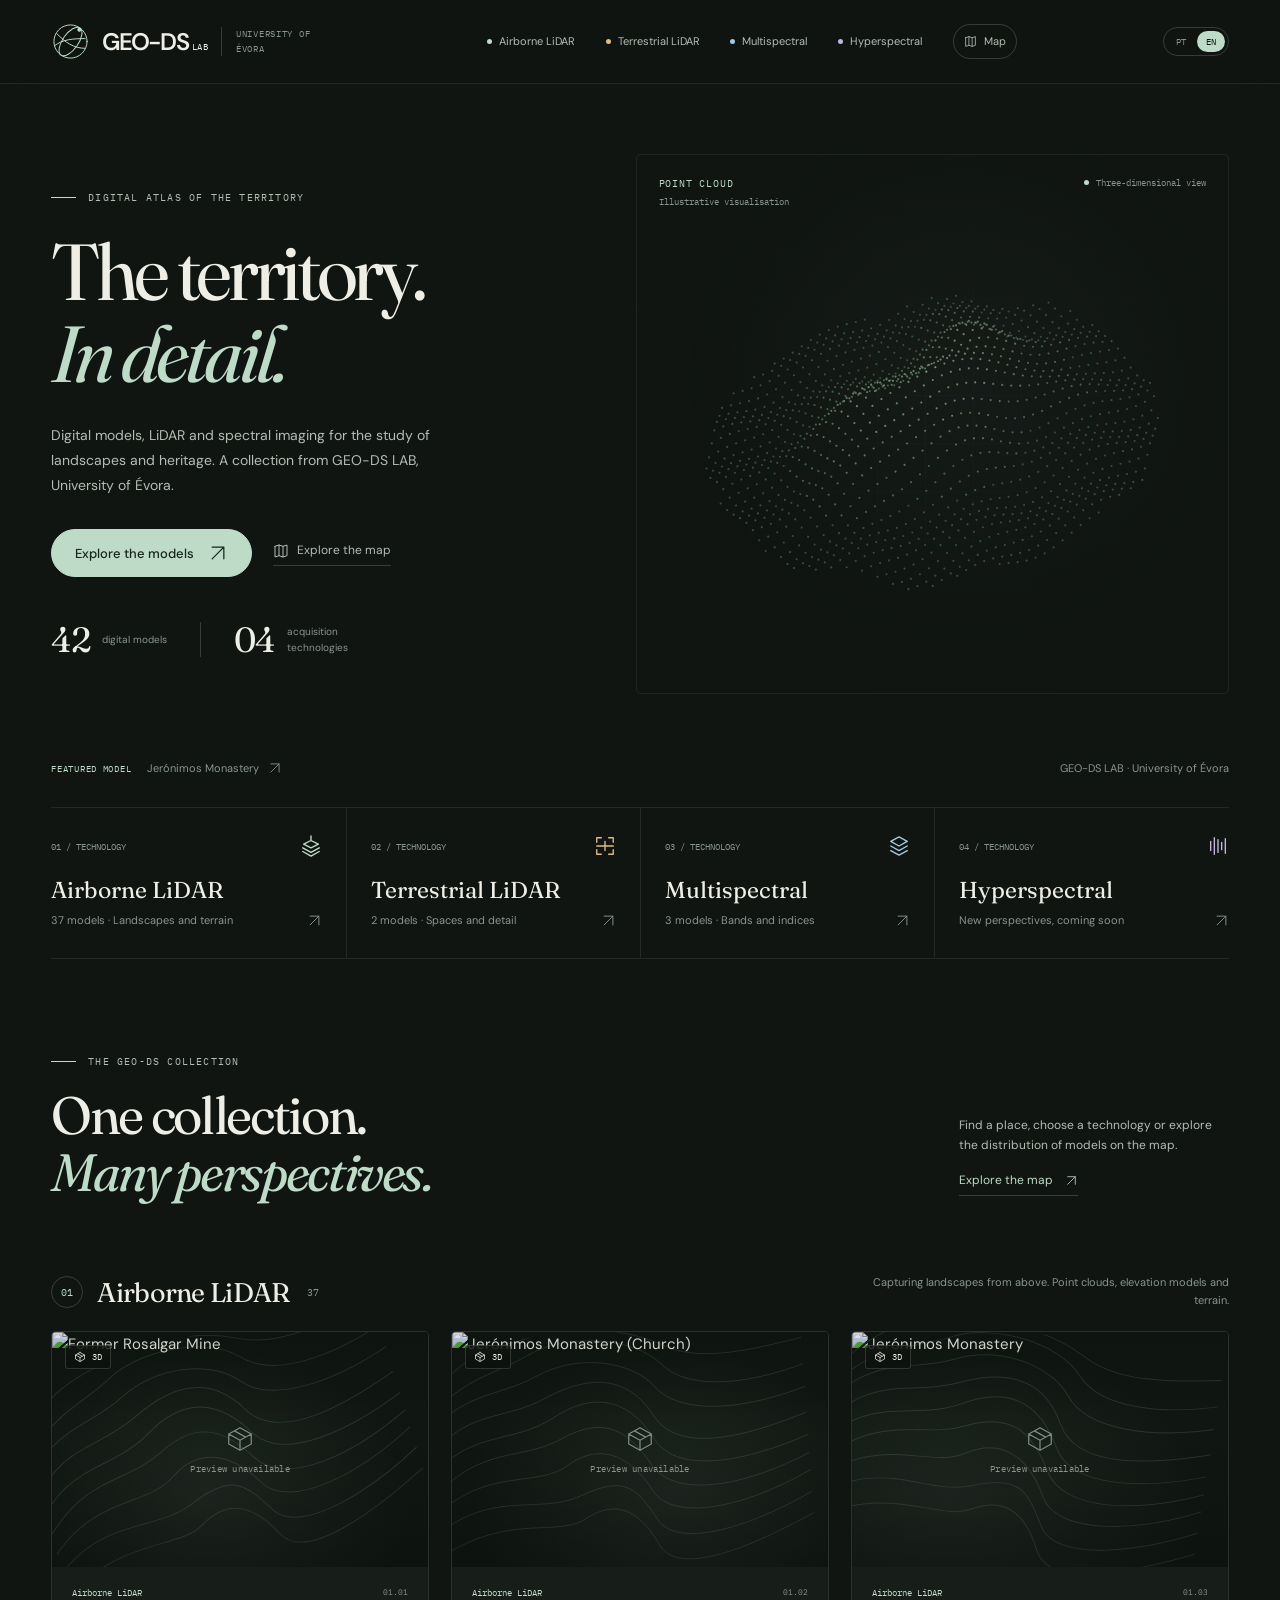
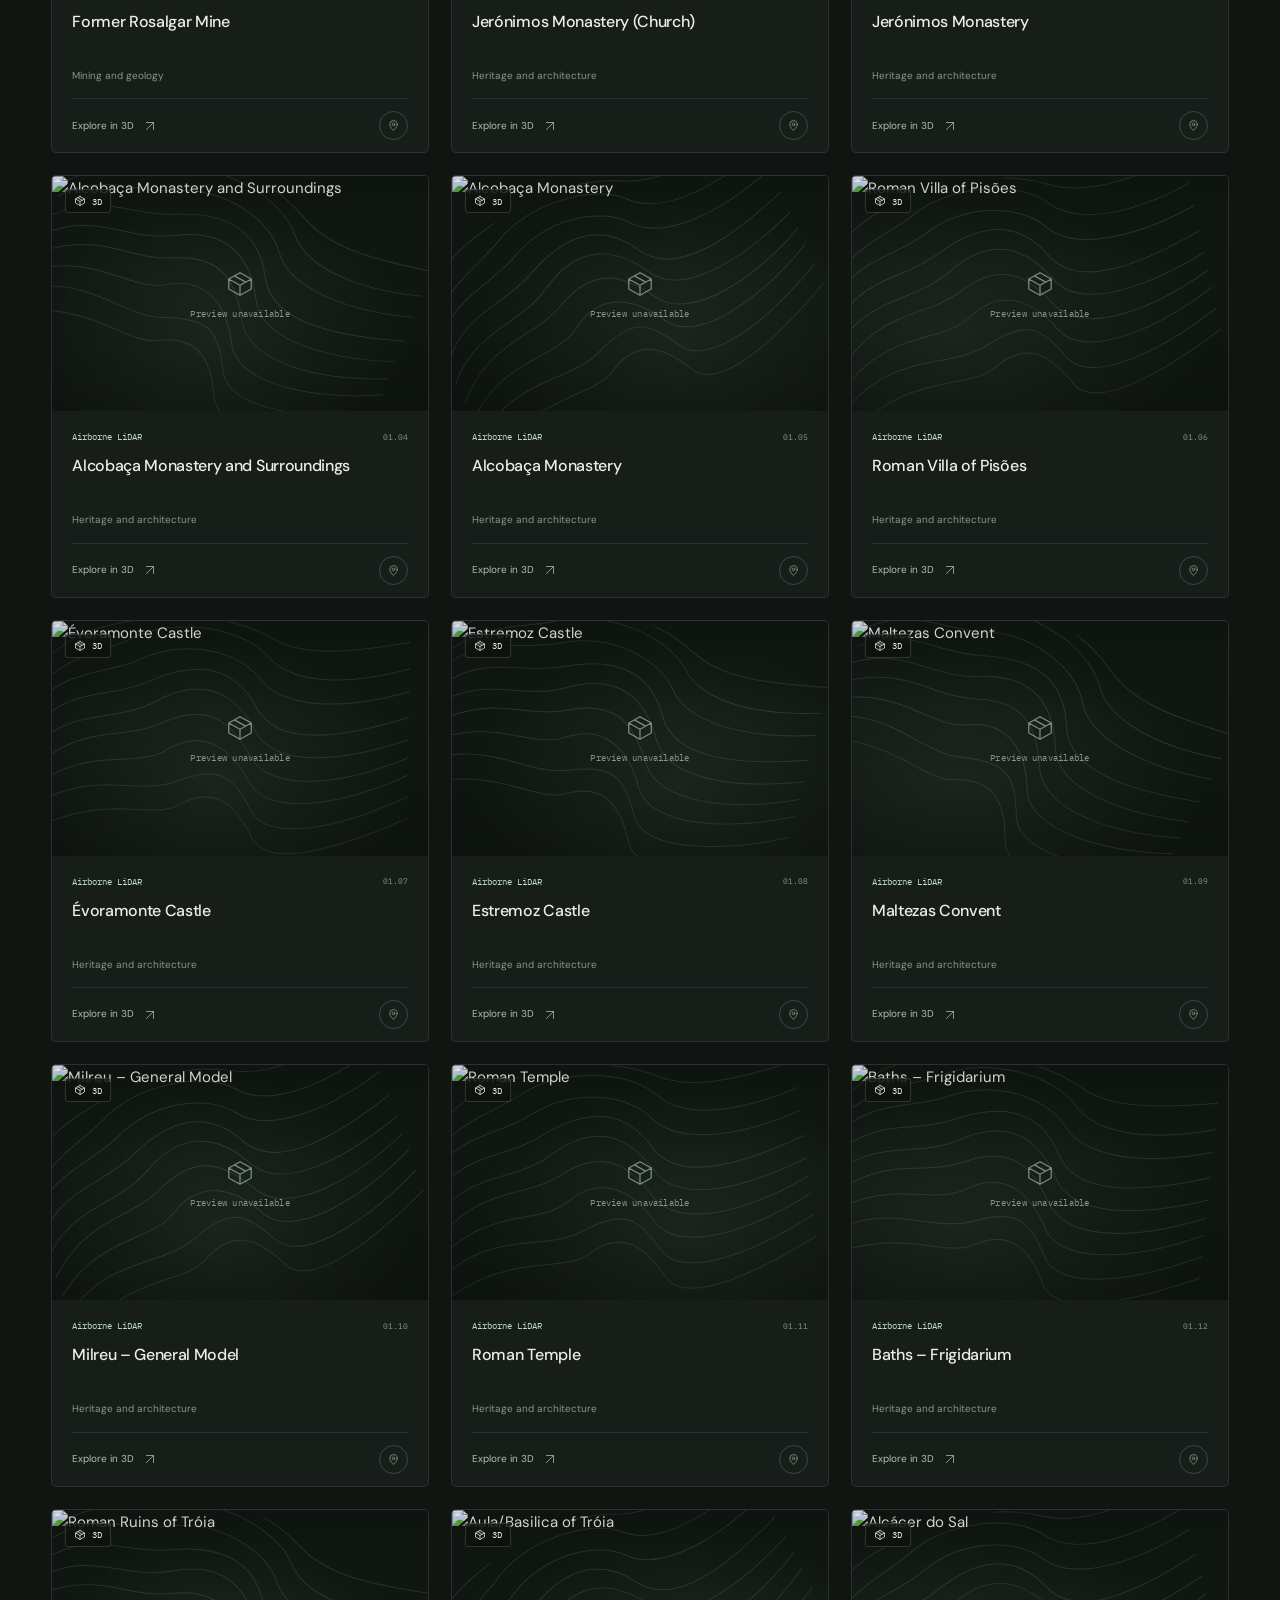
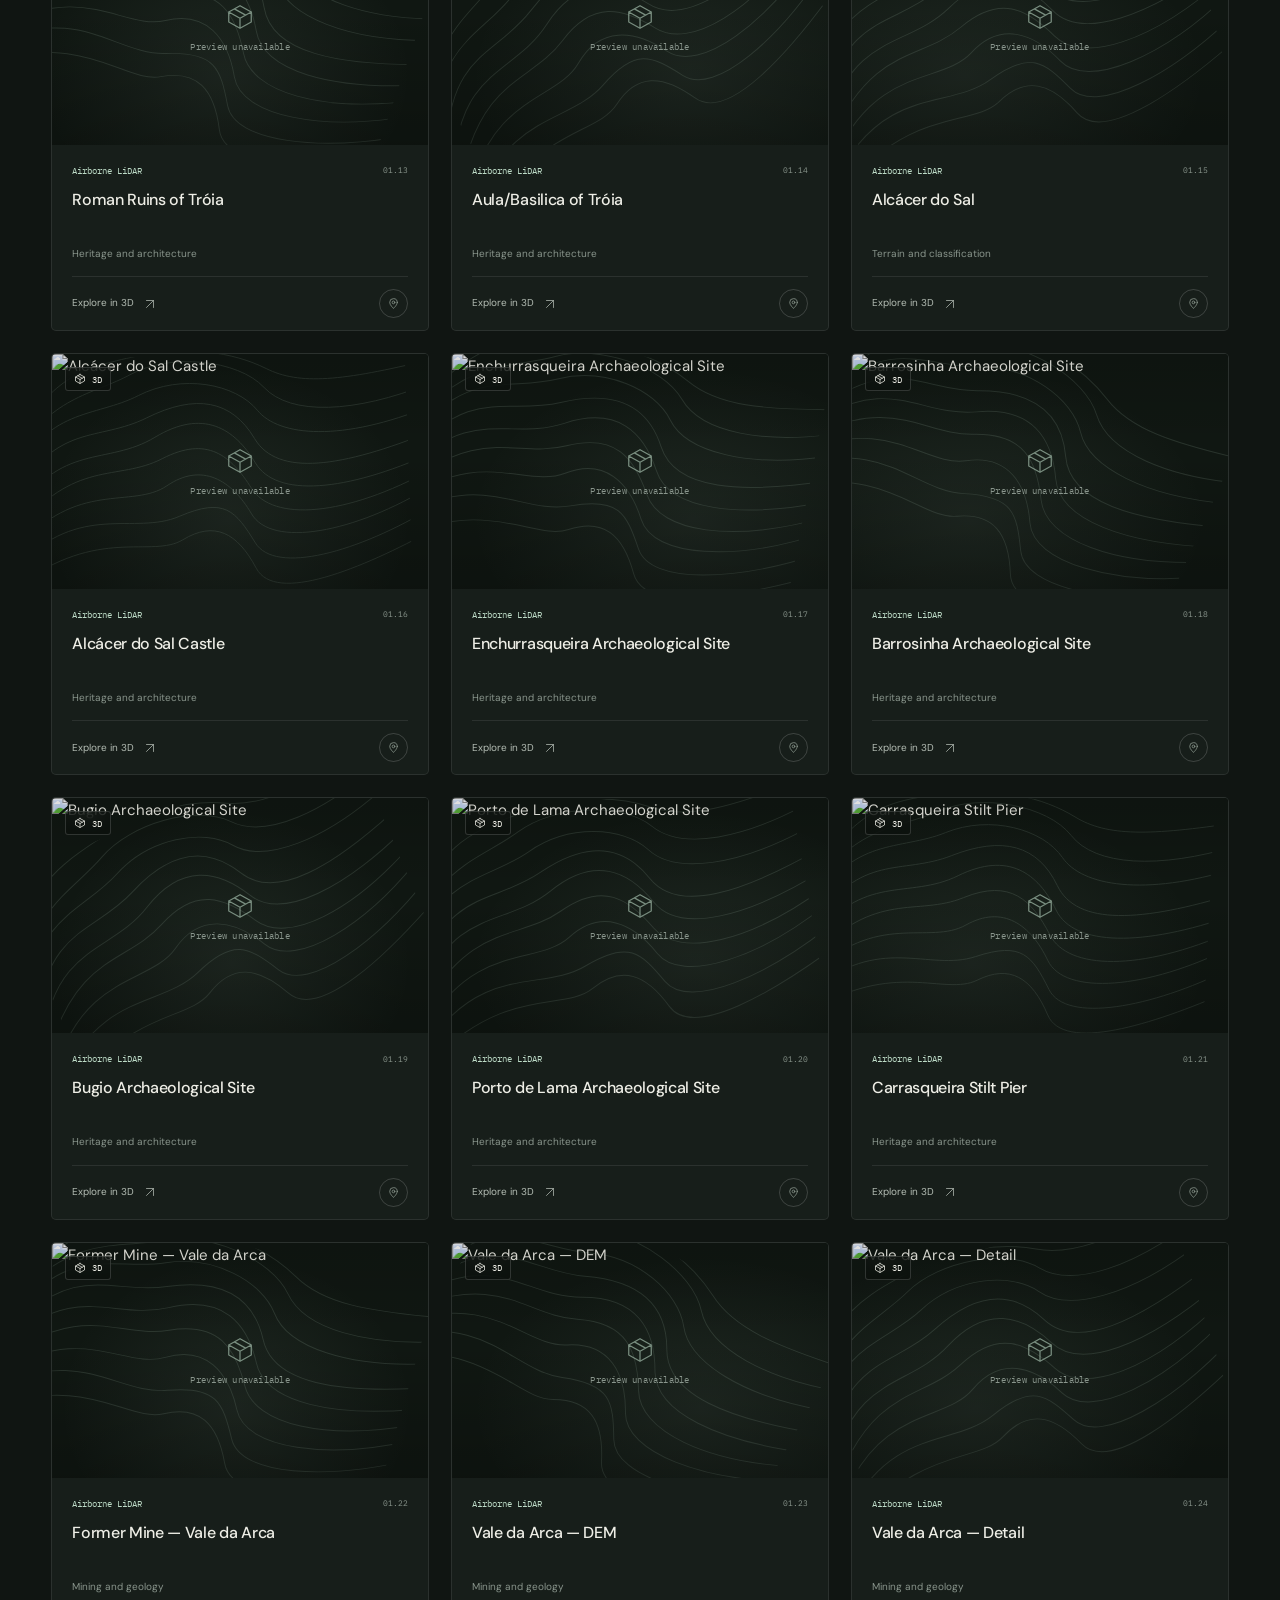
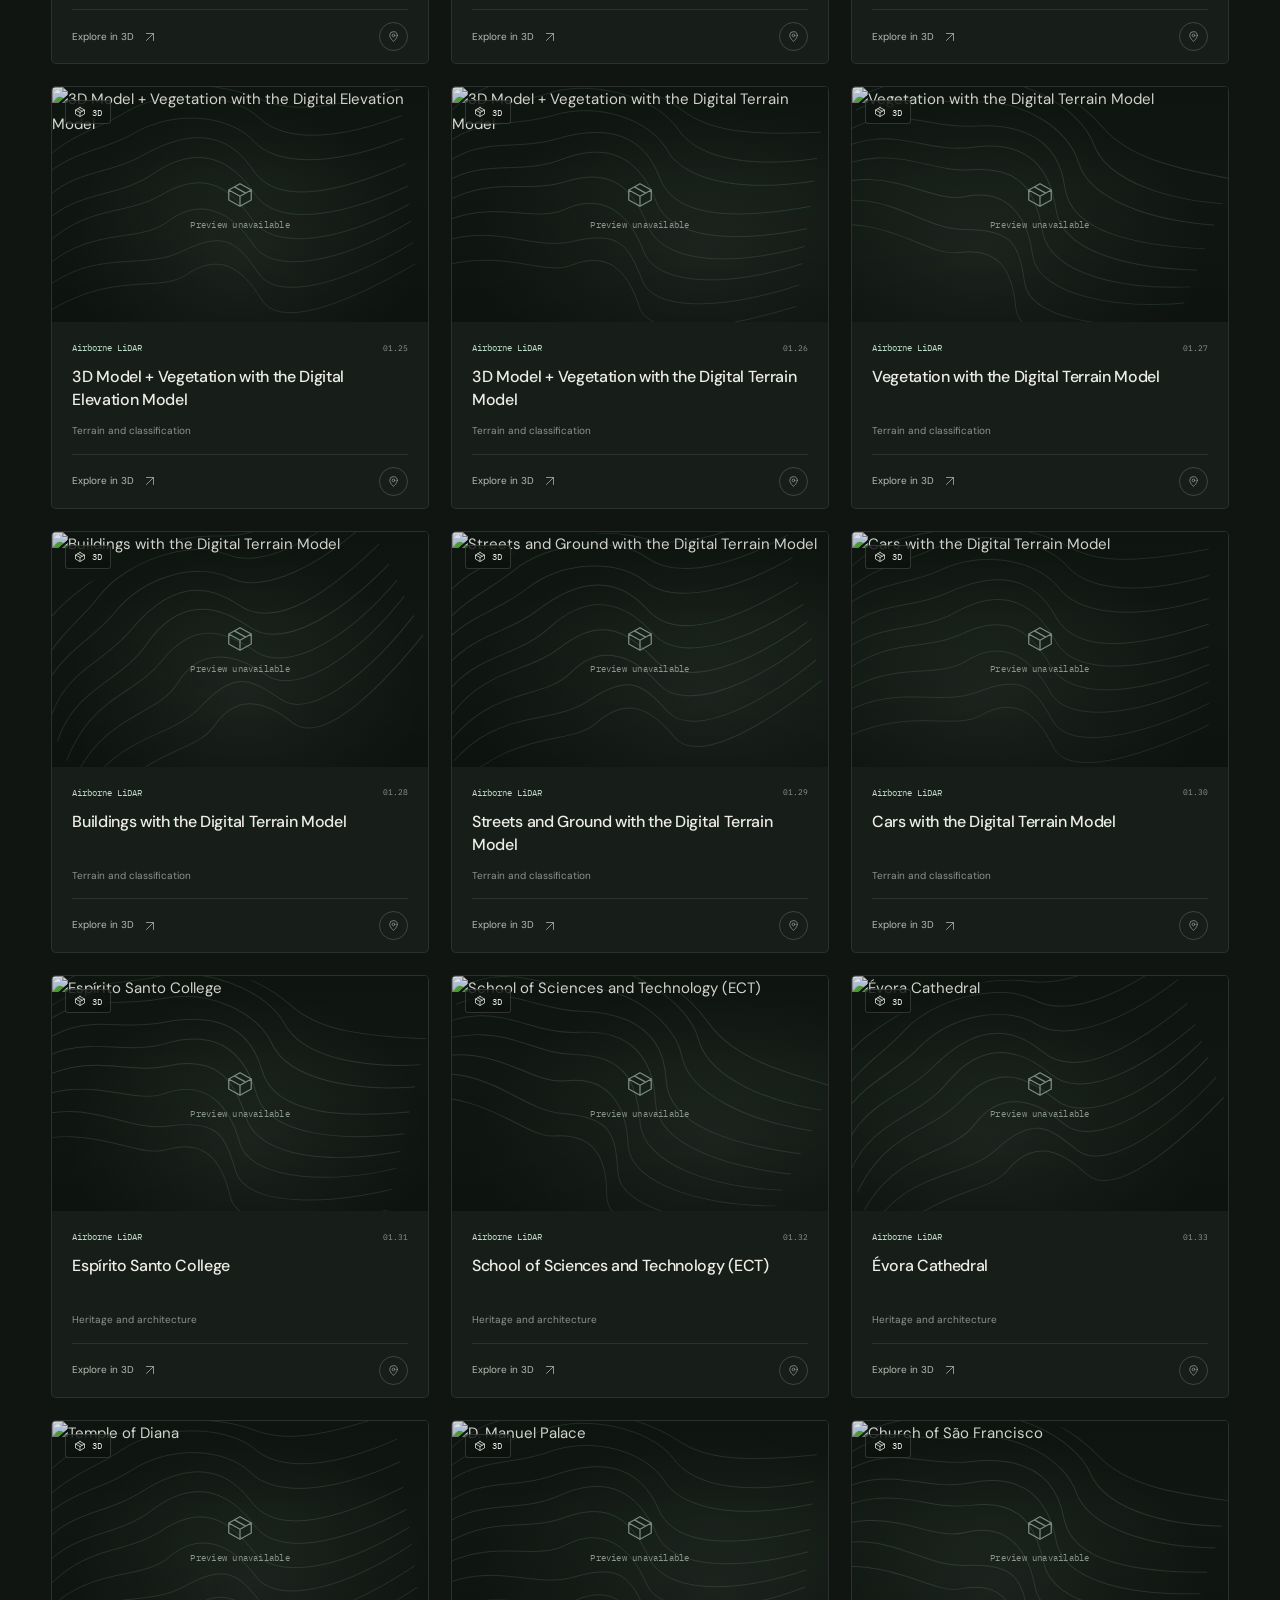
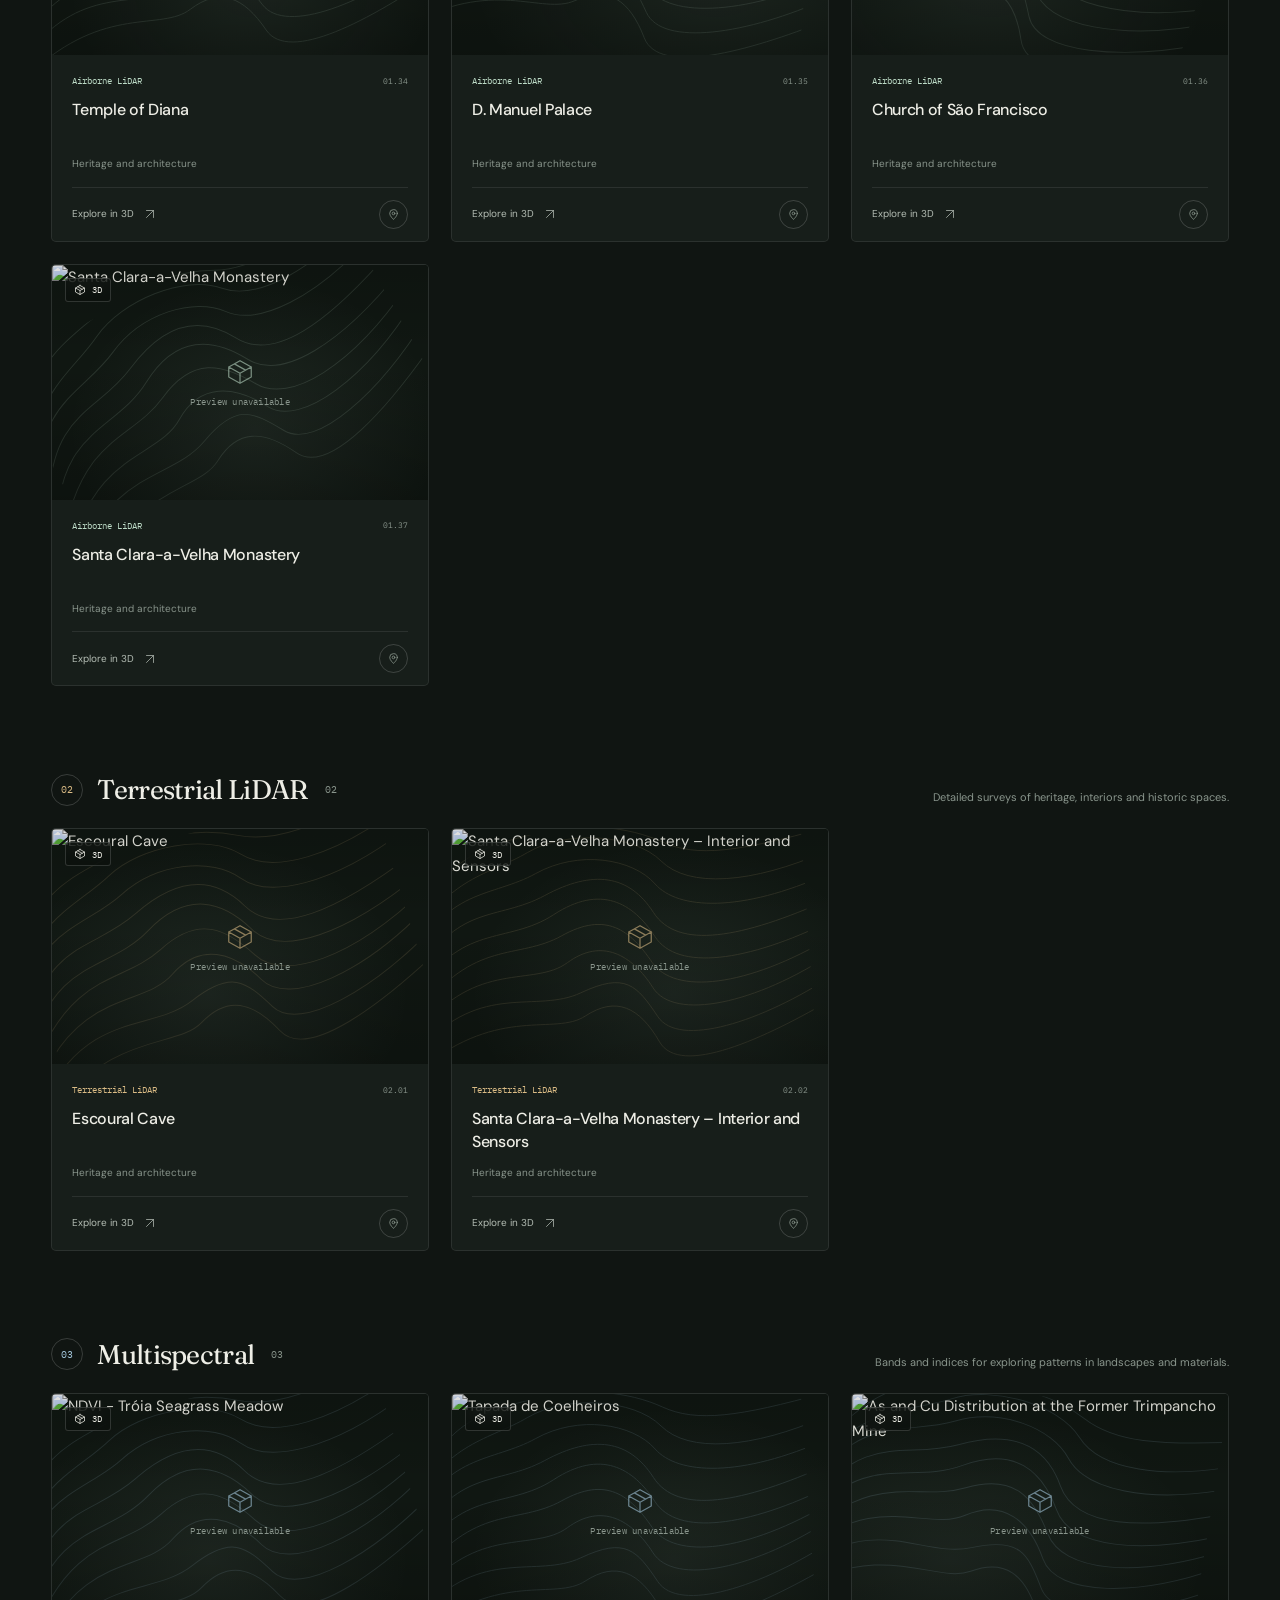
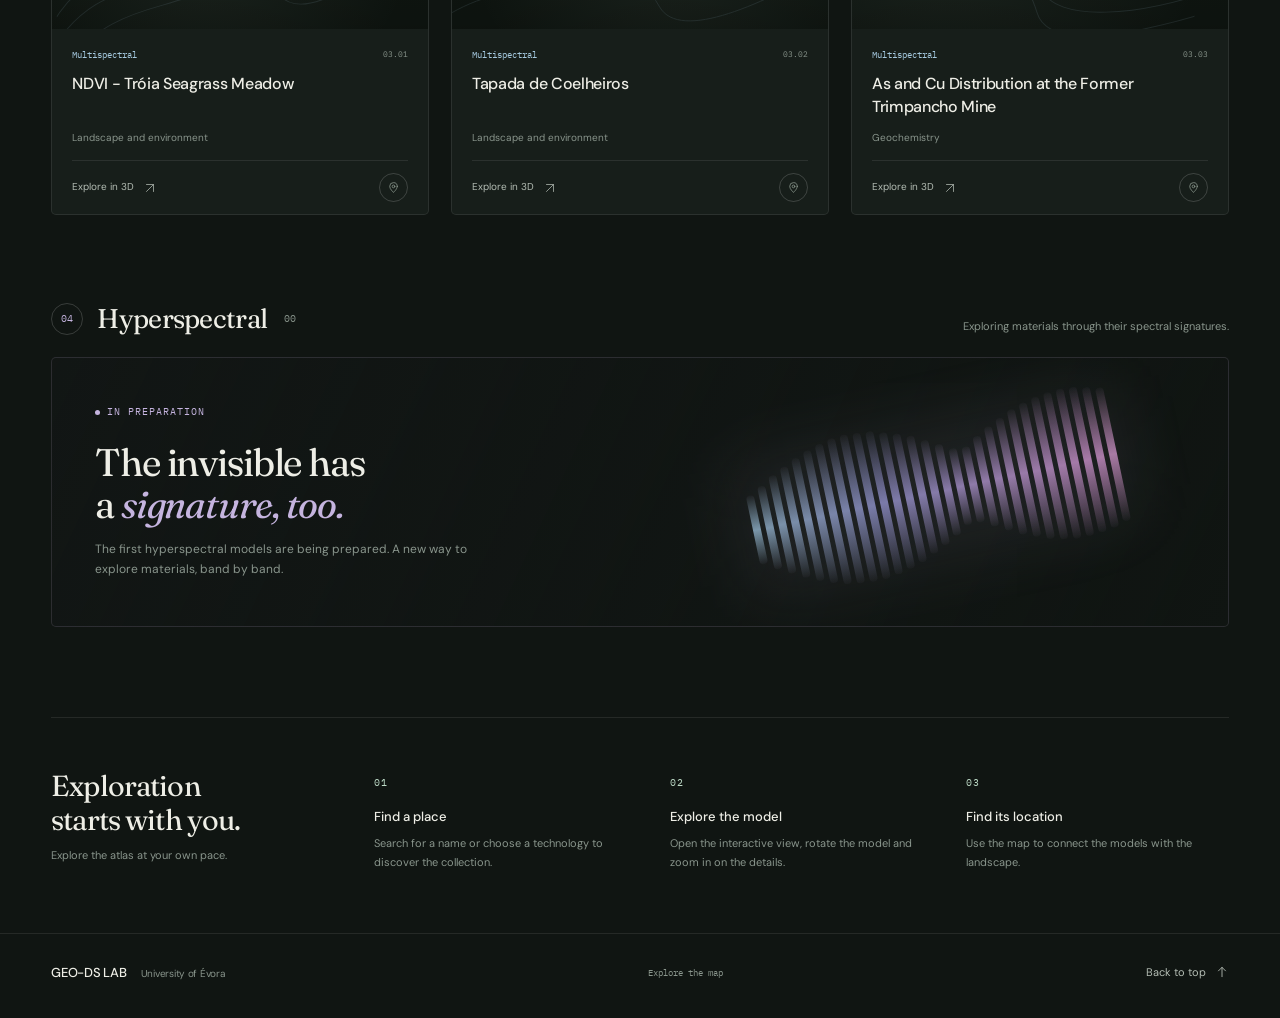
==== en/index.html @ 0f06bdcc "Add files via upload" ====
<!DOCTYPE html><html lang="en"><head><meta charset="utf-8"><meta name="viewport" content="width=device-width, initial-scale=1"><meta name="theme-color" content="#101512"><title>GEO-DS — Digital Atlas of the Territory</title><meta name="description" content="Digital atlas from GEO-DS LAB, University of Évora. Explore LiDAR and spectral models of landscapes and heritage through the catalogue or the map."><link rel="preconnect" href="https://fonts.googleapis.com"><link rel="preconnect" href="https://fonts.gstatic.com" crossorigin><link href="https://fonts.googleapis.com/css2?family=DM+Sans:wght@400;500;600;700&family=Fraunces:ital,wght@0,400;0,500;0,600;1,400&family=IBM+Plex+Mono:wght@400;500&display=swap" rel="stylesheet"><link rel="stylesheet" href="../css/atlas.css"></head><body id="top" data-page="catalog"><a class="skip-link" href="#atlas">Skip to content</a><svg class="svg-defs" xmlns="http://www.w3.org/2000/svg" aria-hidden="true">
    <defs>
      <symbol id="i-arrow" viewBox="0 0 24 24"><path d="M5 19 19 5M5 5h14v14"/></symbol>
      <symbol id="i-right" viewBox="0 0 24 24"><path d="M4 12h16m-6-6 6 6-6 6"/></symbol>
      <symbol id="i-left" viewBox="0 0 24 24"><path d="M20 12H4m6-6-6 6 6 6"/></symbol>
      <symbol id="i-up" viewBox="0 0 24 24"><path d="M12 20V4m-6 6 6-6 6 6"/></symbol>
      <symbol id="i-close" viewBox="0 0 24 24"><path d="m6 6 12 12M18 6 6 18"/></symbol>
      <symbol id="i-search" viewBox="0 0 24 24"><circle cx="10.5" cy="10.5" r="6.5"/><path d="m16 16 5 5"/></symbol>
      <symbol id="i-grid" viewBox="0 0 24 24"><rect x="4" y="4" width="6" height="6" rx="1"/><rect x="14" y="4" width="6" height="6" rx="1"/><rect x="4" y="14" width="6" height="6" rx="1"/><rect x="14" y="14" width="6" height="6" rx="1"/></symbol>
      <symbol id="i-list" viewBox="0 0 24 24"><path d="M9 5h11M9 12h11M9 19h11M4 5h1M4 12h1M4 19h1"/></symbol>
      <symbol id="i-sort" viewBox="0 0 24 24"><path d="M8 4v16m-4-4 4 4 4-4M14 5h6m-6 6h4m-4 6h2"/></symbol>
      <symbol id="i-cube" viewBox="0 0 24 24"><path d="m12 3 9 5v8l-9 5-9-5V8l9-5Zm0 10v8M3 8l9 5 9-5M7.5 5.5l9 5"/></symbol>
      <symbol id="i-aerial" viewBox="0 0 24 24"><path d="m3 14 9 5 9-5M3 18l9 5 9-5M4 10l8-4 8 4-8 4-8-4ZM12 1v5"/></symbol>
      <symbol id="i-scan" viewBox="0 0 24 24"><path d="M8 3H3v5m13-5h5v5M3 16v5h5m8 0h5v-5M3 12h18M12 7v10"/></symbol>
      <symbol id="i-spectrum" viewBox="0 0 24 24"><path d="M4 17V7m4 14V3m4 16V5m4 11V8m4 12V4"/></symbol>
      <symbol id="i-layers" viewBox="0 0 24 24"><path d="m3 7 9-5 9 5-9 5-9-5Zm0 5 9 5 9-5M3 17l9 5 9-5"/></symbol>
      <symbol id="i-expand" viewBox="0 0 24 24"><path d="M8 3H3v5m13-5h5v5M3 16v5h5m8 0h5v-5"/></symbol>
      <symbol id="i-pause" viewBox="0 0 24 24"><path d="M8 5v14M16 5v14"/></symbol>
      <symbol id="i-play" viewBox="0 0 24 24"><path d="m8 4 12 8-12 8V4Z"/></symbol>
      <symbol id="i-menu" viewBox="0 0 24 24"><path d="M4 8h16M4 16h16"/></symbol>
      <symbol id="i-orbit" viewBox="0 0 24 24"><ellipse cx="12" cy="12" rx="10" ry="4" transform="rotate(-30 12 12)"/><circle cx="12" cy="12" r="3"/></symbol>
      <symbol id="i-brand" viewBox="0 0 40 40"><circle cx="20" cy="20" r="17"/><ellipse cx="20" cy="20" rx="8" ry="17" transform="rotate(35 20 20)"/><path d="M4 24c8-6 18-7 31-7M6 12c9 9 17 15 29 15"/><circle cx="29" cy="8" r="2" fill="currentColor" stroke="none"/></symbol>
      <symbol id="contours" viewBox="0 0 400 250"><path d="M-20 145c47-79 90-56 143-80s91-16 114 26 92 34 188-1M-20 163c50-76 99-48 151-77s85-7 106 31 95 34 188-4M-20 181c65-76 109-49 158-72s73-1 94 35 98 34 193-14M-20 200c66-73 124-38 162-62s69-4 89 33 108 25 194-24M-20 218c70-67 125-28 174-47s60-4 80 31 109 14 191-32M-20 127c35-77 88-64 135-86s104-9 126 20 89 37 184 2M-20 106c40-68 86-67 128-88s114-12 141 19 95 31 176 2M-20 239c88-61 143-24 177-43s58-6 77 33 111 5 191-35M-20 87c45-67 70-76 129-87s108-2 143 17 80 16 173-3"/></symbol>
    <symbol id="i-map" viewBox="0 0 24 24"><path d="m3 5 6-2 6 2 6-2v16l-6 2-6-2-6 2V5Zm6-2v16M15 5v16"/></symbol>
<symbol id="i-pin" viewBox="0 0 24 24"><path d="M19 10c0 5-7 11-7 11S5 15 5 10a7 7 0 1 1 14 0Z"/><circle cx="12" cy="10" r="2.5"/></symbol>
<symbol id="i-download" viewBox="0 0 24 24"><path d="M12 3v12m-5-5 5 5 5-5M4 16v5h16v-5"/></symbol>
<symbol id="i-link" viewBox="0 0 24 24"><path d="m9 15 6-6M8 17l-2 2a4 4 0 0 1-6-6l5-5a4 4 0 0 1 6 0m2-1 2-2a4 4 0 0 1 6 6l-5 5a4 4 0 0 1-6 0"/></symbol>
<symbol id="i-fit" viewBox="0 0 24 24"><path d="M8 3H3v5m13-5h5v5M3 16v5h5m8 0h5v-5"/><circle cx="12" cy="12" r="3"/></symbol></defs>
  </svg>
 <header class="site-header"><div class="nav-inner wrap">
 <a class="brand" href="#top" aria-label="GEO-DS LAB — University of Évora"><img class="brand-image" src="../images/GEODS.png" alt="" width="116" height="42"><span class="brand-fallback" aria-hidden="true"><span class="brand-mark"><svg class="icon" aria-hidden="true"><use href="#i-brand"/></svg></span><span class="brand-name">GEO-DS<small>LAB</small></span></span><span class="brand-sub" aria-hidden="true">University of Évora</span></a>
 <nav class="nav-links" id="main-nav" aria-label="Atlas technologies and navigation"><a href="#01" data-tech="01" data-tech-nav><span class="dot"></span>Airborne LiDAR</a><a href="#02" data-tech="02" data-tech-nav><span class="dot"></span>Terrestrial LiDAR</a><a href="#03" data-tech="03" data-tech-nav><span class="dot"></span>Multispectral</a><a href="#04" data-tech="04" data-tech-nav><span class="dot"></span>Hyperspectral</a><a href="map.html" class="nav-map" ><svg class="icon" aria-hidden="true"><use href="#i-map"/></svg>Map</a></nav>
 <div class="nav-end"><div class="lang-switch" role="group" aria-label="Language"><a href="../pt/index.html" hreflang="pt-PT" lang="pt-PT" data-language="pt" >PT</a><a href="../en/index.html" hreflang="en" lang="en" data-language="en" aria-current="page">EN</a></div><button class="menu-toggle icon-button" type="button" aria-label="Open menu" aria-controls="main-nav" aria-expanded="false" hidden><svg class="icon" aria-hidden="true"><use href="#i-menu"/></svg></button></div>
 </div><div class="reading-progress" aria-hidden="true"></div></header><main><section class="hero wrap" aria-labelledby="hero-title"><div class="hero-copy"><p class="eyebrow">Digital Atlas of the Territory</p><h1 id="hero-title">The territory.<br><em>In detail.</em></h1><p class="hero-description">Digital models, LiDAR and spectral imaging for the study of landscapes and heritage. A collection from GEO-DS LAB, University of Évora.</p><div class="hero-actions"><a class="button button-primary" href="#atlas">Explore the models<svg class="icon" aria-hidden="true"><use href="#i-arrow"/></svg></a><a class="text-link" href="map.html" data-route-map><svg class="icon" aria-hidden="true"><use href="#i-map"/></svg>Explore the map</a></div><div class="hero-stats"><div class="hero-stat"><b data-total-models>42</b><span>digital models</span></div><div class="hero-stat"><b>04</b><span>acquisition technologies</span></div></div></div><div class="hero-scene"><svg class="scene-fallback" viewBox="0 0 650 520" aria-hidden="true"><g fill="#405a48"><circle cx="151.4" cy="193.7" r="1.2"/><circle cx="161.3" cy="188.1" r="1.2"/><circle cx="171.2" cy="181.6" r="1.2"/><circle cx="181.1" cy="174.5" r="1.2"/><circle cx="191.0" cy="167.7" r="1.2"/><circle cx="200.9" cy="161.7" r="1.2"/><circle cx="210.8" cy="156.8" r="1.2"/><circle cx="220.7" cy="153.1" r="1.2"/><circle cx="230.6" cy="150.3" r="1.2"/><circle cx="240.5" cy="147.9" r="1.2"/><circle cx="250.4" cy="145.2" r="1.2"/><circle cx="128.8" cy="208.5" r="1.2"/><circle cx="138.7" cy="205.6" r="1.2"/><circle cx="148.6" cy="201.5" r="1.2"/><circle cx="158.5" cy="196.1" r="1.2"/><circle cx="168.4" cy="189.8" r="1.2"/><circle cx="178.3" cy="183.0" r="1.2"/><circle cx="188.2" cy="176.4" r="1.2"/><circle cx="198.1" cy="170.5" r="1.2"/><circle cx="208.0" cy="165.9" r="1.2"/><circle cx="217.9" cy="162.6" r="1.2"/><circle cx="227.8" cy="160.4" r="1.2"/><circle cx="237.6" cy="158.8" r="1.2"/><circle cx="247.5" cy="157.2" r="1.2"/><circle cx="257.4" cy="154.8" r="1.2"/><circle cx="267.3" cy="151.0" r="1.2"/><circle cx="277.2" cy="145.7" r="1.2"/><circle cx="287.1" cy="138.8" r="1.2"/><circle cx="297.0" cy="130.8" r="1.2"/><circle cx="106.2" cy="226.2" r="1.2"/><circle cx="116.1" cy="223.6" r="1.2"/><circle cx="126.0" cy="220.8" r="1.2"/><circle cx="135.9" cy="217.4" r="1.2"/><circle cx="145.8" cy="212.8" r="1.2"/><circle cx="155.7" cy="207.0" r="1.2"/><circle cx="165.6" cy="200.1" r="1.2"/><circle cx="175.5" cy="192.5" r="1.2"/><circle cx="185.4" cy="185.1" r="1.2"/><circle cx="195.2" cy="178.4" r="1.2"/><circle cx="205.1" cy="173.0" r="1.2"/><circle cx="215.0" cy="169.1" r="1.2"/><circle cx="224.9" cy="166.8" r="1.2"/><circle cx="234.8" cy="165.4" r="1.2"/><circle cx="244.7" cy="164.5" r="1.2"/><circle cx="254.6" cy="163.2" r="1.2"/><circle cx="264.5" cy="160.9" r="1.2"/><circle cx="274.4" cy="157.1" r="1.2"/><circle cx="284.3" cy="151.6" r="1.2"/><circle cx="294.2" cy="144.7" r="1.2"/><circle cx="304.1" cy="136.9" r="1.2"/><circle cx="314.0" cy="128.9" r="1.2"/><circle cx="323.9" cy="121.4" r="1.2"/><circle cx="93.5" cy="242.3" r="1.2"/><circle cx="103.4" cy="239.5" r="1.2"/><circle cx="113.3" cy="237.2" r="1.2"/><circle cx="123.2" cy="234.9" r="1.2"/><circle cx="133.1" cy="231.9" r="1.2"/><circle cx="143.0" cy="227.6" r="1.2"/><circle cx="152.8" cy="221.8" r="1.2"/><circle cx="162.7" cy="214.6" r="1.2"/><circle cx="172.6" cy="206.4" r="1.2"/><circle cx="182.5" cy="197.9" r="1.2"/><circle cx="192.4" cy="189.9" r="1.2"/><circle cx="202.3" cy="182.9" r="1.2"/><circle cx="212.2" cy="177.5" r="1.2"/><circle cx="222.1" cy="173.8" r="1.2"/><circle cx="232.0" cy="171.5" r="1.2"/><circle cx="241.9" cy="170.1" r="1.2"/><circle cx="251.8" cy="168.8" r="1.2"/><circle cx="261.7" cy="166.9" r="1.2"/><circle cx="271.6" cy="164.0" r="1.2"/><circle cx="281.5" cy="159.5" r="1.2"/><circle cx="291.3" cy="153.8" r="1.2"/><circle cx="301.2" cy="147.0" r="1.2"/><circle cx="311.1" cy="139.9" r="1.2"/><circle cx="321.0" cy="133.1" r="1.2"/><circle cx="330.9" cy="127.2" r="1.2"/><circle cx="340.8" cy="122.5" r="1.2"/><circle cx="350.7" cy="119.1" r="1.2"/><circle cx="90.7" cy="251.0" r="1.2"/><circle cx="100.6" cy="248.7" r="1.2"/><circle cx="110.4" cy="247.2" r="1.2"/><circle cx="120.3" cy="245.9" r="1.2"/><circle cx="130.2" cy="244.1" r="1.2"/><circle cx="140.1" cy="241.2" r="1.2"/><circle cx="150.0" cy="236.6" r="1.2"/><circle cx="159.9" cy="230.3" r="1.2"/><circle cx="169.8" cy="222.6" r="1.2"/><circle cx="179.7" cy="214.0" r="1.2"/><circle cx="189.6" cy="205.4" r="1.2"/><circle cx="199.5" cy="197.3" r="1.2"/><circle cx="209.4" cy="190.5" r="1.2"/><circle cx="219.3" cy="185.2" r="1.2"/><circle cx="229.2" cy="181.3" r="1.2"/><circle cx="239.1" cy="178.6" r="1.2"/><circle cx="248.9" cy="176.3" r="1.2"/><circle cx="258.8" cy="173.8" r="1.2"/><circle cx="268.7" cy="170.5" r="1.2"/><circle cx="278.6" cy="165.9" r="1.2"/><circle cx="288.5" cy="160.1" r="1.2"/><circle cx="298.4" cy="153.5" r="1.2"/><circle cx="308.3" cy="146.5" r="1.2"/><circle cx="318.2" cy="140.0" r="1.2"/><circle cx="328.1" cy="134.4" r="1.2"/><circle cx="338.0" cy="130.2" r="1.2"/><circle cx="347.9" cy="127.5" r="1.2"/><circle cx="357.8" cy="126.0" r="1.2"/><circle cx="367.7" cy="125.1" r="1.2"/><circle cx="87.8" cy="257.7" r="1.2"/><circle cx="97.7" cy="254.8" r="1.2"/><circle cx="107.6" cy="253.3" r="1.2"/><circle cx="117.5" cy="252.5" r="1.2"/><circle cx="127.4" cy="251.7" r="1.2"/><circle cx="137.3" cy="250.0" r="1.2"/><circle cx="147.2" cy="247.0" r="1.2"/><circle cx="157.1" cy="242.4" r="1.2"/><circle cx="167.0" cy="236.1" r="1.2"/><circle cx="176.9" cy="228.6" r="1.2"/><circle cx="186.8" cy="220.5" r="1.2"/><circle cx="196.6" cy="212.6" r="1.2"/><circle cx="206.5" cy="205.5" r="1.2"/><circle cx="216.4" cy="199.5" r="1.2"/><circle cx="226.3" cy="194.9" r="1.2"/><circle cx="236.2" cy="191.3" r="1.2"/><circle cx="246.1" cy="188.1" r="1.2"/><circle cx="256.0" cy="184.9" r="1.2"/><circle cx="265.9" cy="180.8" r="1.2"/><circle cx="275.8" cy="175.4" r="1.2"/><circle cx="285.7" cy="168.8" r="1.2"/><circle cx="295.6" cy="161.2" r="1.2"/><circle cx="305.5" cy="153.1" r="1.2"/><circle cx="315.4" cy="145.5" r="1.2"/><circle cx="345.0" cy="131.2" r="1.2"/><circle cx="354.9" cy="130.1" r="1.2"/><circle cx="364.8" cy="130.1" r="1.2"/><circle cx="374.7" cy="130.6" r="1.2"/><circle cx="384.6" cy="130.7" r="1.2"/><circle cx="85.0" cy="267.1" r="1.2"/><circle cx="94.9" cy="262.7" r="1.2"/><circle cx="104.8" cy="259.9" r="1.2"/><circle cx="114.7" cy="258.3" r="1.2"/><circle cx="124.6" cy="257.2" r="1.2"/><circle cx="134.5" cy="255.8" r="1.2"/><circle cx="144.4" cy="253.4" r="1.2"/><circle cx="154.2" cy="249.8" r="1.2"/><circle cx="164.1" cy="244.7" r="1.2"/><circle cx="174.0" cy="238.3" r="1.2"/><circle cx="183.9" cy="231.2" r="1.2"/><circle cx="193.8" cy="224.1" r="1.2"/><circle cx="203.7" cy="217.5" r="1.2"/><circle cx="213.6" cy="211.9" r="1.2"/><circle cx="223.5" cy="207.5" r="1.2"/><circle cx="233.4" cy="204.1" r="1.2"/><circle cx="243.3" cy="201.2" r="1.2"/><circle cx="253.2" cy="198.1" r="1.2"/><circle cx="263.1" cy="194.2" r="1.2"/><circle cx="273.0" cy="188.8" r="1.2"/><circle cx="282.9" cy="181.8" r="1.2"/><circle cx="292.7" cy="173.2" r="1.2"/><circle cx="302.6" cy="163.8" r="1.2"/><circle cx="362.0" cy="132.3" r="1.2"/><circle cx="371.9" cy="133.2" r="1.2"/><circle cx="381.8" cy="134.2" r="1.2"/><circle cx="391.7" cy="134.6" r="1.2"/><circle cx="401.6" cy="133.5" r="1.2"/><circle cx="82.2" cy="281.3" r="1.2"/><circle cx="92.1" cy="275.3" r="1.2"/><circle cx="102.0" cy="270.9" r="1.2"/><circle cx="111.8" cy="267.8" r="1.2"/><circle cx="121.7" cy="265.5" r="1.2"/><circle cx="131.6" cy="263.2" r="1.2"/><circle cx="141.5" cy="260.4" r="1.2"/><circle cx="151.4" cy="256.5" r="1.2"/><circle cx="161.3" cy="251.4" r="1.2"/><circle cx="171.2" cy="245.1" r="1.2"/><circle cx="181.1" cy="238.2" r="1.2"/><circle cx="191.0" cy="231.1" r="1.2"/><circle cx="200.9" cy="224.7" r="1.2"/><circle cx="210.8" cy="219.3" r="1.2"/><circle cx="220.7" cy="215.3" r="1.2"/><circle cx="230.6" cy="212.5" r="1.2"/><circle cx="240.5" cy="210.4" r="1.2"/><circle cx="250.3" cy="208.5" r="1.2"/><circle cx="260.2" cy="205.8" r="1.2"/><circle cx="270.1" cy="201.7" r="1.2"/><circle cx="280.0" cy="195.5" r="1.2"/><circle cx="289.9" cy="187.4" r="1.2"/><circle cx="299.8" cy="177.7" r="1.2"/><circle cx="309.7" cy="167.3" r="1.2"/><circle cx="378.9" cy="137.4" r="1.2"/><circle cx="388.8" cy="138.2" r="1.2"/><circle cx="398.7" cy="138.0" r="1.2"/><circle cx="408.6" cy="136.3" r="1.2"/><circle cx="418.5" cy="132.7" r="1.2"/><circle cx="79.3" cy="296.7" r="1.2"/><circle cx="89.2" cy="290.3" r="1.2"/><circle cx="99.1" cy="285.2" r="1.2"/><circle cx="109.0" cy="281.2" r="1.2"/><circle cx="118.9" cy="278.0" r="1.2"/><circle cx="128.8" cy="274.9" r="1.2"/><circle cx="138.7" cy="271.3" r="1.2"/><circle cx="148.6" cy="266.7" r="1.2"/><circle cx="158.5" cy="260.9" r="1.2"/><circle cx="168.4" cy="253.8" r="1.2"/><circle cx="178.3" cy="246.0" r="1.2"/><circle cx="188.2" cy="237.9" r="1.2"/><circle cx="198.1" cy="230.4" r="1.2"/><circle cx="227.7" cy="216.3" r="1.2"/><circle cx="237.6" cy="214.5" r="1.2"/><circle cx="247.5" cy="213.3" r="1.2"/><circle cx="257.4" cy="212.0" r="1.2"/><circle cx="267.3" cy="209.5" r="1.2"/><circle cx="277.2" cy="205.1" r="1.2"/><circle cx="287.1" cy="198.6" r="1.2"/><circle cx="297.0" cy="190.0" r="1.2"/><circle cx="306.9" cy="179.9" r="1.2"/><circle cx="386.0" cy="143.8" r="1.2"/><circle cx="395.9" cy="144.2" r="1.2"/><circle cx="405.8" cy="143.1" r="1.2"/><circle cx="415.7" cy="140.1" r="1.2"/><circle cx="425.6" cy="135.4" r="1.2"/><circle cx="435.5" cy="129.5" r="1.2"/><circle cx="76.5" cy="308.9" r="1.2"/><circle cx="86.4" cy="302.9" r="1.2"/><circle cx="96.3" cy="298.0" r="1.2"/><circle cx="106.2" cy="294.2" r="1.2"/><circle cx="116.1" cy="291.1" r="1.2"/><circle cx="126.0" cy="288.1" r="1.2"/><circle cx="135.9" cy="284.6" r="1.2"/><circle cx="145.8" cy="280.1" r="1.2"/><circle cx="155.7" cy="274.0" r="1.2"/><circle cx="165.5" cy="266.5" r="1.2"/><circle cx="175.4" cy="257.7" r="1.2"/><circle cx="185.3" cy="248.4" r="1.2"/><circle cx="254.6" cy="214.0" r="1.2"/><circle cx="264.5" cy="212.4" r="1.2"/><circle cx="274.4" cy="209.4" r="1.2"/><circle cx="284.3" cy="204.5" r="1.2"/><circle cx="294.1" cy="197.4" r="1.2"/><circle cx="393.1" cy="151.8" r="1.2"/><circle cx="403.0" cy="152.0" r="1.2"/><circle cx="412.9" cy="150.2" r="1.2"/><circle cx="422.8" cy="146.2" r="1.2"/><circle cx="432.6" cy="140.5" r="1.2"/><circle cx="442.5" cy="133.6" r="1.2"/><circle cx="452.4" cy="126.5" r="1.2"/><circle cx="83.6" cy="311.4" r="1.2"/><circle cx="93.5" cy="306.7" r="1.2"/><circle cx="103.4" cy="303.1" r="1.2"/><circle cx="113.2" cy="300.5" r="1.2"/><circle cx="123.1" cy="298.3" r="1.2"/><circle cx="133.0" cy="295.7" r="1.2"/><circle cx="142.9" cy="292.1" r="1.2"/><circle cx="152.8" cy="286.9" r="1.2"/><circle cx="162.7" cy="279.9" r="1.2"/><circle cx="172.6" cy="271.3" r="1.2"/><circle cx="182.5" cy="261.6" r="1.2"/><circle cx="192.4" cy="251.4" r="1.2"/><circle cx="400.1" cy="159.1" r="1.2"/><circle cx="410.0" cy="159.7" r="1.2"/><circle cx="419.9" cy="157.8" r="1.2"/><circle cx="429.8" cy="153.6" r="1.2"/><circle cx="439.7" cy="147.5" r="1.2"/><circle cx="449.6" cy="140.3" r="1.2"/><circle cx="459.5" cy="133.1" r="1.2"/><circle cx="80.7" cy="319.3" r="1.2"/><circle cx="90.6" cy="313.7" r="1.2"/><circle cx="100.5" cy="309.5" r="1.2"/><circle cx="110.4" cy="306.6" r="1.2"/><circle cx="120.3" cy="304.5" r="1.2"/><circle cx="130.2" cy="302.5" r="1.2"/><circle cx="140.1" cy="299.8" r="1.2"/><circle cx="150.0" cy="295.7" r="1.2"/><circle cx="159.9" cy="289.9" r="1.2"/><circle cx="169.8" cy="282.2" r="1.2"/><circle cx="179.7" cy="273.1" r="1.2"/><circle cx="189.6" cy="263.0" r="1.2"/><circle cx="407.2" cy="163.7" r="1.2"/><circle cx="417.1" cy="165.1" r="1.2"/><circle cx="427.0" cy="163.9" r="1.2"/><circle cx="436.9" cy="160.2" r="1.2"/><circle cx="446.8" cy="154.6" r="1.2"/><circle cx="456.7" cy="148.1" r="1.2"/><circle cx="466.6" cy="141.6" r="1.2"/><circle cx="476.4" cy="135.9" r="1.2"/><circle cx="87.8" cy="323.9" r="1.2"/><circle cx="97.7" cy="318.1" r="1.2"/><circle cx="107.6" cy="313.7" r="1.2"/><circle cx="117.5" cy="310.6" r="1.2"/><circle cx="127.4" cy="308.0" r="1.2"/><circle cx="137.3" cy="305.1" r="1.2"/><circle cx="147.2" cy="301.3" r="1.2"/><circle cx="157.1" cy="296.0" r="1.2"/><circle cx="166.9" cy="289.0" r="1.2"/><circle cx="176.8" cy="280.4" r="1.2"/><circle cx="424.2" cy="167.5" r="1.2"/><circle cx="434.0" cy="167.0" r="1.2"/><circle cx="443.9" cy="164.2" r="1.2"/><circle cx="453.8" cy="159.8" r="1.2"/><circle cx="463.7" cy="154.7" r="1.2"/><circle cx="473.6" cy="149.7" r="1.2"/><circle cx="483.5" cy="145.4" r="1.2"/><circle cx="94.9" cy="331.6" r="1.2"/><circle cx="104.8" cy="325.7" r="1.2"/><circle cx="114.7" cy="321.0" r="1.2"/><circle cx="124.5" cy="317.1" r="1.2"/><circle cx="134.4" cy="313.2" r="1.2"/><circle cx="144.3" cy="308.6" r="1.2"/><circle cx="154.2" cy="302.8" r="1.2"/><circle cx="164.1" cy="295.4" r="1.2"/><circle cx="441.1" cy="167.9" r="1.2"/><circle cx="451.0" cy="165.7" r="1.2"/><circle cx="460.9" cy="162.5" r="1.2"/><circle cx="470.8" cy="158.9" r="1.2"/><circle cx="480.7" cy="155.7" r="1.2"/><circle cx="490.6" cy="153.2" r="1.2"/><circle cx="500.5" cy="151.3" r="1.2"/><circle cx="92.0" cy="347.4" r="1.2"/><circle cx="101.9" cy="341.0" r="1.2"/><circle cx="111.8" cy="335.6" r="1.2"/><circle cx="121.7" cy="330.8" r="1.2"/><circle cx="131.6" cy="326.2" r="1.2"/><circle cx="141.5" cy="320.9" r="1.2"/><circle cx="151.4" cy="314.4" r="1.2"/><circle cx="161.3" cy="306.2" r="1.2"/><circle cx="458.1" cy="166.9" r="1.2"/><circle cx="468.0" cy="164.2" r="1.2"/><circle cx="477.9" cy="161.7" r="1.2"/><circle cx="487.7" cy="159.8" r="1.2"/><circle cx="497.6" cy="158.7" r="1.2"/><circle cx="507.5" cy="158.1" r="1.2"/><circle cx="99.1" cy="354.6" r="1.2"/><circle cx="109.0" cy="349.6" r="1.2"/><circle cx="118.9" cy="345.3" r="1.2"/><circle cx="128.8" cy="341.0" r="1.2"/><circle cx="138.7" cy="336.2" r="1.2"/><circle cx="148.6" cy="330.0" r="1.2"/><circle cx="158.5" cy="321.9" r="1.2"/><circle cx="484.9" cy="165.4" r="1.2"/><circle cx="494.8" cy="164.0" r="1.2"/><circle cx="504.7" cy="163.4" r="1.2"/><circle cx="514.6" cy="163.2" r="1.2"/><circle cx="106.2" cy="359.7" r="1.2"/><circle cx="116.1" cy="356.1" r="1.2"/><circle cx="125.9" cy="352.9" r="1.2"/><circle cx="135.8" cy="349.4" r="1.2"/><circle cx="145.7" cy="344.7" r="1.2"/><circle cx="155.6" cy="338.0" r="1.2"/><circle cx="165.5" cy="329.1" r="1.2"/><circle cx="482.1" cy="174.3" r="1.2"/><circle cx="492.0" cy="172.1" r="1.2"/><circle cx="501.9" cy="170.6" r="1.2"/><circle cx="511.8" cy="169.7" r="1.2"/><circle cx="521.7" cy="168.9" r="1.2"/><circle cx="113.2" cy="363.5" r="1.2"/><circle cx="123.1" cy="360.8" r="1.2"/><circle cx="133.0" cy="358.3" r="1.2"/><circle cx="142.9" cy="355.1" r="1.2"/><circle cx="152.8" cy="350.4" r="1.2"/><circle cx="162.7" cy="343.5" r="1.2"/><circle cx="172.6" cy="334.2" r="1.2"/><circle cx="479.3" cy="186.7" r="1.2"/><circle cx="489.1" cy="184.2" r="1.2"/><circle cx="499.0" cy="182.1" r="1.2"/><circle cx="508.9" cy="180.4" r="1.2"/><circle cx="518.8" cy="178.8" r="1.2"/><circle cx="528.7" cy="177.0" r="1.2"/><circle cx="120.3" cy="368.6" r="1.2"/><circle cx="130.2" cy="365.9" r="1.2"/><circle cx="140.1" cy="363.1" r="1.2"/><circle cx="150.0" cy="359.5" r="1.2"/><circle cx="159.9" cy="354.2" r="1.2"/><circle cx="169.7" cy="346.7" r="1.2"/><circle cx="179.6" cy="337.0" r="1.2"/><circle cx="476.4" cy="198.4" r="1.2"/><circle cx="486.3" cy="196.6" r="1.2"/><circle cx="496.2" cy="195.0" r="1.2"/><circle cx="506.1" cy="193.5" r="1.2"/><circle cx="516.0" cy="192.1" r="1.2"/><circle cx="525.9" cy="190.1" r="1.2"/><circle cx="535.8" cy="187.3" r="1.2"/><circle cx="127.3" cy="376.7" r="1.2"/><circle cx="137.2" cy="373.4" r="1.2"/><circle cx="147.1" cy="369.7" r="1.2"/><circle cx="157.0" cy="364.9" r="1.2"/><circle cx="166.9" cy="358.3" r="1.2"/><circle cx="176.8" cy="349.7" r="1.2"/><circle cx="483.5" cy="205.4" r="1.2"/><circle cx="493.4" cy="204.8" r="1.2"/><circle cx="503.3" cy="204.4" r="1.2"/><circle cx="513.2" cy="204.0" r="1.2"/><circle cx="523.1" cy="203.1" r="1.2"/><circle cx="532.9" cy="201.3" r="1.2"/><circle cx="542.8" cy="198.0" r="1.2"/><circle cx="134.4" cy="387.8" r="1.2"/><circle cx="144.3" cy="383.9" r="1.2"/><circle cx="154.2" cy="379.1" r="1.2"/><circle cx="164.1" cy="372.9" r="1.2"/><circle cx="174.0" cy="364.8" r="1.2"/><circle cx="183.9" cy="354.8" r="1.2"/><circle cx="490.5" cy="210.7" r="1.2"/><circle cx="500.4" cy="210.9" r="1.2"/><circle cx="510.3" cy="211.5" r="1.2"/><circle cx="520.2" cy="211.9" r="1.2"/><circle cx="530.1" cy="211.5" r="1.2"/><circle cx="540.0" cy="209.9" r="1.2"/><circle cx="549.9" cy="206.6" r="1.2"/><circle cx="141.5" cy="399.6" r="1.2"/><circle cx="151.4" cy="395.7" r="1.2"/><circle cx="161.3" cy="390.4" r="1.2"/><circle cx="171.2" cy="383.1" r="1.2"/><circle cx="181.0" cy="373.9" r="1.2"/><circle cx="190.9" cy="362.9" r="1.2"/><circle cx="497.6" cy="216.2" r="1.2"/><circle cx="507.5" cy="216.5" r="1.2"/><circle cx="517.4" cy="217.1" r="1.2"/><circle cx="527.3" cy="217.5" r="1.2"/><circle cx="537.2" cy="217.2" r="1.2"/><circle cx="547.1" cy="215.4" r="1.2"/><circle cx="557.0" cy="211.9" r="1.2"/><circle cx="158.4" cy="406.3" r="1.2"/><circle cx="168.3" cy="400.9" r="1.2"/><circle cx="178.2" cy="393.5" r="1.2"/><circle cx="188.1" cy="384.0" r="1.2"/><circle cx="198.0" cy="372.8" r="1.2"/><circle cx="504.7" cy="224.1" r="1.2"/><circle cx="514.6" cy="223.7" r="1.2"/><circle cx="524.5" cy="223.6" r="1.2"/><circle cx="534.4" cy="223.1" r="1.2"/><circle cx="544.2" cy="221.7" r="1.2"/><circle cx="554.1" cy="219.0" r="1.2"/><circle cx="564.0" cy="214.8" r="1.2"/><circle cx="165.5" cy="413.8" r="1.2"/><circle cx="175.4" cy="408.7" r="1.2"/><circle cx="185.3" cy="401.5" r="1.2"/><circle cx="195.2" cy="392.5" r="1.2"/><circle cx="205.1" cy="382.2" r="1.2"/><circle cx="215.0" cy="371.3" r="1.2"/><circle cx="432.6" cy="267.4" r="1.2"/><circle cx="442.5" cy="263.9" r="1.2"/><circle cx="452.4" cy="259.1" r="1.2"/><circle cx="462.3" cy="253.7" r="1.2"/><circle cx="472.2" cy="248.2" r="1.2"/><circle cx="482.1" cy="243.3" r="1.2"/><circle cx="491.9" cy="239.5" r="1.2"/><circle cx="501.8" cy="236.7" r="1.2"/><circle cx="511.7" cy="235.0" r="1.2"/><circle cx="521.6" cy="233.8" r="1.2"/><circle cx="531.5" cy="232.5" r="1.2"/><circle cx="541.4" cy="230.6" r="1.2"/><circle cx="551.3" cy="227.6" r="1.2"/><circle cx="561.2" cy="223.2" r="1.2"/><circle cx="172.6" cy="418.4" r="1.2"/><circle cx="182.4" cy="413.2" r="1.2"/><circle cx="192.3" cy="406.3" r="1.2"/><circle cx="202.2" cy="398.1" r="1.2"/><circle cx="212.1" cy="389.1" r="1.2"/><circle cx="222.0" cy="380.0" r="1.2"/><circle cx="231.9" cy="371.4" r="1.2"/><circle cx="429.8" cy="280.7" r="1.2"/><circle cx="439.7" cy="278.3" r="1.2"/><circle cx="449.5" cy="274.3" r="1.2"/><circle cx="459.4" cy="269.4" r="1.2"/><circle cx="469.3" cy="264.0" r="1.2"/><circle cx="479.2" cy="259.0" r="1.2"/><circle cx="489.1" cy="254.7" r="1.2"/><circle cx="499.0" cy="251.5" r="1.2"/><circle cx="508.9" cy="249.2" r="1.2"/><circle cx="518.8" cy="247.5" r="1.2"/><circle cx="528.7" cy="245.8" r="1.2"/><circle cx="538.6" cy="243.6" r="1.2"/><circle cx="548.5" cy="240.3" r="1.2"/><circle cx="558.4" cy="235.6" r="1.2"/><circle cx="568.3" cy="229.5" r="1.2"/><circle cx="189.5" cy="416.2" r="1.2"/><circle cx="199.4" cy="409.1" r="1.2"/><circle cx="209.3" cy="401.2" r="1.2"/><circle cx="219.2" cy="393.4" r="1.2"/><circle cx="229.1" cy="386.0" r="1.2"/><circle cx="239.0" cy="379.6" r="1.2"/><circle cx="248.9" cy="374.2" r="1.2"/><circle cx="258.8" cy="369.7" r="1.2"/><circle cx="268.7" cy="365.6" r="1.2"/><circle cx="278.5" cy="361.3" r="1.2"/><circle cx="288.4" cy="356.2" r="1.2"/><circle cx="298.3" cy="349.9" r="1.2"/><circle cx="426.9" cy="291.5" r="1.2"/><circle cx="436.8" cy="289.3" r="1.2"/><circle cx="446.7" cy="285.7" r="1.2"/><circle cx="456.6" cy="281.0" r="1.2"/><circle cx="466.5" cy="275.9" r="1.2"/><circle cx="476.4" cy="270.9" r="1.2"/><circle cx="486.3" cy="266.7" r="1.2"/><circle cx="496.2" cy="263.5" r="1.2"/><circle cx="506.1" cy="261.4" r="1.2"/><circle cx="516.0" cy="260.1" r="1.2"/><circle cx="525.9" cy="259.0" r="1.2"/><circle cx="535.8" cy="257.5" r="1.2"/><circle cx="545.6" cy="254.9" r="1.2"/><circle cx="555.5" cy="250.8" r="1.2"/><circle cx="565.4" cy="245.0" r="1.2"/><circle cx="196.6" cy="420.1" r="1.2"/><circle cx="206.5" cy="412.2" r="1.2"/><circle cx="216.4" cy="404.3" r="1.2"/><circle cx="226.2" cy="396.9" r="1.2"/><circle cx="236.1" cy="390.8" r="1.2"/><circle cx="246.0" cy="385.9" r="1.2"/><circle cx="255.9" cy="382.4" r="1.2"/><circle cx="265.8" cy="379.6" r="1.2"/><circle cx="275.7" cy="377.1" r="1.2"/><circle cx="285.6" cy="374.1" r="1.2"/><circle cx="295.5" cy="370.0" r="1.2"/><circle cx="305.4" cy="364.3" r="1.2"/><circle cx="315.3" cy="357.2" r="1.2"/><circle cx="325.2" cy="348.8" r="1.2"/><circle cx="414.2" cy="306.2" r="1.2"/><circle cx="424.1" cy="304.4" r="1.2"/><circle cx="434.0" cy="301.5" r="1.2"/><circle cx="443.9" cy="297.2" r="1.2"/><circle cx="453.8" cy="292.0" r="1.2"/><circle cx="463.7" cy="286.2" r="1.2"/><circle cx="473.6" cy="280.5" r="1.2"/><circle cx="483.5" cy="275.6" r="1.2"/><circle cx="493.4" cy="272.0" r="1.2"/><circle cx="503.2" cy="269.7" r="1.2"/><circle cx="513.1" cy="268.6" r="1.2"/><circle cx="523.0" cy="268.2" r="1.2"/><circle cx="532.9" cy="267.7" r="1.2"/><circle cx="542.8" cy="266.5" r="1.2"/><circle cx="552.7" cy="263.9" r="1.2"/><circle cx="562.6" cy="259.6" r="1.2"/><circle cx="572.5" cy="253.5" r="1.2"/><circle cx="213.5" cy="417.7" r="1.2"/><circle cx="223.4" cy="409.5" r="1.2"/><circle cx="233.3" cy="402.3" r="1.2"/><circle cx="243.2" cy="396.6" r="1.2"/><circle cx="253.1" cy="392.6" r="1.2"/><circle cx="263.0" cy="389.8" r="1.2"/><circle cx="272.9" cy="387.8" r="1.2"/><circle cx="282.8" cy="385.8" r="1.2"/><circle cx="292.7" cy="383.2" r="1.2"/><circle cx="302.6" cy="379.3" r="1.2"/><circle cx="312.5" cy="374.0" r="1.2"/><circle cx="322.3" cy="367.3" r="1.2"/><circle cx="332.2" cy="359.7" r="1.2"/><circle cx="342.1" cy="351.7" r="1.2"/><circle cx="352.0" cy="344.2" r="1.2"/><circle cx="391.6" cy="326.8" r="1.2"/><circle cx="401.5" cy="325.2" r="1.2"/><circle cx="411.4" cy="323.5" r="1.2"/><circle cx="421.3" cy="321.2" r="1.2"/><circle cx="431.2" cy="317.6" r="1.2"/><circle cx="441.1" cy="312.6" r="1.2"/><circle cx="451.0" cy="306.4" r="1.2"/><circle cx="460.8" cy="299.4" r="1.2"/><circle cx="470.7" cy="292.3" r="1.2"/><circle cx="480.6" cy="285.9" r="1.2"/><circle cx="490.5" cy="280.7" r="1.2"/><circle cx="500.4" cy="277.1" r="1.2"/><circle cx="510.3" cy="275.1" r="1.2"/><circle cx="520.2" cy="274.3" r="1.2"/><circle cx="530.1" cy="274.1" r="1.2"/><circle cx="540.0" cy="273.7" r="1.2"/><circle cx="549.9" cy="272.3" r="1.2"/><circle cx="559.8" cy="269.6" r="1.2"/><circle cx="569.7" cy="265.1" r="1.2"/><circle cx="230.5" cy="417.5" r="1.2"/><circle cx="240.4" cy="410.6" r="1.2"/><circle cx="250.3" cy="405.3" r="1.2"/><circle cx="260.2" cy="401.5" r="1.2"/><circle cx="270.1" cy="398.7" r="1.2"/><circle cx="279.9" cy="396.5" r="1.2"/><circle cx="289.8" cy="394.0" r="1.2"/><circle cx="299.7" cy="390.7" r="1.2"/><circle cx="309.6" cy="386.2" r="1.2"/><circle cx="319.5" cy="380.4" r="1.2"/><circle cx="329.4" cy="373.6" r="1.2"/><circle cx="339.3" cy="366.4" r="1.2"/><circle cx="349.2" cy="359.3" r="1.2"/><circle cx="359.1" cy="353.2" r="1.2"/><circle cx="369.0" cy="348.3" r="1.2"/><circle cx="378.9" cy="344.9" r="1.2"/><circle cx="388.8" cy="342.7" r="1.2"/><circle cx="398.7" cy="341.4" r="1.2"/><circle cx="408.5" cy="340.1" r="1.2"/><circle cx="418.4" cy="338.2" r="1.2"/><circle cx="428.3" cy="335.1" r="1.2"/><circle cx="438.2" cy="330.4" r="1.2"/><circle cx="448.1" cy="324.1" r="1.2"/><circle cx="458.0" cy="316.6" r="1.2"/><circle cx="467.9" cy="308.5" r="1.2"/><circle cx="477.8" cy="300.6" r="1.2"/><circle cx="487.7" cy="293.7" r="1.2"/><circle cx="497.6" cy="288.2" r="1.2"/><circle cx="507.5" cy="284.4" r="1.2"/><circle cx="517.4" cy="282.1" r="1.2"/><circle cx="527.3" cy="280.8" r="1.2"/><circle cx="537.2" cy="280.0" r="1.2"/><circle cx="547.0" cy="278.7" r="1.2"/><circle cx="556.9" cy="276.4" r="1.2"/><circle cx="566.8" cy="272.8" r="1.2"/><circle cx="247.4" cy="421.1" r="1.2"/><circle cx="257.3" cy="416.4" r="1.2"/><circle cx="267.2" cy="412.9" r="1.2"/><circle cx="277.1" cy="410.0" r="1.2"/><circle cx="287.0" cy="407.1" r="1.2"/><circle cx="296.9" cy="403.5" r="1.2"/><circle cx="306.8" cy="398.9" r="1.2"/><circle cx="316.7" cy="393.0" r="1.2"/><circle cx="326.6" cy="386.1" r="1.2"/><circle cx="336.5" cy="378.6" r="1.2"/><circle cx="346.4" cy="371.2" r="1.2"/><circle cx="356.3" cy="364.6" r="1.2"/><circle cx="366.1" cy="359.3" r="1.2"/><circle cx="376.0" cy="355.6" r="1.2"/><circle cx="385.9" cy="353.4" r="1.2"/><circle cx="395.8" cy="352.4" r="1.2"/><circle cx="405.7" cy="351.9" r="1.2"/><circle cx="415.6" cy="351.0" r="1.2"/><circle cx="425.5" cy="349.1" r="1.2"/><circle cx="435.4" cy="345.7" r="1.2"/><circle cx="445.3" cy="340.6" r="1.2"/><circle cx="455.2" cy="333.9" r="1.2"/><circle cx="465.1" cy="326.1" r="1.2"/><circle cx="475.0" cy="318.0" r="1.2"/><circle cx="484.9" cy="310.3" r="1.2"/><circle cx="494.8" cy="303.6" r="1.2"/><circle cx="504.6" cy="298.3" r="1.2"/><circle cx="514.5" cy="294.6" r="1.2"/><circle cx="524.4" cy="291.9" r="1.2"/><circle cx="534.3" cy="289.9" r="1.2"/><circle cx="544.2" cy="287.9" r="1.2"/><circle cx="554.1" cy="285.1" r="1.2"/><circle cx="564.0" cy="281.2" r="1.2"/><circle cx="264.4" cy="427.9" r="1.2"/><circle cx="274.3" cy="425.2" r="1.2"/><circle cx="284.2" cy="422.4" r="1.2"/><circle cx="294.1" cy="419.0" r="1.2"/><circle cx="304.0" cy="414.5" r="1.2"/><circle cx="313.9" cy="408.6" r="1.2"/><circle cx="323.7" cy="401.4" r="1.2"/><circle cx="333.6" cy="393.2" r="1.2"/><circle cx="343.5" cy="384.9" r="1.2"/><circle cx="353.4" cy="377.0" r="1.2"/><circle cx="363.3" cy="370.3" r="1.2"/><circle cx="373.2" cy="365.3" r="1.2"/><circle cx="383.1" cy="362.1" r="1.2"/><circle cx="393.0" cy="360.3" r="1.2"/><circle cx="402.9" cy="359.6" r="1.2"/><circle cx="412.8" cy="359.1" r="1.2"/><circle cx="422.7" cy="358.1" r="1.2"/><circle cx="432.6" cy="355.9" r="1.2"/><circle cx="442.5" cy="352.2" r="1.2"/><circle cx="452.4" cy="346.9" r="1.2"/><circle cx="462.2" cy="340.3" r="1.2"/><circle cx="472.1" cy="333.0" r="1.2"/><circle cx="482.0" cy="325.7" r="1.2"/><circle cx="491.9" cy="319.1" r="1.2"/><circle cx="501.8" cy="313.6" r="1.2"/><circle cx="511.7" cy="309.4" r="1.2"/><circle cx="521.6" cy="306.2" r="1.2"/><circle cx="531.5" cy="303.7" r="1.2"/><circle cx="541.4" cy="301.2" r="1.2"/><circle cx="551.3" cy="298.0" r="1.2"/><circle cx="561.2" cy="293.8" r="1.2"/><circle cx="281.3" cy="435.8" r="1.2"/><circle cx="291.2" cy="433.6" r="1.2"/><circle cx="301.1" cy="430.2" r="1.2"/><circle cx="311.0" cy="425.2" r="1.2"/><circle cx="320.9" cy="418.6" r="1.2"/><circle cx="330.8" cy="410.6" r="1.2"/><circle cx="340.7" cy="401.9" r="1.2"/><circle cx="350.6" cy="393.1" r="1.2"/><circle cx="360.5" cy="385.1" r="1.2"/><circle cx="370.4" cy="378.5" r="1.2"/><circle cx="380.3" cy="373.5" r="1.2"/><circle cx="390.2" cy="370.2" r="1.2"/><circle cx="400.1" cy="368.3" r="1.2"/><circle cx="410.0" cy="367.0" r="1.2"/><circle cx="419.8" cy="365.6" r="1.2"/><circle cx="429.7" cy="363.6" r="1.2"/><circle cx="439.6" cy="360.3" r="1.2"/><circle cx="449.5" cy="355.7" r="1.2"/><circle cx="459.4" cy="349.9" r="1.2"/><circle cx="469.3" cy="343.4" r="1.2"/><circle cx="479.2" cy="336.8" r="1.2"/><circle cx="489.1" cy="330.7" r="1.2"/><circle cx="499.0" cy="325.6" r="1.2"/><circle cx="508.9" cy="321.7" r="1.2"/><circle cx="518.8" cy="319.0" r="1.2"/><circle cx="528.7" cy="316.9" r="1.2"/><circle cx="538.6" cy="315.0" r="1.2"/><circle cx="548.4" cy="312.5" r="1.2"/><circle cx="558.3" cy="308.8" r="1.2"/><circle cx="298.3" cy="441.6" r="1.2"/><circle cx="308.2" cy="438.3" r="1.2"/><circle cx="318.1" cy="433.4" r="1.2"/><circle cx="328.0" cy="426.7" r="1.2"/><circle cx="337.9" cy="418.9" r="1.2"/><circle cx="347.8" cy="410.4" r="1.2"/><circle cx="357.7" cy="402.2" r="1.2"/><circle cx="367.6" cy="394.8" r="1.2"/><circle cx="377.4" cy="388.8" r="1.2"/><circle cx="387.3" cy="384.2" r="1.2"/><circle cx="397.2" cy="380.9" r="1.2"/><circle cx="407.1" cy="378.5" r="1.2"/><circle cx="417.0" cy="376.3" r="1.2"/><circle cx="426.9" cy="373.6" r="1.2"/><circle cx="436.8" cy="369.9" r="1.2"/><circle cx="446.7" cy="365.0" r="1.2"/><circle cx="456.6" cy="359.0" r="1.2"/><circle cx="466.5" cy="352.2" r="1.2"/><circle cx="476.4" cy="345.3" r="1.2"/><circle cx="486.3" cy="339.0" r="1.2"/><circle cx="496.2" cy="333.7" r="1.2"/><circle cx="506.0" cy="329.8" r="1.2"/><circle cx="515.9" cy="327.3" r="1.2"/><circle cx="525.8" cy="325.9" r="1.2"/><circle cx="535.7" cy="325.0" r="1.2"/><circle cx="545.6" cy="323.7" r="1.2"/><circle cx="555.5" cy="321.5" r="1.2"/><circle cx="325.1" cy="438.0" r="1.2"/><circle cx="335.0" cy="431.6" r="1.2"/><circle cx="344.9" cy="424.3" r="1.2"/><circle cx="354.8" cy="416.9" r="1.2"/><circle cx="364.7" cy="409.9" r="1.2"/><circle cx="374.6" cy="403.9" r="1.2"/><circle cx="384.5" cy="399.2" r="1.2"/><circle cx="394.4" cy="395.7" r="1.2"/><circle cx="404.3" cy="393.0" r="1.2"/><circle cx="414.2" cy="390.4" r="1.2"/><circle cx="424.1" cy="387.4" r="1.2"/><circle cx="434.0" cy="383.5" r="1.2"/><circle cx="443.9" cy="378.2" r="1.2"/><circle cx="453.8" cy="371.6" r="1.2"/><circle cx="463.6" cy="364.1" r="1.2"/><circle cx="473.5" cy="356.2" r="1.2"/><circle cx="483.4" cy="348.6" r="1.2"/><circle cx="493.3" cy="342.1" r="1.2"/><circle cx="503.2" cy="337.1" r="1.2"/><circle cx="513.1" cy="333.8" r="1.2"/><circle cx="523.0" cy="332.0" r="1.2"/><circle cx="532.9" cy="331.1" r="1.2"/><circle cx="542.8" cy="330.6" r="1.2"/><circle cx="352.0" cy="426.9" r="1.2"/><circle cx="361.9" cy="420.5" r="1.2"/><circle cx="371.8" cy="415.0" r="1.2"/><circle cx="381.7" cy="410.8" r="1.2"/><circle cx="391.6" cy="407.8" r="1.2"/><circle cx="401.5" cy="405.7" r="1.2"/><circle cx="411.4" cy="403.9" r="1.2"/><circle cx="421.2" cy="401.7" r="1.2"/><circle cx="431.1" cy="398.5" r="1.2"/><circle cx="441.0" cy="393.8" r="1.2"/><circle cx="450.9" cy="387.5" r="1.2"/><circle cx="460.8" cy="379.9" r="1.2"/><circle cx="470.7" cy="371.4" r="1.2"/><circle cx="480.6" cy="362.8" r="1.2"/><circle cx="490.5" cy="354.9" r="1.2"/><circle cx="500.4" cy="348.3" r="1.2"/><circle cx="510.3" cy="343.3" r="1.2"/><circle cx="520.2" cy="340.0" r="1.2"/><circle cx="530.1" cy="338.0" r="1.2"/><circle cx="398.6" cy="413.9" r="1.2"/><circle cx="408.5" cy="412.9" r="1.2"/><circle cx="418.4" cy="411.9" r="1.2"/><circle cx="428.3" cy="410.1" r="1.2"/><circle cx="438.2" cy="407.0" r="1.2"/><circle cx="448.1" cy="402.2" r="1.2"/><circle cx="458.0" cy="395.7" r="1.2"/><circle cx="467.9" cy="387.9" r="1.2"/><circle cx="477.8" cy="379.5" r="1.2"/><circle cx="487.7" cy="371.1" r="1.2"/><circle cx="497.6" cy="363.6" r="1.2"/><circle cx="507.5" cy="357.3" r="1.2"/></g><g fill="#53715a"><circle cx="325.3" cy="139.0" r="1.2"/><circle cx="335.1" cy="134.1" r="1.2"/><circle cx="312.5" cy="154.4" r="1.2"/><circle cx="322.4" cy="146.0" r="1.2"/><circle cx="332.3" cy="139.3" r="1.2"/><circle cx="342.2" cy="134.8" r="1.2"/><circle cx="352.1" cy="132.6" r="1.2"/><circle cx="319.6" cy="157.2" r="1.2"/><circle cx="329.5" cy="148.4" r="1.2"/><circle cx="339.4" cy="141.9" r="1.2"/><circle cx="349.3" cy="137.9" r="1.2"/><circle cx="359.2" cy="136.2" r="1.2"/><circle cx="369.1" cy="136.4" r="1.2"/><circle cx="207.9" cy="224.1" r="1.2"/><circle cx="217.8" cy="219.4" r="1.2"/><circle cx="316.8" cy="169.4" r="1.2"/><circle cx="326.7" cy="159.5" r="1.2"/><circle cx="336.5" cy="151.5" r="1.2"/><circle cx="346.4" cy="145.9" r="1.2"/><circle cx="356.3" cy="142.9" r="1.2"/><circle cx="366.2" cy="142.2" r="1.2"/><circle cx="376.1" cy="142.8" r="1.2"/><circle cx="195.2" cy="239.2" r="1.2"/><circle cx="205.1" cy="231.1" r="1.2"/><circle cx="215.0" cy="224.5" r="1.2"/><circle cx="224.9" cy="219.8" r="1.2"/><circle cx="234.8" cy="216.9" r="1.2"/><circle cx="244.7" cy="215.2" r="1.2"/><circle cx="304.0" cy="188.4" r="1.2"/><circle cx="313.9" cy="178.3" r="1.2"/><circle cx="323.8" cy="168.3" r="1.2"/><circle cx="333.7" cy="159.5" r="1.2"/><circle cx="343.6" cy="152.9" r="1.2"/><circle cx="353.5" cy="149.0" r="1.2"/><circle cx="363.4" cy="147.8" r="1.2"/><circle cx="373.3" cy="148.6" r="1.2"/><circle cx="383.2" cy="150.4" r="1.2"/><circle cx="202.3" cy="241.8" r="1.2"/><circle cx="212.2" cy="233.3" r="1.2"/><circle cx="222.1" cy="226.6" r="1.2"/><circle cx="232.0" cy="221.8" r="1.2"/><circle cx="241.9" cy="218.7" r="1.2"/><circle cx="251.7" cy="216.5" r="1.2"/><circle cx="261.6" cy="214.6" r="1.2"/><circle cx="271.5" cy="211.9" r="1.2"/><circle cx="281.4" cy="207.7" r="1.2"/><circle cx="291.3" cy="201.5" r="1.2"/><circle cx="301.2" cy="193.4" r="1.2"/><circle cx="311.1" cy="183.7" r="1.2"/><circle cx="321.0" cy="173.6" r="1.2"/><circle cx="330.9" cy="164.1" r="1.2"/><circle cx="360.6" cy="149.8" r="1.2"/><circle cx="370.5" cy="150.7" r="1.2"/><circle cx="380.4" cy="153.4" r="1.2"/><circle cx="390.2" cy="156.6" r="1.2"/><circle cx="199.5" cy="252.9" r="1.2"/><circle cx="209.3" cy="243.5" r="1.2"/><circle cx="219.2" cy="235.5" r="1.2"/><circle cx="229.1" cy="229.3" r="1.2"/><circle cx="239.0" cy="224.8" r="1.2"/><circle cx="248.9" cy="221.6" r="1.2"/><circle cx="258.8" cy="218.9" r="1.2"/><circle cx="268.7" cy="216.0" r="1.2"/><circle cx="278.6" cy="212.0" r="1.2"/><circle cx="288.5" cy="206.3" r="1.2"/><circle cx="298.4" cy="198.6" r="1.2"/><circle cx="308.3" cy="189.2" r="1.2"/><circle cx="387.4" cy="155.5" r="1.2"/><circle cx="397.3" cy="160.2" r="1.2"/><circle cx="186.7" cy="270.7" r="1.2"/><circle cx="196.6" cy="260.6" r="1.2"/><circle cx="206.5" cy="250.9" r="1.2"/><circle cx="216.4" cy="242.3" r="1.2"/><circle cx="226.3" cy="235.4" r="1.2"/><circle cx="236.2" cy="230.2" r="1.2"/><circle cx="246.1" cy="226.5" r="1.2"/><circle cx="256.0" cy="223.7" r="1.2"/><circle cx="265.9" cy="221.1" r="1.2"/><circle cx="275.8" cy="217.7" r="1.2"/><circle cx="285.7" cy="212.8" r="1.2"/><circle cx="295.6" cy="206.0" r="1.2"/><circle cx="305.4" cy="197.2" r="1.2"/><circle cx="394.5" cy="156.1" r="1.2"/><circle cx="404.4" cy="161.4" r="1.2"/><circle cx="414.3" cy="165.5" r="1.2"/><circle cx="174.0" cy="286.4" r="1.2"/><circle cx="183.9" cy="276.2" r="1.2"/><circle cx="193.8" cy="265.4" r="1.2"/><circle cx="203.7" cy="254.9" r="1.2"/><circle cx="272.9" cy="220.7" r="1.2"/><circle cx="282.8" cy="217.5" r="1.2"/><circle cx="292.7" cy="212.5" r="1.2"/><circle cx="411.4" cy="162.7" r="1.2"/><circle cx="421.3" cy="166.5" r="1.2"/><circle cx="431.2" cy="168.2" r="1.2"/><circle cx="171.2" cy="296.3" r="1.2"/><circle cx="181.1" cy="284.8" r="1.2"/><circle cx="191.0" cy="272.6" r="1.2"/><circle cx="418.5" cy="166.6" r="1.2"/><circle cx="428.4" cy="169.1" r="1.2"/><circle cx="438.3" cy="169.9" r="1.2"/><circle cx="448.2" cy="169.0" r="1.2"/><circle cx="168.3" cy="311.7" r="1.2"/><circle cx="178.2" cy="299.6" r="1.2"/><circle cx="188.1" cy="286.0" r="1.2"/><circle cx="425.6" cy="174.0" r="1.2"/><circle cx="435.4" cy="175.1" r="1.2"/><circle cx="445.3" cy="174.6" r="1.2"/><circle cx="455.2" cy="172.9" r="1.2"/><circle cx="465.1" cy="170.3" r="1.2"/><circle cx="475.0" cy="167.6" r="1.2"/><circle cx="175.4" cy="317.8" r="1.2"/><circle cx="185.3" cy="304.4" r="1.2"/><circle cx="195.2" cy="289.6" r="1.2"/><circle cx="422.7" cy="182.5" r="1.2"/><circle cx="432.6" cy="183.9" r="1.2"/><circle cx="442.5" cy="183.9" r="1.2"/><circle cx="452.4" cy="182.5" r="1.2"/><circle cx="462.3" cy="180.1" r="1.2"/><circle cx="472.2" cy="177.1" r="1.2"/><circle cx="182.5" cy="322.5" r="1.2"/><circle cx="192.4" cy="308.8" r="1.2"/><circle cx="202.3" cy="294.0" r="1.2"/><circle cx="419.9" cy="190.9" r="1.2"/><circle cx="429.8" cy="192.9" r="1.2"/><circle cx="439.7" cy="193.8" r="1.2"/><circle cx="449.6" cy="193.4" r="1.2"/><circle cx="459.5" cy="191.8" r="1.2"/><circle cx="469.4" cy="189.4" r="1.2"/><circle cx="189.5" cy="325.2" r="1.2"/><circle cx="199.4" cy="311.8" r="1.2"/><circle cx="427.0" cy="199.8" r="1.2"/><circle cx="436.9" cy="201.3" r="1.2"/><circle cx="446.7" cy="201.8" r="1.2"/><circle cx="456.6" cy="201.4" r="1.2"/><circle cx="466.5" cy="200.1" r="1.2"/><circle cx="186.7" cy="339.1" r="1.2"/><circle cx="196.6" cy="327.1" r="1.2"/><circle cx="206.5" cy="314.1" r="1.2"/><circle cx="434.0" cy="207.6" r="1.2"/><circle cx="443.9" cy="208.0" r="1.2"/><circle cx="453.8" cy="207.8" r="1.2"/><circle cx="463.7" cy="207.1" r="1.2"/><circle cx="473.6" cy="206.3" r="1.2"/><circle cx="193.8" cy="343.2" r="1.2"/><circle cx="203.7" cy="330.7" r="1.2"/><circle cx="213.6" cy="317.9" r="1.2"/><circle cx="431.2" cy="217.5" r="1.2"/><circle cx="441.1" cy="216.5" r="1.2"/><circle cx="451.0" cy="215.0" r="1.2"/><circle cx="460.9" cy="213.4" r="1.2"/><circle cx="470.8" cy="212.0" r="1.2"/><circle cx="480.7" cy="211.1" r="1.2"/><circle cx="200.8" cy="350.6" r="1.2"/><circle cx="210.7" cy="337.8" r="1.2"/><circle cx="220.6" cy="325.3" r="1.2"/><circle cx="408.6" cy="235.4" r="1.2"/><circle cx="418.5" cy="234.9" r="1.2"/><circle cx="428.4" cy="233.4" r="1.2"/><circle cx="438.3" cy="230.9" r="1.2"/><circle cx="448.1" cy="227.6" r="1.2"/><circle cx="458.0" cy="224.2" r="1.2"/><circle cx="467.9" cy="221.0" r="1.2"/><circle cx="477.8" cy="218.4" r="1.2"/><circle cx="487.7" cy="216.8" r="1.2"/><circle cx="207.9" cy="360.7" r="1.2"/><circle cx="217.8" cy="348.4" r="1.2"/><circle cx="227.7" cy="336.7" r="1.2"/><circle cx="237.6" cy="325.9" r="1.2"/><circle cx="395.9" cy="252.1" r="1.2"/><circle cx="405.7" cy="253.5" r="1.2"/><circle cx="415.6" cy="253.8" r="1.2"/><circle cx="425.5" cy="252.5" r="1.2"/><circle cx="435.4" cy="249.6" r="1.2"/><circle cx="445.3" cy="245.6" r="1.2"/><circle cx="455.2" cy="240.7" r="1.2"/><circle cx="465.1" cy="235.8" r="1.2"/><circle cx="475.0" cy="231.3" r="1.2"/><circle cx="484.9" cy="227.7" r="1.2"/><circle cx="494.8" cy="225.3" r="1.2"/><circle cx="224.8" cy="360.5" r="1.2"/><circle cx="234.7" cy="350.4" r="1.2"/><circle cx="244.6" cy="341.2" r="1.2"/><circle cx="254.5" cy="333.2" r="1.2"/><circle cx="264.4" cy="325.9" r="1.2"/><circle cx="274.3" cy="319.1" r="1.2"/><circle cx="393.0" cy="265.6" r="1.2"/><circle cx="402.9" cy="267.9" r="1.2"/><circle cx="412.8" cy="269.3" r="1.2"/><circle cx="422.7" cy="269.3" r="1.2"/><circle cx="241.8" cy="363.6" r="1.2"/><circle cx="251.7" cy="356.7" r="1.2"/><circle cx="261.6" cy="350.5" r="1.2"/><circle cx="271.5" cy="344.6" r="1.2"/><circle cx="281.4" cy="338.5" r="1.2"/><circle cx="291.3" cy="331.7" r="1.2"/><circle cx="301.2" cy="323.9" r="1.2"/><circle cx="311.1" cy="315.3" r="1.2"/><circle cx="320.9" cy="306.2" r="1.2"/><circle cx="390.2" cy="277.0" r="1.2"/><circle cx="400.1" cy="279.0" r="1.2"/><circle cx="410.0" cy="280.7" r="1.2"/><circle cx="419.9" cy="281.5" r="1.2"/><circle cx="308.2" cy="342.3" r="1.2"/><circle cx="318.1" cy="333.4" r="1.2"/><circle cx="328.0" cy="324.0" r="1.2"/><circle cx="337.9" cy="314.6" r="1.2"/><circle cx="347.8" cy="306.2" r="1.2"/><circle cx="357.7" cy="299.3" r="1.2"/><circle cx="367.6" cy="294.5" r="1.2"/><circle cx="377.5" cy="291.8" r="1.2"/><circle cx="387.4" cy="291.0" r="1.2"/><circle cx="397.3" cy="291.3" r="1.2"/><circle cx="407.1" cy="292.0" r="1.2"/><circle cx="417.0" cy="292.3" r="1.2"/><circle cx="335.1" cy="339.9" r="1.2"/><circle cx="345.0" cy="331.1" r="1.2"/><circle cx="354.9" cy="323.2" r="1.2"/><circle cx="364.7" cy="316.9" r="1.2"/><circle cx="374.6" cy="312.3" r="1.2"/><circle cx="384.5" cy="309.5" r="1.2"/><circle cx="394.4" cy="308.0" r="1.2"/><circle cx="404.3" cy="307.1" r="1.2"/><circle cx="361.9" cy="337.7" r="1.2"/><circle cx="371.8" cy="332.7" r="1.2"/><circle cx="381.7" cy="329.2" r="1.2"/></g><g fill="#6a896b"><circle cx="340.8" cy="156.4" r="1.2"/><circle cx="350.7" cy="151.6" r="1.2"/><circle cx="318.2" cy="178.6" r="1.2"/><circle cx="328.1" cy="168.1" r="1.2"/><circle cx="338.0" cy="158.9" r="1.2"/><circle cx="347.8" cy="152.2" r="1.2"/><circle cx="357.7" cy="148.6" r="1.2"/><circle cx="367.6" cy="148.5" r="1.2"/><circle cx="377.5" cy="151.1" r="1.2"/><circle cx="315.3" cy="186.8" r="1.2"/><circle cx="325.2" cy="175.6" r="1.2"/><circle cx="335.1" cy="164.9" r="1.2"/><circle cx="345.0" cy="155.8" r="1.2"/><circle cx="354.9" cy="149.5" r="1.2"/><circle cx="364.8" cy="146.7" r="1.2"/><circle cx="374.7" cy="147.4" r="1.2"/><circle cx="384.6" cy="151.0" r="1.2"/><circle cx="213.6" cy="245.5" r="1.2"/><circle cx="223.5" cy="237.7" r="1.2"/><circle cx="233.4" cy="231.8" r="1.2"/><circle cx="243.3" cy="227.7" r="1.2"/><circle cx="253.1" cy="225.0" r="1.2"/><circle cx="263.0" cy="223.0" r="1.2"/><circle cx="302.6" cy="205.6" r="1.2"/><circle cx="312.5" cy="196.7" r="1.2"/><circle cx="322.4" cy="186.4" r="1.2"/><circle cx="332.3" cy="175.5" r="1.2"/><circle cx="342.2" cy="165.2" r="1.2"/><circle cx="381.8" cy="149.4" r="1.2"/><circle cx="391.6" cy="152.9" r="1.2"/><circle cx="401.5" cy="157.8" r="1.2"/><circle cx="200.9" cy="260.3" r="1.2"/><circle cx="210.7" cy="248.8" r="1.2"/><circle cx="220.6" cy="239.0" r="1.2"/><circle cx="230.5" cy="231.3" r="1.2"/><circle cx="240.4" cy="225.8" r="1.2"/><circle cx="250.3" cy="222.3" r="1.2"/><circle cx="260.2" cy="220.2" r="1.2"/><circle cx="270.1" cy="218.7" r="1.2"/><circle cx="280.0" cy="216.9" r="1.2"/><circle cx="289.9" cy="214.0" r="1.2"/><circle cx="299.8" cy="209.7" r="1.2"/><circle cx="309.7" cy="203.5" r="1.2"/><circle cx="319.6" cy="195.6" r="1.2"/><circle cx="329.5" cy="186.6" r="1.2"/><circle cx="339.4" cy="177.2" r="1.2"/><circle cx="388.8" cy="155.9" r="1.2"/><circle cx="398.7" cy="158.9" r="1.2"/><circle cx="408.6" cy="162.9" r="1.2"/><circle cx="198.0" cy="271.8" r="1.2"/><circle cx="207.9" cy="258.0" r="1.2"/><circle cx="217.8" cy="245.4" r="1.2"/><circle cx="287.1" cy="210.6" r="1.2"/><circle cx="297.0" cy="207.9" r="1.2"/><circle cx="306.8" cy="204.1" r="1.2"/><circle cx="316.7" cy="199.0" r="1.2"/><circle cx="326.6" cy="192.8" r="1.2"/><circle cx="386.0" cy="164.7" r="1.2"/><circle cx="395.9" cy="166.1" r="1.2"/><circle cx="405.8" cy="168.7" r="1.2"/><circle cx="415.7" cy="171.7" r="1.2"/><circle cx="205.1" cy="274.4" r="1.2"/><circle cx="215.0" cy="259.7" r="1.2"/><circle cx="393.0" cy="175.5" r="1.2"/><circle cx="402.9" cy="177.6" r="1.2"/><circle cx="412.8" cy="180.2" r="1.2"/><circle cx="212.2" cy="279.0" r="1.2"/><circle cx="222.0" cy="264.6" r="1.2"/><circle cx="390.2" cy="183.4" r="1.2"/><circle cx="400.1" cy="185.6" r="1.2"/><circle cx="410.0" cy="188.3" r="1.2"/><circle cx="209.3" cy="297.8" r="1.2"/><circle cx="219.2" cy="283.9" r="1.2"/><circle cx="229.1" cy="270.8" r="1.2"/><circle cx="397.3" cy="192.3" r="1.2"/><circle cx="407.2" cy="194.9" r="1.2"/><circle cx="417.1" cy="197.6" r="1.2"/><circle cx="216.4" cy="301.1" r="1.2"/><circle cx="226.3" cy="288.6" r="1.2"/><circle cx="236.2" cy="277.2" r="1.2"/><circle cx="394.5" cy="201.5" r="1.2"/><circle cx="404.3" cy="203.4" r="1.2"/><circle cx="414.2" cy="205.2" r="1.2"/><circle cx="424.1" cy="206.7" r="1.2"/><circle cx="223.4" cy="305.6" r="1.2"/><circle cx="233.3" cy="294.4" r="1.2"/><circle cx="243.2" cy="284.5" r="1.2"/><circle cx="253.1" cy="276.1" r="1.2"/><circle cx="391.6" cy="215.9" r="1.2"/><circle cx="401.5" cy="217.0" r="1.2"/><circle cx="411.4" cy="217.8" r="1.2"/><circle cx="421.3" cy="217.9" r="1.2"/><circle cx="230.5" cy="313.6" r="1.2"/><circle cx="240.4" cy="303.3" r="1.2"/><circle cx="250.3" cy="294.5" r="1.2"/><circle cx="260.2" cy="286.9" r="1.2"/><circle cx="270.1" cy="280.3" r="1.2"/><circle cx="280.0" cy="274.1" r="1.2"/><circle cx="369.0" cy="231.8" r="1.2"/><circle cx="378.9" cy="232.5" r="1.2"/><circle cx="388.8" cy="233.7" r="1.2"/><circle cx="398.7" cy="234.8" r="1.2"/><circle cx="247.5" cy="316.5" r="1.2"/><circle cx="257.4" cy="308.4" r="1.2"/><circle cx="267.2" cy="301.3" r="1.2"/><circle cx="277.1" cy="294.7" r="1.2"/><circle cx="287.0" cy="288.1" r="1.2"/><circle cx="296.9" cy="281.4" r="1.2"/><circle cx="306.8" cy="274.5" r="1.2"/><circle cx="316.7" cy="267.5" r="1.2"/><circle cx="326.6" cy="260.9" r="1.2"/><circle cx="356.3" cy="248.3" r="1.2"/><circle cx="366.2" cy="247.6" r="1.2"/><circle cx="376.1" cy="248.4" r="1.2"/><circle cx="386.0" cy="250.2" r="1.2"/><circle cx="284.2" cy="312.3" r="1.2"/><circle cx="294.1" cy="305.0" r="1.2"/><circle cx="304.0" cy="297.3" r="1.2"/><circle cx="313.9" cy="289.2" r="1.2"/><circle cx="323.8" cy="281.2" r="1.2"/><circle cx="333.7" cy="273.9" r="1.2"/><circle cx="343.6" cy="267.9" r="1.2"/><circle cx="353.5" cy="263.8" r="1.2"/><circle cx="363.3" cy="261.7" r="1.2"/><circle cx="373.2" cy="261.7" r="1.2"/><circle cx="383.1" cy="263.2" r="1.2"/><circle cx="330.8" cy="297.2" r="1.2"/><circle cx="340.7" cy="289.1" r="1.2"/><circle cx="350.6" cy="282.5" r="1.2"/><circle cx="360.5" cy="278.0" r="1.2"/><circle cx="370.4" cy="275.8" r="1.2"/><circle cx="380.3" cy="275.6" r="1.2"/></g><g fill="#809e7d"><circle cx="352.1" cy="156.6" r="1.2"/><circle cx="362.0" cy="150.9" r="1.2"/><circle cx="371.9" cy="148.5" r="1.2"/><circle cx="349.2" cy="168.4" r="1.2"/><circle cx="359.1" cy="161.3" r="1.2"/><circle cx="369.0" cy="156.7" r="1.2"/><circle cx="378.9" cy="154.9" r="1.2"/><circle cx="227.7" cy="234.8" r="1.2"/><circle cx="237.6" cy="226.6" r="1.2"/><circle cx="247.5" cy="220.7" r="1.2"/><circle cx="257.4" cy="216.8" r="1.2"/><circle cx="267.3" cy="214.4" r="1.2"/><circle cx="277.2" cy="212.5" r="1.2"/><circle cx="336.5" cy="186.0" r="1.2"/><circle cx="346.4" cy="179.1" r="1.2"/><circle cx="356.3" cy="172.9" r="1.2"/><circle cx="366.2" cy="168.1" r="1.2"/><circle cx="376.1" cy="165.3" r="1.2"/><circle cx="224.9" cy="246.4" r="1.2"/><circle cx="234.8" cy="235.2" r="1.2"/><circle cx="244.7" cy="226.2" r="1.2"/><circle cx="254.6" cy="219.5" r="1.2"/><circle cx="264.4" cy="214.5" r="1.2"/><circle cx="274.3" cy="210.9" r="1.2"/><circle cx="284.2" cy="207.9" r="1.2"/><circle cx="294.1" cy="205.0" r="1.2"/><circle cx="304.0" cy="201.8" r="1.2"/><circle cx="313.9" cy="198.1" r="1.2"/><circle cx="323.8" cy="193.8" r="1.2"/><circle cx="333.7" cy="189.2" r="1.2"/><circle cx="343.6" cy="184.7" r="1.2"/><circle cx="353.5" cy="180.5" r="1.2"/><circle cx="363.4" cy="177.2" r="1.2"/><circle cx="373.3" cy="175.1" r="1.2"/><circle cx="383.2" cy="174.6" r="1.2"/><circle cx="231.9" cy="251.5" r="1.2"/><circle cx="241.8" cy="240.4" r="1.2"/><circle cx="251.7" cy="231.1" r="1.2"/><circle cx="261.6" cy="223.7" r="1.2"/><circle cx="271.5" cy="217.6" r="1.2"/><circle cx="281.4" cy="212.5" r="1.2"/><circle cx="291.3" cy="207.9" r="1.2"/><circle cx="301.2" cy="203.5" r="1.2"/><circle cx="311.1" cy="199.2" r="1.2"/><circle cx="321.0" cy="195.0" r="1.2"/><circle cx="330.9" cy="191.0" r="1.2"/><circle cx="340.8" cy="187.5" r="1.2"/><circle cx="350.6" cy="184.7" r="1.2"/><circle cx="360.5" cy="182.7" r="1.2"/><circle cx="370.4" cy="181.8" r="1.2"/><circle cx="380.3" cy="182.0" r="1.2"/><circle cx="239.0" cy="259.0" r="1.2"/><circle cx="248.9" cy="248.8" r="1.2"/><circle cx="258.8" cy="240.1" r="1.2"/><circle cx="268.7" cy="232.6" r="1.2"/><circle cx="278.6" cy="225.9" r="1.2"/><circle cx="288.5" cy="219.7" r="1.2"/><circle cx="298.4" cy="213.7" r="1.2"/><circle cx="308.2" cy="208.0" r="1.2"/><circle cx="337.9" cy="193.6" r="1.2"/><circle cx="347.8" cy="190.6" r="1.2"/><circle cx="357.7" cy="188.8" r="1.2"/><circle cx="367.6" cy="188.2" r="1.2"/><circle cx="377.5" cy="188.7" r="1.2"/><circle cx="387.4" cy="190.2" r="1.2"/><circle cx="246.1" cy="267.2" r="1.2"/><circle cx="256.0" cy="258.5" r="1.2"/><circle cx="265.8" cy="250.9" r="1.2"/><circle cx="275.7" cy="243.9" r="1.2"/><circle cx="285.6" cy="237.3" r="1.2"/><circle cx="295.5" cy="230.7" r="1.2"/><circle cx="305.4" cy="224.0" r="1.2"/><circle cx="315.3" cy="217.6" r="1.2"/><circle cx="325.2" cy="211.6" r="1.2"/><circle cx="335.1" cy="206.5" r="1.2"/><circle cx="345.0" cy="202.6" r="1.2"/><circle cx="354.9" cy="200.0" r="1.2"/><circle cx="364.8" cy="198.8" r="1.2"/><circle cx="374.7" cy="198.9" r="1.2"/><circle cx="384.6" cy="199.9" r="1.2"/><circle cx="263.0" cy="268.7" r="1.2"/><circle cx="272.9" cy="262.1" r="1.2"/><circle cx="282.8" cy="255.8" r="1.2"/><circle cx="292.7" cy="249.5" r="1.2"/><circle cx="302.6" cy="243.0" r="1.2"/><circle cx="312.5" cy="236.4" r="1.2"/><circle cx="322.4" cy="230.0" r="1.2"/><circle cx="332.3" cy="224.3" r="1.2"/><circle cx="342.2" cy="219.7" r="1.2"/><circle cx="352.0" cy="216.5" r="1.2"/><circle cx="361.9" cy="214.7" r="1.2"/><circle cx="371.8" cy="214.3" r="1.2"/><circle cx="381.7" cy="214.8" r="1.2"/><circle cx="289.9" cy="268.0" r="1.2"/><circle cx="299.8" cy="261.7" r="1.2"/><circle cx="309.6" cy="255.2" r="1.2"/><circle cx="319.5" cy="248.7" r="1.2"/><circle cx="329.4" cy="242.8" r="1.2"/><circle cx="339.3" cy="237.8" r="1.2"/><circle cx="349.2" cy="234.3" r="1.2"/><circle cx="359.1" cy="232.3" r="1.2"/><circle cx="336.5" cy="255.1" r="1.2"/><circle cx="346.4" cy="250.9" r="1.2"/></g><g fill="#9db894"><circle cx="318.1" cy="202.5" r="1.2"/><circle cx="328.0" cy="197.6" r="1.2"/></g><g fill="#d6dcc0"></g></svg><canvas id="terrain" tabindex="0" aria-label="Illustrative point cloud terrain. Use the left and right arrow keys to rotate the view." hidden></canvas><div class="scene-top"><div class="scene-label">Point cloud<small>Illustrative visualisation</small></div><span class="scene-chip"><span class="dot"></span>Three-dimensional view</span></div><div class="scene-bottom"><span class="scene-hint" hidden><svg class="icon" aria-hidden="true"><use href="#i-orbit"/></svg>Drag to rotate</span><div class="scene-controls" hidden><div class="scene-mode" role="group" aria-label="Point cloud colours"><button type="button" data-scene-mode="shape" aria-pressed="true">Shape</button><button type="button" data-scene-mode="height" aria-pressed="false">Elevation</button></div><button class="icon-button" id="pause-scene" type="button" aria-label="Pause animation" aria-pressed="false"><svg class="icon" aria-hidden="true"><use href="#i-pause"/></svg></button></div></div><span class="scene-corner tl"></span><span class="scene-corner tr"></span><span class="scene-corner bl"></span><span class="scene-corner br"></span></div></section><div class="hero-footnote wrap"><a href="https://realitymax.co/embed/XYc2l8" target="_blank" rel="noopener noreferrer" data-open="XYc2l8"><span class="featured-label">Featured model</span>Jerónimos Monastery<svg class="icon" aria-hidden="true"><use href="#i-arrow"/></svg></a><span>GEO-DS LAB · University of Évora</span></div><div class="tech-index wrap" aria-label="Atlas index"><a class="tech-tile" href="#01" data-tech="01" data-tech-nav><div class="tile-top"><span>01 / TECHNOLOGY</span><svg class="icon" aria-hidden="true"><use href="#i-aerial"/></svg></div><h2>Airborne LiDAR</h2><div class="tile-bottom"><span>37 models · Landscapes and terrain</span><svg class="icon" aria-hidden="true"><use href="#i-arrow"/></svg></div></a><a class="tech-tile" href="#02" data-tech="02" data-tech-nav><div class="tile-top"><span>02 / TECHNOLOGY</span><svg class="icon" aria-hidden="true"><use href="#i-scan"/></svg></div><h2>Terrestrial LiDAR</h2><div class="tile-bottom"><span>2 models · Spaces and detail</span><svg class="icon" aria-hidden="true"><use href="#i-arrow"/></svg></div></a><a class="tech-tile" href="#03" data-tech="03" data-tech-nav><div class="tile-top"><span>03 / TECHNOLOGY</span><svg class="icon" aria-hidden="true"><use href="#i-layers"/></svg></div><h2>Multispectral</h2><div class="tile-bottom"><span>3 models · Bands and indices</span><svg class="icon" aria-hidden="true"><use href="#i-arrow"/></svg></div></a><a class="tech-tile" href="#04" data-tech="04" data-tech-nav><div class="tile-top"><span>04 / TECHNOLOGY</span><svg class="icon" aria-hidden="true"><use href="#i-spectrum"/></svg></div><h2>Hyperspectral</h2><div class="tile-bottom"><span>New perspectives, coming soon</span><svg class="icon" aria-hidden="true"><use href="#i-arrow"/></svg></div></a></div><section class="catalog wrap" id="atlas" data-view="grid" aria-labelledby="atlas-title"><div class="catalog-head"><div><p class="eyebrow">The GEO-DS collection</p><h2 id="atlas-title">One collection.<br><em>Many perspectives.</em></h2></div><div class="catalog-summary"><p>Find a place, choose a technology or explore the distribution of models on the map.</p><a class="text-link" href="map.html" data-route-map>Explore the map <svg class="icon" aria-hidden="true"><use href="#i-arrow"/></svg></a></div></div><noscript><p class="noscript-notice">The models remain available through the links below. Enable JavaScript to use search, filters and the embedded viewer.</p></noscript><div class="catalog-toolbar" hidden><div class="toolbar-top"><div class="search-box"><svg class="icon" aria-hidden="true"><use href="#i-search"/></svg><label class="sr-only" for="model-search">Search by name, technology or theme</label><input id="model-search" type="search" placeholder="Search for a place or model…" autocomplete="off" maxlength="180" aria-controls="model-sections"><button class="search-clear" type="button" aria-label="Clear search" hidden><svg class="icon" aria-hidden="true"><use href="#i-close"/></svg></button><kbd aria-hidden="true">/</kbd></div><label class="sort-control"><svg class="icon" aria-hidden="true"><use href="#i-sort"/></svg><span class="sr-only">Sort models within each technology</span><select id="model-sort"><option value="original">Collection order</option><option value="asc">Name: A → Z</option><option value="desc">Name: Z → A</option></select></label><div class="view-control" role="group" aria-label="Model layout"><button type="button" data-view="grid" aria-label="Grid view" aria-pressed="true"><svg class="icon" aria-hidden="true"><use href="#i-grid"/></svg></button><button type="button" data-view="list" aria-label="List view" aria-pressed="false"><svg class="icon" aria-hidden="true"><use href="#i-list"/></svg></button></div></div><div class="toolbar-bottom"><div class="filters" role="group" aria-label="Filter by technology"><button class="filter" type="button" data-filter="all" aria-pressed="true">All models<small data-total-models>42</small></button><button class="filter" type="button" data-filter="01" data-tech="01" aria-pressed="false" ><span class="dot"></span>Airborne LiDAR<small data-tech-total="01">37</small></button><button class="filter" type="button" data-filter="02" data-tech="02" aria-pressed="false" ><span class="dot"></span>Terrestrial LiDAR<small data-tech-total="02">2</small></button><button class="filter" type="button" data-filter="03" data-tech="03" aria-pressed="false" ><span class="dot"></span>Multispectral<small data-tech-total="03">3</small></button><button class="filter" type="button" data-filter="04" data-tech="04" aria-pressed="false" ><span class="dot"></span>Hyperspectral<small data-tech-total="04">Coming soon</small></button></div><span class="results-count" id="results-count" role="status" aria-live="polite" aria-atomic="true">42 digital models</span></div></div><div id="model-sections"><section class="technology" id="01" data-section="01" aria-labelledby="heading-01"><div class="section-head"><div class="section-heading"><span class="section-number">01</span><h3 id="heading-01">Airborne LiDAR</h3><span class="section-count">37</span></div><p class="section-description">Capturing landscapes from above. Point clouds, elevation models and terrain.</p></div><div class="models-grid"><article class="model-card reveal" data-model="R0zTic" data-tech="01" style="--fallback-angle:-17deg;--fallback-x:42%"><a class="card-link" href="https://realitymax.co/embed/R0zTic" target="_blank" rel="noopener noreferrer" data-open="R0zTic" aria-label="Explore in 3D — Former Rosalgar Mine"><div class="card-media"><div class="thumb-fallback" aria-hidden="true"><svg viewBox="0 0 400 250"><use href="#contours"/></svg><svg class="icon" aria-hidden="true"><use href="#i-cube"/></svg><span>Preview unavailable</span></div><img src="../images/rosalgar.png" alt="Former Rosalgar Mine" loading="lazy" decoding="async" width="960" height="600"><span class="media-badge" aria-hidden="true"><svg class="icon" aria-hidden="true"><use href="#i-cube"/></svg>3D</span><span class="card-hover" aria-hidden="true"><span>Explore in 3D</span><svg class="icon" aria-hidden="true"><use href="#i-arrow"/></svg></span></div><div class="card-info"><div class="card-meta"><span class="card-tech">Airborne LiDAR</span><span class="card-number">01.01</span></div><h4>Former Rosalgar Mine</h4><p class="card-theme">Mining and geology</p></div></a><div class="card-actions"><a class="card-explore" href="https://realitymax.co/embed/R0zTic" target="_blank" rel="noopener noreferrer" data-open="R0zTic">Explore in 3D<svg class="icon" aria-hidden="true"><use href="#i-arrow"/></svg></a><a class="card-map" href="map.html?model=R0zTic" aria-label="Show on map — Former Rosalgar Mine" title="Show on map"><svg class="icon" aria-hidden="true"><use href="#i-pin"/></svg></a></div></article><article class="model-card reveal" data-model="jLCHmm" data-tech="01" style="--fallback-angle:-4deg;--fallback-x:59%"><a class="card-link" href="https://realitymax.co/embed/jLCHmm" target="_blank" rel="noopener noreferrer" data-open="jLCHmm" aria-label="Explore in 3D — Jerónimos Monastery (Church)"><div class="card-media"><div class="thumb-fallback" aria-hidden="true"><svg viewBox="0 0 400 250"><use href="#contours"/></svg><svg class="icon" aria-hidden="true"><use href="#i-cube"/></svg><span>Preview unavailable</span></div><img src="../images/jeronimos_igreja.png" alt="Jerónimos Monastery (Church)" loading="lazy" decoding="async" width="960" height="600"><span class="media-badge" aria-hidden="true"><svg class="icon" aria-hidden="true"><use href="#i-cube"/></svg>3D</span><span class="card-hover" aria-hidden="true"><span>Explore in 3D</span><svg class="icon" aria-hidden="true"><use href="#i-arrow"/></svg></span></div><div class="card-info"><div class="card-meta"><span class="card-tech">Airborne LiDAR</span><span class="card-number">01.02</span></div><h4>Jerónimos Monastery (Church)</h4><p class="card-theme">Heritage and architecture</p></div></a><div class="card-actions"><a class="card-explore" href="https://realitymax.co/embed/jLCHmm" target="_blank" rel="noopener noreferrer" data-open="jLCHmm">Explore in 3D<svg class="icon" aria-hidden="true"><use href="#i-arrow"/></svg></a><a class="card-map" href="map.html?model=jLCHmm" aria-label="Show on map — Jerónimos Monastery (Church)" title="Show on map"><svg class="icon" aria-hidden="true"><use href="#i-pin"/></svg></a></div></article><article class="model-card reveal" data-model="XYc2l8" data-tech="01" style="--fallback-angle:9deg;--fallback-x:26%"><a class="card-link" href="https://realitymax.co/embed/XYc2l8" target="_blank" rel="noopener noreferrer" data-open="XYc2l8" aria-label="Explore in 3D — Jerónimos Monastery"><div class="card-media"><div class="thumb-fallback" aria-hidden="true"><svg viewBox="0 0 400 250"><use href="#contours"/></svg><svg class="icon" aria-hidden="true"><use href="#i-cube"/></svg><span>Preview unavailable</span></div><img src="../images/jeronimos.png" alt="Jerónimos Monastery" loading="lazy" decoding="async" width="960" height="600"><span class="media-badge" aria-hidden="true"><svg class="icon" aria-hidden="true"><use href="#i-cube"/></svg>3D</span><span class="card-hover" aria-hidden="true"><span>Explore in 3D</span><svg class="icon" aria-hidden="true"><use href="#i-arrow"/></svg></span></div><div class="card-info"><div class="card-meta"><span class="card-tech">Airborne LiDAR</span><span class="card-number">01.03</span></div><h4>Jerónimos Monastery</h4><p class="card-theme">Heritage and architecture</p></div></a><div class="card-actions"><a class="card-explore" href="https://realitymax.co/embed/XYc2l8" target="_blank" rel="noopener noreferrer" data-open="XYc2l8">Explore in 3D<svg class="icon" aria-hidden="true"><use href="#i-arrow"/></svg></a><a class="card-map" href="map.html?model=XYc2l8" aria-label="Show on map — Jerónimos Monastery" title="Show on map"><svg class="icon" aria-hidden="true"><use href="#i-pin"/></svg></a></div></article><article class="model-card reveal" data-model="vamtzR" data-tech="01" style="--fallback-angle:22deg;--fallback-x:43%"><a class="card-link" href="https://realitymax.co/embed/vamtzR" target="_blank" rel="noopener noreferrer" data-open="vamtzR" aria-label="Explore in 3D — Alcobaça Monastery and Surroundings"><div class="card-media"><div class="thumb-fallback" aria-hidden="true"><svg viewBox="0 0 400 250"><use href="#contours"/></svg><svg class="icon" aria-hidden="true"><use href="#i-cube"/></svg><span>Preview unavailable</span></div><img src="../images/alcobaca_envolvente.png" alt="Alcobaça Monastery and Surroundings" loading="lazy" decoding="async" width="960" height="600"><span class="media-badge" aria-hidden="true"><svg class="icon" aria-hidden="true"><use href="#i-cube"/></svg>3D</span><span class="card-hover" aria-hidden="true"><span>Explore in 3D</span><svg class="icon" aria-hidden="true"><use href="#i-arrow"/></svg></span></div><div class="card-info"><div class="card-meta"><span class="card-tech">Airborne LiDAR</span><span class="card-number">01.04</span></div><h4>Alcobaça Monastery and Surroundings</h4><p class="card-theme">Heritage and architecture</p></div></a><div class="card-actions"><a class="card-explore" href="https://realitymax.co/embed/vamtzR" target="_blank" rel="noopener noreferrer" data-open="vamtzR">Explore in 3D<svg class="icon" aria-hidden="true"><use href="#i-arrow"/></svg></a><a class="card-map" href="map.html?model=vamtzR" aria-label="Show on map — Alcobaça Monastery and Surroundings" title="Show on map"><svg class="icon" aria-hidden="true"><use href="#i-pin"/></svg></a></div></article><article class="model-card reveal" data-model="D1xVtm" data-tech="01" style="--fallback-angle:-25deg;--fallback-x:60%"><a class="card-link" href="https://realitymax.co/embed/D1xVtm" target="_blank" rel="noopener noreferrer" data-open="D1xVtm" aria-label="Explore in 3D — Alcobaça Monastery"><div class="card-media"><div class="thumb-fallback" aria-hidden="true"><svg viewBox="0 0 400 250"><use href="#contours"/></svg><svg class="icon" aria-hidden="true"><use href="#i-cube"/></svg><span>Preview unavailable</span></div><img src="../images/alcobaca.png" alt="Alcobaça Monastery" loading="lazy" decoding="async" width="960" height="600"><span class="media-badge" aria-hidden="true"><svg class="icon" aria-hidden="true"><use href="#i-cube"/></svg>3D</span><span class="card-hover" aria-hidden="true"><span>Explore in 3D</span><svg class="icon" aria-hidden="true"><use href="#i-arrow"/></svg></span></div><div class="card-info"><div class="card-meta"><span class="card-tech">Airborne LiDAR</span><span class="card-number">01.05</span></div><h4>Alcobaça Monastery</h4><p class="card-theme">Heritage and architecture</p></div></a><div class="card-actions"><a class="card-explore" href="https://realitymax.co/embed/D1xVtm" target="_blank" rel="noopener noreferrer" data-open="D1xVtm">Explore in 3D<svg class="icon" aria-hidden="true"><use href="#i-arrow"/></svg></a><a class="card-map" href="map.html?model=D1xVtm" aria-label="Show on map — Alcobaça Monastery" title="Show on map"><svg class="icon" aria-hidden="true"><use href="#i-pin"/></svg></a></div></article><article class="model-card reveal" data-model="V6DR7P" data-tech="01" style="--fallback-angle:-12deg;--fallback-x:27%"><a class="card-link" href="https://realitymax.co/embed/V6DR7P" target="_blank" rel="noopener noreferrer" data-open="V6DR7P" aria-label="Explore in 3D — Roman Villa of Pisões"><div class="card-media"><div class="thumb-fallback" aria-hidden="true"><svg viewBox="0 0 400 250"><use href="#contours"/></svg><svg class="icon" aria-hidden="true"><use href="#i-cube"/></svg><span>Preview unavailable</span></div><img src="../images/pisoes.png" alt="Roman Villa of Pisões" loading="lazy" decoding="async" width="960" height="600"><span class="media-badge" aria-hidden="true"><svg class="icon" aria-hidden="true"><use href="#i-cube"/></svg>3D</span><span class="card-hover" aria-hidden="true"><span>Explore in 3D</span><svg class="icon" aria-hidden="true"><use href="#i-arrow"/></svg></span></div><div class="card-info"><div class="card-meta"><span class="card-tech">Airborne LiDAR</span><span class="card-number">01.06</span></div><h4>Roman Villa of Pisões</h4><p class="card-theme">Heritage and architecture</p></div></a><div class="card-actions"><a class="card-explore" href="https://realitymax.co/embed/V6DR7P" target="_blank" rel="noopener noreferrer" data-open="V6DR7P">Explore in 3D<svg class="icon" aria-hidden="true"><use href="#i-arrow"/></svg></a><a class="card-map" href="map.html?model=V6DR7P" aria-label="Show on map — Roman Villa of Pisões" title="Show on map"><svg class="icon" aria-hidden="true"><use href="#i-pin"/></svg></a></div></article><article class="model-card reveal" data-model="1_KJJO" data-tech="01" style="--fallback-angle:1deg;--fallback-x:44%"><a class="card-link" href="https://realitymax.co/embed/1_KJJO" target="_blank" rel="noopener noreferrer" data-open="1_KJJO" aria-label="Explore in 3D — Évoramonte Castle"><div class="card-media"><div class="thumb-fallback" aria-hidden="true"><svg viewBox="0 0 400 250"><use href="#contours"/></svg><svg class="icon" aria-hidden="true"><use href="#i-cube"/></svg><span>Preview unavailable</span></div><img src="../images/castelo_evoramonte.png" alt="Évoramonte Castle" loading="lazy" decoding="async" width="960" height="600"><span class="media-badge" aria-hidden="true"><svg class="icon" aria-hidden="true"><use href="#i-cube"/></svg>3D</span><span class="card-hover" aria-hidden="true"><span>Explore in 3D</span><svg class="icon" aria-hidden="true"><use href="#i-arrow"/></svg></span></div><div class="card-info"><div class="card-meta"><span class="card-tech">Airborne LiDAR</span><span class="card-number">01.07</span></div><h4>Évoramonte Castle</h4><p class="card-theme">Heritage and architecture</p></div></a><div class="card-actions"><a class="card-explore" href="https://realitymax.co/embed/1_KJJO" target="_blank" rel="noopener noreferrer" data-open="1_KJJO">Explore in 3D<svg class="icon" aria-hidden="true"><use href="#i-arrow"/></svg></a><a class="card-map" href="map.html?model=1_KJJO" aria-label="Show on map — Évoramonte Castle" title="Show on map"><svg class="icon" aria-hidden="true"><use href="#i-pin"/></svg></a></div></article><article class="model-card reveal" data-model="CT3Q_L" data-tech="01" style="--fallback-angle:14deg;--fallback-x:61%"><a class="card-link" href="https://realitymax.co/embed/CT3Q_L" target="_blank" rel="noopener noreferrer" data-open="CT3Q_L" aria-label="Explore in 3D — Estremoz Castle"><div class="card-media"><div class="thumb-fallback" aria-hidden="true"><svg viewBox="0 0 400 250"><use href="#contours"/></svg><svg class="icon" aria-hidden="true"><use href="#i-cube"/></svg><span>Preview unavailable</span></div><img src="../images/castelo_estremoz.png" alt="Estremoz Castle" loading="lazy" decoding="async" width="960" height="600"><span class="media-badge" aria-hidden="true"><svg class="icon" aria-hidden="true"><use href="#i-cube"/></svg>3D</span><span class="card-hover" aria-hidden="true"><span>Explore in 3D</span><svg class="icon" aria-hidden="true"><use href="#i-arrow"/></svg></span></div><div class="card-info"><div class="card-meta"><span class="card-tech">Airborne LiDAR</span><span class="card-number">01.08</span></div><h4>Estremoz Castle</h4><p class="card-theme">Heritage and architecture</p></div></a><div class="card-actions"><a class="card-explore" href="https://realitymax.co/embed/CT3Q_L" target="_blank" rel="noopener noreferrer" data-open="CT3Q_L">Explore in 3D<svg class="icon" aria-hidden="true"><use href="#i-arrow"/></svg></a><a class="card-map" href="map.html?model=CT3Q_L" aria-label="Show on map — Estremoz Castle" title="Show on map"><svg class="icon" aria-hidden="true"><use href="#i-pin"/></svg></a></div></article><article class="model-card reveal" data-model="Mq47SP" data-tech="01" style="--fallback-angle:27deg;--fallback-x:28%"><a class="card-link" href="https://realitymax.co/embed/Mq47SP" target="_blank" rel="noopener noreferrer" data-open="Mq47SP" aria-label="Explore in 3D — Maltezas Convent"><div class="card-media"><div class="thumb-fallback" aria-hidden="true"><svg viewBox="0 0 400 250"><use href="#contours"/></svg><svg class="icon" aria-hidden="true"><use href="#i-cube"/></svg><span>Preview unavailable</span></div><img src="../images/maltezas_estremoz.png" alt="Maltezas Convent" loading="lazy" decoding="async" width="960" height="600"><span class="media-badge" aria-hidden="true"><svg class="icon" aria-hidden="true"><use href="#i-cube"/></svg>3D</span><span class="card-hover" aria-hidden="true"><span>Explore in 3D</span><svg class="icon" aria-hidden="true"><use href="#i-arrow"/></svg></span></div><div class="card-info"><div class="card-meta"><span class="card-tech">Airborne LiDAR</span><span class="card-number">01.09</span></div><h4>Maltezas Convent</h4><p class="card-theme">Heritage and architecture</p></div></a><div class="card-actions"><a class="card-explore" href="https://realitymax.co/embed/Mq47SP" target="_blank" rel="noopener noreferrer" data-open="Mq47SP">Explore in 3D<svg class="icon" aria-hidden="true"><use href="#i-arrow"/></svg></a><a class="card-map" href="map.html?model=Mq47SP" aria-label="Show on map — Maltezas Convent" title="Show on map"><svg class="icon" aria-hidden="true"><use href="#i-pin"/></svg></a></div></article><article class="model-card reveal" data-model="bq4S3c" data-tech="01" style="--fallback-angle:-20deg;--fallback-x:45%"><a class="card-link" href="https://realitymax.co/embed/bq4S3c" target="_blank" rel="noopener noreferrer" data-open="bq4S3c" aria-label="Explore in 3D — Milreu – General Model"><div class="card-media"><div class="thumb-fallback" aria-hidden="true"><svg viewBox="0 0 400 250"><use href="#contours"/></svg><svg class="icon" aria-hidden="true"><use href="#i-cube"/></svg><span>Preview unavailable</span></div><img src="../images/milreu.png" alt="Milreu – General Model" loading="lazy" decoding="async" width="960" height="600"><span class="media-badge" aria-hidden="true"><svg class="icon" aria-hidden="true"><use href="#i-cube"/></svg>3D</span><span class="card-hover" aria-hidden="true"><span>Explore in 3D</span><svg class="icon" aria-hidden="true"><use href="#i-arrow"/></svg></span></div><div class="card-info"><div class="card-meta"><span class="card-tech">Airborne LiDAR</span><span class="card-number">01.10</span></div><h4>Milreu – General Model</h4><p class="card-theme">Heritage and architecture</p></div></a><div class="card-actions"><a class="card-explore" href="https://realitymax.co/embed/bq4S3c" target="_blank" rel="noopener noreferrer" data-open="bq4S3c">Explore in 3D<svg class="icon" aria-hidden="true"><use href="#i-arrow"/></svg></a><a class="card-map" href="map.html?model=bq4S3c" aria-label="Show on map — Milreu – General Model" title="Show on map"><svg class="icon" aria-hidden="true"><use href="#i-pin"/></svg></a></div></article><article class="model-card reveal" data-model="rR0l2K" data-tech="01" style="--fallback-angle:-7deg;--fallback-x:62%"><a class="card-link" href="https://realitymax.co/embed/rR0l2K" target="_blank" rel="noopener noreferrer" data-open="rR0l2K" aria-label="Explore in 3D — Roman Temple"><div class="card-media"><div class="thumb-fallback" aria-hidden="true"><svg viewBox="0 0 400 250"><use href="#contours"/></svg><svg class="icon" aria-hidden="true"><use href="#i-cube"/></svg><span>Preview unavailable</span></div><img src="../images/templo_milreu.png" alt="Roman Temple" loading="lazy" decoding="async" width="960" height="600"><span class="media-badge" aria-hidden="true"><svg class="icon" aria-hidden="true"><use href="#i-cube"/></svg>3D</span><span class="card-hover" aria-hidden="true"><span>Explore in 3D</span><svg class="icon" aria-hidden="true"><use href="#i-arrow"/></svg></span></div><div class="card-info"><div class="card-meta"><span class="card-tech">Airborne LiDAR</span><span class="card-number">01.11</span></div><h4>Roman Temple</h4><p class="card-theme">Heritage and architecture</p></div></a><div class="card-actions"><a class="card-explore" href="https://realitymax.co/embed/rR0l2K" target="_blank" rel="noopener noreferrer" data-open="rR0l2K">Explore in 3D<svg class="icon" aria-hidden="true"><use href="#i-arrow"/></svg></a><a class="card-map" href="map.html?model=rR0l2K" aria-label="Show on map — Roman Temple" title="Show on map"><svg class="icon" aria-hidden="true"><use href="#i-pin"/></svg></a></div></article><article class="model-card reveal" data-model="VnCqEI" data-tech="01" style="--fallback-angle:6deg;--fallback-x:29%"><a class="card-link" href="https://realitymax.co/embed/VnCqEI" target="_blank" rel="noopener noreferrer" data-open="VnCqEI" aria-label="Explore in 3D — Baths – Frigidarium"><div class="card-media"><div class="thumb-fallback" aria-hidden="true"><svg viewBox="0 0 400 250"><use href="#contours"/></svg><svg class="icon" aria-hidden="true"><use href="#i-cube"/></svg><span>Preview unavailable</span></div><img src="../images/termas_milreu.png" alt="Baths – Frigidarium" loading="lazy" decoding="async" width="960" height="600"><span class="media-badge" aria-hidden="true"><svg class="icon" aria-hidden="true"><use href="#i-cube"/></svg>3D</span><span class="card-hover" aria-hidden="true"><span>Explore in 3D</span><svg class="icon" aria-hidden="true"><use href="#i-arrow"/></svg></span></div><div class="card-info"><div class="card-meta"><span class="card-tech">Airborne LiDAR</span><span class="card-number">01.12</span></div><h4>Baths – Frigidarium</h4><p class="card-theme">Heritage and architecture</p></div></a><div class="card-actions"><a class="card-explore" href="https://realitymax.co/embed/VnCqEI" target="_blank" rel="noopener noreferrer" data-open="VnCqEI">Explore in 3D<svg class="icon" aria-hidden="true"><use href="#i-arrow"/></svg></a><a class="card-map" href="map.html?model=VnCqEI" aria-label="Show on map — Baths – Frigidarium" title="Show on map"><svg class="icon" aria-hidden="true"><use href="#i-pin"/></svg></a></div></article><article class="model-card reveal" data-model="Hyw4nY" data-tech="01" style="--fallback-angle:19deg;--fallback-x:46%"><a class="card-link" href="https://realitymax.co/embed/Hyw4nY" target="_blank" rel="noopener noreferrer" data-open="Hyw4nY" aria-label="Explore in 3D — Roman Ruins of Tróia"><div class="card-media"><div class="thumb-fallback" aria-hidden="true"><svg viewBox="0 0 400 250"><use href="#contours"/></svg><svg class="icon" aria-hidden="true"><use href="#i-cube"/></svg><span>Preview unavailable</span></div><img src="../images/ruinas_troia.png" alt="Roman Ruins of Tróia" loading="lazy" decoding="async" width="960" height="600"><span class="media-badge" aria-hidden="true"><svg class="icon" aria-hidden="true"><use href="#i-cube"/></svg>3D</span><span class="card-hover" aria-hidden="true"><span>Explore in 3D</span><svg class="icon" aria-hidden="true"><use href="#i-arrow"/></svg></span></div><div class="card-info"><div class="card-meta"><span class="card-tech">Airborne LiDAR</span><span class="card-number">01.13</span></div><h4>Roman Ruins of Tróia</h4><p class="card-theme">Heritage and architecture</p></div></a><div class="card-actions"><a class="card-explore" href="https://realitymax.co/embed/Hyw4nY" target="_blank" rel="noopener noreferrer" data-open="Hyw4nY">Explore in 3D<svg class="icon" aria-hidden="true"><use href="#i-arrow"/></svg></a><a class="card-map" href="map.html?model=Hyw4nY" aria-label="Show on map — Roman Ruins of Tróia" title="Show on map"><svg class="icon" aria-hidden="true"><use href="#i-pin"/></svg></a></div></article><article class="model-card reveal" data-model="6GhAOs" data-tech="01" style="--fallback-angle:-28deg;--fallback-x:63%"><a class="card-link" href="https://realitymax.co/embed/6GhAOs" target="_blank" rel="noopener noreferrer" data-open="6GhAOs" aria-label="Explore in 3D — Aula/Basilica of Tróia"><div class="card-media"><div class="thumb-fallback" aria-hidden="true"><svg viewBox="0 0 400 250"><use href="#contours"/></svg><svg class="icon" aria-hidden="true"><use href="#i-cube"/></svg><span>Preview unavailable</span></div><img src="../images/aula_troia.png" alt="Aula/Basilica of Tróia" loading="lazy" decoding="async" width="960" height="600"><span class="media-badge" aria-hidden="true"><svg class="icon" aria-hidden="true"><use href="#i-cube"/></svg>3D</span><span class="card-hover" aria-hidden="true"><span>Explore in 3D</span><svg class="icon" aria-hidden="true"><use href="#i-arrow"/></svg></span></div><div class="card-info"><div class="card-meta"><span class="card-tech">Airborne LiDAR</span><span class="card-number">01.14</span></div><h4>Aula/Basilica of Tróia</h4><p class="card-theme">Heritage and architecture</p></div></a><div class="card-actions"><a class="card-explore" href="https://realitymax.co/embed/6GhAOs" target="_blank" rel="noopener noreferrer" data-open="6GhAOs">Explore in 3D<svg class="icon" aria-hidden="true"><use href="#i-arrow"/></svg></a><a class="card-map" href="map.html?model=6GhAOs" aria-label="Show on map — Aula/Basilica of Tróia" title="Show on map"><svg class="icon" aria-hidden="true"><use href="#i-pin"/></svg></a></div></article><article class="model-card reveal" data-model="t2RBAM" data-tech="01" style="--fallback-angle:-15deg;--fallback-x:30%"><a class="card-link" href="https://realitymax.co/embed/t2RBAM" target="_blank" rel="noopener noreferrer" data-open="t2RBAM" aria-label="Explore in 3D — Alcácer do Sal"><div class="card-media"><div class="thumb-fallback" aria-hidden="true"><svg viewBox="0 0 400 250"><use href="#contours"/></svg><svg class="icon" aria-hidden="true"><use href="#i-cube"/></svg><span>Preview unavailable</span></div><img src="../images/alcacer.png" alt="Alcácer do Sal" loading="lazy" decoding="async" width="960" height="600"><span class="media-badge" aria-hidden="true"><svg class="icon" aria-hidden="true"><use href="#i-cube"/></svg>3D</span><span class="card-hover" aria-hidden="true"><span>Explore in 3D</span><svg class="icon" aria-hidden="true"><use href="#i-arrow"/></svg></span></div><div class="card-info"><div class="card-meta"><span class="card-tech">Airborne LiDAR</span><span class="card-number">01.15</span></div><h4>Alcácer do Sal</h4><p class="card-theme">Terrain and classification</p></div></a><div class="card-actions"><a class="card-explore" href="https://realitymax.co/embed/t2RBAM" target="_blank" rel="noopener noreferrer" data-open="t2RBAM">Explore in 3D<svg class="icon" aria-hidden="true"><use href="#i-arrow"/></svg></a><a class="card-map" href="map.html?model=t2RBAM" aria-label="Show on map — Alcácer do Sal" title="Show on map"><svg class="icon" aria-hidden="true"><use href="#i-pin"/></svg></a></div></article><article class="model-card reveal" data-model="pniwbO" data-tech="01" style="--fallback-angle:-2deg;--fallback-x:47%"><a class="card-link" href="https://realitymax.co/embed/pniwbO" target="_blank" rel="noopener noreferrer" data-open="pniwbO" aria-label="Explore in 3D — Alcácer do Sal Castle"><div class="card-media"><div class="thumb-fallback" aria-hidden="true"><svg viewBox="0 0 400 250"><use href="#contours"/></svg><svg class="icon" aria-hidden="true"><use href="#i-cube"/></svg><span>Preview unavailable</span></div><img src="../images/alcacer_castelo.png" alt="Alcácer do Sal Castle" loading="lazy" decoding="async" width="960" height="600"><span class="media-badge" aria-hidden="true"><svg class="icon" aria-hidden="true"><use href="#i-cube"/></svg>3D</span><span class="card-hover" aria-hidden="true"><span>Explore in 3D</span><svg class="icon" aria-hidden="true"><use href="#i-arrow"/></svg></span></div><div class="card-info"><div class="card-meta"><span class="card-tech">Airborne LiDAR</span><span class="card-number">01.16</span></div><h4>Alcácer do Sal Castle</h4><p class="card-theme">Heritage and architecture</p></div></a><div class="card-actions"><a class="card-explore" href="https://realitymax.co/embed/pniwbO" target="_blank" rel="noopener noreferrer" data-open="pniwbO">Explore in 3D<svg class="icon" aria-hidden="true"><use href="#i-arrow"/></svg></a><a class="card-map" href="map.html?model=pniwbO" aria-label="Show on map — Alcácer do Sal Castle" title="Show on map"><svg class="icon" aria-hidden="true"><use href="#i-pin"/></svg></a></div></article><article class="model-card reveal" data-model="AIvKQT" data-tech="01" style="--fallback-angle:11deg;--fallback-x:64%"><a class="card-link" href="https://realitymax.co/embed/AIvKQT" target="_blank" rel="noopener noreferrer" data-open="AIvKQT" aria-label="Explore in 3D — Enchurrasqueira Archaeological Site"><div class="card-media"><div class="thumb-fallback" aria-hidden="true"><svg viewBox="0 0 400 250"><use href="#contours"/></svg><svg class="icon" aria-hidden="true"><use href="#i-cube"/></svg><span>Preview unavailable</span></div><img src="../images/enchurrasqueira.png" alt="Enchurrasqueira Archaeological Site" loading="lazy" decoding="async" width="960" height="600"><span class="media-badge" aria-hidden="true"><svg class="icon" aria-hidden="true"><use href="#i-cube"/></svg>3D</span><span class="card-hover" aria-hidden="true"><span>Explore in 3D</span><svg class="icon" aria-hidden="true"><use href="#i-arrow"/></svg></span></div><div class="card-info"><div class="card-meta"><span class="card-tech">Airborne LiDAR</span><span class="card-number">01.17</span></div><h4>Enchurrasqueira Archaeological Site</h4><p class="card-theme">Heritage and architecture</p></div></a><div class="card-actions"><a class="card-explore" href="https://realitymax.co/embed/AIvKQT" target="_blank" rel="noopener noreferrer" data-open="AIvKQT">Explore in 3D<svg class="icon" aria-hidden="true"><use href="#i-arrow"/></svg></a><a class="card-map" href="map.html?model=AIvKQT" aria-label="Show on map — Enchurrasqueira Archaeological Site" title="Show on map"><svg class="icon" aria-hidden="true"><use href="#i-pin"/></svg></a></div></article><article class="model-card reveal" data-model="yL4nus" data-tech="01" style="--fallback-angle:24deg;--fallback-x:31%"><a class="card-link" href="https://realitymax.co/embed/yL4nus" target="_blank" rel="noopener noreferrer" data-open="yL4nus" aria-label="Explore in 3D — Barrosinha Archaeological Site"><div class="card-media"><div class="thumb-fallback" aria-hidden="true"><svg viewBox="0 0 400 250"><use href="#contours"/></svg><svg class="icon" aria-hidden="true"><use href="#i-cube"/></svg><span>Preview unavailable</span></div><img src="../images/barrosinha.png" alt="Barrosinha Archaeological Site" loading="lazy" decoding="async" width="960" height="600"><span class="media-badge" aria-hidden="true"><svg class="icon" aria-hidden="true"><use href="#i-cube"/></svg>3D</span><span class="card-hover" aria-hidden="true"><span>Explore in 3D</span><svg class="icon" aria-hidden="true"><use href="#i-arrow"/></svg></span></div><div class="card-info"><div class="card-meta"><span class="card-tech">Airborne LiDAR</span><span class="card-number">01.18</span></div><h4>Barrosinha Archaeological Site</h4><p class="card-theme">Heritage and architecture</p></div></a><div class="card-actions"><a class="card-explore" href="https://realitymax.co/embed/yL4nus" target="_blank" rel="noopener noreferrer" data-open="yL4nus">Explore in 3D<svg class="icon" aria-hidden="true"><use href="#i-arrow"/></svg></a><a class="card-map" href="map.html?model=yL4nus" aria-label="Show on map — Barrosinha Archaeological Site" title="Show on map"><svg class="icon" aria-hidden="true"><use href="#i-pin"/></svg></a></div></article><article class="model-card reveal" data-model="6T0uEk" data-tech="01" style="--fallback-angle:-23deg;--fallback-x:48%"><a class="card-link" href="https://realitymax.co/embed/6T0uEk" target="_blank" rel="noopener noreferrer" data-open="6T0uEk" aria-label="Explore in 3D — Bugio Archaeological Site"><div class="card-media"><div class="thumb-fallback" aria-hidden="true"><svg viewBox="0 0 400 250"><use href="#contours"/></svg><svg class="icon" aria-hidden="true"><use href="#i-cube"/></svg><span>Preview unavailable</span></div><img src="../images/bugio.png" alt="Bugio Archaeological Site" loading="lazy" decoding="async" width="960" height="600"><span class="media-badge" aria-hidden="true"><svg class="icon" aria-hidden="true"><use href="#i-cube"/></svg>3D</span><span class="card-hover" aria-hidden="true"><span>Explore in 3D</span><svg class="icon" aria-hidden="true"><use href="#i-arrow"/></svg></span></div><div class="card-info"><div class="card-meta"><span class="card-tech">Airborne LiDAR</span><span class="card-number">01.19</span></div><h4>Bugio Archaeological Site</h4><p class="card-theme">Heritage and architecture</p></div></a><div class="card-actions"><a class="card-explore" href="https://realitymax.co/embed/6T0uEk" target="_blank" rel="noopener noreferrer" data-open="6T0uEk">Explore in 3D<svg class="icon" aria-hidden="true"><use href="#i-arrow"/></svg></a><a class="card-map" href="map.html?model=6T0uEk" aria-label="Show on map — Bugio Archaeological Site" title="Show on map"><svg class="icon" aria-hidden="true"><use href="#i-pin"/></svg></a></div></article><article class="model-card reveal" data-model="LuIPE3" data-tech="01" style="--fallback-angle:-10deg;--fallback-x:65%"><a class="card-link" href="https://realitymax.co/embed/LuIPE3" target="_blank" rel="noopener noreferrer" data-open="LuIPE3" aria-label="Explore in 3D — Porto de Lama Archaeological Site"><div class="card-media"><div class="thumb-fallback" aria-hidden="true"><svg viewBox="0 0 400 250"><use href="#contours"/></svg><svg class="icon" aria-hidden="true"><use href="#i-cube"/></svg><span>Preview unavailable</span></div><img src="../images/porto_de_lama.png" alt="Porto de Lama Archaeological Site" loading="lazy" decoding="async" width="960" height="600"><span class="media-badge" aria-hidden="true"><svg class="icon" aria-hidden="true"><use href="#i-cube"/></svg>3D</span><span class="card-hover" aria-hidden="true"><span>Explore in 3D</span><svg class="icon" aria-hidden="true"><use href="#i-arrow"/></svg></span></div><div class="card-info"><div class="card-meta"><span class="card-tech">Airborne LiDAR</span><span class="card-number">01.20</span></div><h4>Porto de Lama Archaeological Site</h4><p class="card-theme">Heritage and architecture</p></div></a><div class="card-actions"><a class="card-explore" href="https://realitymax.co/embed/LuIPE3" target="_blank" rel="noopener noreferrer" data-open="LuIPE3">Explore in 3D<svg class="icon" aria-hidden="true"><use href="#i-arrow"/></svg></a><a class="card-map" href="map.html?model=LuIPE3" aria-label="Show on map — Porto de Lama Archaeological Site" title="Show on map"><svg class="icon" aria-hidden="true"><use href="#i-pin"/></svg></a></div></article><article class="model-card reveal" data-model="aczrAu" data-tech="01" style="--fallback-angle:3deg;--fallback-x:32%"><a class="card-link" href="https://realitymax.co/embed/aczrAu" target="_blank" rel="noopener noreferrer" data-open="aczrAu" aria-label="Explore in 3D — Carrasqueira Stilt Pier"><div class="card-media"><div class="thumb-fallback" aria-hidden="true"><svg viewBox="0 0 400 250"><use href="#contours"/></svg><svg class="icon" aria-hidden="true"><use href="#i-cube"/></svg><span>Preview unavailable</span></div><img src="../images/cais_palafitico_carrasqueira.png" alt="Carrasqueira Stilt Pier" loading="lazy" decoding="async" width="960" height="600"><span class="media-badge" aria-hidden="true"><svg class="icon" aria-hidden="true"><use href="#i-cube"/></svg>3D</span><span class="card-hover" aria-hidden="true"><span>Explore in 3D</span><svg class="icon" aria-hidden="true"><use href="#i-arrow"/></svg></span></div><div class="card-info"><div class="card-meta"><span class="card-tech">Airborne LiDAR</span><span class="card-number">01.21</span></div><h4>Carrasqueira Stilt Pier</h4><p class="card-theme">Heritage and architecture</p></div></a><div class="card-actions"><a class="card-explore" href="https://realitymax.co/embed/aczrAu" target="_blank" rel="noopener noreferrer" data-open="aczrAu">Explore in 3D<svg class="icon" aria-hidden="true"><use href="#i-arrow"/></svg></a><a class="card-map" href="map.html?model=aczrAu" aria-label="Show on map — Carrasqueira Stilt Pier" title="Show on map"><svg class="icon" aria-hidden="true"><use href="#i-pin"/></svg></a></div></article><article class="model-card reveal" data-model="j_tSQC" data-tech="01" style="--fallback-angle:16deg;--fallback-x:49%"><a class="card-link" href="https://realitymax.co/embed/j_tSQC" target="_blank" rel="noopener noreferrer" data-open="j_tSQC" aria-label="Explore in 3D — Former Mine — Vale da Arca"><div class="card-media"><div class="thumb-fallback" aria-hidden="true"><svg viewBox="0 0 400 250"><use href="#contours"/></svg><svg class="icon" aria-hidden="true"><use href="#i-cube"/></svg><span>Preview unavailable</span></div><img src="../images/vale_arca.png" alt="Former Mine — Vale da Arca" loading="lazy" decoding="async" width="960" height="600"><span class="media-badge" aria-hidden="true"><svg class="icon" aria-hidden="true"><use href="#i-cube"/></svg>3D</span><span class="card-hover" aria-hidden="true"><span>Explore in 3D</span><svg class="icon" aria-hidden="true"><use href="#i-arrow"/></svg></span></div><div class="card-info"><div class="card-meta"><span class="card-tech">Airborne LiDAR</span><span class="card-number">01.22</span></div><h4>Former Mine — Vale da Arca</h4><p class="card-theme">Mining and geology</p></div></a><div class="card-actions"><a class="card-explore" href="https://realitymax.co/embed/j_tSQC" target="_blank" rel="noopener noreferrer" data-open="j_tSQC">Explore in 3D<svg class="icon" aria-hidden="true"><use href="#i-arrow"/></svg></a><a class="card-map" href="map.html?model=j_tSQC" aria-label="Show on map — Former Mine — Vale da Arca" title="Show on map"><svg class="icon" aria-hidden="true"><use href="#i-pin"/></svg></a></div></article><article class="model-card reveal" data-model="0sJMNt" data-tech="01" style="--fallback-angle:29deg;--fallback-x:66%"><a class="card-link" href="https://realitymax.co/embed/0sJMNt" target="_blank" rel="noopener noreferrer" data-open="0sJMNt" aria-label="Explore in 3D — Vale da Arca — DEM"><div class="card-media"><div class="thumb-fallback" aria-hidden="true"><svg viewBox="0 0 400 250"><use href="#contours"/></svg><svg class="icon" aria-hidden="true"><use href="#i-cube"/></svg><span>Preview unavailable</span></div><img src="../images/vale_arca_dem.png" alt="Vale da Arca — DEM" loading="lazy" decoding="async" width="960" height="600"><span class="media-badge" aria-hidden="true"><svg class="icon" aria-hidden="true"><use href="#i-cube"/></svg>3D</span><span class="card-hover" aria-hidden="true"><span>Explore in 3D</span><svg class="icon" aria-hidden="true"><use href="#i-arrow"/></svg></span></div><div class="card-info"><div class="card-meta"><span class="card-tech">Airborne LiDAR</span><span class="card-number">01.23</span></div><h4>Vale da Arca — DEM</h4><p class="card-theme">Mining and geology</p></div></a><div class="card-actions"><a class="card-explore" href="https://realitymax.co/embed/0sJMNt" target="_blank" rel="noopener noreferrer" data-open="0sJMNt">Explore in 3D<svg class="icon" aria-hidden="true"><use href="#i-arrow"/></svg></a><a class="card-map" href="map.html?model=0sJMNt" aria-label="Show on map — Vale da Arca — DEM" title="Show on map"><svg class="icon" aria-hidden="true"><use href="#i-pin"/></svg></a></div></article><article class="model-card reveal" data-model="famzUR" data-tech="01" style="--fallback-angle:-18deg;--fallback-x:33%"><a class="card-link" href="https://realitymax.co/embed/famzUR" target="_blank" rel="noopener noreferrer" data-open="famzUR" aria-label="Explore in 3D — Vale da Arca — Detail"><div class="card-media"><div class="thumb-fallback" aria-hidden="true"><svg viewBox="0 0 400 250"><use href="#contours"/></svg><svg class="icon" aria-hidden="true"><use href="#i-cube"/></svg><span>Preview unavailable</span></div><img src="../images/vale_arca_dem_detalhe.png" alt="Vale da Arca — Detail" loading="lazy" decoding="async" width="960" height="600"><span class="media-badge" aria-hidden="true"><svg class="icon" aria-hidden="true"><use href="#i-cube"/></svg>3D</span><span class="card-hover" aria-hidden="true"><span>Explore in 3D</span><svg class="icon" aria-hidden="true"><use href="#i-arrow"/></svg></span></div><div class="card-info"><div class="card-meta"><span class="card-tech">Airborne LiDAR</span><span class="card-number">01.24</span></div><h4>Vale da Arca — Detail</h4><p class="card-theme">Mining and geology</p></div></a><div class="card-actions"><a class="card-explore" href="https://realitymax.co/embed/famzUR" target="_blank" rel="noopener noreferrer" data-open="famzUR">Explore in 3D<svg class="icon" aria-hidden="true"><use href="#i-arrow"/></svg></a><a class="card-map" href="map.html?model=famzUR" aria-label="Show on map — Vale da Arca — Detail" title="Show on map"><svg class="icon" aria-hidden="true"><use href="#i-pin"/></svg></a></div></article><article class="model-card reveal" data-model="rs8NJd" data-tech="01" style="--fallback-angle:-5deg;--fallback-x:50%"><a class="card-link" href="https://realitymax.co/embed/rs8NJd" target="_blank" rel="noopener noreferrer" data-open="rs8NJd" aria-label="Explore in 3D — 3D Model + Vegetation with the Digital Elevation Model"><div class="card-media"><div class="thumb-fallback" aria-hidden="true"><svg viewBox="0 0 400 250"><use href="#contours"/></svg><svg class="icon" aria-hidden="true"><use href="#i-cube"/></svg><span>Preview unavailable</span></div><img src="../images/modelo3d_modelo_elevação.png" alt="3D Model + Vegetation with the Digital Elevation Model" loading="lazy" decoding="async" width="960" height="600"><span class="media-badge" aria-hidden="true"><svg class="icon" aria-hidden="true"><use href="#i-cube"/></svg>3D</span><span class="card-hover" aria-hidden="true"><span>Explore in 3D</span><svg class="icon" aria-hidden="true"><use href="#i-arrow"/></svg></span></div><div class="card-info"><div class="card-meta"><span class="card-tech">Airborne LiDAR</span><span class="card-number">01.25</span></div><h4>3D Model + Vegetation with the Digital Elevation Model</h4><p class="card-theme">Terrain and classification</p></div></a><div class="card-actions"><a class="card-explore" href="https://realitymax.co/embed/rs8NJd" target="_blank" rel="noopener noreferrer" data-open="rs8NJd">Explore in 3D<svg class="icon" aria-hidden="true"><use href="#i-arrow"/></svg></a><a class="card-map" href="map.html?model=rs8NJd" aria-label="Show on map — 3D Model + Vegetation with the Digital Elevation Model" title="Show on map"><svg class="icon" aria-hidden="true"><use href="#i-pin"/></svg></a></div></article><article class="model-card reveal" data-model="IrYTBe" data-tech="01" style="--fallback-angle:8deg;--fallback-x:67%"><a class="card-link" href="https://realitymax.co/embed/IrYTBe" target="_blank" rel="noopener noreferrer" data-open="IrYTBe" aria-label="Explore in 3D — 3D Model + Vegetation with the Digital Terrain Model"><div class="card-media"><div class="thumb-fallback" aria-hidden="true"><svg viewBox="0 0 400 250"><use href="#contours"/></svg><svg class="icon" aria-hidden="true"><use href="#i-cube"/></svg><span>Preview unavailable</span></div><img src="../images/modelo3d_modelo_terreno.png" alt="3D Model + Vegetation with the Digital Terrain Model" loading="lazy" decoding="async" width="960" height="600"><span class="media-badge" aria-hidden="true"><svg class="icon" aria-hidden="true"><use href="#i-cube"/></svg>3D</span><span class="card-hover" aria-hidden="true"><span>Explore in 3D</span><svg class="icon" aria-hidden="true"><use href="#i-arrow"/></svg></span></div><div class="card-info"><div class="card-meta"><span class="card-tech">Airborne LiDAR</span><span class="card-number">01.26</span></div><h4>3D Model + Vegetation with the Digital Terrain Model</h4><p class="card-theme">Terrain and classification</p></div></a><div class="card-actions"><a class="card-explore" href="https://realitymax.co/embed/IrYTBe" target="_blank" rel="noopener noreferrer" data-open="IrYTBe">Explore in 3D<svg class="icon" aria-hidden="true"><use href="#i-arrow"/></svg></a><a class="card-map" href="map.html?model=IrYTBe" aria-label="Show on map — 3D Model + Vegetation with the Digital Terrain Model" title="Show on map"><svg class="icon" aria-hidden="true"><use href="#i-pin"/></svg></a></div></article><article class="model-card reveal" data-model="_Siw8t" data-tech="01" style="--fallback-angle:21deg;--fallback-x:34%"><a class="card-link" href="https://realitymax.co/embed/_Siw8t" target="_blank" rel="noopener noreferrer" data-open="_Siw8t" aria-label="Explore in 3D — Vegetation with the Digital Terrain Model"><div class="card-media"><div class="thumb-fallback" aria-hidden="true"><svg viewBox="0 0 400 250"><use href="#contours"/></svg><svg class="icon" aria-hidden="true"><use href="#i-cube"/></svg><span>Preview unavailable</span></div><img src="../images/vegetação_modelo_terreno.png" alt="Vegetation with the Digital Terrain Model" loading="lazy" decoding="async" width="960" height="600"><span class="media-badge" aria-hidden="true"><svg class="icon" aria-hidden="true"><use href="#i-cube"/></svg>3D</span><span class="card-hover" aria-hidden="true"><span>Explore in 3D</span><svg class="icon" aria-hidden="true"><use href="#i-arrow"/></svg></span></div><div class="card-info"><div class="card-meta"><span class="card-tech">Airborne LiDAR</span><span class="card-number">01.27</span></div><h4>Vegetation with the Digital Terrain Model</h4><p class="card-theme">Terrain and classification</p></div></a><div class="card-actions"><a class="card-explore" href="https://realitymax.co/embed/_Siw8t" target="_blank" rel="noopener noreferrer" data-open="_Siw8t">Explore in 3D<svg class="icon" aria-hidden="true"><use href="#i-arrow"/></svg></a><a class="card-map" href="map.html?model=_Siw8t" aria-label="Show on map — Vegetation with the Digital Terrain Model" title="Show on map"><svg class="icon" aria-hidden="true"><use href="#i-pin"/></svg></a></div></article><article class="model-card reveal" data-model="H81lCA" data-tech="01" style="--fallback-angle:-26deg;--fallback-x:51%"><a class="card-link" href="https://realitymax.co/embed/H81lCA" target="_blank" rel="noopener noreferrer" data-open="H81lCA" aria-label="Explore in 3D — Buildings with the Digital Terrain Model"><div class="card-media"><div class="thumb-fallback" aria-hidden="true"><svg viewBox="0 0 400 250"><use href="#contours"/></svg><svg class="icon" aria-hidden="true"><use href="#i-cube"/></svg><span>Preview unavailable</span></div><img src="../images/edificios_modelo_terreno.png" alt="Buildings with the Digital Terrain Model" loading="lazy" decoding="async" width="960" height="600"><span class="media-badge" aria-hidden="true"><svg class="icon" aria-hidden="true"><use href="#i-cube"/></svg>3D</span><span class="card-hover" aria-hidden="true"><span>Explore in 3D</span><svg class="icon" aria-hidden="true"><use href="#i-arrow"/></svg></span></div><div class="card-info"><div class="card-meta"><span class="card-tech">Airborne LiDAR</span><span class="card-number">01.28</span></div><h4>Buildings with the Digital Terrain Model</h4><p class="card-theme">Terrain and classification</p></div></a><div class="card-actions"><a class="card-explore" href="https://realitymax.co/embed/H81lCA" target="_blank" rel="noopener noreferrer" data-open="H81lCA">Explore in 3D<svg class="icon" aria-hidden="true"><use href="#i-arrow"/></svg></a><a class="card-map" href="map.html?model=H81lCA" aria-label="Show on map — Buildings with the Digital Terrain Model" title="Show on map"><svg class="icon" aria-hidden="true"><use href="#i-pin"/></svg></a></div></article><article class="model-card reveal" data-model="Bv3H1v" data-tech="01" style="--fallback-angle:-13deg;--fallback-x:68%"><a class="card-link" href="https://realitymax.co/embed/Bv3H1v" target="_blank" rel="noopener noreferrer" data-open="Bv3H1v" aria-label="Explore in 3D — Streets and Ground with the Digital Terrain Model"><div class="card-media"><div class="thumb-fallback" aria-hidden="true"><svg viewBox="0 0 400 250"><use href="#contours"/></svg><svg class="icon" aria-hidden="true"><use href="#i-cube"/></svg><span>Preview unavailable</span></div><img src="../images/evora_ruas_chao_terreno.png" alt="Streets and Ground with the Digital Terrain Model" loading="lazy" decoding="async" width="960" height="600"><span class="media-badge" aria-hidden="true"><svg class="icon" aria-hidden="true"><use href="#i-cube"/></svg>3D</span><span class="card-hover" aria-hidden="true"><span>Explore in 3D</span><svg class="icon" aria-hidden="true"><use href="#i-arrow"/></svg></span></div><div class="card-info"><div class="card-meta"><span class="card-tech">Airborne LiDAR</span><span class="card-number">01.29</span></div><h4>Streets and Ground with the Digital Terrain Model</h4><p class="card-theme">Terrain and classification</p></div></a><div class="card-actions"><a class="card-explore" href="https://realitymax.co/embed/Bv3H1v" target="_blank" rel="noopener noreferrer" data-open="Bv3H1v">Explore in 3D<svg class="icon" aria-hidden="true"><use href="#i-arrow"/></svg></a><a class="card-map" href="map.html?model=Bv3H1v" aria-label="Show on map — Streets and Ground with the Digital Terrain Model" title="Show on map"><svg class="icon" aria-hidden="true"><use href="#i-pin"/></svg></a></div></article><article class="model-card reveal" data-model="SuBdRO" data-tech="01" style="--fallback-angle:0deg;--fallback-x:35%"><a class="card-link" href="https://realitymax.co/embed/SuBdRO" target="_blank" rel="noopener noreferrer" data-open="SuBdRO" aria-label="Explore in 3D — Cars with the Digital Terrain Model"><div class="card-media"><div class="thumb-fallback" aria-hidden="true"><svg viewBox="0 0 400 250"><use href="#contours"/></svg><svg class="icon" aria-hidden="true"><use href="#i-cube"/></svg><span>Preview unavailable</span></div><img src="../images/carros_modelo_terreno.png" alt="Cars with the Digital Terrain Model" loading="lazy" decoding="async" width="960" height="600"><span class="media-badge" aria-hidden="true"><svg class="icon" aria-hidden="true"><use href="#i-cube"/></svg>3D</span><span class="card-hover" aria-hidden="true"><span>Explore in 3D</span><svg class="icon" aria-hidden="true"><use href="#i-arrow"/></svg></span></div><div class="card-info"><div class="card-meta"><span class="card-tech">Airborne LiDAR</span><span class="card-number">01.30</span></div><h4>Cars with the Digital Terrain Model</h4><p class="card-theme">Terrain and classification</p></div></a><div class="card-actions"><a class="card-explore" href="https://realitymax.co/embed/SuBdRO" target="_blank" rel="noopener noreferrer" data-open="SuBdRO">Explore in 3D<svg class="icon" aria-hidden="true"><use href="#i-arrow"/></svg></a><a class="card-map" href="map.html?model=SuBdRO" aria-label="Show on map — Cars with the Digital Terrain Model" title="Show on map"><svg class="icon" aria-hidden="true"><use href="#i-pin"/></svg></a></div></article><article class="model-card reveal" data-model="fPPJ3_" data-tech="01" style="--fallback-angle:13deg;--fallback-x:52%"><a class="card-link" href="https://realitymax.co/embed/fPPJ3_" target="_blank" rel="noopener noreferrer" data-open="fPPJ3_" aria-label="Explore in 3D — Espírito Santo College"><div class="card-media"><div class="thumb-fallback" aria-hidden="true"><svg viewBox="0 0 400 250"><use href="#contours"/></svg><svg class="icon" aria-hidden="true"><use href="#i-cube"/></svg><span>Preview unavailable</span></div><img src="../images/colegio_espirito_santo.png" alt="Espírito Santo College" loading="lazy" decoding="async" width="960" height="600"><span class="media-badge" aria-hidden="true"><svg class="icon" aria-hidden="true"><use href="#i-cube"/></svg>3D</span><span class="card-hover" aria-hidden="true"><span>Explore in 3D</span><svg class="icon" aria-hidden="true"><use href="#i-arrow"/></svg></span></div><div class="card-info"><div class="card-meta"><span class="card-tech">Airborne LiDAR</span><span class="card-number">01.31</span></div><h4>Espírito Santo College</h4><p class="card-theme">Heritage and architecture</p></div></a><div class="card-actions"><a class="card-explore" href="https://realitymax.co/embed/fPPJ3_" target="_blank" rel="noopener noreferrer" data-open="fPPJ3_">Explore in 3D<svg class="icon" aria-hidden="true"><use href="#i-arrow"/></svg></a><a class="card-map" href="map.html?model=fPPJ3_" aria-label="Show on map — Espírito Santo College" title="Show on map"><svg class="icon" aria-hidden="true"><use href="#i-pin"/></svg></a></div></article><article class="model-card reveal" data-model="34U2Ot" data-tech="01" style="--fallback-angle:26deg;--fallback-x:69%"><a class="card-link" href="https://realitymax.co/embed/34U2Ot" target="_blank" rel="noopener noreferrer" data-open="34U2Ot" aria-label="Explore in 3D — School of Sciences and Technology (ECT)"><div class="card-media"><div class="thumb-fallback" aria-hidden="true"><svg viewBox="0 0 400 250"><use href="#contours"/></svg><svg class="icon" aria-hidden="true"><use href="#i-cube"/></svg><span>Preview unavailable</span></div><img src="../images/ECT.png" alt="School of Sciences and Technology (ECT)" loading="lazy" decoding="async" width="960" height="600"><span class="media-badge" aria-hidden="true"><svg class="icon" aria-hidden="true"><use href="#i-cube"/></svg>3D</span><span class="card-hover" aria-hidden="true"><span>Explore in 3D</span><svg class="icon" aria-hidden="true"><use href="#i-arrow"/></svg></span></div><div class="card-info"><div class="card-meta"><span class="card-tech">Airborne LiDAR</span><span class="card-number">01.32</span></div><h4>School of Sciences and Technology (ECT)</h4><p class="card-theme">Heritage and architecture</p></div></a><div class="card-actions"><a class="card-explore" href="https://realitymax.co/embed/34U2Ot" target="_blank" rel="noopener noreferrer" data-open="34U2Ot">Explore in 3D<svg class="icon" aria-hidden="true"><use href="#i-arrow"/></svg></a><a class="card-map" href="map.html?model=34U2Ot" aria-label="Show on map — School of Sciences and Technology (ECT)" title="Show on map"><svg class="icon" aria-hidden="true"><use href="#i-pin"/></svg></a></div></article><article class="model-card reveal" data-model="uGUIqd" data-tech="01" style="--fallback-angle:-21deg;--fallback-x:36%"><a class="card-link" href="https://realitymax.co/embed/uGUIqd" target="_blank" rel="noopener noreferrer" data-open="uGUIqd" aria-label="Explore in 3D — Évora Cathedral"><div class="card-media"><div class="thumb-fallback" aria-hidden="true"><svg viewBox="0 0 400 250"><use href="#contours"/></svg><svg class="icon" aria-hidden="true"><use href="#i-cube"/></svg><span>Preview unavailable</span></div><img src="../images/se_museu.png" alt="Évora Cathedral" loading="lazy" decoding="async" width="960" height="600"><span class="media-badge" aria-hidden="true"><svg class="icon" aria-hidden="true"><use href="#i-cube"/></svg>3D</span><span class="card-hover" aria-hidden="true"><span>Explore in 3D</span><svg class="icon" aria-hidden="true"><use href="#i-arrow"/></svg></span></div><div class="card-info"><div class="card-meta"><span class="card-tech">Airborne LiDAR</span><span class="card-number">01.33</span></div><h4>Évora Cathedral</h4><p class="card-theme">Heritage and architecture</p></div></a><div class="card-actions"><a class="card-explore" href="https://realitymax.co/embed/uGUIqd" target="_blank" rel="noopener noreferrer" data-open="uGUIqd">Explore in 3D<svg class="icon" aria-hidden="true"><use href="#i-arrow"/></svg></a><a class="card-map" href="map.html?model=uGUIqd" aria-label="Show on map — Évora Cathedral" title="Show on map"><svg class="icon" aria-hidden="true"><use href="#i-pin"/></svg></a></div></article><article class="model-card reveal" data-model="2Trmyl" data-tech="01" style="--fallback-angle:-8deg;--fallback-x:53%"><a class="card-link" href="https://realitymax.co/embed/2Trmyl" target="_blank" rel="noopener noreferrer" data-open="2Trmyl" aria-label="Explore in 3D — Temple of Diana"><div class="card-media"><div class="thumb-fallback" aria-hidden="true"><svg viewBox="0 0 400 250"><use href="#contours"/></svg><svg class="icon" aria-hidden="true"><use href="#i-cube"/></svg><span>Preview unavailable</span></div><img src="../images/templos_diana.png" alt="Temple of Diana" loading="lazy" decoding="async" width="960" height="600"><span class="media-badge" aria-hidden="true"><svg class="icon" aria-hidden="true"><use href="#i-cube"/></svg>3D</span><span class="card-hover" aria-hidden="true"><span>Explore in 3D</span><svg class="icon" aria-hidden="true"><use href="#i-arrow"/></svg></span></div><div class="card-info"><div class="card-meta"><span class="card-tech">Airborne LiDAR</span><span class="card-number">01.34</span></div><h4>Temple of Diana</h4><p class="card-theme">Heritage and architecture</p></div></a><div class="card-actions"><a class="card-explore" href="https://realitymax.co/embed/2Trmyl" target="_blank" rel="noopener noreferrer" data-open="2Trmyl">Explore in 3D<svg class="icon" aria-hidden="true"><use href="#i-arrow"/></svg></a><a class="card-map" href="map.html?model=2Trmyl" aria-label="Show on map — Temple of Diana" title="Show on map"><svg class="icon" aria-hidden="true"><use href="#i-pin"/></svg></a></div></article><article class="model-card reveal" data-model="fxdIzp" data-tech="01" style="--fallback-angle:5deg;--fallback-x:70%"><a class="card-link" href="https://realitymax.co/embed/fxdIzp" target="_blank" rel="noopener noreferrer" data-open="fxdIzp" aria-label="Explore in 3D — D. Manuel Palace"><div class="card-media"><div class="thumb-fallback" aria-hidden="true"><svg viewBox="0 0 400 250"><use href="#contours"/></svg><svg class="icon" aria-hidden="true"><use href="#i-cube"/></svg><span>Preview unavailable</span></div><img src="../images/palacio_manuel.png" alt="D. Manuel Palace" loading="lazy" decoding="async" width="960" height="600"><span class="media-badge" aria-hidden="true"><svg class="icon" aria-hidden="true"><use href="#i-cube"/></svg>3D</span><span class="card-hover" aria-hidden="true"><span>Explore in 3D</span><svg class="icon" aria-hidden="true"><use href="#i-arrow"/></svg></span></div><div class="card-info"><div class="card-meta"><span class="card-tech">Airborne LiDAR</span><span class="card-number">01.35</span></div><h4>D. Manuel Palace</h4><p class="card-theme">Heritage and architecture</p></div></a><div class="card-actions"><a class="card-explore" href="https://realitymax.co/embed/fxdIzp" target="_blank" rel="noopener noreferrer" data-open="fxdIzp">Explore in 3D<svg class="icon" aria-hidden="true"><use href="#i-arrow"/></svg></a><a class="card-map" href="map.html?model=fxdIzp" aria-label="Show on map — D. Manuel Palace" title="Show on map"><svg class="icon" aria-hidden="true"><use href="#i-pin"/></svg></a></div></article><article class="model-card reveal" data-model="c3YK0Z" data-tech="01" style="--fallback-angle:18deg;--fallback-x:37%"><a class="card-link" href="https://realitymax.co/embed/c3YK0Z" target="_blank" rel="noopener noreferrer" data-open="c3YK0Z" aria-label="Explore in 3D — Church of São Francisco"><div class="card-media"><div class="thumb-fallback" aria-hidden="true"><svg viewBox="0 0 400 250"><use href="#contours"/></svg><svg class="icon" aria-hidden="true"><use href="#i-cube"/></svg><span>Preview unavailable</span></div><img src="../images/igreja_sao_francisco.png" alt="Church of São Francisco" loading="lazy" decoding="async" width="960" height="600"><span class="media-badge" aria-hidden="true"><svg class="icon" aria-hidden="true"><use href="#i-cube"/></svg>3D</span><span class="card-hover" aria-hidden="true"><span>Explore in 3D</span><svg class="icon" aria-hidden="true"><use href="#i-arrow"/></svg></span></div><div class="card-info"><div class="card-meta"><span class="card-tech">Airborne LiDAR</span><span class="card-number">01.36</span></div><h4>Church of São Francisco</h4><p class="card-theme">Heritage and architecture</p></div></a><div class="card-actions"><a class="card-explore" href="https://realitymax.co/embed/c3YK0Z" target="_blank" rel="noopener noreferrer" data-open="c3YK0Z">Explore in 3D<svg class="icon" aria-hidden="true"><use href="#i-arrow"/></svg></a><a class="card-map" href="map.html?model=c3YK0Z" aria-label="Show on map — Church of São Francisco" title="Show on map"><svg class="icon" aria-hidden="true"><use href="#i-pin"/></svg></a></div></article><article class="model-card reveal" data-model="b_0FSX" data-tech="01" style="--fallback-angle:-29deg;--fallback-x:54%"><a class="card-link" href="https://realitymax.co/embed/b_0FSX" target="_blank" rel="noopener noreferrer" data-open="b_0FSX" aria-label="Explore in 3D — Santa Clara-a-Velha Monastery"><div class="card-media"><div class="thumb-fallback" aria-hidden="true"><svg viewBox="0 0 400 250"><use href="#contours"/></svg><svg class="icon" aria-hidden="true"><use href="#i-cube"/></svg><span>Preview unavailable</span></div><img src="../images/mosteiro_santa_clara.png" alt="Santa Clara-a-Velha Monastery" loading="lazy" decoding="async" width="960" height="600"><span class="media-badge" aria-hidden="true"><svg class="icon" aria-hidden="true"><use href="#i-cube"/></svg>3D</span><span class="card-hover" aria-hidden="true"><span>Explore in 3D</span><svg class="icon" aria-hidden="true"><use href="#i-arrow"/></svg></span></div><div class="card-info"><div class="card-meta"><span class="card-tech">Airborne LiDAR</span><span class="card-number">01.37</span></div><h4>Santa Clara-a-Velha Monastery</h4><p class="card-theme">Heritage and architecture</p></div></a><div class="card-actions"><a class="card-explore" href="https://realitymax.co/embed/b_0FSX" target="_blank" rel="noopener noreferrer" data-open="b_0FSX">Explore in 3D<svg class="icon" aria-hidden="true"><use href="#i-arrow"/></svg></a><a class="card-map" href="map.html?model=b_0FSX" aria-label="Show on map — Santa Clara-a-Velha Monastery" title="Show on map"><svg class="icon" aria-hidden="true"><use href="#i-pin"/></svg></a></div></article></div></section><section class="technology" id="02" data-section="02" aria-labelledby="heading-02"><div class="section-head"><div class="section-heading"><span class="section-number">02</span><h3 id="heading-02">Terrestrial LiDAR</h3><span class="section-count">02</span></div><p class="section-description">Detailed surveys of heritage, interiors and historic spaces.</p></div><div class="models-grid"><article class="model-card reveal" data-model="A_VnFv" data-tech="02" style="--fallback-angle:-17deg;--fallback-x:42%"><a class="card-link" href="https://realitymax.co/embed/A_VnFv" target="_blank" rel="noopener noreferrer" data-open="A_VnFv" aria-label="Explore in 3D — Escoural Cave"><div class="card-media"><div class="thumb-fallback" aria-hidden="true"><svg viewBox="0 0 400 250"><use href="#contours"/></svg><svg class="icon" aria-hidden="true"><use href="#i-cube"/></svg><span>Preview unavailable</span></div><img src="../images/gruta_escoural.png" alt="Escoural Cave" loading="lazy" decoding="async" width="960" height="600"><span class="media-badge" aria-hidden="true"><svg class="icon" aria-hidden="true"><use href="#i-cube"/></svg>3D</span><span class="card-hover" aria-hidden="true"><span>Explore in 3D</span><svg class="icon" aria-hidden="true"><use href="#i-arrow"/></svg></span></div><div class="card-info"><div class="card-meta"><span class="card-tech">Terrestrial LiDAR</span><span class="card-number">02.01</span></div><h4>Escoural Cave</h4><p class="card-theme">Heritage and architecture</p></div></a><div class="card-actions"><a class="card-explore" href="https://realitymax.co/embed/A_VnFv" target="_blank" rel="noopener noreferrer" data-open="A_VnFv">Explore in 3D<svg class="icon" aria-hidden="true"><use href="#i-arrow"/></svg></a><a class="card-map" href="map.html?model=A_VnFv" aria-label="Show on map — Escoural Cave" title="Show on map"><svg class="icon" aria-hidden="true"><use href="#i-pin"/></svg></a></div></article><article class="model-card reveal" data-model="aeKMDu" data-tech="02" style="--fallback-angle:-4deg;--fallback-x:59%"><a class="card-link" href="https://realitymax.co/embed/aeKMDu" target="_blank" rel="noopener noreferrer" data-open="aeKMDu" aria-label="Explore in 3D — Santa Clara-a-Velha Monastery – Interior and Sensors"><div class="card-media"><div class="thumb-fallback" aria-hidden="true"><svg viewBox="0 0 400 250"><use href="#contours"/></svg><svg class="icon" aria-hidden="true"><use href="#i-cube"/></svg><span>Preview unavailable</span></div><img src="../images/mosteiro_santa_clara_interiores_sensores.png" alt="Santa Clara-a-Velha Monastery – Interior and Sensors" loading="lazy" decoding="async" width="960" height="600"><span class="media-badge" aria-hidden="true"><svg class="icon" aria-hidden="true"><use href="#i-cube"/></svg>3D</span><span class="card-hover" aria-hidden="true"><span>Explore in 3D</span><svg class="icon" aria-hidden="true"><use href="#i-arrow"/></svg></span></div><div class="card-info"><div class="card-meta"><span class="card-tech">Terrestrial LiDAR</span><span class="card-number">02.02</span></div><h4>Santa Clara-a-Velha Monastery – Interior and Sensors</h4><p class="card-theme">Heritage and architecture</p></div></a><div class="card-actions"><a class="card-explore" href="https://realitymax.co/embed/aeKMDu" target="_blank" rel="noopener noreferrer" data-open="aeKMDu">Explore in 3D<svg class="icon" aria-hidden="true"><use href="#i-arrow"/></svg></a><a class="card-map" href="map.html?model=aeKMDu" aria-label="Show on map — Santa Clara-a-Velha Monastery – Interior and Sensors" title="Show on map"><svg class="icon" aria-hidden="true"><use href="#i-pin"/></svg></a></div></article></div></section><section class="technology" id="03" data-section="03" aria-labelledby="heading-03"><div class="section-head"><div class="section-heading"><span class="section-number">03</span><h3 id="heading-03">Multispectral</h3><span class="section-count">03</span></div><p class="section-description">Bands and indices for exploring patterns in landscapes and materials.</p></div><div class="models-grid"><article class="model-card reveal" data-model="qQopkC" data-tech="03" style="--fallback-angle:-17deg;--fallback-x:42%"><a class="card-link" href="https://realitymax.co/embed/qQopkC" target="_blank" rel="noopener noreferrer" data-open="qQopkC" aria-label="Explore in 3D — NDVI - Tróia Seagrass Meadow"><div class="card-media"><div class="thumb-fallback" aria-hidden="true"><svg viewBox="0 0 400 250"><use href="#contours"/></svg><svg class="icon" aria-hidden="true"><use href="#i-cube"/></svg><span>Preview unavailable</span></div><img src="../images/ndvi_pradaria_troia.png" alt="NDVI - Tróia Seagrass Meadow" loading="lazy" decoding="async" width="960" height="600"><span class="media-badge" aria-hidden="true"><svg class="icon" aria-hidden="true"><use href="#i-cube"/></svg>3D</span><span class="card-hover" aria-hidden="true"><span>Explore in 3D</span><svg class="icon" aria-hidden="true"><use href="#i-arrow"/></svg></span></div><div class="card-info"><div class="card-meta"><span class="card-tech">Multispectral</span><span class="card-number">03.01</span></div><h4>NDVI - Tróia Seagrass Meadow</h4><p class="card-theme">Landscape and environment</p></div></a><div class="card-actions"><a class="card-explore" href="https://realitymax.co/embed/qQopkC" target="_blank" rel="noopener noreferrer" data-open="qQopkC">Explore in 3D<svg class="icon" aria-hidden="true"><use href="#i-arrow"/></svg></a><a class="card-map" href="map.html?model=qQopkC" aria-label="Show on map — NDVI - Tróia Seagrass Meadow" title="Show on map"><svg class="icon" aria-hidden="true"><use href="#i-pin"/></svg></a></div></article><article class="model-card reveal" data-model="Vlm_yE" data-tech="03" style="--fallback-angle:-4deg;--fallback-x:59%"><a class="card-link" href="https://realitymax.co/embed/Vlm_yE" target="_blank" rel="noopener noreferrer" data-open="Vlm_yE" aria-label="Explore in 3D — Tapada de Coelheiros"><div class="card-media"><div class="thumb-fallback" aria-hidden="true"><svg viewBox="0 0 400 250"><use href="#contours"/></svg><svg class="icon" aria-hidden="true"><use href="#i-cube"/></svg><span>Preview unavailable</span></div><img src="../images/tapada_coelheiros.png" alt="Tapada de Coelheiros" loading="lazy" decoding="async" width="960" height="600"><span class="media-badge" aria-hidden="true"><svg class="icon" aria-hidden="true"><use href="#i-cube"/></svg>3D</span><span class="card-hover" aria-hidden="true"><span>Explore in 3D</span><svg class="icon" aria-hidden="true"><use href="#i-arrow"/></svg></span></div><div class="card-info"><div class="card-meta"><span class="card-tech">Multispectral</span><span class="card-number">03.02</span></div><h4>Tapada de Coelheiros</h4><p class="card-theme">Landscape and environment</p></div></a><div class="card-actions"><a class="card-explore" href="https://realitymax.co/embed/Vlm_yE" target="_blank" rel="noopener noreferrer" data-open="Vlm_yE">Explore in 3D<svg class="icon" aria-hidden="true"><use href="#i-arrow"/></svg></a><a class="card-map" href="map.html?model=Vlm_yE" aria-label="Show on map — Tapada de Coelheiros" title="Show on map"><svg class="icon" aria-hidden="true"><use href="#i-pin"/></svg></a></div></article><article class="model-card reveal" data-model="h_YxUz" data-tech="03" style="--fallback-angle:9deg;--fallback-x:26%"><a class="card-link" href="https://realitymax.co/embed/h_YxUz" target="_blank" rel="noopener noreferrer" data-open="h_YxUz" aria-label="Explore in 3D — As and Cu Distribution at the Former Trimpancho Mine"><div class="card-media"><div class="thumb-fallback" aria-hidden="true"><svg viewBox="0 0 400 250"><use href="#contours"/></svg><svg class="icon" aria-hidden="true"><use href="#i-cube"/></svg><span>Preview unavailable</span></div><img src="../images/au_cu_trimapancho.png" alt="As and Cu Distribution at the Former Trimpancho Mine" loading="lazy" decoding="async" width="960" height="600"><span class="media-badge" aria-hidden="true"><svg class="icon" aria-hidden="true"><use href="#i-cube"/></svg>3D</span><span class="card-hover" aria-hidden="true"><span>Explore in 3D</span><svg class="icon" aria-hidden="true"><use href="#i-arrow"/></svg></span></div><div class="card-info"><div class="card-meta"><span class="card-tech">Multispectral</span><span class="card-number">03.03</span></div><h4>As and Cu Distribution at the Former Trimpancho Mine</h4><p class="card-theme">Geochemistry</p></div></a><div class="card-actions"><a class="card-explore" href="https://realitymax.co/embed/h_YxUz" target="_blank" rel="noopener noreferrer" data-open="h_YxUz">Explore in 3D<svg class="icon" aria-hidden="true"><use href="#i-arrow"/></svg></a><a class="card-map" href="map.html?model=h_YxUz" aria-label="Show on map — As and Cu Distribution at the Former Trimpancho Mine" title="Show on map"><svg class="icon" aria-hidden="true"><use href="#i-pin"/></svg></a></div></article></div></section><section class="technology" id="04" data-section="04" aria-labelledby="heading-04"><div class="section-head"><div class="section-heading"><span class="section-number">04</span><h3 id="heading-04">Hyperspectral</h3><span class="section-count">00</span></div><p class="section-description">Exploring materials through their spectral signatures.</p></div><div class="models-grid"></div><div class="coming-soon reveal"><div><span class="mono"><span class="dot" style="--accent:var(--purple)"></span>In preparation</span><h4>The invisible has<br>a <em>signature, too.</em></h4><p>The first hyperspectral models are being prepared. A new way to explore materials, band by band.</p></div><div class="spectral-art" aria-hidden="true"><i style="--h:70px;--band:hsl(205 32% 66%)"></i><i style="--h:85px;--band:hsl(209 32% 66%)"></i><i style="--h:100px;--band:hsl(212 32% 66%)"></i><i style="--h:113px;--band:hsl(216 32% 66%)"></i><i style="--h:125px;--band:hsl(219 32% 66%)"></i><i style="--h:135px;--band:hsl(223 32% 66%)"></i><i style="--h:143px;--band:hsl(227 32% 66%)"></i><i style="--h:148px;--band:hsl(230 32% 66%)"></i><i style="--h:150px;--band:hsl(234 32% 66%)"></i><i style="--h:149px;--band:hsl(237 32% 66%)"></i><i style="--h:146px;--band:hsl(241 32% 66%)"></i><i style="--h:139px;--band:hsl(245 32% 66%)"></i><i style="--h:131px;--band:hsl(248 32% 66%)"></i><i style="--h:120px;--band:hsl(252 32% 66%)"></i><i style="--h:107px;--band:hsl(255 32% 66%)"></i><i style="--h:93px;--band:hsl(259 32% 66%)"></i><i style="--h:78px;--band:hsl(263 32% 66%)"></i><i style="--h:77px;--band:hsl(266 32% 66%)"></i><i style="--h:92px;--band:hsl(270 32% 66%)"></i><i style="--h:106px;--band:hsl(273 32% 66%)"></i><i style="--h:119px;--band:hsl(277 32% 66%)"></i><i style="--h:130px;--band:hsl(281 32% 66%)"></i><i style="--h:139px;--band:hsl(284 32% 66%)"></i><i style="--h:145px;--band:hsl(288 32% 66%)"></i><i style="--h:149px;--band:hsl(291 32% 66%)"></i><i style="--h:150px;--band:hsl(295 32% 66%)"></i><i style="--h:148px;--band:hsl(299 32% 66%)"></i><i style="--h:143px;--band:hsl(302 32% 66%)"></i><i style="--h:136px;--band:hsl(306 32% 66%)"></i></div></div></section></div><div class="empty-state" hidden><svg class="icon" aria-hidden="true"><use href="#i-search"/></svg><h3>We could not find that model.</h3><p>Try another name or explore all technologies.</p><button class="button" type="button" id="reset-filters">Show all models<svg class="icon" aria-hidden="true"><use href="#i-right"/></svg></button></div></section><section class="guide wrap" aria-labelledby="guide-title"><div class="guide-intro"><h2 id="guide-title">Exploration<br>starts with you.</h2><p>Explore the atlas at your own pace.</p></div><div class="guide-step"><span class="mono">01</span><h3>Find a place</h3><p>Search for a name or choose a technology to discover the collection.</p></div><div class="guide-step"><span class="mono">02</span><h3>Explore the model</h3><p>Open the interactive view, rotate the model and zoom in on the details.</p></div><div class="guide-step"><span class="mono">03</span><h3>Find its location</h3><p>Use the map to connect the models with the landscape.</p></div></section></main><footer class="site-footer"><div class="footer-inner wrap"><div class="footer-name">GEO-DS LAB<span>University of Évora</span></div><a class="footer-note" href="map.html" data-route-map>Explore the map</a><a class="back-top" href="#top">Back to top<svg class="icon" aria-hidden="true"><use href="#i-up"/></svg></a></div></footer><dialog class="viewer-dialog" id="model-dialog" aria-labelledby="viewer-title"><div class="viewer-head"><div><span class="mono" id="viewer-technology"></span><h2 id="viewer-title">Explore in 3D</h2></div><div class="viewer-actions"><button class="icon-button" id="viewer-copy" type="button" aria-label="Copy link to this model"><svg class="icon" aria-hidden="true"><use href="#i-link"/></svg></button><button class="icon-button" id="viewer-fullscreen" type="button" aria-label="Open viewer in fullscreen"><svg class="icon" aria-hidden="true"><use href="#i-expand"/></svg></button><button class="icon-button" id="viewer-close" type="button" aria-label="Close viewer"><svg class="icon" aria-hidden="true"><use href="#i-close"/></svg></button></div></div><div class="viewer-stage"><div id="iframe-mount" style="height:100%"></div><div class="viewer-loading" role="status"><div class="spinner" aria-hidden="true"></div><p>Opening the viewer…</p><div class="viewer-slow" hidden>The model is taking a while to respond.<br><a id="viewer-slow-link" href="https://realitymax.co" target="_blank" rel="noopener noreferrer">Open in a new window ↗</a></div></div></div><div class="viewer-foot"><div class="viewer-pager"><button class="icon-button" id="viewer-prev" type="button" aria-label="Previous model"><svg class="icon" aria-hidden="true"><use href="#i-left"/></svg></button><span class="viewer-position" id="viewer-position"></span><button class="icon-button" id="viewer-next" type="button" aria-label="Next model"><svg class="icon" aria-hidden="true"><use href="#i-right"/></svg></button></div><a class="viewer-map-link" id="viewer-map" href="map.html"><svg class="icon" aria-hidden="true"><use href="#i-pin"/></svg>Show on map</a><a class="viewer-external" id="viewer-external" href="https://realitymax.co" target="_blank" rel="noopener noreferrer">Open in a new window<svg class="icon" aria-hidden="true"><use href="#i-arrow"/></svg></a></div></dialog><div id="toast" class="toast" role="status" aria-live="polite" hidden></div><script defer src="../data/modelos.js"></script><script defer src="../js/atlas.js"></script></body></html>
---- css/atlas.css ----
/* Sistema visual completo para catálogo e mapa, em PT e EN. */
    :root {
      color-scheme: dark;
      --bg: #101512; --panel: #171e1a; --panel-hover: #1c2520;
      --text: #eeeee6; --soft: #b4bdb4; --muted: #89958c;
      --line: #ffffff16; --line-strong: #ffffff2b;
      --mint: #bddbc7; --gold: #dbbc86; --blue: #a5c9df; --purple: #c5b4df;
      --sans: 'DM Sans', system-ui, sans-serif;
      --serif: 'Fraunces', Georgia, serif;
      --mono: 'IBM Plex Mono', ui-monospace, monospace;
      --page-width: 1360px; --gutter: clamp(20px, 4vw, 64px);
      --nav-height: 84px;
    }
    *, *::before, *::after { box-sizing: border-box; }
    html { scroll-behavior: smooth; scroll-padding-top: 110px; }
    body { margin: 0; background: var(--bg); color: var(--text); font: 400 15px/1.65 var(--sans); }
    body.viewer-open { overflow: hidden; }
    a { color: inherit; text-decoration: none; }
    button, input, select { font: inherit; }
    button, select { cursor: pointer; }
    button { color: inherit; }
    button:disabled { cursor: default; opacity: .35; }
    button, input, select { -webkit-tap-highlight-color: transparent; }
    img, svg, canvas { max-width: 100%; }
    img { display: block; }
    button, a, input, select, canvas { outline-offset: 5px; }
    :focus-visible { outline: 2px solid var(--mint); }
    ::selection { background: var(--mint); color: var(--bg); }
    [hidden] { display: none !important; }
    .wrap { width: min(var(--page-width), calc(100% - var(--gutter) * 2)); margin-inline: auto; }
    .sr-only { position: absolute; width: 1px; height: 1px; padding: 0; margin: -1px; overflow: hidden; clip: rect(0,0,0,0); white-space: nowrap; border: 0; }
    .icon { display: inline-block; width: 20px; height: 20px; fill: none; stroke: currentColor; stroke-width: 1.5; stroke-linecap: round; stroke-linejoin: round; flex: 0 0 auto; vertical-align: middle; }
    .svg-defs { position: absolute; width: 0; height: 0; overflow: hidden; }
    .mono { font-family: var(--mono); font-size: 10px; font-weight: 400; letter-spacing: .1em; text-transform: uppercase; }
    .skip-link { position: fixed; top: 10px; left: 10px; z-index: 100; padding: 12px 20px; background: var(--mint); color: var(--bg); transform: translateY(-160%); }
    .skip-link:focus { transform: translateY(0); }
    .button { display: inline-flex; align-items: center; justify-content: center; gap: 14px; min-height: 48px; padding: 12px 23px; border: 1px solid var(--line-strong); border-radius: 100px; background: transparent; font-size: 13px; font-weight: 500; transition: background .2s, color .2s, transform .2s; }
    .button:hover { background: #ffffff08; transform: translateY(-2px); }
    .button-primary { background: var(--mint); color: #17251c; border-color: var(--mint); }
    .button-primary:hover { background: #d0ebd7; }
    .icon-button { display: inline-grid; place-items: center; width: 42px; height: 42px; border: 1px solid var(--line-strong); border-radius: 50%; background: transparent; transition: background .2s; }
    .icon-button:hover { background: #ffffff0e; }

    /* Navegação */
    .site-header { position: sticky; top: 0; z-index: 30; height: var(--nav-height); background: #101512ee; border-bottom: 1px solid var(--line); -webkit-backdrop-filter: blur(18px); backdrop-filter: blur(18px); }
    .nav-inner { display: flex; align-items: center; justify-content: space-between; gap: 24px; height: 100%; }
    .brand { display: flex; align-items: center; gap: 13px; flex-shrink: 0; }
    .brand-mark { position: relative; width: 39px; height: 39px; color: var(--mint); }
    .brand-mark .icon { width: 39px; height: 39px; stroke-width: 1; }
    .brand-image { display: none; width: 116px; max-height: 42px; object-fit: contain; }
    .brand[data-logo="loaded"] .brand-fallback { display: none; }
    .brand[data-logo="loaded"] .brand-image { display: block; }
    .brand-fallback { display: flex; align-items: center; gap: 12px; }
    .brand-name { font-size: 24px; letter-spacing: -.07em; font-weight: 600; line-height: 1; }
    .brand-name small { font: 400 9px var(--mono); letter-spacing: .03em; margin-left: 4px; }
    .brand-sub { font: 400 9px var(--mono); letter-spacing: .08em; color: var(--muted); text-transform: uppercase; border-left: 1px solid var(--line-strong); padding-left: 14px; max-width: 120px; line-height: 1.6; }
    .nav-links { display: flex; align-items: center; gap: clamp(16px, 2.4vw, 33px); }
    .nav-links a { display: inline-flex; align-items: center; gap: 7px; padding: 12px 0; color: var(--soft); font-size: 11px; white-space: nowrap; transition: color .2s; }
    .nav-links a:hover, .nav-links a[aria-current] { color: var(--text); }
    .dot { width: 5px; height: 5px; background: var(--accent, var(--mint)); border-radius: 50%; flex-shrink: 0; }
    [data-tech="01"], #\30 1 { --accent: var(--mint); }
    [data-tech="02"], #\30 2 { --accent: var(--gold); }
    [data-tech="03"], #\30 3 { --accent: var(--blue); }
    [data-tech="04"], #\30 4 { --accent: var(--purple); }
    .nav-cta { border: 0; border-bottom: 1px solid var(--line-strong); padding: 8px 0; font-size: 12px; white-space: nowrap; display: inline-flex; align-items: center; gap: 12px; }
    .nav-cta .icon { width: 16px; height: 16px; }
    .menu-toggle { display: none; }
    .reading-progress { position: absolute; left: 0; bottom: -1px; height: 1px; width: 100%; background: var(--mint); transform: scaleX(0); transform-origin: left; opacity: .65; }

    /* Entrada: composição editorial e terreno construído com pontos. */
    .hero { position: relative; display: grid; grid-template-columns: 1fr 1.08fr; align-items: center; gap: 35px; min-height: 660px; padding-block: 70px 50px; }
    .hero-copy { position: relative; z-index: 2; }
    .eyebrow { display: flex; align-items: center; gap: 12px; margin: 0 0 26px; color: var(--soft); font: 400 10px var(--mono); letter-spacing: .12em; text-transform: uppercase; }
    .eyebrow::before { content: ''; width: 25px; height: 1px; background: var(--mint); }
    .hero h1 { font: 400 clamp(62px, 6.7vw, 98px)/1.04 var(--serif); letter-spacing: -.055em; margin: 0 0 28px; }
    .hero h1 em { color: var(--mint); font-weight: 400; letter-spacing: -.05em; }
    .hero-description { max-width: 380px; color: var(--soft); font-size: 14px; line-height: 1.8; margin: 0 0 31px; }
    .hero-actions { display: flex; align-items: center; gap: 21px; flex-wrap: wrap; }
    .text-link { font-size: 12px; color: var(--soft); border-bottom: 1px solid var(--line-strong); padding-bottom: 4px; }
    .text-link:hover { color: var(--text); }
    .hero-stats { display: flex; gap: 33px; margin-top: 45px; }
    .hero-stat { display: flex; align-items: center; gap: 12px; }
    .hero-stat + .hero-stat { border-left: 1px solid var(--line-strong); padding-left: 33px; }
    .hero-stat b { font: 400 35px/1 var(--serif); letter-spacing: -.04em; }
    .hero-stat span { font-size: 10px; color: var(--muted); line-height: 1.55; max-width: 90px; }
    .hero-scene { position: relative; align-self: stretch; min-height: 500px; border: 1px solid #d0e7d614; border-radius: 5px; overflow: hidden; background: radial-gradient(ellipse at 55% 42%, #bddbc708, transparent 63%); }
    .hero-scene::before { content: ''; position: absolute; inset: 0; pointer-events: none; background-image: linear-gradient(#bedac906 1px, transparent 1px), linear-gradient(90deg, #bedac906 1px, transparent 1px); background-size: 48px 48px; mask-image: radial-gradient(ellipse, #000, transparent 85%); }
    .scene-top { position: absolute; inset: 22px 22px auto; display: flex; align-items: flex-start; justify-content: space-between; gap: 18px; z-index: 2; pointer-events: none; }
    .scene-label { color: var(--mint); font: 400 10px var(--mono); letter-spacing: .08em; text-transform: uppercase; }
    .scene-label small { display: block; margin-top: 6px; font-size: 9px; letter-spacing: 0; text-transform: none; color: var(--muted); }
    .scene-chip { display: inline-flex; align-items: center; gap: 7px; color: var(--muted); font: 400 9px var(--mono); white-space: nowrap; }
    .scene-chip .dot { background: var(--mint); }
    #terrain { position: absolute; inset: 0; width: 100%; height: 100%; touch-action: pan-y; cursor: grab; }
    #terrain:active { cursor: grabbing; }
    .scene-fallback { position: absolute; width: 100%; height: 100%; inset: 0; opacity: .8; }
    .scene-bottom { position: absolute; inset: auto 22px 21px; display: flex; align-items: center; justify-content: space-between; gap: 14px; z-index: 2; }
    .scene-hint { color: var(--muted); font: 400 9px var(--mono); display: flex; align-items: center; gap: 7px; }
    .scene-hint .icon { width: 13px; height: 13px; }
    .scene-controls { display: flex; align-items: center; gap: 6px; }
    .scene-mode { display: flex; padding: 3px; border: 1px solid var(--line); border-radius: 30px; background: #101512cc; }
    .scene-mode button { padding: 7px 12px; font: 400 9px var(--mono); background: transparent; border: none; border-radius: 30px; color: var(--muted); }
    .scene-mode button[aria-pressed="true"] { background: var(--mint); color: #15251b; }
    .scene-controls .icon-button { width: 32px; height: 32px; background: #101512cc; }
    .scene-controls .icon { width: 12px; height: 12px; }
    .scene-corner { position: absolute; width: 11px; height: 11px; border-color: #bddbc75c; border-style: solid; pointer-events: none; }
    .scene-corner.tl { top: -1px; left: -1px; border-width: 1px 0 0 1px; }
    .scene-corner.tr { top: -1px; right: -1px; border-width: 1px 1px 0 0; }
    .scene-corner.bl { bottom: -1px; left: -1px; border-width: 0 0 1px 1px; }
    .scene-corner.br { bottom: -1px; right: -1px; border-width: 0 1px 1px 0; }
    .hero-footnote { display: flex; align-items: center; justify-content: space-between; padding-block: 15px 30px; color: var(--muted); border-bottom: 1px solid var(--line); font-size: 11px; }
    .hero-footnote a { display: inline-flex; align-items: center; gap: 9px; }
    .hero-footnote .icon { width: 14px; height: 14px; }
    .hero-footnote .featured-label { font: 400 9px var(--mono); letter-spacing: .08em; color: var(--mint); text-transform: uppercase; margin-right: 7px; }

    /* Índice de tecnologias */
    .tech-index { display: grid; grid-template-columns: repeat(4, minmax(0,1fr)); border-bottom: 1px solid var(--line); }
    .tech-tile { position: relative; padding: 27px 24px 29px; transition: background .25s; }
    .tech-tile:first-child { padding-left: 0; }
    .tech-tile:last-child { padding-right: 0; }
    .tech-tile + .tech-tile { border-left: 1px solid var(--line); }
    .tech-tile:hover { background: #ffffff03; }
    .tile-top { display: flex; justify-content: space-between; align-items: center; color: var(--muted); font: 400 9px var(--mono); }
    .tile-top .icon { color: var(--accent); width: 22px; height: 22px; }
    .tech-tile h2 { font: 400 clamp(18px, 1.8vw, 24px) var(--serif); margin: 18px 0 7px; }
    .tile-bottom { display: flex; justify-content: space-between; align-items: center; gap: 10px; color: var(--muted); font-size: 11px; }
    .tile-bottom .icon { width: 15px; height: 15px; transition: transform .2s; }
    .tech-tile:hover .tile-bottom .icon { color: var(--accent); transform: translate(2px, -2px); }
    .soon-label { color: var(--purple); }

    /* Catálogo, pesquisa e filtros */
    .catalog { padding-top: 96px; scroll-margin-top: 110px; }
    .catalog-head { display: flex; align-items: flex-end; justify-content: space-between; gap: 30px; margin-bottom: 32px; }
    .catalog-head .eyebrow { margin-bottom: 19px; }
    .catalog-head h2 { font: 400 clamp(38px, 4.1vw, 59px)/1.08 var(--serif); letter-spacing: -.045em; margin: 0; }
    .catalog-head h2 em { color: var(--mint); font-weight: 400; }
    .catalog-summary { max-width: 270px; color: var(--soft); font-size: 12px; padding-bottom: 5px; }
    .catalog-summary p { margin: 0; }
    .catalog-toolbar { position: sticky; top: calc(var(--nav-height) - 1px); z-index: 20; padding: 16px 0 13px; background: #101512f5; -webkit-backdrop-filter: blur(12px); backdrop-filter: blur(12px); border-top: 1px solid var(--line); border-bottom: 1px solid var(--line); }
    .toolbar-top { display: flex; align-items: center; gap: 12px; }
    .search-box { display: flex; align-items: center; gap: 12px; flex: 1; min-width: 0; padding: 0 15px; height: 48px; border: 1px solid var(--line-strong); border-radius: 4px; background: #ffffff03; }
    .search-box:focus-within { border-color: var(--mint); }
    .search-box > .icon { color: var(--muted); width: 17px; height: 17px; }
    .search-box input { width: 100%; min-width: 0; border: 0; color: var(--text); background: transparent; font-size: 12px; outline: none; padding: 10px 0; }
    .search-box input::placeholder { color: var(--muted); }
    .search-box input::-webkit-search-cancel-button { display: none; }
    .search-clear { display: grid; place-items: center; flex-shrink: 0; width: 30px; height: 30px; padding: 0; color: var(--soft); border: 0; background: transparent; }
    .search-clear .icon { width: 14px; height: 14px; }
    kbd { color: var(--muted); border: 1px solid var(--line-strong); border-radius: 3px; padding: 1px 6px; font: 400 10px var(--mono); }
    .sort-control { position: relative; display: flex; align-items: center; gap: 9px; height: 48px; border: 1px solid var(--line-strong); border-radius: 4px; padding: 0 12px; }
    .sort-control > .icon { width: 16px; height: 16px; color: var(--muted); }
    .sort-control select { max-width: 170px; color: var(--soft); background: var(--bg); border: 0; font-size: 11px; padding: 6px 0; }
    .view-control { display: flex; border: 1px solid var(--line-strong); border-radius: 4px; padding: 4px; gap: 3px; }
    .view-control button { width: 37px; height: 38px; display: grid; place-items: center; border: 0; border-radius: 2px; color: var(--muted); background: transparent; }
    .view-control button[aria-pressed="true"] { color: var(--mint); background: #bddbc714; }
    .view-control .icon { width: 17px; height: 17px; }
    .toolbar-bottom { display: flex; align-items: center; justify-content: space-between; gap: 18px; margin-top: 14px; }
    .filters { display: flex; align-items: center; gap: 7px; min-width: 0; overflow-x: auto; padding: 4px 2px; scrollbar-width: thin; }
    .filter { border: 1px solid transparent; border-radius: 100px; padding: 7px 11px; background: transparent; display: inline-flex; align-items: center; gap: 7px; white-space: nowrap; color: var(--soft); font-size: 11px; }
    .filter[aria-pressed="true"] { border-color: var(--line-strong); color: var(--text); background: #ffffff08; }
    .filter:hover { color: var(--text); }
    .filter small { font: 400 9px var(--mono); color: var(--muted); }
    .results-count { flex-shrink: 0; color: var(--muted); font: 400 9px var(--mono); }
    .technology { padding-top: 40px; margin-bottom: 47px; scroll-margin-top: 235px; }
    .section-head { display: flex; justify-content: space-between; align-items: flex-end; gap: 30px; margin-bottom: 22px; }
    .section-heading { display: flex; gap: 14px; align-items: center; }
    .section-number { color: var(--accent); font: 400 10px var(--mono); border: 1px solid var(--line-strong); width: 32px; height: 32px; border-radius: 50%; display: grid; place-items: center; }
    .section-head h3 { margin: 0; font: 400 27px var(--serif); letter-spacing: -.025em; }
    .section-description { max-width: 390px; margin: 0; color: var(--muted); font-size: 11px; text-align: right; }
    .section-count { color: var(--muted); font: 400 10px var(--mono); margin-left: 3px; }
    .models-grid { display: grid; grid-template-columns: repeat(3, minmax(0,1fr)); gap: 22px; }
    .model-card { min-width: 0; background: var(--panel); border: 1px solid var(--line); border-radius: 5px; overflow: hidden; transition: border-color .25s, transform .25s, background .25s; }
    .model-card:hover { border-color: #bddbc74d; transform: translateY(-4px); background: var(--panel-hover); }
    .card-link { display: block; height: 100%; }
    .card-link:focus-visible { outline-offset: -3px; }
    .card-media { position: relative; aspect-ratio: 16/10; overflow: hidden; background: #0b100d; }
    .card-media img { position: absolute; inset: 0; width: 100%; height: 100%; object-fit: cover; transition: transform .7s cubic-bezier(.2,.6,.2,1); }
    .model-card:hover .card-media img { transform: scale(1.045); }
    .card-media::after { content: ''; position: absolute; inset: 0; background: linear-gradient(180deg, #0002, transparent 40%, #0003); pointer-events: none; }
    .thumb-fallback { position: absolute; inset: 0; display: grid; place-content: center; justify-items: center; gap: 9px; color: var(--accent); background: radial-gradient(ellipse at var(--fallback-x, 50%) 70%, #bddbc715, transparent 65%), #101712; }
    .thumb-fallback svg { position: absolute; inset: -15% -5%; width: 110%; height: 130%; opacity: .14; stroke: var(--accent); fill: none; stroke-width: 1; transform: rotate(var(--fallback-angle, 0deg)); }
    .thumb-fallback .icon { position: static; width: 30px; height: 30px; opacity: .6; stroke-width: 1; transform: none; }
    .thumb-fallback span { z-index: 1; color: var(--muted); font: 400 9px var(--mono); letter-spacing: .025em; }
    .media-badge { position: absolute; z-index: 2; top: 13px; left: 13px; display: inline-flex; align-items: center; gap: 6px; border: 1px solid #ffffff26; border-radius: 3px; background: #0b100da6; color: #eeeee6; padding: 5px 8px; font: 400 9px var(--mono); -webkit-backdrop-filter: blur(8px); backdrop-filter: blur(8px); }
    .media-badge .icon { width: 12px; height: 12px; }
    .card-hover { position: absolute; z-index: 3; inset: 0; display: flex; align-items: flex-end; justify-content: space-between; padding: 19px; opacity: 0; background: linear-gradient(180deg, transparent 35%, #09110dd4); transition: opacity .25s; }
    .card-hover span:first-child { font: 400 10px var(--mono); letter-spacing: .03em; }
    .card-hover > .icon { width: 24px; height: 24px; }
    .model-card:hover .card-hover, .card-link:focus-visible .card-hover { opacity: 1; }
    .card-info { padding: 20px 20px 17px; }
    .card-meta { display: flex; justify-content: space-between; align-items: center; gap: 10px; font: 400 9px var(--mono); color: var(--accent); }
    .card-meta .card-number { color: var(--muted); font-size: 8px; }
    .card-info h4 { font-size: 16px; line-height: 1.45; font-weight: 500; letter-spacing: -.02em; min-height: 47px; margin: 12px 0 18px; }
    .card-bottom { display: flex; align-items: center; justify-content: space-between; border-top: 1px solid var(--line); padding-top: 12px; color: var(--muted); font-size: 10px; }
    .card-bottom .icon { width: 14px; height: 14px; color: var(--soft); transition: transform .25s; }
    .model-card:hover .card-bottom .icon { transform: translate(2px, -2px); color: var(--mint); }
    .catalog[data-view="list"] .models-grid { grid-template-columns: 1fr; gap: 12px; }
    .catalog[data-view="list"] .card-link { display: grid; grid-template-columns: 210px 1fr; }
    .catalog[data-view="list"] .card-media { aspect-ratio: auto; min-height: 150px; }
    .catalog[data-view="list"] .card-info { display: flex; flex-direction: column; justify-content: center; }
    .catalog[data-view="list"] .card-info h4 { min-height: auto; margin: 10px 0 14px; }
    .catalog[data-view="list"] .card-hover { align-items: center; justify-content: center; }
    .catalog[data-view="list"] .card-hover span { display: none; }
    .empty-state { text-align: center; border: 1px solid var(--line); border-radius: 5px; padding: 65px 20px; margin: 35px 0 65px; }
    .empty-state > .icon { width: 30px; height: 30px; color: var(--muted); }
    .empty-state h3 { font: 400 30px var(--serif); margin: 16px 0 8px; }
    .empty-state p { color: var(--soft); font-size: 12px; margin: 0 0 23px; }

    /* Hiperespectral: antecipação sem inventar resultados científicos. */
    .coming-soon { position: relative; display: grid; grid-template-columns: 1.1fr 1fr; gap: 40px; align-items: center; min-height: 270px; padding: 43px; border: 1px solid #c5b4df26; border-radius: 5px; overflow: hidden; background: linear-gradient(115deg, #201f291f, #101512); }
    .coming-soon .mono { color: var(--purple); display: flex; align-items: center; gap: 7px; }
    .coming-soon h4 { font: 400 clamp(28px, 3vw, 43px)/1.1 var(--serif); letter-spacing: -.03em; margin: 20px 0 15px; }
    .coming-soon h4 em { font-weight: 400; color: var(--purple); }
    .coming-soon p { color: var(--muted); font-size: 12px; max-width: 410px; margin: 0; }
    .spectral-art { position: relative; height: 170px; display: flex; gap: 5px; justify-content: center; align-items: center; transform: rotate(-12deg); opacity: .85; }
    .spectral-art::before { content: ''; position: absolute; inset: 10%; background: #c5b4df18; filter: blur(35px); }
    .spectral-art i { display: block; position: relative; width: 8px; height: var(--h); border-radius: 30px; background: linear-gradient(180deg, #c5b4df08, var(--band), #c5b4df08); }

    /* Guia e rodapé */
    .guide { display: grid; grid-template-columns: 1.1fr repeat(3, 1fr); gap: 33px; padding-block: 51px 62px; border-top: 1px solid var(--line); margin-top: 90px; scroll-margin-top: 115px; }
    .guide h2 { font: 400 29px/1.15 var(--serif); letter-spacing: -.03em; margin: 0 0 10px; }
    .guide-intro p { color: var(--muted); font-size: 11px; margin: 0; }
    .guide-step .mono { color: var(--mint); }
    .guide-step h3 { margin: 12px 0 7px; font-size: 13px; font-weight: 500; }
    .guide-step p { color: var(--muted); font-size: 11px; margin: 0; }
    .site-footer { border-top: 1px solid var(--line); padding: 28px 0 35px; }
    .footer-inner { display: flex; align-items: center; justify-content: space-between; gap: 30px; }
    .footer-name { font-size: 13px; font-weight: 500; letter-spacing: -.02em; }
    .footer-name span { color: var(--muted); font-size: 10px; margin-left: 14px; font-weight: 400; }
    .footer-note { color: var(--muted); font: 400 9px var(--mono); }
    .back-top { display: inline-flex; align-items: center; gap: 9px; font-size: 11px; color: var(--soft); }
    .back-top .icon { width: 14px; height: 14px; }

    /* Um único visualizador, criado apenas depois de escolher um modelo. */
    .viewer-dialog { padding: 0; width: min(1450px, calc(100% - 48px)); max-width: none; height: min(920px, calc(100dvh - 48px)); max-height: none; background: #101512; color: var(--text); border: 1px solid var(--line-strong); border-radius: 8px; overflow: hidden; }
    .viewer-dialog[open] { display: flex; flex-direction: column; }
    .viewer-dialog::backdrop { background: #030704df; -webkit-backdrop-filter: blur(9px); backdrop-filter: blur(9px); }
    .viewer-dialog:fullscreen { width: 100%; height: 100%; border: 0; border-radius: 0; }
    .viewer-head { display: flex; align-items: center; justify-content: space-between; gap: 24px; padding: 17px 21px; border-bottom: 1px solid var(--line); }
    .viewer-head .mono { color: var(--mint); font-size: 9px; margin-bottom: 4px; display: block; }
    .viewer-head h2 { margin: 0; font-size: 15px; font-weight: 500; line-height: 1.4; }
    .viewer-actions { display: flex; gap: 8px; flex-shrink: 0; }
    .viewer-actions .icon-button { width: 36px; height: 36px; }
    .viewer-actions .icon { width: 16px; height: 16px; }
    .viewer-stage { position: relative; flex: 1; min-height: 0; background: #050806; }
    .viewer-stage iframe { width: 100%; height: 100%; display: block; border: 0; position: relative; z-index: 1; background: #050806; }
    .viewer-loading { position: absolute; inset: 0; z-index: 2; display: grid; place-content: center; justify-items: center; gap: 15px; background: #050806; text-align: center; padding: 20px; }
    .spinner { width: 27px; height: 27px; border: 1px solid #bddbc726; border-top-color: var(--mint); border-radius: 50%; animation: spin 1s linear infinite; }
    @keyframes spin { to { transform: rotate(360deg); } }
    .viewer-loading p { margin: 0; color: var(--soft); font: 400 11px var(--mono); }
    .viewer-slow { font-size: 12px; color: var(--soft); }
    .viewer-slow a { display: inline-block; margin-top: 10px; color: var(--mint); border-bottom: 1px solid currentColor; }
    .viewer-foot { display: flex; align-items: center; justify-content: space-between; gap: 16px; padding: 12px 20px; border-top: 1px solid var(--line); }
    .viewer-pager { display: flex; align-items: center; gap: 14px; }
    .viewer-pager .icon-button { width: 32px; height: 32px; }
    .viewer-position { color: var(--muted); font: 400 10px var(--mono); }
    .viewer-external { color: var(--soft); display: inline-flex; align-items: center; gap: 8px; font-size: 11px; }
    .viewer-external .icon { width: 14px; height: 14px; }
    .viewer-tip { color: var(--muted); font-size: 10px; }
    .noscript-notice { border: 1px solid var(--line); padding: 14px 18px; color: var(--soft); font-size: 12px; margin-bottom: 20px; }
    .js .reveal { opacity: 0; transform: translateY(15px); transition: opacity .6s, transform .6s; }
    .js .reveal.is-visible { opacity: 1; transform: none; }

    @media (min-width: 1600px) { .hero { min-height: 725px; } .hero-scene { min-height: 565px; } }
    @media (max-width: 1150px) {
      .brand-sub { display: none; }
      .nav-links { gap: 18px; }
      .hero { gap: 20px; min-height: 615px; padding-block: 55px 35px; }
      .hero h1 { font-size: clamp(61px, 7vw, 88px); }
      .hero-scene { min-height: 470px; }
      .scene-hint { display: none; }
      .scene-bottom { justify-content: flex-end; }
      .card-info { padding: 17px; }
      .guide { gap: 23px; }
    }
    @media (max-width: 900px) {
      :root { --nav-height: 74px; }
      .nav-cta { display: none; }
      .hero { grid-template-columns: 1fr 1fr; }
      .hero h1 { font-size: clamp(52px, 7.5vw, 70px); }
      .hero-description { font-size: 13px; }
      .hero-stats { gap: 20px; }
      .hero-stat + .hero-stat { padding-left: 20px; }
      .hero-stat b { font-size: 30px; }
      .scene-top { inset: 18px 18px auto; }
      .scene-chip { display: none; }
      .models-grid { grid-template-columns: repeat(2, minmax(0,1fr)); gap: 18px; }
      .tech-tile { padding-inline: 16px; }
      .tech-tile h2 { font-size: 20px; }
      .tech-tile .tile-bottom { font-size: 10px; }
      .catalog { padding-top: 70px; }
      .catalog-summary { max-width: 210px; }
      .toolbar-bottom { flex-wrap: wrap; gap: 7px; }
      .filters { width: 100%; }
      .results-count { padding: 0 3px 4px; }
      .section-description { max-width: 260px; }
      .technology { scroll-margin-top: 265px; }
      .guide { grid-template-columns: repeat(3,1fr); }
      .guide-intro { grid-column: 1/-1; }
      .viewer-tip { display: none; }
    }
    @media (max-width: 700px) {
      .brand-sub { display: block; max-width: 110px; font-size: 8px; }
      .brand-name { font-size: 22px; }
      .brand-mark, .brand-mark .icon { width: 32px; height: 32px; }
      .menu-toggle { display: inline-grid; width: 36px; height: 36px; }
      .nav-links { display: none; position: absolute; top: var(--nav-height); left: 0; width: 100%; padding: 16px var(--gutter) 23px; background: #101512; border-bottom: 1px solid var(--line-strong); }
      .nav-links.is-open { display: grid; grid-template-columns: repeat(2,1fr); gap: 3px 20px; }
      .nav-links a { padding: 11px 0; font-size: 12px; }
      .hero { grid-template-columns: 1fr; gap: 35px; padding-top: 45px; padding-bottom: 22px; }
      .hero h1 { font-size: clamp(59px, 10.5vw, 82px); }
      .hero-description { max-width: 450px; }
      .hero .eyebrow { font-size: 9px; margin-bottom: 23px; }
      .hero-stats { margin-top: 32px; }
      .hero-scene { min-height: 380px; }
      .scene-chip { display: inline-flex; }
      .scene-hint { display: flex; }
      .scene-bottom { justify-content: space-between; }
      .hero-footnote { font-size: 10px; padding-bottom: 22px; }
      .hero-footnote > span { display: none; }
      .tech-index { grid-template-columns: repeat(2, minmax(0,1fr)); }
      .tech-tile { padding: 22px 18px !important; }
      .tech-tile:nth-child(odd) { padding-left: 0 !important; border-left: 0; }
      .tech-tile:nth-child(even) { padding-right: 0 !important; }
      .tech-tile:nth-child(n+3) { border-top: 1px solid var(--line); }
      .tech-tile h2 { margin-top: 12px; font-size: 22px; }
      .catalog-head { align-items: flex-start; flex-direction: column; gap: 18px; }
      .catalog-head h2 { font-size: clamp(40px, 8vw, 56px); }
      .catalog-summary { max-width: 100%; padding: 0; }
      .catalog-summary p { max-width: 380px; }
      .toolbar-top { flex-wrap: wrap; gap: 10px; }
      .search-box { flex-basis: 100%; }
      .search-box kbd { display: none; }
      .sort-control { flex: 1; height: 42px; }
      .sort-control select { width: 100%; max-width: none; }
      .view-control { height: 42px; }
      .view-control button { height: 32px; }
      .catalog-toolbar { padding-top: 12px; }
      .toolbar-bottom { margin-top: 8px; }
      .technology { scroll-margin-top: 318px; }
      .section-head { flex-direction: column; align-items: flex-start; gap: 10px; }
      .section-description { text-align: left; max-width: 100%; padding-left: 46px; }
      .coming-soon { grid-template-columns: 1fr; padding: 30px; gap: 15px; }
      .spectral-art { height: 110px; }
      .spectral-art i { height: calc(var(--h) * .7); width: 7px; }
      .guide { grid-template-columns: 1fr; gap: 25px; margin-top: 60px; padding-block: 38px; }
      .guide-intro { grid-column: auto; margin-bottom: 5px; }
      .guide-step { display: grid; grid-template-columns: 30px 1fr; gap: 1px 14px; }
      .guide-step .mono { grid-row: 1/3; padding-top: 4px; }
      .guide-step h3 { margin: 0 0 5px; }
      .footer-inner { flex-wrap: wrap; gap: 18px; }
      .footer-note { display: none; }
      .footer-name span { display: block; margin: 4px 0 0; }
      .viewer-dialog { width: calc(100% - 16px); height: calc(100dvh - 16px); border-radius: 5px; }
      .viewer-head { padding: 14px; gap: 12px; }
      .viewer-head h2 { font-size: 13px; }
      .viewer-head .mono { font-size: 8px; }
      .viewer-foot { padding: 12px; gap: 8px; }
      .viewer-external { font-size: 10px; }
    }
    @media (max-width: 500px) {
      .models-grid { grid-template-columns: 1fr; }
      .hero h1 { font-size: clamp(50px, 12.2vw, 64px); }
      .hero-scene { min-height: 340px; }
      .scene-hint { display: none; }
      .scene-bottom { justify-content: flex-end; }
      .hero-actions { gap: 17px; }
      .hero-actions .button { font-size: 12px; padding-inline: 19px; }
      .hero-stat span { font-size: 9px; }
      .hero-stat b { font-size: 31px; }
      .tech-tile h2 { font-size: 21px; }
      .card-info h4 { min-height: 0; }
      .catalog[data-view="list"] .card-link { grid-template-columns: 102px 1fr; }
      .catalog[data-view="list"] .card-media { min-height: 150px; }
      .catalog[data-view="list"] .card-info { padding: 13px; }
      .catalog[data-view="list"] .card-info h4 { font-size: 13px; }
      .catalog[data-view="list"] .card-meta { font-size: 8px; }
      .catalog[data-view="list"] .media-badge { top: 8px; left: 8px; padding: 4px 6px; }
      .catalog[data-view="list"] .thumb-fallback span, .catalog[data-view="list"] .card-number { display: none; }
      .viewer-pager { gap: 9px; }
      .viewer-position { font-size: 9px; }
    }
    @media (max-width: 380px) { .brand-sub { display: none; } }
    @media (prefers-reduced-motion: reduce) {
      html { scroll-behavior: auto; }
      *, *::before, *::after { animation-duration: .01ms !important; animation-iteration-count: 1 !important; transition-duration: .01ms !important; }
      .js .reveal { opacity: 1; transform: none; }
    }

/* Ligações entre catálogo, mapa e idiomas */
.nav-end { display:flex; align-items:center; gap:13px; flex-shrink:0; }
.lang-switch { display:inline-flex; gap:2px; padding:3px; border:1px solid var(--line-strong); border-radius:30px; }
.lang-switch a { padding:5px 9px; border-radius:20px; color:var(--muted); font:400 9px var(--mono); }
.lang-switch a[aria-current="page"] { color:var(--bg); background:var(--mint); }
.lang-switch a:hover { color:var(--text); }
.lang-switch a[aria-current="page"]:hover { color:var(--bg); }
.nav-links .nav-map { gap:7px; padding:7px 10px; border:1px solid var(--line-strong); border-radius:25px; }
.nav-map .icon { width:13px; height:13px; }
.nav-map[aria-current="page"] { color:var(--mint); background:#bddbc70c; }
.hero h1 { font-size:clamp(60px,6.2vw,91px); }
.hero-actions .text-link { display:inline-flex; align-items:center; gap:8px; }
.hero-actions .text-link .icon { width:16px; height:16px; }
.hero-stat span { max-width:105px; }
.catalog-summary .text-link { display:inline-flex; align-items:center; gap:12px; margin-top:15px; color:var(--mint); }
.catalog-summary .icon { width:13px; height:13px; }
.model-card { display:flex; flex-direction:column; }
.card-link { flex:1; height:auto; }
.card-info { padding-bottom:14px; }
.card-info h4 { margin-bottom:11px; }
.card-theme { color:var(--muted); font-size:10px; margin:0; }
.card-extra { display:flex; flex-wrap:wrap; gap:6px 12px; font-size:10px; color:var(--soft); margin-top:10px; }
.card-actions { display:flex; align-items:center; justify-content:space-between; gap:15px; margin:0 20px; padding:12px 0; border-top:1px solid var(--line); }
.card-explore { display:inline-flex; align-items:center; gap:10px; color:var(--soft); font-size:10px; }
.card-explore .icon { width:12px; height:12px; }
.card-map { display:inline-grid; place-items:center; width:29px; height:29px; color:var(--muted); border:1px solid var(--line-strong); border-radius:50%; transition:color .2s,background .2s; }
.card-map:hover { color:var(--mint); background:#bddbc710; }
.card-map .icon { width:13px; height:13px; }
.model-card.is-selected { border-color:var(--mint); }
.catalog[data-view="list"] .model-card { position:relative; }
.catalog[data-view="list"] .card-actions { margin-left:230px; }
.viewer-map-link { display:inline-flex; align-items:center; gap:7px; color:var(--mint); font-size:11px; }
.viewer-map-link .icon { width:14px; height:14px; }
.toast { position:fixed; left:50%; bottom:22px; transform:translateX(-50%); z-index:60; width:max-content; max-width:calc(100% - 40px); background:var(--mint); color:var(--bg); border:1px solid #ffffff22; border-radius:6px; padding:12px 20px; font-size:12px; box-shadow:0 8px 30px #0005; text-align:center; }
/* O diálogo está na top layer; o aviso também é colocado lá quando necessário. */
.viewer-dialog .toast { z-index:1; }

/* Mapa: área de trabalho com uma lista acessível e detalhes do modelo. */
.map-layout { display:grid; grid-template-columns:minmax(0,1fr) 385px; height:calc(100dvh - var(--nav-height)); min-height:520px; }
.map-stage { position:relative; min-width:0; min-height:0; isolation:isolate; z-index:1; overflow:hidden; background:#0b120e; }
#map { position:absolute; inset:0; width:100%; height:100%; background:#0b120e; }
.map-panel { position:relative; z-index:2; padding:28px 24px 22px; border-left:1px solid var(--line-strong); background:var(--bg); overflow-y:auto; scrollbar-width:thin; scrollbar-color:#bddbc73b transparent; }
.map-panel-head .eyebrow { margin-bottom:17px; font-size:9px; }
.map-panel-head h1 { font:400 36px/1.1 var(--serif); letter-spacing:-.045em; margin:0 0 14px; }
.map-panel-head p:not(.eyebrow) { color:var(--soft); font-size:12px; margin:0 0 13px; line-height:1.7; }
.map-panel-head .text-link { display:inline-flex; align-items:center; gap:8px; font-size:11px; }
.map-panel-head .text-link .icon { width:13px; height:13px; }
.map-search { margin-top:24px; }
.map-panel .filters { flex-wrap:wrap; overflow:visible; gap:4px; margin-top:13px; padding:0; }
.map-panel .filter { font-size:10px; padding:7px 8px; }
.map-panel .filter small { font-size:8px; }
.map-panel .filter:disabled { opacity:.4; }
.map-results-bar { display:flex; align-items:center; justify-content:space-between; gap:15px; padding:15px 0; margin:7px 0 0; border-bottom:1px solid var(--line); }
.map-export { display:grid; place-items:center; width:29px; height:29px; padding:0; border:1px solid var(--line-strong); border-radius:50%; background:transparent; color:var(--mint); }
.map-export .icon { width:13px; height:13px; }
.map-results { margin-top:4px; }
.map-result { display:flex; align-items:center; gap:12px; width:100%; text-align:left; padding:15px 5px; border:0; border-bottom:1px solid var(--line); background:transparent; color:var(--soft); font-size:12px; line-height:1.5; }
.map-result:hover,.map-result.is-selected { color:var(--text); background:#ffffff04; }
.map-result.is-selected { padding-left:12px; border-left:2px solid var(--mint); }
.map-result > .dot { width:6px; height:6px; }
.map-result > .icon { width:14px; height:14px; margin-left:auto; opacity:.55; }
.result-name { min-width:0; }
.result-name small { display:block; color:var(--muted); margin-top:4px; font:400 9px var(--mono); }
.map-empty { text-align:center; padding:25px 0; color:var(--muted); font-size:12px; }
.map-empty .button { font-size:11px; margin-top:10px; }
.map-detail { position:relative; margin:17px 0 15px; padding:0 0 22px; border-bottom:1px solid var(--line-strong); }
.detail-close { position:absolute; z-index:4; top:10px; right:10px; width:30px; height:30px; background:#101512d9; }
.detail-close .icon { width:14px; height:14px; }
.detail-media { aspect-ratio:16/9; border:1px solid var(--line); border-radius:4px; margin-bottom:18px; }
.map-tag { color:var(--accent); font:400 9px var(--mono); }
.map-detail h2 { font:400 27px/1.2 var(--serif); letter-spacing:-.025em; margin:11px 0 18px; }
.map-detail dl { display:grid; grid-template-columns:auto minmax(0,1fr); gap:7px 16px; margin:0 0 16px; }
.map-detail dt { color:var(--muted); font:400 9px/1.7 var(--mono); }
.map-detail dd { margin:0; color:var(--soft); font-size:11px; overflow-wrap:anywhere; }
.map-note { display:flex; align-items:flex-start; gap:8px; color:var(--gold); font-size:11px; line-height:1.6; padding:10px 12px; border:1px solid #dbbc8630; border-radius:4px; background:#dbbc8606; }
.map-note .icon { width:13px; height:13px; margin-top:2px; }
.detail-actions { display:flex; align-items:center; gap:10px; }
.detail-actions .button { min-height:43px; padding:10px 17px; font-size:11px; }
.detail-actions .icon-button { width:37px; height:37px; }
.detail-actions .icon-button .icon { width:15px; height:15px; }
.detail-catalog { display:inline-flex; align-items:center; gap:10px; margin-top:16px; font-size:10px; }
.detail-catalog .icon { width:12px; height:12px; }
.map-base-toggle { position:absolute; z-index:810; top:22px; left:22px; display:flex; padding:4px; border:1px solid var(--line-strong); border-radius:30px; background:#101512ed; -webkit-backdrop-filter:blur(10px); backdrop-filter:blur(10px); }
.map-base-toggle button { padding:8px 14px; border:0; border-radius:25px; color:var(--soft); background:transparent; font:400 10px var(--mono); }
.map-base-toggle button[aria-pressed="true"] { background:var(--mint); color:var(--bg); }
.map-fit { position:absolute; z-index:810; top:22px; right:22px; width:40px; height:40px; background:#101512ed; color:var(--mint); }
.map-fit .icon { width:16px; height:16px; }
.map-legend { position:absolute; z-index:810; left:22px; bottom:58px; padding:11px 14px; background:#101512da; border:1px solid var(--line); border-radius:4px; pointer-events:none; }
.map-legend .mono { color:var(--mint); font-size:9px; }
.map-legend > span:last-child { display:block; color:var(--muted); font-size:10px; margin-top:4px; }
.map-message { position:absolute; z-index:820; top:50%; left:50%; transform:translate(-50%,-50%); display:grid; justify-items:center; gap:15px; width:min(340px,calc(100% - 40px)); padding:22px; border:1px solid var(--line-strong); border-radius:6px; background:#101512ed; color:var(--soft); font-size:12px; text-align:center; line-height:1.7; }
.map-message p { margin:0; }
.pin-hit { display:flex; align-items:center; justify-content:center; background:none; border:0; }
.pin { display:block; width:13px; height:13px; border:2px solid #111c16; border-radius:50%; box-shadow:0 0 0 1px #ffffff73,0 2px 7px #0006; }
.pin-aereo { background:var(--mint); }.pin-terrestre { background:var(--gold); }.pin-multi { background:var(--blue); }.pin-hyper { background:var(--purple); }
.pin-approx { outline:1px dashed var(--gold); outline-offset:4px; }
.pin-hit.is-selected .pin { width:17px; height:17px; box-shadow:0 0 0 5px #bddbc733,0 0 0 1px #eeeee6; }
.geo-cluster { display:grid; place-items:center; background:#bddbc723; border:1px solid #bddbc762; border-radius:50%; -webkit-backdrop-filter:blur(6px); backdrop-filter:blur(6px); }
.geo-cluster span { display:grid; place-items:center; width:30px; height:30px; background:var(--mint); color:var(--bg); border-radius:50%; font:500 11px var(--mono); }
.leaflet-control-zoom.leaflet-bar { border:1px solid var(--line-strong); border-radius:5px; overflow:hidden; box-shadow:0 3px 10px #0003; }
.leaflet-bar a,.leaflet-bar a:hover { background:#101512eb; color:var(--text); border-color:var(--line-strong); }
.leaflet-control-attribution { background:#101512d9 !important; color:var(--muted); font:400 9px/1.5 var(--sans); }
.leaflet-control-attribution a { color:var(--soft); }
.leaflet-control-scale-line { background:#101512b3; border-color:var(--soft); color:var(--soft); font-size:9px; text-shadow:none; }

@media (max-width:1150px) { .nav-links { gap:14px; }.map-layout { grid-template-columns:minmax(0,1fr) 345px; }.map-panel { padding:24px 20px; } }
@media (max-width:900px) {
  .menu-toggle { display:inline-grid; width:36px; height:36px; }
  .nav-links { display:none; position:absolute; top:var(--nav-height); left:0; width:100%; padding:16px var(--gutter) 23px; background:var(--bg); border-bottom:1px solid var(--line-strong); }
  .nav-links.is-open { display:grid; grid-template-columns:repeat(2,1fr); gap:3px 20px; }
  .nav-links a { padding:11px 0; font-size:12px; }
  .nav-links .nav-map { grid-column:1/-1; justify-content:center; margin-top:6px; }
  .map-layout { display:block; height:auto; min-height:0; }
  .map-stage { height:55svh; min-height:350px; }
  .map-panel { overflow:visible; border-left:0; border-top:1px solid var(--line-strong); padding:26px var(--gutter); }
  .map-panel-head { max-width:500px; }.map-panel-head h1 { font-size:34px; }
  .map-detail.is-open { position:fixed; z-index:25; inset:auto 0 0; max-height:58dvh; overflow-y:auto; margin:0; padding:20px 22px 25px; background:#141c17; border-top:1px solid var(--line-strong); border-bottom:0; border-radius:14px 14px 0 0; box-shadow:0 -15px 60px #0007; }
  .map-detail.is-open .detail-media { max-height:145px; aspect-ratio:16/7; }
  .map-detail.is-open h2 { font-size:25px; margin-top:9px; }
  .map-detail.is-open .detail-close { position:sticky; float:right; margin:0 0 -30px; top:0; right:0; }
}
@media (max-width:700px) {
  .nav-end { gap:10px; }.nav-links.is-open { grid-template-columns:repeat(2,1fr); }.nav-links .nav-map { grid-column:1/-1; justify-content:center; margin-top:6px; }
  .hero h1 { font-size:clamp(59px,10.5vw,82px); }.hero-actions { gap:18px; }
  .hero-actions .text-link { font-size:11px; }
  .brand-sub { display:none; }
  .viewer-map-link { font-size:0; gap:0; }.viewer-map-link .icon { width:17px; height:17px; }
  .map-stage { height:49svh; min-height:320px; }.map-base-toggle { left:16px; top:16px; }.map-fit { top:16px; right:16px; }
  .map-legend { left:16px; bottom:55px; }.map-legend > span:last-child { display:none; }
}
@media (max-width:500px) {
  .hero h1 { font-size:clamp(51px,12.5vw,66px); }.hero-actions .button { padding-inline:17px; }.hero-actions .text-link { font-size:10px; gap:6px; }
  .lang-switch a { padding:5px 8px; }.brand-name { font-size:21px; }.nav-inner { gap:15px; }.nav-end { gap:8px; }
  .catalog[data-view="list"] .card-actions { margin-left:115px; margin-right:13px; }.catalog[data-view="list"] .card-theme { font-size:9px; }
  .map-base-toggle button { padding:7px 12px; font-size:9px; }
}
@media print {
  .site-header,.catalog-toolbar,.hero-scene,.tech-index,.hero-footnote,.guide,.site-footer,.card-media,.card-map,.map-stage,.viewer-dialog,.toast { display:none !important; }
  body { color:#17251d; background:#fff; }.wrap { width:100%; }.hero { display:block; min-height:0; padding:0; }.hero h1 { font-size:40px; }.hero h1 em,.catalog-head h2 em { color:inherit; }.hero-description,.hero-stat span,.section-description,.card-theme { color:#444; }.hero-actions { display:none; }
  .catalog { padding-top:20px; }.model-card { break-inside:avoid; background:#fff; border-color:#ccc; color:#17251d; }.card-info h4 { min-height:0; }.models-grid { grid-template-columns:repeat(2,1fr); }.card-meta,.card-explore { color:#17251d; }.js .reveal { opacity:1; transform:none; }
  .map-layout { display:block; height:auto; }.map-panel { background:#fff; color:#17251d; border:0; overflow:visible; }
}
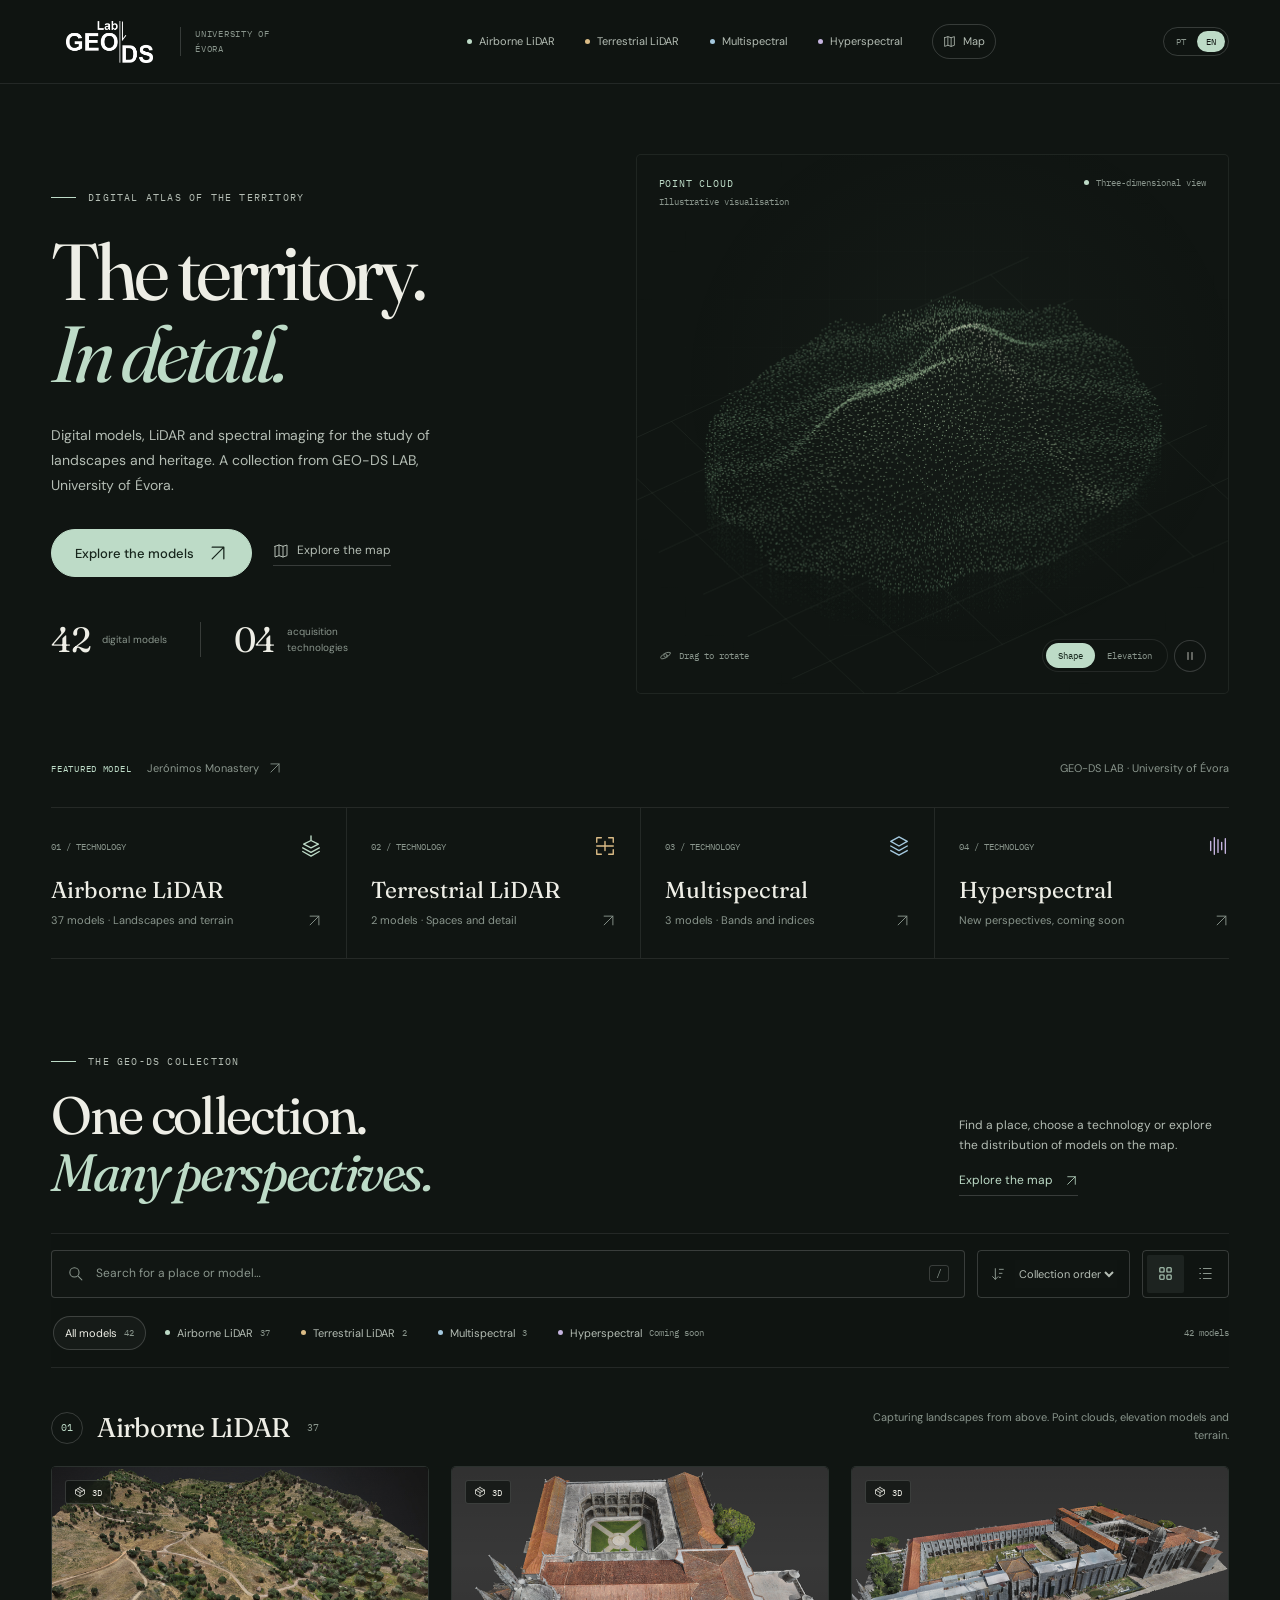
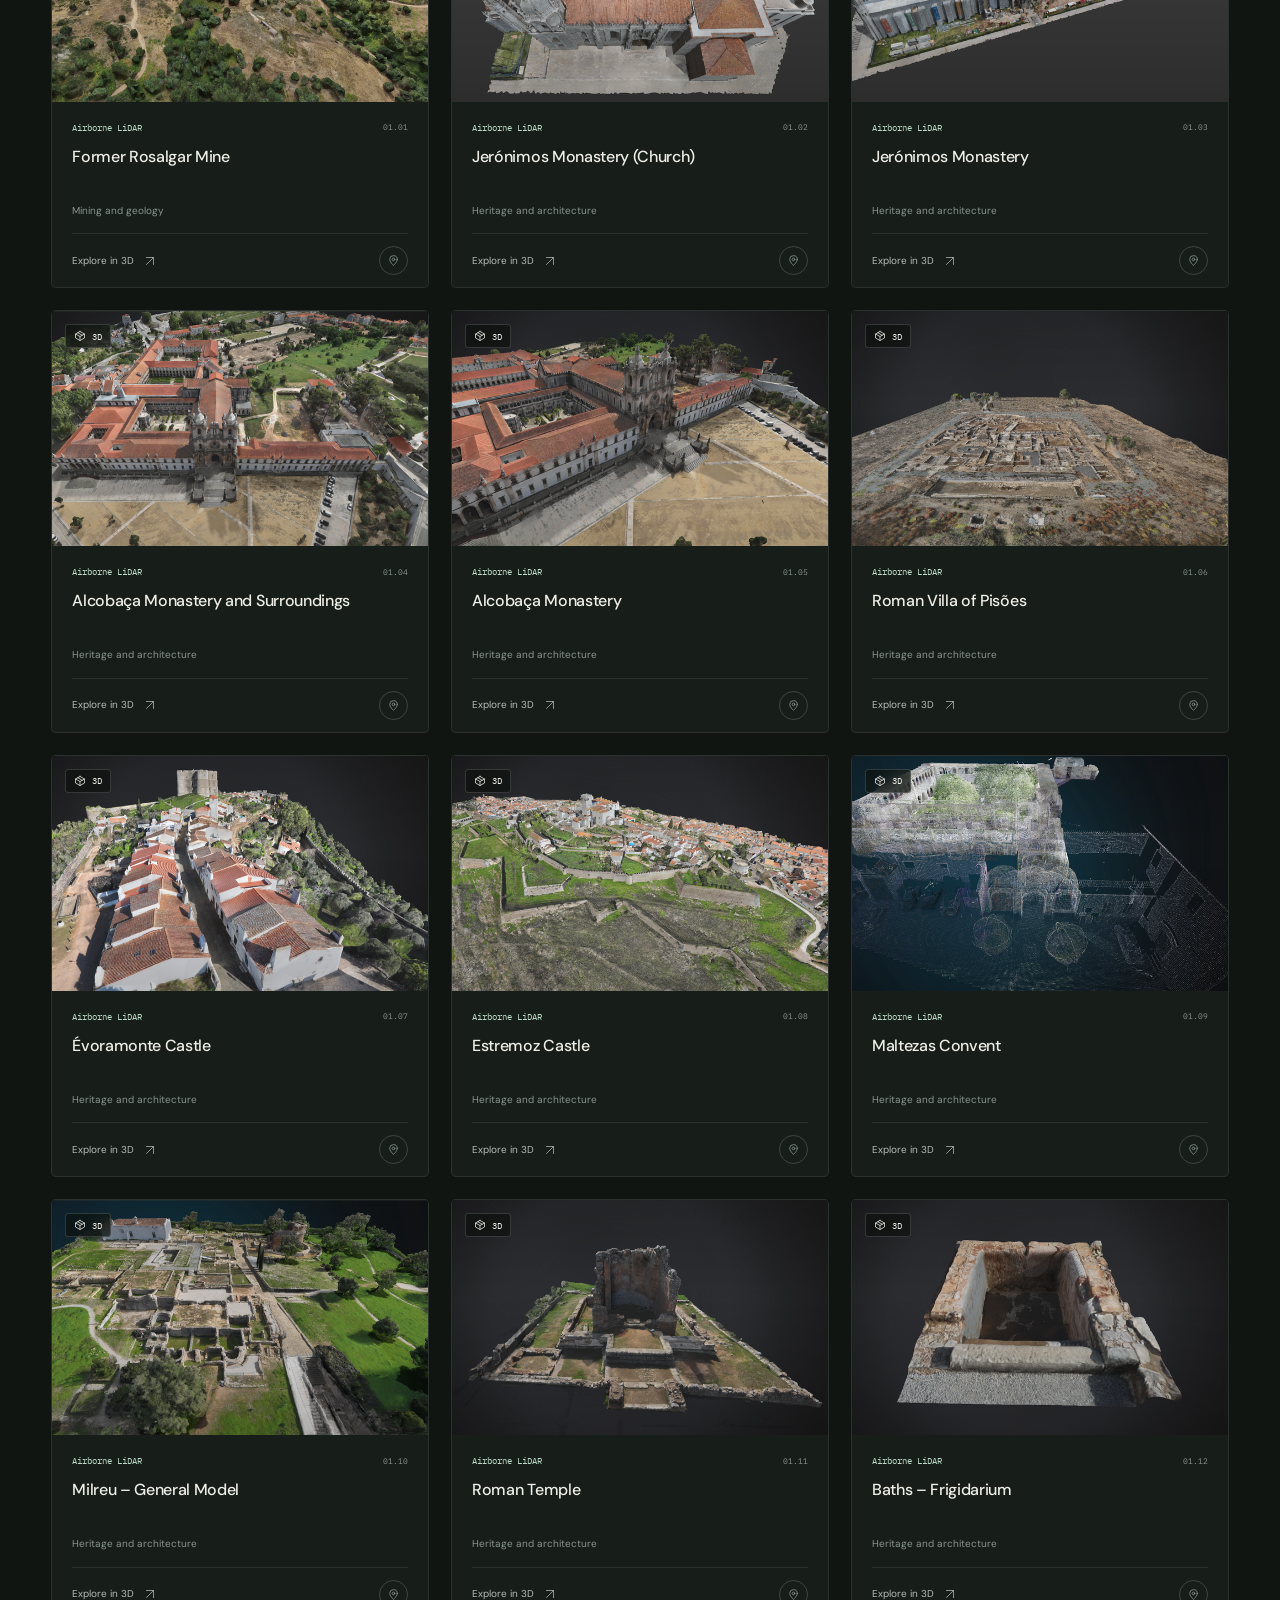
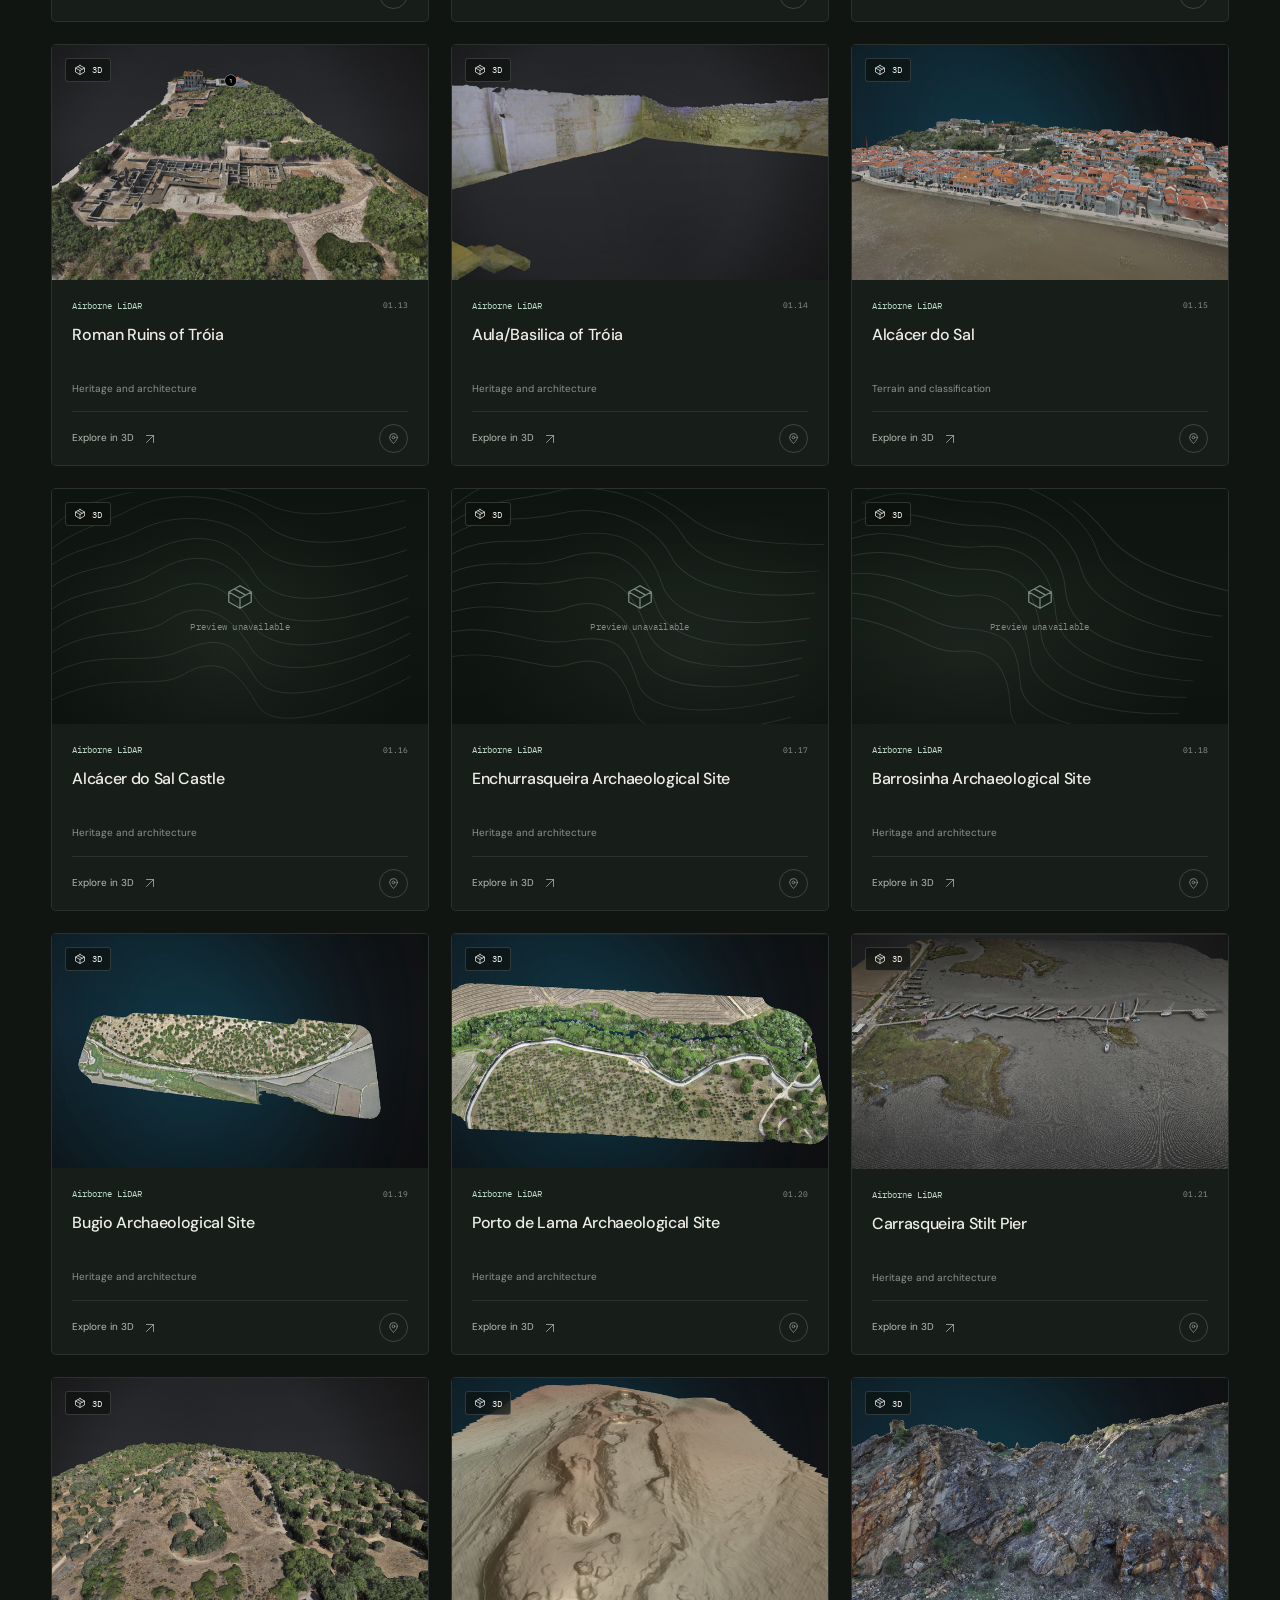
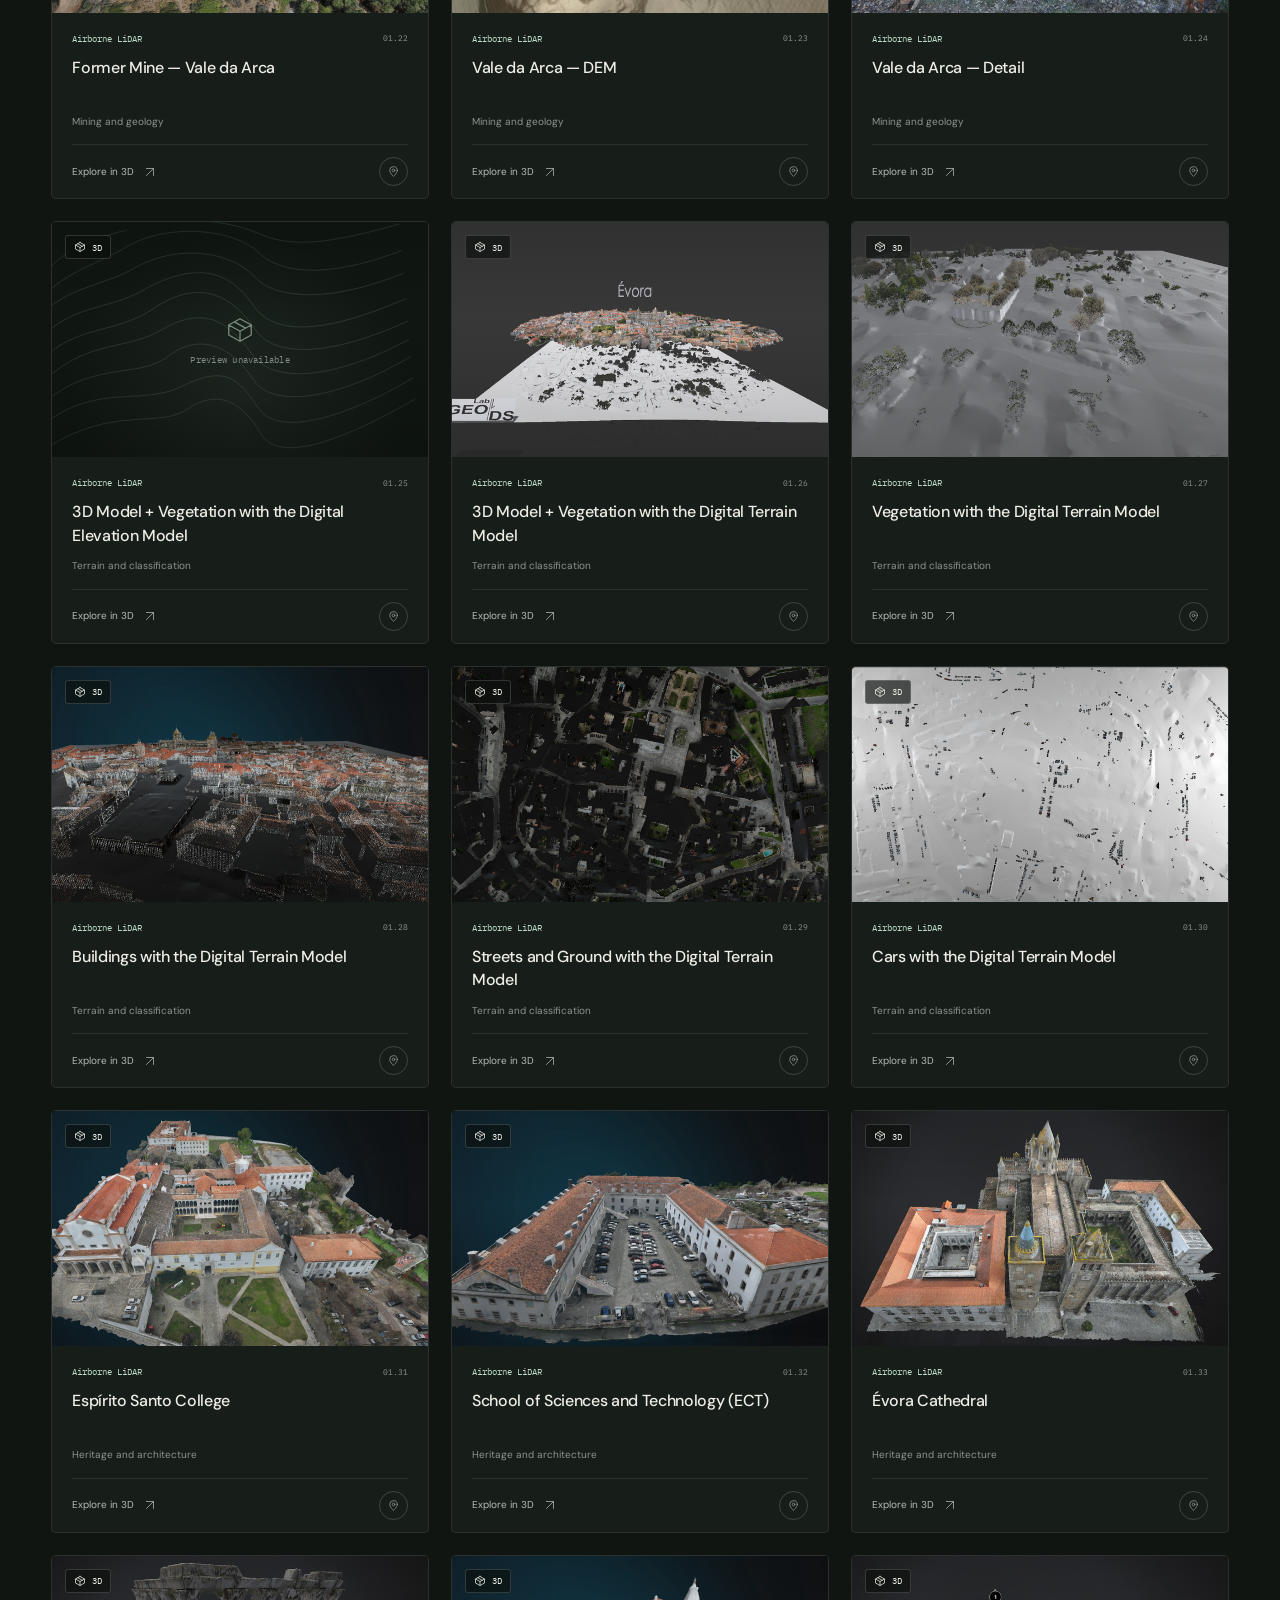
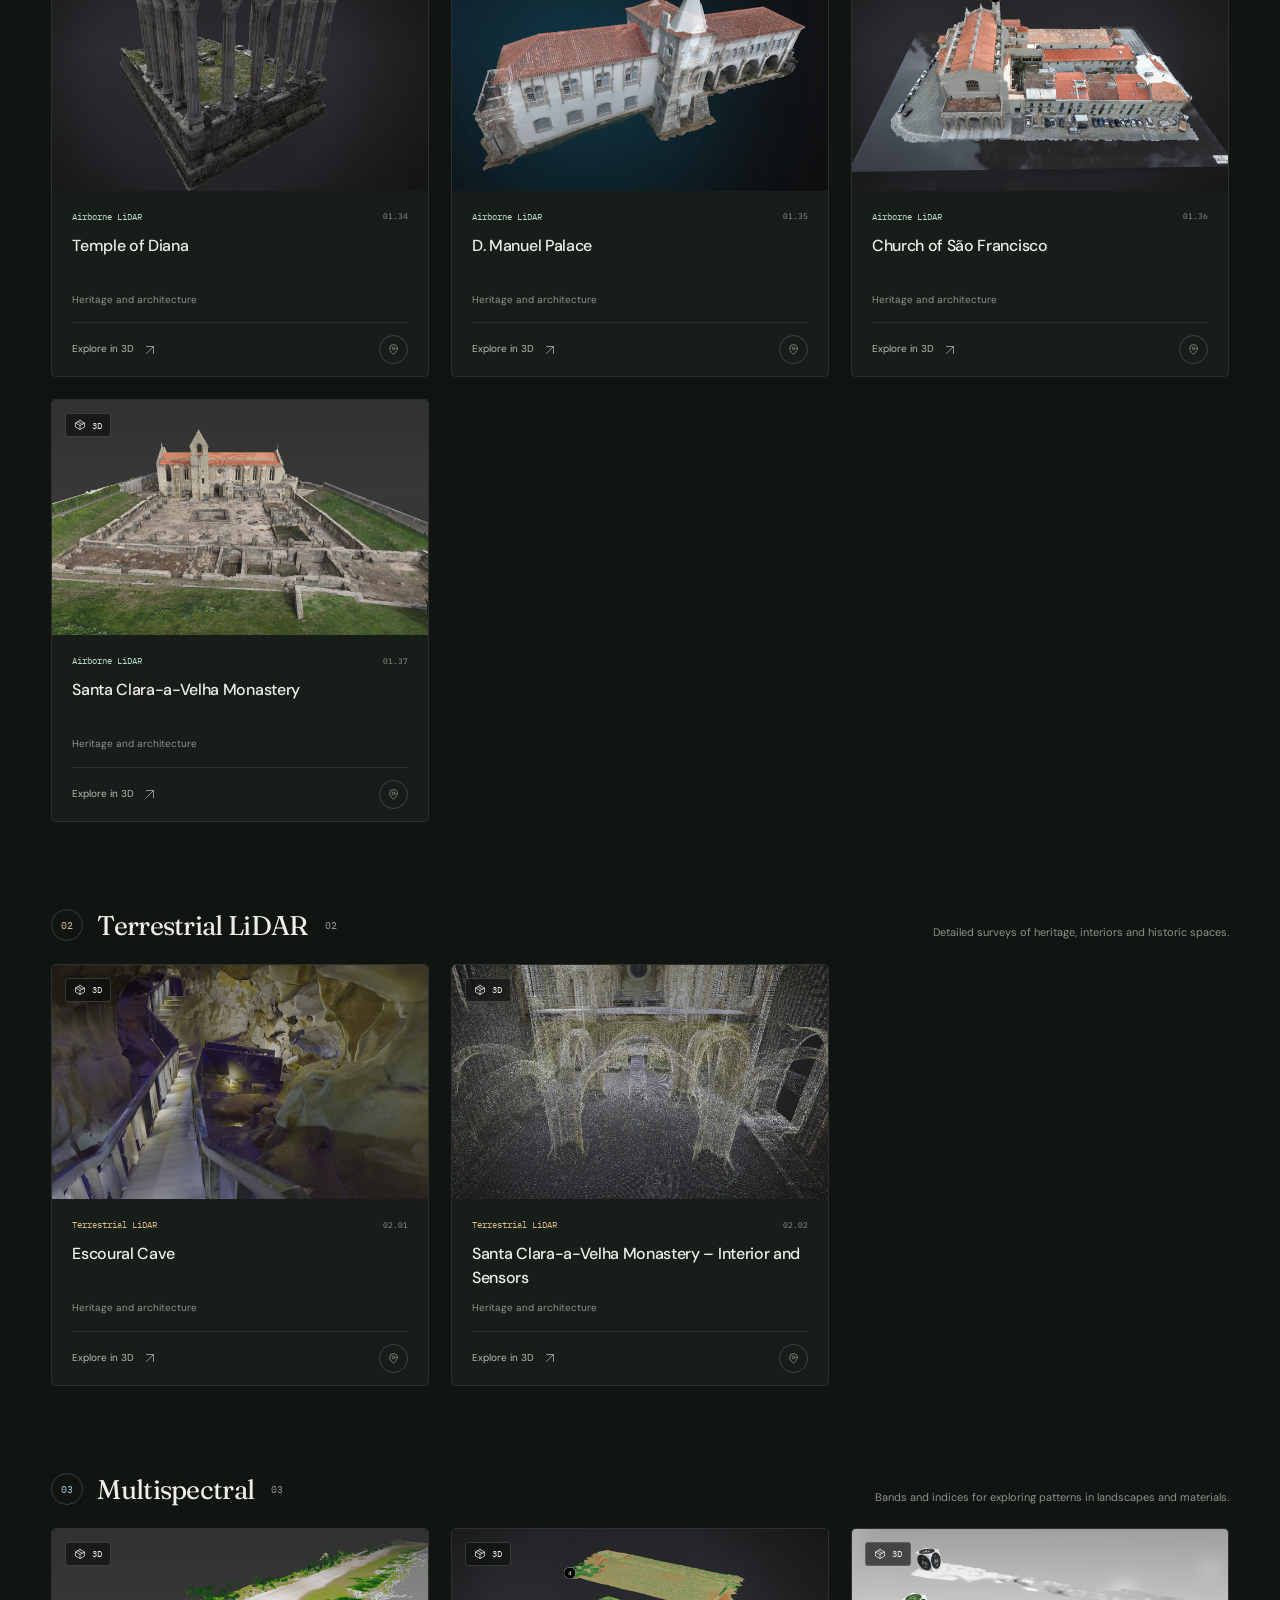
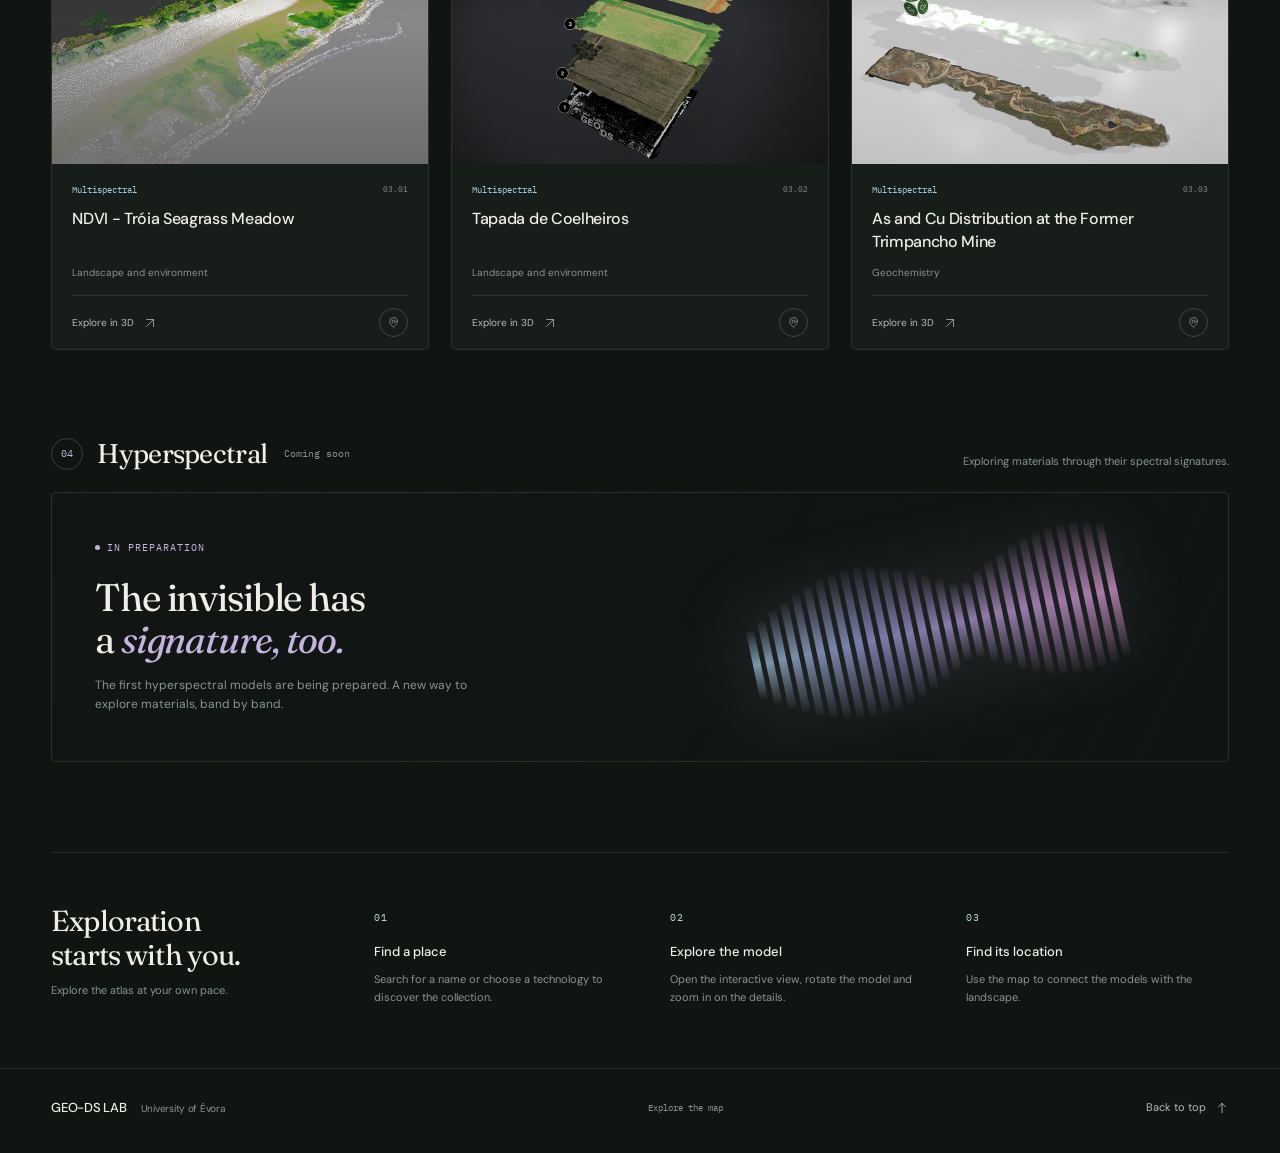
==== commit 7bb807d4: "Add files via upload" ====
--- a/en/index.html
+++ b/en/index.html
@@ -1,4 +1,4 @@
-<!DOCTYPE html><html lang="en"><head><meta charset="utf-8"><meta name="viewport" content="width=device-width, initial-scale=1"><meta name="theme-color" content="#101512"><title>GEO-DS — Digital Atlas of the Territory</title><meta name="description" content="Digital atlas from GEO-DS LAB, University of Évora. Explore LiDAR and spectral models of landscapes and heritage through the catalogue or the map."><link rel="preconnect" href="https://fonts.googleapis.com"><link rel="preconnect" href="https://fonts.gstatic.com" crossorigin><link href="https://fonts.googleapis.com/css2?family=DM+Sans:wght@400;500;600;700&family=Fraunces:ital,wght@0,400;0,500;0,600;1,400&family=IBM+Plex+Mono:wght@400;500&display=swap" rel="stylesheet"><link rel="stylesheet" href="../css/atlas.css"></head><body id="top" data-page="catalog"><a class="skip-link" href="#atlas">Skip to content</a><svg class="svg-defs" xmlns="http://www.w3.org/2000/svg" aria-hidden="true">
+<!DOCTYPE html><html lang="en"><head><meta charset="utf-8"><meta name="viewport" content="width=device-width, initial-scale=1"><meta name="theme-color" content="#101512"><title>GEO-DS — Digital Atlas of the Territory</title><meta name="description" content="Digital atlas from GEO-DS LAB, University of Évora. Explore LiDAR and spectral models of landscapes and heritage through the catalogue or the map."><link rel="preconnect" href="https://fonts.googleapis.com"><link rel="preconnect" href="https://fonts.gstatic.com" crossorigin><link href="https://fonts.googleapis.com/css2?family=DM+Sans:wght@400;500;600;700&family=Fraunces:ital,wght@0,400;0,500;0,600;1,400&family=IBM+Plex+Mono:wght@400;500&display=swap" rel="stylesheet"><link rel="stylesheet" href="../css/atlas.css?v=20261006-fix1"></head><body id="top" data-page="catalog"><a class="skip-link" href="#atlas">Skip to content</a><svg class="svg-defs" xmlns="http://www.w3.org/2000/svg" aria-hidden="true">
     <defs>
       <symbol id="i-arrow" viewBox="0 0 24 24"><path d="M5 19 19 5M5 5h14v14"/></symbol>
       <symbol id="i-right" viewBox="0 0 24 24"><path d="M4 12h16m-6-6 6 6-6 6"/></symbol>
@@ -31,4 +31,4 @@
  <a class="brand" href="#top" aria-label="GEO-DS LAB — University of Évora"><img class="brand-image" src="../images/GEODS.png" alt="" width="116" height="42"><span class="brand-fallback" aria-hidden="true"><span class="brand-mark"><svg class="icon" aria-hidden="true"><use href="#i-brand"/></svg></span><span class="brand-name">GEO-DS<small>LAB</small></span></span><span class="brand-sub" aria-hidden="true">University of Évora</span></a>
  <nav class="nav-links" id="main-nav" aria-label="Atlas technologies and navigation"><a href="#01" data-tech="01" data-tech-nav><span class="dot"></span>Airborne LiDAR</a><a href="#02" data-tech="02" data-tech-nav><span class="dot"></span>Terrestrial LiDAR</a><a href="#03" data-tech="03" data-tech-nav><span class="dot"></span>Multispectral</a><a href="#04" data-tech="04" data-tech-nav><span class="dot"></span>Hyperspectral</a><a href="map.html" class="nav-map" ><svg class="icon" aria-hidden="true"><use href="#i-map"/></svg>Map</a></nav>
  <div class="nav-end"><div class="lang-switch" role="group" aria-label="Language"><a href="../pt/index.html" hreflang="pt-PT" lang="pt-PT" data-language="pt" >PT</a><a href="../en/index.html" hreflang="en" lang="en" data-language="en" aria-current="page">EN</a></div><button class="menu-toggle icon-button" type="button" aria-label="Open menu" aria-controls="main-nav" aria-expanded="false" hidden><svg class="icon" aria-hidden="true"><use href="#i-menu"/></svg></button></div>
- </div><div class="reading-progress" aria-hidden="true"></div></header><main><section class="hero wrap" aria-labelledby="hero-title"><div class="hero-copy"><p class="eyebrow">Digital Atlas of the Territory</p><h1 id="hero-title">The territory.<br><em>In detail.</em></h1><p class="hero-description">Digital models, LiDAR and spectral imaging for the study of landscapes and heritage. A collection from GEO-DS LAB, University of Évora.</p><div class="hero-actions"><a class="button button-primary" href="#atlas">Explore the models<svg class="icon" aria-hidden="true"><use href="#i-arrow"/></svg></a><a class="text-link" href="map.html" data-route-map><svg class="icon" aria-hidden="true"><use href="#i-map"/></svg>Explore the map</a></div><div class="hero-stats"><div class="hero-stat"><b data-total-models>42</b><span>digital models</span></div><div class="hero-stat"><b>04</b><span>acquisition technologies</span></div></div></div><div class="hero-scene"><svg class="scene-fallback" viewBox="0 0 650 520" aria-hidden="true"><g fill="#405a48"><circle cx="151.4" cy="193.7" r="1.2"/><circle cx="161.3" cy="188.1" r="1.2"/><circle cx="171.2" cy="181.6" r="1.2"/><circle cx="181.1" cy="174.5" r="1.2"/><circle cx="191.0" cy="167.7" r="1.2"/><circle cx="200.9" cy="161.7" r="1.2"/><circle cx="210.8" cy="156.8" r="1.2"/><circle cx="220.7" cy="153.1" r="1.2"/><circle cx="230.6" cy="150.3" r="1.2"/><circle cx="240.5" cy="147.9" r="1.2"/><circle cx="250.4" cy="145.2" r="1.2"/><circle cx="128.8" cy="208.5" r="1.2"/><circle cx="138.7" cy="205.6" r="1.2"/><circle cx="148.6" cy="201.5" r="1.2"/><circle cx="158.5" cy="196.1" r="1.2"/><circle cx="168.4" cy="189.8" r="1.2"/><circle cx="178.3" cy="183.0" r="1.2"/><circle cx="188.2" cy="176.4" r="1.2"/><circle cx="198.1" cy="170.5" r="1.2"/><circle cx="208.0" cy="165.9" r="1.2"/><circle cx="217.9" cy="162.6" r="1.2"/><circle cx="227.8" cy="160.4" r="1.2"/><circle cx="237.6" cy="158.8" r="1.2"/><circle cx="247.5" cy="157.2" r="1.2"/><circle cx="257.4" cy="154.8" r="1.2"/><circle cx="267.3" cy="151.0" r="1.2"/><circle cx="277.2" cy="145.7" r="1.2"/><circle cx="287.1" cy="138.8" r="1.2"/><circle cx="297.0" cy="130.8" r="1.2"/><circle cx="106.2" cy="226.2" r="1.2"/><circle cx="116.1" cy="223.6" r="1.2"/><circle cx="126.0" cy="220.8" r="1.2"/><circle cx="135.9" cy="217.4" r="1.2"/><circle cx="145.8" cy="212.8" r="1.2"/><circle cx="155.7" cy="207.0" r="1.2"/><circle cx="165.6" cy="200.1" r="1.2"/><circle cx="175.5" cy="192.5" r="1.2"/><circle cx="185.4" cy="185.1" r="1.2"/><circle cx="195.2" cy="178.4" r="1.2"/><circle cx="205.1" cy="173.0" r="1.2"/><circle cx="215.0" cy="169.1" r="1.2"/><circle cx="224.9" cy="166.8" r="1.2"/><circle cx="234.8" cy="165.4" r="1.2"/><circle cx="244.7" cy="164.5" r="1.2"/><circle cx="254.6" cy="163.2" r="1.2"/><circle cx="264.5" cy="160.9" r="1.2"/><circle cx="274.4" cy="157.1" r="1.2"/><circle cx="284.3" cy="151.6" r="1.2"/><circle cx="294.2" cy="144.7" r="1.2"/><circle cx="304.1" cy="136.9" r="1.2"/><circle cx="314.0" cy="128.9" r="1.2"/><circle cx="323.9" cy="121.4" r="1.2"/><circle cx="93.5" cy="242.3" r="1.2"/><circle cx="103.4" cy="239.5" r="1.2"/><circle cx="113.3" cy="237.2" r="1.2"/><circle cx="123.2" cy="234.9" r="1.2"/><circle cx="133.1" cy="231.9" r="1.2"/><circle cx="143.0" cy="227.6" r="1.2"/><circle cx="152.8" cy="221.8" r="1.2"/><circle cx="162.7" cy="214.6" r="1.2"/><circle cx="172.6" cy="206.4" r="1.2"/><circle cx="182.5" cy="197.9" r="1.2"/><circle cx="192.4" cy="189.9" r="1.2"/><circle cx="202.3" cy="182.9" r="1.2"/><circle cx="212.2" cy="177.5" r="1.2"/><circle cx="222.1" cy="173.8" r="1.2"/><circle cx="232.0" cy="171.5" r="1.2"/><circle cx="241.9" cy="170.1" r="1.2"/><circle cx="251.8" cy="168.8" r="1.2"/><circle cx="261.7" cy="166.9" r="1.2"/><circle cx="271.6" cy="164.0" r="1.2"/><circle cx="281.5" cy="159.5" r="1.2"/><circle cx="291.3" cy="153.8" r="1.2"/><circle cx="301.2" cy="147.0" r="1.2"/><circle cx="311.1" cy="139.9" r="1.2"/><circle cx="321.0" cy="133.1" r="1.2"/><circle cx="330.9" cy="127.2" r="1.2"/><circle cx="340.8" cy="122.5" r="1.2"/><circle cx="350.7" cy="119.1" r="1.2"/><circle cx="90.7" cy="251.0" r="1.2"/><circle cx="100.6" cy="248.7" r="1.2"/><circle cx="110.4" cy="247.2" r="1.2"/><circle cx="120.3" cy="245.9" r="1.2"/><circle cx="130.2" cy="244.1" r="1.2"/><circle cx="140.1" cy="241.2" r="1.2"/><circle cx="150.0" cy="236.6" r="1.2"/><circle cx="159.9" cy="230.3" r="1.2"/><circle cx="169.8" cy="222.6" r="1.2"/><circle cx="179.7" cy="214.0" r="1.2"/><circle cx="189.6" cy="205.4" r="1.2"/><circle cx="199.5" cy="197.3" r="1.2"/><circle cx="209.4" cy="190.5" r="1.2"/><circle cx="219.3" cy="185.2" r="1.2"/><circle cx="229.2" cy="181.3" r="1.2"/><circle cx="239.1" cy="178.6" r="1.2"/><circle cx="248.9" cy="176.3" r="1.2"/><circle cx="258.8" cy="173.8" r="1.2"/><circle cx="268.7" cy="170.5" r="1.2"/><circle cx="278.6" cy="165.9" r="1.2"/><circle cx="288.5" cy="160.1" r="1.2"/><circle cx="298.4" cy="153.5" r="1.2"/><circle cx="308.3" cy="146.5" r="1.2"/><circle cx="318.2" cy="140.0" r="1.2"/><circle cx="328.1" cy="134.4" r="1.2"/><circle cx="338.0" cy="130.2" r="1.2"/><circle cx="347.9" cy="127.5" r="1.2"/><circle cx="357.8" cy="126.0" r="1.2"/><circle cx="367.7" cy="125.1" r="1.2"/><circle cx="87.8" cy="257.7" r="1.2"/><circle cx="97.7" cy="254.8" r="1.2"/><circle cx="107.6" cy="253.3" r="1.2"/><circle cx="117.5" cy="252.5" r="1.2"/><circle cx="127.4" cy="251.7" r="1.2"/><circle cx="137.3" cy="250.0" r="1.2"/><circle cx="147.2" cy="247.0" r="1.2"/><circle cx="157.1" cy="242.4" r="1.2"/><circle cx="167.0" cy="236.1" r="1.2"/><circle cx="176.9" cy="228.6" r="1.2"/><circle cx="186.8" cy="220.5" r="1.2"/><circle cx="196.6" cy="212.6" r="1.2"/><circle cx="206.5" cy="205.5" r="1.2"/><circle cx="216.4" cy="199.5" r="1.2"/><circle cx="226.3" cy="194.9" r="1.2"/><circle cx="236.2" cy="191.3" r="1.2"/><circle cx="246.1" cy="188.1" r="1.2"/><circle cx="256.0" cy="184.9" r="1.2"/><circle cx="265.9" cy="180.8" r="1.2"/><circle cx="275.8" cy="175.4" r="1.2"/><circle cx="285.7" cy="168.8" r="1.2"/><circle cx="295.6" cy="161.2" r="1.2"/><circle cx="305.5" cy="153.1" r="1.2"/><circle cx="315.4" cy="145.5" r="1.2"/><circle cx="345.0" cy="131.2" r="1.2"/><circle cx="354.9" cy="130.1" r="1.2"/><circle cx="364.8" cy="130.1" r="1.2"/><circle cx="374.7" cy="130.6" r="1.2"/><circle cx="384.6" cy="130.7" r="1.2"/><circle cx="85.0" cy="267.1" r="1.2"/><circle cx="94.9" cy="262.7" r="1.2"/><circle cx="104.8" cy="259.9" r="1.2"/><circle cx="114.7" cy="258.3" r="1.2"/><circle cx="124.6" cy="257.2" r="1.2"/><circle cx="134.5" cy="255.8" r="1.2"/><circle cx="144.4" cy="253.4" r="1.2"/><circle cx="154.2" cy="249.8" r="1.2"/><circle cx="164.1" cy="244.7" r="1.2"/><circle cx="174.0" cy="238.3" r="1.2"/><circle cx="183.9" cy="231.2" r="1.2"/><circle cx="193.8" cy="224.1" r="1.2"/><circle cx="203.7" cy="217.5" r="1.2"/><circle cx="213.6" cy="211.9" r="1.2"/><circle cx="223.5" cy="207.5" r="1.2"/><circle cx="233.4" cy="204.1" r="1.2"/><circle cx="243.3" cy="201.2" r="1.2"/><circle cx="253.2" cy="198.1" r="1.2"/><circle cx="263.1" cy="194.2" r="1.2"/><circle cx="273.0" cy="188.8" r="1.2"/><circle cx="282.9" cy="181.8" r="1.2"/><circle cx="292.7" cy="173.2" r="1.2"/><circle cx="302.6" cy="163.8" r="1.2"/><circle cx="362.0" cy="132.3" r="1.2"/><circle cx="371.9" cy="133.2" r="1.2"/><circle cx="381.8" cy="134.2" r="1.2"/><circle cx="391.7" cy="134.6" r="1.2"/><circle cx="401.6" cy="133.5" r="1.2"/><circle cx="82.2" cy="281.3" r="1.2"/><circle cx="92.1" cy="275.3" r="1.2"/><circle cx="102.0" cy="270.9" r="1.2"/><circle cx="111.8" cy="267.8" r="1.2"/><circle cx="121.7" cy="265.5" r="1.2"/><circle cx="131.6" cy="263.2" r="1.2"/><circle cx="141.5" cy="260.4" r="1.2"/><circle cx="151.4" cy="256.5" r="1.2"/><circle cx="161.3" cy="251.4" r="1.2"/><circle cx="171.2" cy="245.1" r="1.2"/><circle cx="181.1" cy="238.2" r="1.2"/><circle cx="191.0" cy="231.1" r="1.2"/><circle cx="200.9" cy="224.7" r="1.2"/><circle cx="210.8" cy="219.3" r="1.2"/><circle cx="220.7" cy="215.3" r="1.2"/><circle cx="230.6" cy="212.5" r="1.2"/><circle cx="240.5" cy="210.4" r="1.2"/><circle cx="250.3" cy="208.5" r="1.2"/><circle cx="260.2" cy="205.8" r="1.2"/><circle cx="270.1" cy="201.7" r="1.2"/><circle cx="280.0" cy="195.5" r="1.2"/><circle cx="289.9" cy="187.4" r="1.2"/><circle cx="299.8" cy="177.7" r="1.2"/><circle cx="309.7" cy="167.3" r="1.2"/><circle cx="378.9" cy="137.4" r="1.2"/><circle cx="388.8" cy="138.2" r="1.2"/><circle cx="398.7" cy="138.0" r="1.2"/><circle cx="408.6" cy="136.3" r="1.2"/><circle cx="418.5" cy="132.7" r="1.2"/><circle cx="79.3" cy="296.7" r="1.2"/><circle cx="89.2" cy="290.3" r="1.2"/><circle cx="99.1" cy="285.2" r="1.2"/><circle cx="109.0" cy="281.2" r="1.2"/><circle cx="118.9" cy="278.0" r="1.2"/><circle cx="128.8" cy="274.9" r="1.2"/><circle cx="138.7" cy="271.3" r="1.2"/><circle cx="148.6" cy="266.7" r="1.2"/><circle cx="158.5" cy="260.9" r="1.2"/><circle cx="168.4" cy="253.8" r="1.2"/><circle cx="178.3" cy="246.0" r="1.2"/><circle cx="188.2" cy="237.9" r="1.2"/><circle cx="198.1" cy="230.4" r="1.2"/><circle cx="227.7" cy="216.3" r="1.2"/><circle cx="237.6" cy="214.5" r="1.2"/><circle cx="247.5" cy="213.3" r="1.2"/><circle cx="257.4" cy="212.0" r="1.2"/><circle cx="267.3" cy="209.5" r="1.2"/><circle cx="277.2" cy="205.1" r="1.2"/><circle cx="287.1" cy="198.6" r="1.2"/><circle cx="297.0" cy="190.0" r="1.2"/><circle cx="306.9" cy="179.9" r="1.2"/><circle cx="386.0" cy="143.8" r="1.2"/><circle cx="395.9" cy="144.2" r="1.2"/><circle cx="405.8" cy="143.1" r="1.2"/><circle cx="415.7" cy="140.1" r="1.2"/><circle cx="425.6" cy="135.4" r="1.2"/><circle cx="435.5" cy="129.5" r="1.2"/><circle cx="76.5" cy="308.9" r="1.2"/><circle cx="86.4" cy="302.9" r="1.2"/><circle cx="96.3" cy="298.0" r="1.2"/><circle cx="106.2" cy="294.2" r="1.2"/><circle cx="116.1" cy="291.1" r="1.2"/><circle cx="126.0" cy="288.1" r="1.2"/><circle cx="135.9" cy="284.6" r="1.2"/><circle cx="145.8" cy="280.1" r="1.2"/><circle cx="155.7" cy="274.0" r="1.2"/><circle cx="165.5" cy="266.5" r="1.2"/><circle cx="175.4" cy="257.7" r="1.2"/><circle cx="185.3" cy="248.4" r="1.2"/><circle cx="254.6" cy="214.0" r="1.2"/><circle cx="264.5" cy="212.4" r="1.2"/><circle cx="274.4" cy="209.4" r="1.2"/><circle cx="284.3" cy="204.5" r="1.2"/><circle cx="294.1" cy="197.4" r="1.2"/><circle cx="393.1" cy="151.8" r="1.2"/><circle cx="403.0" cy="152.0" r="1.2"/><circle cx="412.9" cy="150.2" r="1.2"/><circle cx="422.8" cy="146.2" r="1.2"/><circle cx="432.6" cy="140.5" r="1.2"/><circle cx="442.5" cy="133.6" r="1.2"/><circle cx="452.4" cy="126.5" r="1.2"/><circle cx="83.6" cy="311.4" r="1.2"/><circle cx="93.5" cy="306.7" r="1.2"/><circle cx="103.4" cy="303.1" r="1.2"/><circle cx="113.2" cy="300.5" r="1.2"/><circle cx="123.1" cy="298.3" r="1.2"/><circle cx="133.0" cy="295.7" r="1.2"/><circle cx="142.9" cy="292.1" r="1.2"/><circle cx="152.8" cy="286.9" r="1.2"/><circle cx="162.7" cy="279.9" r="1.2"/><circle cx="172.6" cy="271.3" r="1.2"/><circle cx="182.5" cy="261.6" r="1.2"/><circle cx="192.4" cy="251.4" r="1.2"/><circle cx="400.1" cy="159.1" r="1.2"/><circle cx="410.0" cy="159.7" r="1.2"/><circle cx="419.9" cy="157.8" r="1.2"/><circle cx="429.8" cy="153.6" r="1.2"/><circle cx="439.7" cy="147.5" r="1.2"/><circle cx="449.6" cy="140.3" r="1.2"/><circle cx="459.5" cy="133.1" r="1.2"/><circle cx="80.7" cy="319.3" r="1.2"/><circle cx="90.6" cy="313.7" r="1.2"/><circle cx="100.5" cy="309.5" r="1.2"/><circle cx="110.4" cy="306.6" r="1.2"/><circle cx="120.3" cy="304.5" r="1.2"/><circle cx="130.2" cy="302.5" r="1.2"/><circle cx="140.1" cy="299.8" r="1.2"/><circle cx="150.0" cy="295.7" r="1.2"/><circle cx="159.9" cy="289.9" r="1.2"/><circle cx="169.8" cy="282.2" r="1.2"/><circle cx="179.7" cy="273.1" r="1.2"/><circle cx="189.6" cy="263.0" r="1.2"/><circle cx="407.2" cy="163.7" r="1.2"/><circle cx="417.1" cy="165.1" r="1.2"/><circle cx="427.0" cy="163.9" r="1.2"/><circle cx="436.9" cy="160.2" r="1.2"/><circle cx="446.8" cy="154.6" r="1.2"/><circle cx="456.7" cy="148.1" r="1.2"/><circle cx="466.6" cy="141.6" r="1.2"/><circle cx="476.4" cy="135.9" r="1.2"/><circle cx="87.8" cy="323.9" r="1.2"/><circle cx="97.7" cy="318.1" r="1.2"/><circle cx="107.6" cy="313.7" r="1.2"/><circle cx="117.5" cy="310.6" r="1.2"/><circle cx="127.4" cy="308.0" r="1.2"/><circle cx="137.3" cy="305.1" r="1.2"/><circle cx="147.2" cy="301.3" r="1.2"/><circle cx="157.1" cy="296.0" r="1.2"/><circle cx="166.9" cy="289.0" r="1.2"/><circle cx="176.8" cy="280.4" r="1.2"/><circle cx="424.2" cy="167.5" r="1.2"/><circle cx="434.0" cy="167.0" r="1.2"/><circle cx="443.9" cy="164.2" r="1.2"/><circle cx="453.8" cy="159.8" r="1.2"/><circle cx="463.7" cy="154.7" r="1.2"/><circle cx="473.6" cy="149.7" r="1.2"/><circle cx="483.5" cy="145.4" r="1.2"/><circle cx="94.9" cy="331.6" r="1.2"/><circle cx="104.8" cy="325.7" r="1.2"/><circle cx="114.7" cy="321.0" r="1.2"/><circle cx="124.5" cy="317.1" r="1.2"/><circle cx="134.4" cy="313.2" r="1.2"/><circle cx="144.3" cy="308.6" r="1.2"/><circle cx="154.2" cy="302.8" r="1.2"/><circle cx="164.1" cy="295.4" r="1.2"/><circle cx="441.1" cy="167.9" r="1.2"/><circle cx="451.0" cy="165.7" r="1.2"/><circle cx="460.9" cy="162.5" r="1.2"/><circle cx="470.8" cy="158.9" r="1.2"/><circle cx="480.7" cy="155.7" r="1.2"/><circle cx="490.6" cy="153.2" r="1.2"/><circle cx="500.5" cy="151.3" r="1.2"/><circle cx="92.0" cy="347.4" r="1.2"/><circle cx="101.9" cy="341.0" r="1.2"/><circle cx="111.8" cy="335.6" r="1.2"/><circle cx="121.7" cy="330.8" r="1.2"/><circle cx="131.6" cy="326.2" r="1.2"/><circle cx="141.5" cy="320.9" r="1.2"/><circle cx="151.4" cy="314.4" r="1.2"/><circle cx="161.3" cy="306.2" r="1.2"/><circle cx="458.1" cy="166.9" r="1.2"/><circle cx="468.0" cy="164.2" r="1.2"/><circle cx="477.9" cy="161.7" r="1.2"/><circle cx="487.7" cy="159.8" r="1.2"/><circle cx="497.6" cy="158.7" r="1.2"/><circle cx="507.5" cy="158.1" r="1.2"/><circle cx="99.1" cy="354.6" r="1.2"/><circle cx="109.0" cy="349.6" r="1.2"/><circle cx="118.9" cy="345.3" r="1.2"/><circle cx="128.8" cy="341.0" r="1.2"/><circle cx="138.7" cy="336.2" r="1.2"/><circle cx="148.6" cy="330.0" r="1.2"/><circle cx="158.5" cy="321.9" r="1.2"/><circle cx="484.9" cy="165.4" r="1.2"/><circle cx="494.8" cy="164.0" r="1.2"/><circle cx="504.7" cy="163.4" r="1.2"/><circle cx="514.6" cy="163.2" r="1.2"/><circle cx="106.2" cy="359.7" r="1.2"/><circle cx="116.1" cy="356.1" r="1.2"/><circle cx="125.9" cy="352.9" r="1.2"/><circle cx="135.8" cy="349.4" r="1.2"/><circle cx="145.7" cy="344.7" r="1.2"/><circle cx="155.6" cy="338.0" r="1.2"/><circle cx="165.5" cy="329.1" r="1.2"/><circle cx="482.1" cy="174.3" r="1.2"/><circle cx="492.0" cy="172.1" r="1.2"/><circle cx="501.9" cy="170.6" r="1.2"/><circle cx="511.8" cy="169.7" r="1.2"/><circle cx="521.7" cy="168.9" r="1.2"/><circle cx="113.2" cy="363.5" r="1.2"/><circle cx="123.1" cy="360.8" r="1.2"/><circle cx="133.0" cy="358.3" r="1.2"/><circle cx="142.9" cy="355.1" r="1.2"/><circle cx="152.8" cy="350.4" r="1.2"/><circle cx="162.7" cy="343.5" r="1.2"/><circle cx="172.6" cy="334.2" r="1.2"/><circle cx="479.3" cy="186.7" r="1.2"/><circle cx="489.1" cy="184.2" r="1.2"/><circle cx="499.0" cy="182.1" r="1.2"/><circle cx="508.9" cy="180.4" r="1.2"/><circle cx="518.8" cy="178.8" r="1.2"/><circle cx="528.7" cy="177.0" r="1.2"/><circle cx="120.3" cy="368.6" r="1.2"/><circle cx="130.2" cy="365.9" r="1.2"/><circle cx="140.1" cy="363.1" r="1.2"/><circle cx="150.0" cy="359.5" r="1.2"/><circle cx="159.9" cy="354.2" r="1.2"/><circle cx="169.7" cy="346.7" r="1.2"/><circle cx="179.6" cy="337.0" r="1.2"/><circle cx="476.4" cy="198.4" r="1.2"/><circle cx="486.3" cy="196.6" r="1.2"/><circle cx="496.2" cy="195.0" r="1.2"/><circle cx="506.1" cy="193.5" r="1.2"/><circle cx="516.0" cy="192.1" r="1.2"/><circle cx="525.9" cy="190.1" r="1.2"/><circle cx="535.8" cy="187.3" r="1.2"/><circle cx="127.3" cy="376.7" r="1.2"/><circle cx="137.2" cy="373.4" r="1.2"/><circle cx="147.1" cy="369.7" r="1.2"/><circle cx="157.0" cy="364.9" r="1.2"/><circle cx="166.9" cy="358.3" r="1.2"/><circle cx="176.8" cy="349.7" r="1.2"/><circle cx="483.5" cy="205.4" r="1.2"/><circle cx="493.4" cy="204.8" r="1.2"/><circle cx="503.3" cy="204.4" r="1.2"/><circle cx="513.2" cy="204.0" r="1.2"/><circle cx="523.1" cy="203.1" r="1.2"/><circle cx="532.9" cy="201.3" r="1.2"/><circle cx="542.8" cy="198.0" r="1.2"/><circle cx="134.4" cy="387.8" r="1.2"/><circle cx="144.3" cy="383.9" r="1.2"/><circle cx="154.2" cy="379.1" r="1.2"/><circle cx="164.1" cy="372.9" r="1.2"/><circle cx="174.0" cy="364.8" r="1.2"/><circle cx="183.9" cy="354.8" r="1.2"/><circle cx="490.5" cy="210.7" r="1.2"/><circle cx="500.4" cy="210.9" r="1.2"/><circle cx="510.3" cy="211.5" r="1.2"/><circle cx="520.2" cy="211.9" r="1.2"/><circle cx="530.1" cy="211.5" r="1.2"/><circle cx="540.0" cy="209.9" r="1.2"/><circle cx="549.9" cy="206.6" r="1.2"/><circle cx="141.5" cy="399.6" r="1.2"/><circle cx="151.4" cy="395.7" r="1.2"/><circle cx="161.3" cy="390.4" r="1.2"/><circle cx="171.2" cy="383.1" r="1.2"/><circle cx="181.0" cy="373.9" r="1.2"/><circle cx="190.9" cy="362.9" r="1.2"/><circle cx="497.6" cy="216.2" r="1.2"/><circle cx="507.5" cy="216.5" r="1.2"/><circle cx="517.4" cy="217.1" r="1.2"/><circle cx="527.3" cy="217.5" r="1.2"/><circle cx="537.2" cy="217.2" r="1.2"/><circle cx="547.1" cy="215.4" r="1.2"/><circle cx="557.0" cy="211.9" r="1.2"/><circle cx="158.4" cy="406.3" r="1.2"/><circle cx="168.3" cy="400.9" r="1.2"/><circle cx="178.2" cy="393.5" r="1.2"/><circle cx="188.1" cy="384.0" r="1.2"/><circle cx="198.0" cy="372.8" r="1.2"/><circle cx="504.7" cy="224.1" r="1.2"/><circle cx="514.6" cy="223.7" r="1.2"/><circle cx="524.5" cy="223.6" r="1.2"/><circle cx="534.4" cy="223.1" r="1.2"/><circle cx="544.2" cy="221.7" r="1.2"/><circle cx="554.1" cy="219.0" r="1.2"/><circle cx="564.0" cy="214.8" r="1.2"/><circle cx="165.5" cy="413.8" r="1.2"/><circle cx="175.4" cy="408.7" r="1.2"/><circle cx="185.3" cy="401.5" r="1.2"/><circle cx="195.2" cy="392.5" r="1.2"/><circle cx="205.1" cy="382.2" r="1.2"/><circle cx="215.0" cy="371.3" r="1.2"/><circle cx="432.6" cy="267.4" r="1.2"/><circle cx="442.5" cy="263.9" r="1.2"/><circle cx="452.4" cy="259.1" r="1.2"/><circle cx="462.3" cy="253.7" r="1.2"/><circle cx="472.2" cy="248.2" r="1.2"/><circle cx="482.1" cy="243.3" r="1.2"/><circle cx="491.9" cy="239.5" r="1.2"/><circle cx="501.8" cy="236.7" r="1.2"/><circle cx="511.7" cy="235.0" r="1.2"/><circle cx="521.6" cy="233.8" r="1.2"/><circle cx="531.5" cy="232.5" r="1.2"/><circle cx="541.4" cy="230.6" r="1.2"/><circle cx="551.3" cy="227.6" r="1.2"/><circle cx="561.2" cy="223.2" r="1.2"/><circle cx="172.6" cy="418.4" r="1.2"/><circle cx="182.4" cy="413.2" r="1.2"/><circle cx="192.3" cy="406.3" r="1.2"/><circle cx="202.2" cy="398.1" r="1.2"/><circle cx="212.1" cy="389.1" r="1.2"/><circle cx="222.0" cy="380.0" r="1.2"/><circle cx="231.9" cy="371.4" r="1.2"/><circle cx="429.8" cy="280.7" r="1.2"/><circle cx="439.7" cy="278.3" r="1.2"/><circle cx="449.5" cy="274.3" r="1.2"/><circle cx="459.4" cy="269.4" r="1.2"/><circle cx="469.3" cy="264.0" r="1.2"/><circle cx="479.2" cy="259.0" r="1.2"/><circle cx="489.1" cy="254.7" r="1.2"/><circle cx="499.0" cy="251.5" r="1.2"/><circle cx="508.9" cy="249.2" r="1.2"/><circle cx="518.8" cy="247.5" r="1.2"/><circle cx="528.7" cy="245.8" r="1.2"/><circle cx="538.6" cy="243.6" r="1.2"/><circle cx="548.5" cy="240.3" r="1.2"/><circle cx="558.4" cy="235.6" r="1.2"/><circle cx="568.3" cy="229.5" r="1.2"/><circle cx="189.5" cy="416.2" r="1.2"/><circle cx="199.4" cy="409.1" r="1.2"/><circle cx="209.3" cy="401.2" r="1.2"/><circle cx="219.2" cy="393.4" r="1.2"/><circle cx="229.1" cy="386.0" r="1.2"/><circle cx="239.0" cy="379.6" r="1.2"/><circle cx="248.9" cy="374.2" r="1.2"/><circle cx="258.8" cy="369.7" r="1.2"/><circle cx="268.7" cy="365.6" r="1.2"/><circle cx="278.5" cy="361.3" r="1.2"/><circle cx="288.4" cy="356.2" r="1.2"/><circle cx="298.3" cy="349.9" r="1.2"/><circle cx="426.9" cy="291.5" r="1.2"/><circle cx="436.8" cy="289.3" r="1.2"/><circle cx="446.7" cy="285.7" r="1.2"/><circle cx="456.6" cy="281.0" r="1.2"/><circle cx="466.5" cy="275.9" r="1.2"/><circle cx="476.4" cy="270.9" r="1.2"/><circle cx="486.3" cy="266.7" r="1.2"/><circle cx="496.2" cy="263.5" r="1.2"/><circle cx="506.1" cy="261.4" r="1.2"/><circle cx="516.0" cy="260.1" r="1.2"/><circle cx="525.9" cy="259.0" r="1.2"/><circle cx="535.8" cy="257.5" r="1.2"/><circle cx="545.6" cy="254.9" r="1.2"/><circle cx="555.5" cy="250.8" r="1.2"/><circle cx="565.4" cy="245.0" r="1.2"/><circle cx="196.6" cy="420.1" r="1.2"/><circle cx="206.5" cy="412.2" r="1.2"/><circle cx="216.4" cy="404.3" r="1.2"/><circle cx="226.2" cy="396.9" r="1.2"/><circle cx="236.1" cy="390.8" r="1.2"/><circle cx="246.0" cy="385.9" r="1.2"/><circle cx="255.9" cy="382.4" r="1.2"/><circle cx="265.8" cy="379.6" r="1.2"/><circle cx="275.7" cy="377.1" r="1.2"/><circle cx="285.6" cy="374.1" r="1.2"/><circle cx="295.5" cy="370.0" r="1.2"/><circle cx="305.4" cy="364.3" r="1.2"/><circle cx="315.3" cy="357.2" r="1.2"/><circle cx="325.2" cy="348.8" r="1.2"/><circle cx="414.2" cy="306.2" r="1.2"/><circle cx="424.1" cy="304.4" r="1.2"/><circle cx="434.0" cy="301.5" r="1.2"/><circle cx="443.9" cy="297.2" r="1.2"/><circle cx="453.8" cy="292.0" r="1.2"/><circle cx="463.7" cy="286.2" r="1.2"/><circle cx="473.6" cy="280.5" r="1.2"/><circle cx="483.5" cy="275.6" r="1.2"/><circle cx="493.4" cy="272.0" r="1.2"/><circle cx="503.2" cy="269.7" r="1.2"/><circle cx="513.1" cy="268.6" r="1.2"/><circle cx="523.0" cy="268.2" r="1.2"/><circle cx="532.9" cy="267.7" r="1.2"/><circle cx="542.8" cy="266.5" r="1.2"/><circle cx="552.7" cy="263.9" r="1.2"/><circle cx="562.6" cy="259.6" r="1.2"/><circle cx="572.5" cy="253.5" r="1.2"/><circle cx="213.5" cy="417.7" r="1.2"/><circle cx="223.4" cy="409.5" r="1.2"/><circle cx="233.3" cy="402.3" r="1.2"/><circle cx="243.2" cy="396.6" r="1.2"/><circle cx="253.1" cy="392.6" r="1.2"/><circle cx="263.0" cy="389.8" r="1.2"/><circle cx="272.9" cy="387.8" r="1.2"/><circle cx="282.8" cy="385.8" r="1.2"/><circle cx="292.7" cy="383.2" r="1.2"/><circle cx="302.6" cy="379.3" r="1.2"/><circle cx="312.5" cy="374.0" r="1.2"/><circle cx="322.3" cy="367.3" r="1.2"/><circle cx="332.2" cy="359.7" r="1.2"/><circle cx="342.1" cy="351.7" r="1.2"/><circle cx="352.0" cy="344.2" r="1.2"/><circle cx="391.6" cy="326.8" r="1.2"/><circle cx="401.5" cy="325.2" r="1.2"/><circle cx="411.4" cy="323.5" r="1.2"/><circle cx="421.3" cy="321.2" r="1.2"/><circle cx="431.2" cy="317.6" r="1.2"/><circle cx="441.1" cy="312.6" r="1.2"/><circle cx="451.0" cy="306.4" r="1.2"/><circle cx="460.8" cy="299.4" r="1.2"/><circle cx="470.7" cy="292.3" r="1.2"/><circle cx="480.6" cy="285.9" r="1.2"/><circle cx="490.5" cy="280.7" r="1.2"/><circle cx="500.4" cy="277.1" r="1.2"/><circle cx="510.3" cy="275.1" r="1.2"/><circle cx="520.2" cy="274.3" r="1.2"/><circle cx="530.1" cy="274.1" r="1.2"/><circle cx="540.0" cy="273.7" r="1.2"/><circle cx="549.9" cy="272.3" r="1.2"/><circle cx="559.8" cy="269.6" r="1.2"/><circle cx="569.7" cy="265.1" r="1.2"/><circle cx="230.5" cy="417.5" r="1.2"/><circle cx="240.4" cy="410.6" r="1.2"/><circle cx="250.3" cy="405.3" r="1.2"/><circle cx="260.2" cy="401.5" r="1.2"/><circle cx="270.1" cy="398.7" r="1.2"/><circle cx="279.9" cy="396.5" r="1.2"/><circle cx="289.8" cy="394.0" r="1.2"/><circle cx="299.7" cy="390.7" r="1.2"/><circle cx="309.6" cy="386.2" r="1.2"/><circle cx="319.5" cy="380.4" r="1.2"/><circle cx="329.4" cy="373.6" r="1.2"/><circle cx="339.3" cy="366.4" r="1.2"/><circle cx="349.2" cy="359.3" r="1.2"/><circle cx="359.1" cy="353.2" r="1.2"/><circle cx="369.0" cy="348.3" r="1.2"/><circle cx="378.9" cy="344.9" r="1.2"/><circle cx="388.8" cy="342.7" r="1.2"/><circle cx="398.7" cy="341.4" r="1.2"/><circle cx="408.5" cy="340.1" r="1.2"/><circle cx="418.4" cy="338.2" r="1.2"/><circle cx="428.3" cy="335.1" r="1.2"/><circle cx="438.2" cy="330.4" r="1.2"/><circle cx="448.1" cy="324.1" r="1.2"/><circle cx="458.0" cy="316.6" r="1.2"/><circle cx="467.9" cy="308.5" r="1.2"/><circle cx="477.8" cy="300.6" r="1.2"/><circle cx="487.7" cy="293.7" r="1.2"/><circle cx="497.6" cy="288.2" r="1.2"/><circle cx="507.5" cy="284.4" r="1.2"/><circle cx="517.4" cy="282.1" r="1.2"/><circle cx="527.3" cy="280.8" r="1.2"/><circle cx="537.2" cy="280.0" r="1.2"/><circle cx="547.0" cy="278.7" r="1.2"/><circle cx="556.9" cy="276.4" r="1.2"/><circle cx="566.8" cy="272.8" r="1.2"/><circle cx="247.4" cy="421.1" r="1.2"/><circle cx="257.3" cy="416.4" r="1.2"/><circle cx="267.2" cy="412.9" r="1.2"/><circle cx="277.1" cy="410.0" r="1.2"/><circle cx="287.0" cy="407.1" r="1.2"/><circle cx="296.9" cy="403.5" r="1.2"/><circle cx="306.8" cy="398.9" r="1.2"/><circle cx="316.7" cy="393.0" r="1.2"/><circle cx="326.6" cy="386.1" r="1.2"/><circle cx="336.5" cy="378.6" r="1.2"/><circle cx="346.4" cy="371.2" r="1.2"/><circle cx="356.3" cy="364.6" r="1.2"/><circle cx="366.1" cy="359.3" r="1.2"/><circle cx="376.0" cy="355.6" r="1.2"/><circle cx="385.9" cy="353.4" r="1.2"/><circle cx="395.8" cy="352.4" r="1.2"/><circle cx="405.7" cy="351.9" r="1.2"/><circle cx="415.6" cy="351.0" r="1.2"/><circle cx="425.5" cy="349.1" r="1.2"/><circle cx="435.4" cy="345.7" r="1.2"/><circle cx="445.3" cy="340.6" r="1.2"/><circle cx="455.2" cy="333.9" r="1.2"/><circle cx="465.1" cy="326.1" r="1.2"/><circle cx="475.0" cy="318.0" r="1.2"/><circle cx="484.9" cy="310.3" r="1.2"/><circle cx="494.8" cy="303.6" r="1.2"/><circle cx="504.6" cy="298.3" r="1.2"/><circle cx="514.5" cy="294.6" r="1.2"/><circle cx="524.4" cy="291.9" r="1.2"/><circle cx="534.3" cy="289.9" r="1.2"/><circle cx="544.2" cy="287.9" r="1.2"/><circle cx="554.1" cy="285.1" r="1.2"/><circle cx="564.0" cy="281.2" r="1.2"/><circle cx="264.4" cy="427.9" r="1.2"/><circle cx="274.3" cy="425.2" r="1.2"/><circle cx="284.2" cy="422.4" r="1.2"/><circle cx="294.1" cy="419.0" r="1.2"/><circle cx="304.0" cy="414.5" r="1.2"/><circle cx="313.9" cy="408.6" r="1.2"/><circle cx="323.7" cy="401.4" r="1.2"/><circle cx="333.6" cy="393.2" r="1.2"/><circle cx="343.5" cy="384.9" r="1.2"/><circle cx="353.4" cy="377.0" r="1.2"/><circle cx="363.3" cy="370.3" r="1.2"/><circle cx="373.2" cy="365.3" r="1.2"/><circle cx="383.1" cy="362.1" r="1.2"/><circle cx="393.0" cy="360.3" r="1.2"/><circle cx="402.9" cy="359.6" r="1.2"/><circle cx="412.8" cy="359.1" r="1.2"/><circle cx="422.7" cy="358.1" r="1.2"/><circle cx="432.6" cy="355.9" r="1.2"/><circle cx="442.5" cy="352.2" r="1.2"/><circle cx="452.4" cy="346.9" r="1.2"/><circle cx="462.2" cy="340.3" r="1.2"/><circle cx="472.1" cy="333.0" r="1.2"/><circle cx="482.0" cy="325.7" r="1.2"/><circle cx="491.9" cy="319.1" r="1.2"/><circle cx="501.8" cy="313.6" r="1.2"/><circle cx="511.7" cy="309.4" r="1.2"/><circle cx="521.6" cy="306.2" r="1.2"/><circle cx="531.5" cy="303.7" r="1.2"/><circle cx="541.4" cy="301.2" r="1.2"/><circle cx="551.3" cy="298.0" r="1.2"/><circle cx="561.2" cy="293.8" r="1.2"/><circle cx="281.3" cy="435.8" r="1.2"/><circle cx="291.2" cy="433.6" r="1.2"/><circle cx="301.1" cy="430.2" r="1.2"/><circle cx="311.0" cy="425.2" r="1.2"/><circle cx="320.9" cy="418.6" r="1.2"/><circle cx="330.8" cy="410.6" r="1.2"/><circle cx="340.7" cy="401.9" r="1.2"/><circle cx="350.6" cy="393.1" r="1.2"/><circle cx="360.5" cy="385.1" r="1.2"/><circle cx="370.4" cy="378.5" r="1.2"/><circle cx="380.3" cy="373.5" r="1.2"/><circle cx="390.2" cy="370.2" r="1.2"/><circle cx="400.1" cy="368.3" r="1.2"/><circle cx="410.0" cy="367.0" r="1.2"/><circle cx="419.8" cy="365.6" r="1.2"/><circle cx="429.7" cy="363.6" r="1.2"/><circle cx="439.6" cy="360.3" r="1.2"/><circle cx="449.5" cy="355.7" r="1.2"/><circle cx="459.4" cy="349.9" r="1.2"/><circle cx="469.3" cy="343.4" r="1.2"/><circle cx="479.2" cy="336.8" r="1.2"/><circle cx="489.1" cy="330.7" r="1.2"/><circle cx="499.0" cy="325.6" r="1.2"/><circle cx="508.9" cy="321.7" r="1.2"/><circle cx="518.8" cy="319.0" r="1.2"/><circle cx="528.7" cy="316.9" r="1.2"/><circle cx="538.6" cy="315.0" r="1.2"/><circle cx="548.4" cy="312.5" r="1.2"/><circle cx="558.3" cy="308.8" r="1.2"/><circle cx="298.3" cy="441.6" r="1.2"/><circle cx="308.2" cy="438.3" r="1.2"/><circle cx="318.1" cy="433.4" r="1.2"/><circle cx="328.0" cy="426.7" r="1.2"/><circle cx="337.9" cy="418.9" r="1.2"/><circle cx="347.8" cy="410.4" r="1.2"/><circle cx="357.7" cy="402.2" r="1.2"/><circle cx="367.6" cy="394.8" r="1.2"/><circle cx="377.4" cy="388.8" r="1.2"/><circle cx="387.3" cy="384.2" r="1.2"/><circle cx="397.2" cy="380.9" r="1.2"/><circle cx="407.1" cy="378.5" r="1.2"/><circle cx="417.0" cy="376.3" r="1.2"/><circle cx="426.9" cy="373.6" r="1.2"/><circle cx="436.8" cy="369.9" r="1.2"/><circle cx="446.7" cy="365.0" r="1.2"/><circle cx="456.6" cy="359.0" r="1.2"/><circle cx="466.5" cy="352.2" r="1.2"/><circle cx="476.4" cy="345.3" r="1.2"/><circle cx="486.3" cy="339.0" r="1.2"/><circle cx="496.2" cy="333.7" r="1.2"/><circle cx="506.0" cy="329.8" r="1.2"/><circle cx="515.9" cy="327.3" r="1.2"/><circle cx="525.8" cy="325.9" r="1.2"/><circle cx="535.7" cy="325.0" r="1.2"/><circle cx="545.6" cy="323.7" r="1.2"/><circle cx="555.5" cy="321.5" r="1.2"/><circle cx="325.1" cy="438.0" r="1.2"/><circle cx="335.0" cy="431.6" r="1.2"/><circle cx="344.9" cy="424.3" r="1.2"/><circle cx="354.8" cy="416.9" r="1.2"/><circle cx="364.7" cy="409.9" r="1.2"/><circle cx="374.6" cy="403.9" r="1.2"/><circle cx="384.5" cy="399.2" r="1.2"/><circle cx="394.4" cy="395.7" r="1.2"/><circle cx="404.3" cy="393.0" r="1.2"/><circle cx="414.2" cy="390.4" r="1.2"/><circle cx="424.1" cy="387.4" r="1.2"/><circle cx="434.0" cy="383.5" r="1.2"/><circle cx="443.9" cy="378.2" r="1.2"/><circle cx="453.8" cy="371.6" r="1.2"/><circle cx="463.6" cy="364.1" r="1.2"/><circle cx="473.5" cy="356.2" r="1.2"/><circle cx="483.4" cy="348.6" r="1.2"/><circle cx="493.3" cy="342.1" r="1.2"/><circle cx="503.2" cy="337.1" r="1.2"/><circle cx="513.1" cy="333.8" r="1.2"/><circle cx="523.0" cy="332.0" r="1.2"/><circle cx="532.9" cy="331.1" r="1.2"/><circle cx="542.8" cy="330.6" r="1.2"/><circle cx="352.0" cy="426.9" r="1.2"/><circle cx="361.9" cy="420.5" r="1.2"/><circle cx="371.8" cy="415.0" r="1.2"/><circle cx="381.7" cy="410.8" r="1.2"/><circle cx="391.6" cy="407.8" r="1.2"/><circle cx="401.5" cy="405.7" r="1.2"/><circle cx="411.4" cy="403.9" r="1.2"/><circle cx="421.2" cy="401.7" r="1.2"/><circle cx="431.1" cy="398.5" r="1.2"/><circle cx="441.0" cy="393.8" r="1.2"/><circle cx="450.9" cy="387.5" r="1.2"/><circle cx="460.8" cy="379.9" r="1.2"/><circle cx="470.7" cy="371.4" r="1.2"/><circle cx="480.6" cy="362.8" r="1.2"/><circle cx="490.5" cy="354.9" r="1.2"/><circle cx="500.4" cy="348.3" r="1.2"/><circle cx="510.3" cy="343.3" r="1.2"/><circle cx="520.2" cy="340.0" r="1.2"/><circle cx="530.1" cy="338.0" r="1.2"/><circle cx="398.6" cy="413.9" r="1.2"/><circle cx="408.5" cy="412.9" r="1.2"/><circle cx="418.4" cy="411.9" r="1.2"/><circle cx="428.3" cy="410.1" r="1.2"/><circle cx="438.2" cy="407.0" r="1.2"/><circle cx="448.1" cy="402.2" r="1.2"/><circle cx="458.0" cy="395.7" r="1.2"/><circle cx="467.9" cy="387.9" r="1.2"/><circle cx="477.8" cy="379.5" r="1.2"/><circle cx="487.7" cy="371.1" r="1.2"/><circle cx="497.6" cy="363.6" r="1.2"/><circle cx="507.5" cy="357.3" r="1.2"/></g><g fill="#53715a"><circle cx="325.3" cy="139.0" r="1.2"/><circle cx="335.1" cy="134.1" r="1.2"/><circle cx="312.5" cy="154.4" r="1.2"/><circle cx="322.4" cy="146.0" r="1.2"/><circle cx="332.3" cy="139.3" r="1.2"/><circle cx="342.2" cy="134.8" r="1.2"/><circle cx="352.1" cy="132.6" r="1.2"/><circle cx="319.6" cy="157.2" r="1.2"/><circle cx="329.5" cy="148.4" r="1.2"/><circle cx="339.4" cy="141.9" r="1.2"/><circle cx="349.3" cy="137.9" r="1.2"/><circle cx="359.2" cy="136.2" r="1.2"/><circle cx="369.1" cy="136.4" r="1.2"/><circle cx="207.9" cy="224.1" r="1.2"/><circle cx="217.8" cy="219.4" r="1.2"/><circle cx="316.8" cy="169.4" r="1.2"/><circle cx="326.7" cy="159.5" r="1.2"/><circle cx="336.5" cy="151.5" r="1.2"/><circle cx="346.4" cy="145.9" r="1.2"/><circle cx="356.3" cy="142.9" r="1.2"/><circle cx="366.2" cy="142.2" r="1.2"/><circle cx="376.1" cy="142.8" r="1.2"/><circle cx="195.2" cy="239.2" r="1.2"/><circle cx="205.1" cy="231.1" r="1.2"/><circle cx="215.0" cy="224.5" r="1.2"/><circle cx="224.9" cy="219.8" r="1.2"/><circle cx="234.8" cy="216.9" r="1.2"/><circle cx="244.7" cy="215.2" r="1.2"/><circle cx="304.0" cy="188.4" r="1.2"/><circle cx="313.9" cy="178.3" r="1.2"/><circle cx="323.8" cy="168.3" r="1.2"/><circle cx="333.7" cy="159.5" r="1.2"/><circle cx="343.6" cy="152.9" r="1.2"/><circle cx="353.5" cy="149.0" r="1.2"/><circle cx="363.4" cy="147.8" r="1.2"/><circle cx="373.3" cy="148.6" r="1.2"/><circle cx="383.2" cy="150.4" r="1.2"/><circle cx="202.3" cy="241.8" r="1.2"/><circle cx="212.2" cy="233.3" r="1.2"/><circle cx="222.1" cy="226.6" r="1.2"/><circle cx="232.0" cy="221.8" r="1.2"/><circle cx="241.9" cy="218.7" r="1.2"/><circle cx="251.7" cy="216.5" r="1.2"/><circle cx="261.6" cy="214.6" r="1.2"/><circle cx="271.5" cy="211.9" r="1.2"/><circle cx="281.4" cy="207.7" r="1.2"/><circle cx="291.3" cy="201.5" r="1.2"/><circle cx="301.2" cy="193.4" r="1.2"/><circle cx="311.1" cy="183.7" r="1.2"/><circle cx="321.0" cy="173.6" r="1.2"/><circle cx="330.9" cy="164.1" r="1.2"/><circle cx="360.6" cy="149.8" r="1.2"/><circle cx="370.5" cy="150.7" r="1.2"/><circle cx="380.4" cy="153.4" r="1.2"/><circle cx="390.2" cy="156.6" r="1.2"/><circle cx="199.5" cy="252.9" r="1.2"/><circle cx="209.3" cy="243.5" r="1.2"/><circle cx="219.2" cy="235.5" r="1.2"/><circle cx="229.1" cy="229.3" r="1.2"/><circle cx="239.0" cy="224.8" r="1.2"/><circle cx="248.9" cy="221.6" r="1.2"/><circle cx="258.8" cy="218.9" r="1.2"/><circle cx="268.7" cy="216.0" r="1.2"/><circle cx="278.6" cy="212.0" r="1.2"/><circle cx="288.5" cy="206.3" r="1.2"/><circle cx="298.4" cy="198.6" r="1.2"/><circle cx="308.3" cy="189.2" r="1.2"/><circle cx="387.4" cy="155.5" r="1.2"/><circle cx="397.3" cy="160.2" r="1.2"/><circle cx="186.7" cy="270.7" r="1.2"/><circle cx="196.6" cy="260.6" r="1.2"/><circle cx="206.5" cy="250.9" r="1.2"/><circle cx="216.4" cy="242.3" r="1.2"/><circle cx="226.3" cy="235.4" r="1.2"/><circle cx="236.2" cy="230.2" r="1.2"/><circle cx="246.1" cy="226.5" r="1.2"/><circle cx="256.0" cy="223.7" r="1.2"/><circle cx="265.9" cy="221.1" r="1.2"/><circle cx="275.8" cy="217.7" r="1.2"/><circle cx="285.7" cy="212.8" r="1.2"/><circle cx="295.6" cy="206.0" r="1.2"/><circle cx="305.4" cy="197.2" r="1.2"/><circle cx="394.5" cy="156.1" r="1.2"/><circle cx="404.4" cy="161.4" r="1.2"/><circle cx="414.3" cy="165.5" r="1.2"/><circle cx="174.0" cy="286.4" r="1.2"/><circle cx="183.9" cy="276.2" r="1.2"/><circle cx="193.8" cy="265.4" r="1.2"/><circle cx="203.7" cy="254.9" r="1.2"/><circle cx="272.9" cy="220.7" r="1.2"/><circle cx="282.8" cy="217.5" r="1.2"/><circle cx="292.7" cy="212.5" r="1.2"/><circle cx="411.4" cy="162.7" r="1.2"/><circle cx="421.3" cy="166.5" r="1.2"/><circle cx="431.2" cy="168.2" r="1.2"/><circle cx="171.2" cy="296.3" r="1.2"/><circle cx="181.1" cy="284.8" r="1.2"/><circle cx="191.0" cy="272.6" r="1.2"/><circle cx="418.5" cy="166.6" r="1.2"/><circle cx="428.4" cy="169.1" r="1.2"/><circle cx="438.3" cy="169.9" r="1.2"/><circle cx="448.2" cy="169.0" r="1.2"/><circle cx="168.3" cy="311.7" r="1.2"/><circle cx="178.2" cy="299.6" r="1.2"/><circle cx="188.1" cy="286.0" r="1.2"/><circle cx="425.6" cy="174.0" r="1.2"/><circle cx="435.4" cy="175.1" r="1.2"/><circle cx="445.3" cy="174.6" r="1.2"/><circle cx="455.2" cy="172.9" r="1.2"/><circle cx="465.1" cy="170.3" r="1.2"/><circle cx="475.0" cy="167.6" r="1.2"/><circle cx="175.4" cy="317.8" r="1.2"/><circle cx="185.3" cy="304.4" r="1.2"/><circle cx="195.2" cy="289.6" r="1.2"/><circle cx="422.7" cy="182.5" r="1.2"/><circle cx="432.6" cy="183.9" r="1.2"/><circle cx="442.5" cy="183.9" r="1.2"/><circle cx="452.4" cy="182.5" r="1.2"/><circle cx="462.3" cy="180.1" r="1.2"/><circle cx="472.2" cy="177.1" r="1.2"/><circle cx="182.5" cy="322.5" r="1.2"/><circle cx="192.4" cy="308.8" r="1.2"/><circle cx="202.3" cy="294.0" r="1.2"/><circle cx="419.9" cy="190.9" r="1.2"/><circle cx="429.8" cy="192.9" r="1.2"/><circle cx="439.7" cy="193.8" r="1.2"/><circle cx="449.6" cy="193.4" r="1.2"/><circle cx="459.5" cy="191.8" r="1.2"/><circle cx="469.4" cy="189.4" r="1.2"/><circle cx="189.5" cy="325.2" r="1.2"/><circle cx="199.4" cy="311.8" r="1.2"/><circle cx="427.0" cy="199.8" r="1.2"/><circle cx="436.9" cy="201.3" r="1.2"/><circle cx="446.7" cy="201.8" r="1.2"/><circle cx="456.6" cy="201.4" r="1.2"/><circle cx="466.5" cy="200.1" r="1.2"/><circle cx="186.7" cy="339.1" r="1.2"/><circle cx="196.6" cy="327.1" r="1.2"/><circle cx="206.5" cy="314.1" r="1.2"/><circle cx="434.0" cy="207.6" r="1.2"/><circle cx="443.9" cy="208.0" r="1.2"/><circle cx="453.8" cy="207.8" r="1.2"/><circle cx="463.7" cy="207.1" r="1.2"/><circle cx="473.6" cy="206.3" r="1.2"/><circle cx="193.8" cy="343.2" r="1.2"/><circle cx="203.7" cy="330.7" r="1.2"/><circle cx="213.6" cy="317.9" r="1.2"/><circle cx="431.2" cy="217.5" r="1.2"/><circle cx="441.1" cy="216.5" r="1.2"/><circle cx="451.0" cy="215.0" r="1.2"/><circle cx="460.9" cy="213.4" r="1.2"/><circle cx="470.8" cy="212.0" r="1.2"/><circle cx="480.7" cy="211.1" r="1.2"/><circle cx="200.8" cy="350.6" r="1.2"/><circle cx="210.7" cy="337.8" r="1.2"/><circle cx="220.6" cy="325.3" r="1.2"/><circle cx="408.6" cy="235.4" r="1.2"/><circle cx="418.5" cy="234.9" r="1.2"/><circle cx="428.4" cy="233.4" r="1.2"/><circle cx="438.3" cy="230.9" r="1.2"/><circle cx="448.1" cy="227.6" r="1.2"/><circle cx="458.0" cy="224.2" r="1.2"/><circle cx="467.9" cy="221.0" r="1.2"/><circle cx="477.8" cy="218.4" r="1.2"/><circle cx="487.7" cy="216.8" r="1.2"/><circle cx="207.9" cy="360.7" r="1.2"/><circle cx="217.8" cy="348.4" r="1.2"/><circle cx="227.7" cy="336.7" r="1.2"/><circle cx="237.6" cy="325.9" r="1.2"/><circle cx="395.9" cy="252.1" r="1.2"/><circle cx="405.7" cy="253.5" r="1.2"/><circle cx="415.6" cy="253.8" r="1.2"/><circle cx="425.5" cy="252.5" r="1.2"/><circle cx="435.4" cy="249.6" r="1.2"/><circle cx="445.3" cy="245.6" r="1.2"/><circle cx="455.2" cy="240.7" r="1.2"/><circle cx="465.1" cy="235.8" r="1.2"/><circle cx="475.0" cy="231.3" r="1.2"/><circle cx="484.9" cy="227.7" r="1.2"/><circle cx="494.8" cy="225.3" r="1.2"/><circle cx="224.8" cy="360.5" r="1.2"/><circle cx="234.7" cy="350.4" r="1.2"/><circle cx="244.6" cy="341.2" r="1.2"/><circle cx="254.5" cy="333.2" r="1.2"/><circle cx="264.4" cy="325.9" r="1.2"/><circle cx="274.3" cy="319.1" r="1.2"/><circle cx="393.0" cy="265.6" r="1.2"/><circle cx="402.9" cy="267.9" r="1.2"/><circle cx="412.8" cy="269.3" r="1.2"/><circle cx="422.7" cy="269.3" r="1.2"/><circle cx="241.8" cy="363.6" r="1.2"/><circle cx="251.7" cy="356.7" r="1.2"/><circle cx="261.6" cy="350.5" r="1.2"/><circle cx="271.5" cy="344.6" r="1.2"/><circle cx="281.4" cy="338.5" r="1.2"/><circle cx="291.3" cy="331.7" r="1.2"/><circle cx="301.2" cy="323.9" r="1.2"/><circle cx="311.1" cy="315.3" r="1.2"/><circle cx="320.9" cy="306.2" r="1.2"/><circle cx="390.2" cy="277.0" r="1.2"/><circle cx="400.1" cy="279.0" r="1.2"/><circle cx="410.0" cy="280.7" r="1.2"/><circle cx="419.9" cy="281.5" r="1.2"/><circle cx="308.2" cy="342.3" r="1.2"/><circle cx="318.1" cy="333.4" r="1.2"/><circle cx="328.0" cy="324.0" r="1.2"/><circle cx="337.9" cy="314.6" r="1.2"/><circle cx="347.8" cy="306.2" r="1.2"/><circle cx="357.7" cy="299.3" r="1.2"/><circle cx="367.6" cy="294.5" r="1.2"/><circle cx="377.5" cy="291.8" r="1.2"/><circle cx="387.4" cy="291.0" r="1.2"/><circle cx="397.3" cy="291.3" r="1.2"/><circle cx="407.1" cy="292.0" r="1.2"/><circle cx="417.0" cy="292.3" r="1.2"/><circle cx="335.1" cy="339.9" r="1.2"/><circle cx="345.0" cy="331.1" r="1.2"/><circle cx="354.9" cy="323.2" r="1.2"/><circle cx="364.7" cy="316.9" r="1.2"/><circle cx="374.6" cy="312.3" r="1.2"/><circle cx="384.5" cy="309.5" r="1.2"/><circle cx="394.4" cy="308.0" r="1.2"/><circle cx="404.3" cy="307.1" r="1.2"/><circle cx="361.9" cy="337.7" r="1.2"/><circle cx="371.8" cy="332.7" r="1.2"/><circle cx="381.7" cy="329.2" r="1.2"/></g><g fill="#6a896b"><circle cx="340.8" cy="156.4" r="1.2"/><circle cx="350.7" cy="151.6" r="1.2"/><circle cx="318.2" cy="178.6" r="1.2"/><circle cx="328.1" cy="168.1" r="1.2"/><circle cx="338.0" cy="158.9" r="1.2"/><circle cx="347.8" cy="152.2" r="1.2"/><circle cx="357.7" cy="148.6" r="1.2"/><circle cx="367.6" cy="148.5" r="1.2"/><circle cx="377.5" cy="151.1" r="1.2"/><circle cx="315.3" cy="186.8" r="1.2"/><circle cx="325.2" cy="175.6" r="1.2"/><circle cx="335.1" cy="164.9" r="1.2"/><circle cx="345.0" cy="155.8" r="1.2"/><circle cx="354.9" cy="149.5" r="1.2"/><circle cx="364.8" cy="146.7" r="1.2"/><circle cx="374.7" cy="147.4" r="1.2"/><circle cx="384.6" cy="151.0" r="1.2"/><circle cx="213.6" cy="245.5" r="1.2"/><circle cx="223.5" cy="237.7" r="1.2"/><circle cx="233.4" cy="231.8" r="1.2"/><circle cx="243.3" cy="227.7" r="1.2"/><circle cx="253.1" cy="225.0" r="1.2"/><circle cx="263.0" cy="223.0" r="1.2"/><circle cx="302.6" cy="205.6" r="1.2"/><circle cx="312.5" cy="196.7" r="1.2"/><circle cx="322.4" cy="186.4" r="1.2"/><circle cx="332.3" cy="175.5" r="1.2"/><circle cx="342.2" cy="165.2" r="1.2"/><circle cx="381.8" cy="149.4" r="1.2"/><circle cx="391.6" cy="152.9" r="1.2"/><circle cx="401.5" cy="157.8" r="1.2"/><circle cx="200.9" cy="260.3" r="1.2"/><circle cx="210.7" cy="248.8" r="1.2"/><circle cx="220.6" cy="239.0" r="1.2"/><circle cx="230.5" cy="231.3" r="1.2"/><circle cx="240.4" cy="225.8" r="1.2"/><circle cx="250.3" cy="222.3" r="1.2"/><circle cx="260.2" cy="220.2" r="1.2"/><circle cx="270.1" cy="218.7" r="1.2"/><circle cx="280.0" cy="216.9" r="1.2"/><circle cx="289.9" cy="214.0" r="1.2"/><circle cx="299.8" cy="209.7" r="1.2"/><circle cx="309.7" cy="203.5" r="1.2"/><circle cx="319.6" cy="195.6" r="1.2"/><circle cx="329.5" cy="186.6" r="1.2"/><circle cx="339.4" cy="177.2" r="1.2"/><circle cx="388.8" cy="155.9" r="1.2"/><circle cx="398.7" cy="158.9" r="1.2"/><circle cx="408.6" cy="162.9" r="1.2"/><circle cx="198.0" cy="271.8" r="1.2"/><circle cx="207.9" cy="258.0" r="1.2"/><circle cx="217.8" cy="245.4" r="1.2"/><circle cx="287.1" cy="210.6" r="1.2"/><circle cx="297.0" cy="207.9" r="1.2"/><circle cx="306.8" cy="204.1" r="1.2"/><circle cx="316.7" cy="199.0" r="1.2"/><circle cx="326.6" cy="192.8" r="1.2"/><circle cx="386.0" cy="164.7" r="1.2"/><circle cx="395.9" cy="166.1" r="1.2"/><circle cx="405.8" cy="168.7" r="1.2"/><circle cx="415.7" cy="171.7" r="1.2"/><circle cx="205.1" cy="274.4" r="1.2"/><circle cx="215.0" cy="259.7" r="1.2"/><circle cx="393.0" cy="175.5" r="1.2"/><circle cx="402.9" cy="177.6" r="1.2"/><circle cx="412.8" cy="180.2" r="1.2"/><circle cx="212.2" cy="279.0" r="1.2"/><circle cx="222.0" cy="264.6" r="1.2"/><circle cx="390.2" cy="183.4" r="1.2"/><circle cx="400.1" cy="185.6" r="1.2"/><circle cx="410.0" cy="188.3" r="1.2"/><circle cx="209.3" cy="297.8" r="1.2"/><circle cx="219.2" cy="283.9" r="1.2"/><circle cx="229.1" cy="270.8" r="1.2"/><circle cx="397.3" cy="192.3" r="1.2"/><circle cx="407.2" cy="194.9" r="1.2"/><circle cx="417.1" cy="197.6" r="1.2"/><circle cx="216.4" cy="301.1" r="1.2"/><circle cx="226.3" cy="288.6" r="1.2"/><circle cx="236.2" cy="277.2" r="1.2"/><circle cx="394.5" cy="201.5" r="1.2"/><circle cx="404.3" cy="203.4" r="1.2"/><circle cx="414.2" cy="205.2" r="1.2"/><circle cx="424.1" cy="206.7" r="1.2"/><circle cx="223.4" cy="305.6" r="1.2"/><circle cx="233.3" cy="294.4" r="1.2"/><circle cx="243.2" cy="284.5" r="1.2"/><circle cx="253.1" cy="276.1" r="1.2"/><circle cx="391.6" cy="215.9" r="1.2"/><circle cx="401.5" cy="217.0" r="1.2"/><circle cx="411.4" cy="217.8" r="1.2"/><circle cx="421.3" cy="217.9" r="1.2"/><circle cx="230.5" cy="313.6" r="1.2"/><circle cx="240.4" cy="303.3" r="1.2"/><circle cx="250.3" cy="294.5" r="1.2"/><circle cx="260.2" cy="286.9" r="1.2"/><circle cx="270.1" cy="280.3" r="1.2"/><circle cx="280.0" cy="274.1" r="1.2"/><circle cx="369.0" cy="231.8" r="1.2"/><circle cx="378.9" cy="232.5" r="1.2"/><circle cx="388.8" cy="233.7" r="1.2"/><circle cx="398.7" cy="234.8" r="1.2"/><circle cx="247.5" cy="316.5" r="1.2"/><circle cx="257.4" cy="308.4" r="1.2"/><circle cx="267.2" cy="301.3" r="1.2"/><circle cx="277.1" cy="294.7" r="1.2"/><circle cx="287.0" cy="288.1" r="1.2"/><circle cx="296.9" cy="281.4" r="1.2"/><circle cx="306.8" cy="274.5" r="1.2"/><circle cx="316.7" cy="267.5" r="1.2"/><circle cx="326.6" cy="260.9" r="1.2"/><circle cx="356.3" cy="248.3" r="1.2"/><circle cx="366.2" cy="247.6" r="1.2"/><circle cx="376.1" cy="248.4" r="1.2"/><circle cx="386.0" cy="250.2" r="1.2"/><circle cx="284.2" cy="312.3" r="1.2"/><circle cx="294.1" cy="305.0" r="1.2"/><circle cx="304.0" cy="297.3" r="1.2"/><circle cx="313.9" cy="289.2" r="1.2"/><circle cx="323.8" cy="281.2" r="1.2"/><circle cx="333.7" cy="273.9" r="1.2"/><circle cx="343.6" cy="267.9" r="1.2"/><circle cx="353.5" cy="263.8" r="1.2"/><circle cx="363.3" cy="261.7" r="1.2"/><circle cx="373.2" cy="261.7" r="1.2"/><circle cx="383.1" cy="263.2" r="1.2"/><circle cx="330.8" cy="297.2" r="1.2"/><circle cx="340.7" cy="289.1" r="1.2"/><circle cx="350.6" cy="282.5" r="1.2"/><circle cx="360.5" cy="278.0" r="1.2"/><circle cx="370.4" cy="275.8" r="1.2"/><circle cx="380.3" cy="275.6" r="1.2"/></g><g fill="#809e7d"><circle cx="352.1" cy="156.6" r="1.2"/><circle cx="362.0" cy="150.9" r="1.2"/><circle cx="371.9" cy="148.5" r="1.2"/><circle cx="349.2" cy="168.4" r="1.2"/><circle cx="359.1" cy="161.3" r="1.2"/><circle cx="369.0" cy="156.7" r="1.2"/><circle cx="378.9" cy="154.9" r="1.2"/><circle cx="227.7" cy="234.8" r="1.2"/><circle cx="237.6" cy="226.6" r="1.2"/><circle cx="247.5" cy="220.7" r="1.2"/><circle cx="257.4" cy="216.8" r="1.2"/><circle cx="267.3" cy="214.4" r="1.2"/><circle cx="277.2" cy="212.5" r="1.2"/><circle cx="336.5" cy="186.0" r="1.2"/><circle cx="346.4" cy="179.1" r="1.2"/><circle cx="356.3" cy="172.9" r="1.2"/><circle cx="366.2" cy="168.1" r="1.2"/><circle cx="376.1" cy="165.3" r="1.2"/><circle cx="224.9" cy="246.4" r="1.2"/><circle cx="234.8" cy="235.2" r="1.2"/><circle cx="244.7" cy="226.2" r="1.2"/><circle cx="254.6" cy="219.5" r="1.2"/><circle cx="264.4" cy="214.5" r="1.2"/><circle cx="274.3" cy="210.9" r="1.2"/><circle cx="284.2" cy="207.9" r="1.2"/><circle cx="294.1" cy="205.0" r="1.2"/><circle cx="304.0" cy="201.8" r="1.2"/><circle cx="313.9" cy="198.1" r="1.2"/><circle cx="323.8" cy="193.8" r="1.2"/><circle cx="333.7" cy="189.2" r="1.2"/><circle cx="343.6" cy="184.7" r="1.2"/><circle cx="353.5" cy="180.5" r="1.2"/><circle cx="363.4" cy="177.2" r="1.2"/><circle cx="373.3" cy="175.1" r="1.2"/><circle cx="383.2" cy="174.6" r="1.2"/><circle cx="231.9" cy="251.5" r="1.2"/><circle cx="241.8" cy="240.4" r="1.2"/><circle cx="251.7" cy="231.1" r="1.2"/><circle cx="261.6" cy="223.7" r="1.2"/><circle cx="271.5" cy="217.6" r="1.2"/><circle cx="281.4" cy="212.5" r="1.2"/><circle cx="291.3" cy="207.9" r="1.2"/><circle cx="301.2" cy="203.5" r="1.2"/><circle cx="311.1" cy="199.2" r="1.2"/><circle cx="321.0" cy="195.0" r="1.2"/><circle cx="330.9" cy="191.0" r="1.2"/><circle cx="340.8" cy="187.5" r="1.2"/><circle cx="350.6" cy="184.7" r="1.2"/><circle cx="360.5" cy="182.7" r="1.2"/><circle cx="370.4" cy="181.8" r="1.2"/><circle cx="380.3" cy="182.0" r="1.2"/><circle cx="239.0" cy="259.0" r="1.2"/><circle cx="248.9" cy="248.8" r="1.2"/><circle cx="258.8" cy="240.1" r="1.2"/><circle cx="268.7" cy="232.6" r="1.2"/><circle cx="278.6" cy="225.9" r="1.2"/><circle cx="288.5" cy="219.7" r="1.2"/><circle cx="298.4" cy="213.7" r="1.2"/><circle cx="308.2" cy="208.0" r="1.2"/><circle cx="337.9" cy="193.6" r="1.2"/><circle cx="347.8" cy="190.6" r="1.2"/><circle cx="357.7" cy="188.8" r="1.2"/><circle cx="367.6" cy="188.2" r="1.2"/><circle cx="377.5" cy="188.7" r="1.2"/><circle cx="387.4" cy="190.2" r="1.2"/><circle cx="246.1" cy="267.2" r="1.2"/><circle cx="256.0" cy="258.5" r="1.2"/><circle cx="265.8" cy="250.9" r="1.2"/><circle cx="275.7" cy="243.9" r="1.2"/><circle cx="285.6" cy="237.3" r="1.2"/><circle cx="295.5" cy="230.7" r="1.2"/><circle cx="305.4" cy="224.0" r="1.2"/><circle cx="315.3" cy="217.6" r="1.2"/><circle cx="325.2" cy="211.6" r="1.2"/><circle cx="335.1" cy="206.5" r="1.2"/><circle cx="345.0" cy="202.6" r="1.2"/><circle cx="354.9" cy="200.0" r="1.2"/><circle cx="364.8" cy="198.8" r="1.2"/><circle cx="374.7" cy="198.9" r="1.2"/><circle cx="384.6" cy="199.9" r="1.2"/><circle cx="263.0" cy="268.7" r="1.2"/><circle cx="272.9" cy="262.1" r="1.2"/><circle cx="282.8" cy="255.8" r="1.2"/><circle cx="292.7" cy="249.5" r="1.2"/><circle cx="302.6" cy="243.0" r="1.2"/><circle cx="312.5" cy="236.4" r="1.2"/><circle cx="322.4" cy="230.0" r="1.2"/><circle cx="332.3" cy="224.3" r="1.2"/><circle cx="342.2" cy="219.7" r="1.2"/><circle cx="352.0" cy="216.5" r="1.2"/><circle cx="361.9" cy="214.7" r="1.2"/><circle cx="371.8" cy="214.3" r="1.2"/><circle cx="381.7" cy="214.8" r="1.2"/><circle cx="289.9" cy="268.0" r="1.2"/><circle cx="299.8" cy="261.7" r="1.2"/><circle cx="309.6" cy="255.2" r="1.2"/><circle cx="319.5" cy="248.7" r="1.2"/><circle cx="329.4" cy="242.8" r="1.2"/><circle cx="339.3" cy="237.8" r="1.2"/><circle cx="349.2" cy="234.3" r="1.2"/><circle cx="359.1" cy="232.3" r="1.2"/><circle cx="336.5" cy="255.1" r="1.2"/><circle cx="346.4" cy="250.9" r="1.2"/></g><g fill="#9db894"><circle cx="318.1" cy="202.5" r="1.2"/><circle cx="328.0" cy="197.6" r="1.2"/></g><g fill="#d6dcc0"></g></svg><canvas id="terrain" tabindex="0" aria-label="Illustrative point cloud terrain. Use the left and right arrow keys to rotate the view." hidden></canvas><div class="scene-top"><div class="scene-label">Point cloud<small>Illustrative visualisation</small></div><span class="scene-chip"><span class="dot"></span>Three-dimensional view</span></div><div class="scene-bottom"><span class="scene-hint" hidden><svg class="icon" aria-hidden="true"><use href="#i-orbit"/></svg>Drag to rotate</span><div class="scene-controls" hidden><div class="scene-mode" role="group" aria-label="Point cloud colours"><button type="button" data-scene-mode="shape" aria-pressed="true">Shape</button><button type="button" data-scene-mode="height" aria-pressed="false">Elevation</button></div><button class="icon-button" id="pause-scene" type="button" aria-label="Pause animation" aria-pressed="false"><svg class="icon" aria-hidden="true"><use href="#i-pause"/></svg></button></div></div><span class="scene-corner tl"></span><span class="scene-corner tr"></span><span class="scene-corner bl"></span><span class="scene-corner br"></span></div></section><div class="hero-footnote wrap"><a href="https://realitymax.co/embed/XYc2l8" target="_blank" rel="noopener noreferrer" data-open="XYc2l8"><span class="featured-label">Featured model</span>Jerónimos Monastery<svg class="icon" aria-hidden="true"><use href="#i-arrow"/></svg></a><span>GEO-DS LAB · University of Évora</span></div><div class="tech-index wrap" aria-label="Atlas index"><a class="tech-tile" href="#01" data-tech="01" data-tech-nav><div class="tile-top"><span>01 / TECHNOLOGY</span><svg class="icon" aria-hidden="true"><use href="#i-aerial"/></svg></div><h2>Airborne LiDAR</h2><div class="tile-bottom"><span>37 models · Landscapes and terrain</span><svg class="icon" aria-hidden="true"><use href="#i-arrow"/></svg></div></a><a class="tech-tile" href="#02" data-tech="02" data-tech-nav><div class="tile-top"><span>02 / TECHNOLOGY</span><svg class="icon" aria-hidden="true"><use href="#i-scan"/></svg></div><h2>Terrestrial LiDAR</h2><div class="tile-bottom"><span>2 models · Spaces and detail</span><svg class="icon" aria-hidden="true"><use href="#i-arrow"/></svg></div></a><a class="tech-tile" href="#03" data-tech="03" data-tech-nav><div class="tile-top"><span>03 / TECHNOLOGY</span><svg class="icon" aria-hidden="true"><use href="#i-layers"/></svg></div><h2>Multispectral</h2><div class="tile-bottom"><span>3 models · Bands and indices</span><svg class="icon" aria-hidden="true"><use href="#i-arrow"/></svg></div></a><a class="tech-tile" href="#04" data-tech="04" data-tech-nav><div class="tile-top"><span>04 / TECHNOLOGY</span><svg class="icon" aria-hidden="true"><use href="#i-spectrum"/></svg></div><h2>Hyperspectral</h2><div class="tile-bottom"><span>New perspectives, coming soon</span><svg class="icon" aria-hidden="true"><use href="#i-arrow"/></svg></div></a></div><section class="catalog wrap" id="atlas" data-view="grid" aria-labelledby="atlas-title"><div class="catalog-head"><div><p class="eyebrow">The GEO-DS collection</p><h2 id="atlas-title">One collection.<br><em>Many perspectives.</em></h2></div><div class="catalog-summary"><p>Find a place, choose a technology or explore the distribution of models on the map.</p><a class="text-link" href="map.html" data-route-map>Explore the map <svg class="icon" aria-hidden="true"><use href="#i-arrow"/></svg></a></div></div><noscript><p class="noscript-notice">The models remain available through the links below. Enable JavaScript to use search, filters and the embedded viewer.</p></noscript><div class="catalog-toolbar" hidden><div class="toolbar-top"><div class="search-box"><svg class="icon" aria-hidden="true"><use href="#i-search"/></svg><label class="sr-only" for="model-search">Search by name, technology or theme</label><input id="model-search" type="search" placeholder="Search for a place or model…" autocomplete="off" maxlength="180" aria-controls="model-sections"><button class="search-clear" type="button" aria-label="Clear search" hidden><svg class="icon" aria-hidden="true"><use href="#i-close"/></svg></button><kbd aria-hidden="true">/</kbd></div><label class="sort-control"><svg class="icon" aria-hidden="true"><use href="#i-sort"/></svg><span class="sr-only">Sort models within each technology</span><select id="model-sort"><option value="original">Collection order</option><option value="asc">Name: A → Z</option><option value="desc">Name: Z → A</option></select></label><div class="view-control" role="group" aria-label="Model layout"><button type="button" data-view="grid" aria-label="Grid view" aria-pressed="true"><svg class="icon" aria-hidden="true"><use href="#i-grid"/></svg></button><button type="button" data-view="list" aria-label="List view" aria-pressed="false"><svg class="icon" aria-hidden="true"><use href="#i-list"/></svg></button></div></div><div class="toolbar-bottom"><div class="filters" role="group" aria-label="Filter by technology"><button class="filter" type="button" data-filter="all" aria-pressed="true">All models<small data-total-models>42</small></button><button class="filter" type="button" data-filter="01" data-tech="01" aria-pressed="false" ><span class="dot"></span>Airborne LiDAR<small data-tech-total="01">37</small></button><button class="filter" type="button" data-filter="02" data-tech="02" aria-pressed="false" ><span class="dot"></span>Terrestrial LiDAR<small data-tech-total="02">2</small></button><button class="filter" type="button" data-filter="03" data-tech="03" aria-pressed="false" ><span class="dot"></span>Multispectral<small data-tech-total="03">3</small></button><button class="filter" type="button" data-filter="04" data-tech="04" aria-pressed="false" ><span class="dot"></span>Hyperspectral<small data-tech-total="04">Coming soon</small></button></div><span class="results-count" id="results-count" role="status" aria-live="polite" aria-atomic="true">42 digital models</span></div></div><div id="model-sections"><section class="technology" id="01" data-section="01" aria-labelledby="heading-01"><div class="section-head"><div class="section-heading"><span class="section-number">01</span><h3 id="heading-01">Airborne LiDAR</h3><span class="section-count">37</span></div><p class="section-description">Capturing landscapes from above. Point clouds, elevation models and terrain.</p></div><div class="models-grid"><article class="model-card reveal" data-model="R0zTic" data-tech="01" style="--fallback-angle:-17deg;--fallback-x:42%"><a class="card-link" href="https://realitymax.co/embed/R0zTic" target="_blank" rel="noopener noreferrer" data-open="R0zTic" aria-label="Explore in 3D — Former Rosalgar Mine"><div class="card-media"><div class="thumb-fallback" aria-hidden="true"><svg viewBox="0 0 400 250"><use href="#contours"/></svg><svg class="icon" aria-hidden="true"><use href="#i-cube"/></svg><span>Preview unavailable</span></div><img src="../images/rosalgar.png" alt="Former Rosalgar Mine" loading="lazy" decoding="async" width="960" height="600"><span class="media-badge" aria-hidden="true"><svg class="icon" aria-hidden="true"><use href="#i-cube"/></svg>3D</span><span class="card-hover" aria-hidden="true"><span>Explore in 3D</span><svg class="icon" aria-hidden="true"><use href="#i-arrow"/></svg></span></div><div class="card-info"><div class="card-meta"><span class="card-tech">Airborne LiDAR</span><span class="card-number">01.01</span></div><h4>Former Rosalgar Mine</h4><p class="card-theme">Mining and geology</p></div></a><div class="card-actions"><a class="card-explore" href="https://realitymax.co/embed/R0zTic" target="_blank" rel="noopener noreferrer" data-open="R0zTic">Explore in 3D<svg class="icon" aria-hidden="true"><use href="#i-arrow"/></svg></a><a class="card-map" href="map.html?model=R0zTic" aria-label="Show on map — Former Rosalgar Mine" title="Show on map"><svg class="icon" aria-hidden="true"><use href="#i-pin"/></svg></a></div></article><article class="model-card reveal" data-model="jLCHmm" data-tech="01" style="--fallback-angle:-4deg;--fallback-x:59%"><a class="card-link" href="https://realitymax.co/embed/jLCHmm" target="_blank" rel="noopener noreferrer" data-open="jLCHmm" aria-label="Explore in 3D — Jerónimos Monastery (Church)"><div class="card-media"><div class="thumb-fallback" aria-hidden="true"><svg viewBox="0 0 400 250"><use href="#contours"/></svg><svg class="icon" aria-hidden="true"><use href="#i-cube"/></svg><span>Preview unavailable</span></div><img src="../images/jeronimos_igreja.png" alt="Jerónimos Monastery (Church)" loading="lazy" decoding="async" width="960" height="600"><span class="media-badge" aria-hidden="true"><svg class="icon" aria-hidden="true"><use href="#i-cube"/></svg>3D</span><span class="card-hover" aria-hidden="true"><span>Explore in 3D</span><svg class="icon" aria-hidden="true"><use href="#i-arrow"/></svg></span></div><div class="card-info"><div class="card-meta"><span class="card-tech">Airborne LiDAR</span><span class="card-number">01.02</span></div><h4>Jerónimos Monastery (Church)</h4><p class="card-theme">Heritage and architecture</p></div></a><div class="card-actions"><a class="card-explore" href="https://realitymax.co/embed/jLCHmm" target="_blank" rel="noopener noreferrer" data-open="jLCHmm">Explore in 3D<svg class="icon" aria-hidden="true"><use href="#i-arrow"/></svg></a><a class="card-map" href="map.html?model=jLCHmm" aria-label="Show on map — Jerónimos Monastery (Church)" title="Show on map"><svg class="icon" aria-hidden="true"><use href="#i-pin"/></svg></a></div></article><article class="model-card reveal" data-model="XYc2l8" data-tech="01" style="--fallback-angle:9deg;--fallback-x:26%"><a class="card-link" href="https://realitymax.co/embed/XYc2l8" target="_blank" rel="noopener noreferrer" data-open="XYc2l8" aria-label="Explore in 3D — Jerónimos Monastery"><div class="card-media"><div class="thumb-fallback" aria-hidden="true"><svg viewBox="0 0 400 250"><use href="#contours"/></svg><svg class="icon" aria-hidden="true"><use href="#i-cube"/></svg><span>Preview unavailable</span></div><img src="../images/jeronimos.png" alt="Jerónimos Monastery" loading="lazy" decoding="async" width="960" height="600"><span class="media-badge" aria-hidden="true"><svg class="icon" aria-hidden="true"><use href="#i-cube"/></svg>3D</span><span class="card-hover" aria-hidden="true"><span>Explore in 3D</span><svg class="icon" aria-hidden="true"><use href="#i-arrow"/></svg></span></div><div class="card-info"><div class="card-meta"><span class="card-tech">Airborne LiDAR</span><span class="card-number">01.03</span></div><h4>Jerónimos Monastery</h4><p class="card-theme">Heritage and architecture</p></div></a><div class="card-actions"><a class="card-explore" href="https://realitymax.co/embed/XYc2l8" target="_blank" rel="noopener noreferrer" data-open="XYc2l8">Explore in 3D<svg class="icon" aria-hidden="true"><use href="#i-arrow"/></svg></a><a class="card-map" href="map.html?model=XYc2l8" aria-label="Show on map — Jerónimos Monastery" title="Show on map"><svg class="icon" aria-hidden="true"><use href="#i-pin"/></svg></a></div></article><article class="model-card reveal" data-model="vamtzR" data-tech="01" style="--fallback-angle:22deg;--fallback-x:43%"><a class="card-link" href="https://realitymax.co/embed/vamtzR" target="_blank" rel="noopener noreferrer" data-open="vamtzR" aria-label="Explore in 3D — Alcobaça Monastery and Surroundings"><div class="card-media"><div class="thumb-fallback" aria-hidden="true"><svg viewBox="0 0 400 250"><use href="#contours"/></svg><svg class="icon" aria-hidden="true"><use href="#i-cube"/></svg><span>Preview unavailable</span></div><img src="../images/alcobaca_envolvente.png" alt="Alcobaça Monastery and Surroundings" loading="lazy" decoding="async" width="960" height="600"><span class="media-badge" aria-hidden="true"><svg class="icon" aria-hidden="true"><use href="#i-cube"/></svg>3D</span><span class="card-hover" aria-hidden="true"><span>Explore in 3D</span><svg class="icon" aria-hidden="true"><use href="#i-arrow"/></svg></span></div><div class="card-info"><div class="card-meta"><span class="card-tech">Airborne LiDAR</span><span class="card-number">01.04</span></div><h4>Alcobaça Monastery and Surroundings</h4><p class="card-theme">Heritage and architecture</p></div></a><div class="card-actions"><a class="card-explore" href="https://realitymax.co/embed/vamtzR" target="_blank" rel="noopener noreferrer" data-open="vamtzR">Explore in 3D<svg class="icon" aria-hidden="true"><use href="#i-arrow"/></svg></a><a class="card-map" href="map.html?model=vamtzR" aria-label="Show on map — Alcobaça Monastery and Surroundings" title="Show on map"><svg class="icon" aria-hidden="true"><use href="#i-pin"/></svg></a></div></article><article class="model-card reveal" data-model="D1xVtm" data-tech="01" style="--fallback-angle:-25deg;--fallback-x:60%"><a class="card-link" href="https://realitymax.co/embed/D1xVtm" target="_blank" rel="noopener noreferrer" data-open="D1xVtm" aria-label="Explore in 3D — Alcobaça Monastery"><div class="card-media"><div class="thumb-fallback" aria-hidden="true"><svg viewBox="0 0 400 250"><use href="#contours"/></svg><svg class="icon" aria-hidden="true"><use href="#i-cube"/></svg><span>Preview unavailable</span></div><img src="../images/alcobaca.png" alt="Alcobaça Monastery" loading="lazy" decoding="async" width="960" height="600"><span class="media-badge" aria-hidden="true"><svg class="icon" aria-hidden="true"><use href="#i-cube"/></svg>3D</span><span class="card-hover" aria-hidden="true"><span>Explore in 3D</span><svg class="icon" aria-hidden="true"><use href="#i-arrow"/></svg></span></div><div class="card-info"><div class="card-meta"><span class="card-tech">Airborne LiDAR</span><span class="card-number">01.05</span></div><h4>Alcobaça Monastery</h4><p class="card-theme">Heritage and architecture</p></div></a><div class="card-actions"><a class="card-explore" href="https://realitymax.co/embed/D1xVtm" target="_blank" rel="noopener noreferrer" data-open="D1xVtm">Explore in 3D<svg class="icon" aria-hidden="true"><use href="#i-arrow"/></svg></a><a class="card-map" href="map.html?model=D1xVtm" aria-label="Show on map — Alcobaça Monastery" title="Show on map"><svg class="icon" aria-hidden="true"><use href="#i-pin"/></svg></a></div></article><article class="model-card reveal" data-model="V6DR7P" data-tech="01" style="--fallback-angle:-12deg;--fallback-x:27%"><a class="card-link" href="https://realitymax.co/embed/V6DR7P" target="_blank" rel="noopener noreferrer" data-open="V6DR7P" aria-label="Explore in 3D — Roman Villa of Pisões"><div class="card-media"><div class="thumb-fallback" aria-hidden="true"><svg viewBox="0 0 400 250"><use href="#contours"/></svg><svg class="icon" aria-hidden="true"><use href="#i-cube"/></svg><span>Preview unavailable</span></div><img src="../images/pisoes.png" alt="Roman Villa of Pisões" loading="lazy" decoding="async" width="960" height="600"><span class="media-badge" aria-hidden="true"><svg class="icon" aria-hidden="true"><use href="#i-cube"/></svg>3D</span><span class="card-hover" aria-hidden="true"><span>Explore in 3D</span><svg class="icon" aria-hidden="true"><use href="#i-arrow"/></svg></span></div><div class="card-info"><div class="card-meta"><span class="card-tech">Airborne LiDAR</span><span class="card-number">01.06</span></div><h4>Roman Villa of Pisões</h4><p class="card-theme">Heritage and architecture</p></div></a><div class="card-actions"><a class="card-explore" href="https://realitymax.co/embed/V6DR7P" target="_blank" rel="noopener noreferrer" data-open="V6DR7P">Explore in 3D<svg class="icon" aria-hidden="true"><use href="#i-arrow"/></svg></a><a class="card-map" href="map.html?model=V6DR7P" aria-label="Show on map — Roman Villa of Pisões" title="Show on map"><svg class="icon" aria-hidden="true"><use href="#i-pin"/></svg></a></div></article><article class="model-card reveal" data-model="1_KJJO" data-tech="01" style="--fallback-angle:1deg;--fallback-x:44%"><a class="card-link" href="https://realitymax.co/embed/1_KJJO" target="_blank" rel="noopener noreferrer" data-open="1_KJJO" aria-label="Explore in 3D — Évoramonte Castle"><div class="card-media"><div class="thumb-fallback" aria-hidden="true"><svg viewBox="0 0 400 250"><use href="#contours"/></svg><svg class="icon" aria-hidden="true"><use href="#i-cube"/></svg><span>Preview unavailable</span></div><img src="../images/castelo_evoramonte.png" alt="Évoramonte Castle" loading="lazy" decoding="async" width="960" height="600"><span class="media-badge" aria-hidden="true"><svg class="icon" aria-hidden="true"><use href="#i-cube"/></svg>3D</span><span class="card-hover" aria-hidden="true"><span>Explore in 3D</span><svg class="icon" aria-hidden="true"><use href="#i-arrow"/></svg></span></div><div class="card-info"><div class="card-meta"><span class="card-tech">Airborne LiDAR</span><span class="card-number">01.07</span></div><h4>Évoramonte Castle</h4><p class="card-theme">Heritage and architecture</p></div></a><div class="card-actions"><a class="card-explore" href="https://realitymax.co/embed/1_KJJO" target="_blank" rel="noopener noreferrer" data-open="1_KJJO">Explore in 3D<svg class="icon" aria-hidden="true"><use href="#i-arrow"/></svg></a><a class="card-map" href="map.html?model=1_KJJO" aria-label="Show on map — Évoramonte Castle" title="Show on map"><svg class="icon" aria-hidden="true"><use href="#i-pin"/></svg></a></div></article><article class="model-card reveal" data-model="CT3Q_L" data-tech="01" style="--fallback-angle:14deg;--fallback-x:61%"><a class="card-link" href="https://realitymax.co/embed/CT3Q_L" target="_blank" rel="noopener noreferrer" data-open="CT3Q_L" aria-label="Explore in 3D — Estremoz Castle"><div class="card-media"><div class="thumb-fallback" aria-hidden="true"><svg viewBox="0 0 400 250"><use href="#contours"/></svg><svg class="icon" aria-hidden="true"><use href="#i-cube"/></svg><span>Preview unavailable</span></div><img src="../images/castelo_estremoz.png" alt="Estremoz Castle" loading="lazy" decoding="async" width="960" height="600"><span class="media-badge" aria-hidden="true"><svg class="icon" aria-hidden="true"><use href="#i-cube"/></svg>3D</span><span class="card-hover" aria-hidden="true"><span>Explore in 3D</span><svg class="icon" aria-hidden="true"><use href="#i-arrow"/></svg></span></div><div class="card-info"><div class="card-meta"><span class="card-tech">Airborne LiDAR</span><span class="card-number">01.08</span></div><h4>Estremoz Castle</h4><p class="card-theme">Heritage and architecture</p></div></a><div class="card-actions"><a class="card-explore" href="https://realitymax.co/embed/CT3Q_L" target="_blank" rel="noopener noreferrer" data-open="CT3Q_L">Explore in 3D<svg class="icon" aria-hidden="true"><use href="#i-arrow"/></svg></a><a class="card-map" href="map.html?model=CT3Q_L" aria-label="Show on map — Estremoz Castle" title="Show on map"><svg class="icon" aria-hidden="true"><use href="#i-pin"/></svg></a></div></article><article class="model-card reveal" data-model="Mq47SP" data-tech="01" style="--fallback-angle:27deg;--fallback-x:28%"><a class="card-link" href="https://realitymax.co/embed/Mq47SP" target="_blank" rel="noopener noreferrer" data-open="Mq47SP" aria-label="Explore in 3D — Maltezas Convent"><div class="card-media"><div class="thumb-fallback" aria-hidden="true"><svg viewBox="0 0 400 250"><use href="#contours"/></svg><svg class="icon" aria-hidden="true"><use href="#i-cube"/></svg><span>Preview unavailable</span></div><img src="../images/maltezas_estremoz.png" alt="Maltezas Convent" loading="lazy" decoding="async" width="960" height="600"><span class="media-badge" aria-hidden="true"><svg class="icon" aria-hidden="true"><use href="#i-cube"/></svg>3D</span><span class="card-hover" aria-hidden="true"><span>Explore in 3D</span><svg class="icon" aria-hidden="true"><use href="#i-arrow"/></svg></span></div><div class="card-info"><div class="card-meta"><span class="card-tech">Airborne LiDAR</span><span class="card-number">01.09</span></div><h4>Maltezas Convent</h4><p class="card-theme">Heritage and architecture</p></div></a><div class="card-actions"><a class="card-explore" href="https://realitymax.co/embed/Mq47SP" target="_blank" rel="noopener noreferrer" data-open="Mq47SP">Explore in 3D<svg class="icon" aria-hidden="true"><use href="#i-arrow"/></svg></a><a class="card-map" href="map.html?model=Mq47SP" aria-label="Show on map — Maltezas Convent" title="Show on map"><svg class="icon" aria-hidden="true"><use href="#i-pin"/></svg></a></div></article><article class="model-card reveal" data-model="bq4S3c" data-tech="01" style="--fallback-angle:-20deg;--fallback-x:45%"><a class="card-link" href="https://realitymax.co/embed/bq4S3c" target="_blank" rel="noopener noreferrer" data-open="bq4S3c" aria-label="Explore in 3D — Milreu – General Model"><div class="card-media"><div class="thumb-fallback" aria-hidden="true"><svg viewBox="0 0 400 250"><use href="#contours"/></svg><svg class="icon" aria-hidden="true"><use href="#i-cube"/></svg><span>Preview unavailable</span></div><img src="../images/milreu.png" alt="Milreu – General Model" loading="lazy" decoding="async" width="960" height="600"><span class="media-badge" aria-hidden="true"><svg class="icon" aria-hidden="true"><use href="#i-cube"/></svg>3D</span><span class="card-hover" aria-hidden="true"><span>Explore in 3D</span><svg class="icon" aria-hidden="true"><use href="#i-arrow"/></svg></span></div><div class="card-info"><div class="card-meta"><span class="card-tech">Airborne LiDAR</span><span class="card-number">01.10</span></div><h4>Milreu – General Model</h4><p class="card-theme">Heritage and architecture</p></div></a><div class="card-actions"><a class="card-explore" href="https://realitymax.co/embed/bq4S3c" target="_blank" rel="noopener noreferrer" data-open="bq4S3c">Explore in 3D<svg class="icon" aria-hidden="true"><use href="#i-arrow"/></svg></a><a class="card-map" href="map.html?model=bq4S3c" aria-label="Show on map — Milreu – General Model" title="Show on map"><svg class="icon" aria-hidden="true"><use href="#i-pin"/></svg></a></div></article><article class="model-card reveal" data-model="rR0l2K" data-tech="01" style="--fallback-angle:-7deg;--fallback-x:62%"><a class="card-link" href="https://realitymax.co/embed/rR0l2K" target="_blank" rel="noopener noreferrer" data-open="rR0l2K" aria-label="Explore in 3D — Roman Temple"><div class="card-media"><div class="thumb-fallback" aria-hidden="true"><svg viewBox="0 0 400 250"><use href="#contours"/></svg><svg class="icon" aria-hidden="true"><use href="#i-cube"/></svg><span>Preview unavailable</span></div><img src="../images/templo_milreu.png" alt="Roman Temple" loading="lazy" decoding="async" width="960" height="600"><span class="media-badge" aria-hidden="true"><svg class="icon" aria-hidden="true"><use href="#i-cube"/></svg>3D</span><span class="card-hover" aria-hidden="true"><span>Explore in 3D</span><svg class="icon" aria-hidden="true"><use href="#i-arrow"/></svg></span></div><div class="card-info"><div class="card-meta"><span class="card-tech">Airborne LiDAR</span><span class="card-number">01.11</span></div><h4>Roman Temple</h4><p class="card-theme">Heritage and architecture</p></div></a><div class="card-actions"><a class="card-explore" href="https://realitymax.co/embed/rR0l2K" target="_blank" rel="noopener noreferrer" data-open="rR0l2K">Explore in 3D<svg class="icon" aria-hidden="true"><use href="#i-arrow"/></svg></a><a class="card-map" href="map.html?model=rR0l2K" aria-label="Show on map — Roman Temple" title="Show on map"><svg class="icon" aria-hidden="true"><use href="#i-pin"/></svg></a></div></article><article class="model-card reveal" data-model="VnCqEI" data-tech="01" style="--fallback-angle:6deg;--fallback-x:29%"><a class="card-link" href="https://realitymax.co/embed/VnCqEI" target="_blank" rel="noopener noreferrer" data-open="VnCqEI" aria-label="Explore in 3D — Baths – Frigidarium"><div class="card-media"><div class="thumb-fallback" aria-hidden="true"><svg viewBox="0 0 400 250"><use href="#contours"/></svg><svg class="icon" aria-hidden="true"><use href="#i-cube"/></svg><span>Preview unavailable</span></div><img src="../images/termas_milreu.png" alt="Baths – Frigidarium" loading="lazy" decoding="async" width="960" height="600"><span class="media-badge" aria-hidden="true"><svg class="icon" aria-hidden="true"><use href="#i-cube"/></svg>3D</span><span class="card-hover" aria-hidden="true"><span>Explore in 3D</span><svg class="icon" aria-hidden="true"><use href="#i-arrow"/></svg></span></div><div class="card-info"><div class="card-meta"><span class="card-tech">Airborne LiDAR</span><span class="card-number">01.12</span></div><h4>Baths – Frigidarium</h4><p class="card-theme">Heritage and architecture</p></div></a><div class="card-actions"><a class="card-explore" href="https://realitymax.co/embed/VnCqEI" target="_blank" rel="noopener noreferrer" data-open="VnCqEI">Explore in 3D<svg class="icon" aria-hidden="true"><use href="#i-arrow"/></svg></a><a class="card-map" href="map.html?model=VnCqEI" aria-label="Show on map — Baths – Frigidarium" title="Show on map"><svg class="icon" aria-hidden="true"><use href="#i-pin"/></svg></a></div></article><article class="model-card reveal" data-model="Hyw4nY" data-tech="01" style="--fallback-angle:19deg;--fallback-x:46%"><a class="card-link" href="https://realitymax.co/embed/Hyw4nY" target="_blank" rel="noopener noreferrer" data-open="Hyw4nY" aria-label="Explore in 3D — Roman Ruins of Tróia"><div class="card-media"><div class="thumb-fallback" aria-hidden="true"><svg viewBox="0 0 400 250"><use href="#contours"/></svg><svg class="icon" aria-hidden="true"><use href="#i-cube"/></svg><span>Preview unavailable</span></div><img src="../images/ruinas_troia.png" alt="Roman Ruins of Tróia" loading="lazy" decoding="async" width="960" height="600"><span class="media-badge" aria-hidden="true"><svg class="icon" aria-hidden="true"><use href="#i-cube"/></svg>3D</span><span class="card-hover" aria-hidden="true"><span>Explore in 3D</span><svg class="icon" aria-hidden="true"><use href="#i-arrow"/></svg></span></div><div class="card-info"><div class="card-meta"><span class="card-tech">Airborne LiDAR</span><span class="card-number">01.13</span></div><h4>Roman Ruins of Tróia</h4><p class="card-theme">Heritage and architecture</p></div></a><div class="card-actions"><a class="card-explore" href="https://realitymax.co/embed/Hyw4nY" target="_blank" rel="noopener noreferrer" data-open="Hyw4nY">Explore in 3D<svg class="icon" aria-hidden="true"><use href="#i-arrow"/></svg></a><a class="card-map" href="map.html?model=Hyw4nY" aria-label="Show on map — Roman Ruins of Tróia" title="Show on map"><svg class="icon" aria-hidden="true"><use href="#i-pin"/></svg></a></div></article><article class="model-card reveal" data-model="6GhAOs" data-tech="01" style="--fallback-angle:-28deg;--fallback-x:63%"><a class="card-link" href="https://realitymax.co/embed/6GhAOs" target="_blank" rel="noopener noreferrer" data-open="6GhAOs" aria-label="Explore in 3D — Aula/Basilica of Tróia"><div class="card-media"><div class="thumb-fallback" aria-hidden="true"><svg viewBox="0 0 400 250"><use href="#contours"/></svg><svg class="icon" aria-hidden="true"><use href="#i-cube"/></svg><span>Preview unavailable</span></div><img src="../images/aula_troia.png" alt="Aula/Basilica of Tróia" loading="lazy" decoding="async" width="960" height="600"><span class="media-badge" aria-hidden="true"><svg class="icon" aria-hidden="true"><use href="#i-cube"/></svg>3D</span><span class="card-hover" aria-hidden="true"><span>Explore in 3D</span><svg class="icon" aria-hidden="true"><use href="#i-arrow"/></svg></span></div><div class="card-info"><div class="card-meta"><span class="card-tech">Airborne LiDAR</span><span class="card-number">01.14</span></div><h4>Aula/Basilica of Tróia</h4><p class="card-theme">Heritage and architecture</p></div></a><div class="card-actions"><a class="card-explore" href="https://realitymax.co/embed/6GhAOs" target="_blank" rel="noopener noreferrer" data-open="6GhAOs">Explore in 3D<svg class="icon" aria-hidden="true"><use href="#i-arrow"/></svg></a><a class="card-map" href="map.html?model=6GhAOs" aria-label="Show on map — Aula/Basilica of Tróia" title="Show on map"><svg class="icon" aria-hidden="true"><use href="#i-pin"/></svg></a></div></article><article class="model-card reveal" data-model="t2RBAM" data-tech="01" style="--fallback-angle:-15deg;--fallback-x:30%"><a class="card-link" href="https://realitymax.co/embed/t2RBAM" target="_blank" rel="noopener noreferrer" data-open="t2RBAM" aria-label="Explore in 3D — Alcácer do Sal"><div class="card-media"><div class="thumb-fallback" aria-hidden="true"><svg viewBox="0 0 400 250"><use href="#contours"/></svg><svg class="icon" aria-hidden="true"><use href="#i-cube"/></svg><span>Preview unavailable</span></div><img src="../images/alcacer.png" alt="Alcácer do Sal" loading="lazy" decoding="async" width="960" height="600"><span class="media-badge" aria-hidden="true"><svg class="icon" aria-hidden="true"><use href="#i-cube"/></svg>3D</span><span class="card-hover" aria-hidden="true"><span>Explore in 3D</span><svg class="icon" aria-hidden="true"><use href="#i-arrow"/></svg></span></div><div class="card-info"><div class="card-meta"><span class="card-tech">Airborne LiDAR</span><span class="card-number">01.15</span></div><h4>Alcácer do Sal</h4><p class="card-theme">Terrain and classification</p></div></a><div class="card-actions"><a class="card-explore" href="https://realitymax.co/embed/t2RBAM" target="_blank" rel="noopener noreferrer" data-open="t2RBAM">Explore in 3D<svg class="icon" aria-hidden="true"><use href="#i-arrow"/></svg></a><a class="card-map" href="map.html?model=t2RBAM" aria-label="Show on map — Alcácer do Sal" title="Show on map"><svg class="icon" aria-hidden="true"><use href="#i-pin"/></svg></a></div></article><article class="model-card reveal" data-model="pniwbO" data-tech="01" style="--fallback-angle:-2deg;--fallback-x:47%"><a class="card-link" href="https://realitymax.co/embed/pniwbO" target="_blank" rel="noopener noreferrer" data-open="pniwbO" aria-label="Explore in 3D — Alcácer do Sal Castle"><div class="card-media"><div class="thumb-fallback" aria-hidden="true"><svg viewBox="0 0 400 250"><use href="#contours"/></svg><svg class="icon" aria-hidden="true"><use href="#i-cube"/></svg><span>Preview unavailable</span></div><img src="../images/alcacer_castelo.png" alt="Alcácer do Sal Castle" loading="lazy" decoding="async" width="960" height="600"><span class="media-badge" aria-hidden="true"><svg class="icon" aria-hidden="true"><use href="#i-cube"/></svg>3D</span><span class="card-hover" aria-hidden="true"><span>Explore in 3D</span><svg class="icon" aria-hidden="true"><use href="#i-arrow"/></svg></span></div><div class="card-info"><div class="card-meta"><span class="card-tech">Airborne LiDAR</span><span class="card-number">01.16</span></div><h4>Alcácer do Sal Castle</h4><p class="card-theme">Heritage and architecture</p></div></a><div class="card-actions"><a class="card-explore" href="https://realitymax.co/embed/pniwbO" target="_blank" rel="noopener noreferrer" data-open="pniwbO">Explore in 3D<svg class="icon" aria-hidden="true"><use href="#i-arrow"/></svg></a><a class="card-map" href="map.html?model=pniwbO" aria-label="Show on map — Alcácer do Sal Castle" title="Show on map"><svg class="icon" aria-hidden="true"><use href="#i-pin"/></svg></a></div></article><article class="model-card reveal" data-model="AIvKQT" data-tech="01" style="--fallback-angle:11deg;--fallback-x:64%"><a class="card-link" href="https://realitymax.co/embed/AIvKQT" target="_blank" rel="noopener noreferrer" data-open="AIvKQT" aria-label="Explore in 3D — Enchurrasqueira Archaeological Site"><div class="card-media"><div class="thumb-fallback" aria-hidden="true"><svg viewBox="0 0 400 250"><use href="#contours"/></svg><svg class="icon" aria-hidden="true"><use href="#i-cube"/></svg><span>Preview unavailable</span></div><img src="../images/enchurrasqueira.png" alt="Enchurrasqueira Archaeological Site" loading="lazy" decoding="async" width="960" height="600"><span class="media-badge" aria-hidden="true"><svg class="icon" aria-hidden="true"><use href="#i-cube"/></svg>3D</span><span class="card-hover" aria-hidden="true"><span>Explore in 3D</span><svg class="icon" aria-hidden="true"><use href="#i-arrow"/></svg></span></div><div class="card-info"><div class="card-meta"><span class="card-tech">Airborne LiDAR</span><span class="card-number">01.17</span></div><h4>Enchurrasqueira Archaeological Site</h4><p class="card-theme">Heritage and architecture</p></div></a><div class="card-actions"><a class="card-explore" href="https://realitymax.co/embed/AIvKQT" target="_blank" rel="noopener noreferrer" data-open="AIvKQT">Explore in 3D<svg class="icon" aria-hidden="true"><use href="#i-arrow"/></svg></a><a class="card-map" href="map.html?model=AIvKQT" aria-label="Show on map — Enchurrasqueira Archaeological Site" title="Show on map"><svg class="icon" aria-hidden="true"><use href="#i-pin"/></svg></a></div></article><article class="model-card reveal" data-model="yL4nus" data-tech="01" style="--fallback-angle:24deg;--fallback-x:31%"><a class="card-link" href="https://realitymax.co/embed/yL4nus" target="_blank" rel="noopener noreferrer" data-open="yL4nus" aria-label="Explore in 3D — Barrosinha Archaeological Site"><div class="card-media"><div class="thumb-fallback" aria-hidden="true"><svg viewBox="0 0 400 250"><use href="#contours"/></svg><svg class="icon" aria-hidden="true"><use href="#i-cube"/></svg><span>Preview unavailable</span></div><img src="../images/barrosinha.png" alt="Barrosinha Archaeological Site" loading="lazy" decoding="async" width="960" height="600"><span class="media-badge" aria-hidden="true"><svg class="icon" aria-hidden="true"><use href="#i-cube"/></svg>3D</span><span class="card-hover" aria-hidden="true"><span>Explore in 3D</span><svg class="icon" aria-hidden="true"><use href="#i-arrow"/></svg></span></div><div class="card-info"><div class="card-meta"><span class="card-tech">Airborne LiDAR</span><span class="card-number">01.18</span></div><h4>Barrosinha Archaeological Site</h4><p class="card-theme">Heritage and architecture</p></div></a><div class="card-actions"><a class="card-explore" href="https://realitymax.co/embed/yL4nus" target="_blank" rel="noopener noreferrer" data-open="yL4nus">Explore in 3D<svg class="icon" aria-hidden="true"><use href="#i-arrow"/></svg></a><a class="card-map" href="map.html?model=yL4nus" aria-label="Show on map — Barrosinha Archaeological Site" title="Show on map"><svg class="icon" aria-hidden="true"><use href="#i-pin"/></svg></a></div></article><article class="model-card reveal" data-model="6T0uEk" data-tech="01" style="--fallback-angle:-23deg;--fallback-x:48%"><a class="card-link" href="https://realitymax.co/embed/6T0uEk" target="_blank" rel="noopener noreferrer" data-open="6T0uEk" aria-label="Explore in 3D — Bugio Archaeological Site"><div class="card-media"><div class="thumb-fallback" aria-hidden="true"><svg viewBox="0 0 400 250"><use href="#contours"/></svg><svg class="icon" aria-hidden="true"><use href="#i-cube"/></svg><span>Preview unavailable</span></div><img src="../images/bugio.png" alt="Bugio Archaeological Site" loading="lazy" decoding="async" width="960" height="600"><span class="media-badge" aria-hidden="true"><svg class="icon" aria-hidden="true"><use href="#i-cube"/></svg>3D</span><span class="card-hover" aria-hidden="true"><span>Explore in 3D</span><svg class="icon" aria-hidden="true"><use href="#i-arrow"/></svg></span></div><div class="card-info"><div class="card-meta"><span class="card-tech">Airborne LiDAR</span><span class="card-number">01.19</span></div><h4>Bugio Archaeological Site</h4><p class="card-theme">Heritage and architecture</p></div></a><div class="card-actions"><a class="card-explore" href="https://realitymax.co/embed/6T0uEk" target="_blank" rel="noopener noreferrer" data-open="6T0uEk">Explore in 3D<svg class="icon" aria-hidden="true"><use href="#i-arrow"/></svg></a><a class="card-map" href="map.html?model=6T0uEk" aria-label="Show on map — Bugio Archaeological Site" title="Show on map"><svg class="icon" aria-hidden="true"><use href="#i-pin"/></svg></a></div></article><article class="model-card reveal" data-model="LuIPE3" data-tech="01" style="--fallback-angle:-10deg;--fallback-x:65%"><a class="card-link" href="https://realitymax.co/embed/LuIPE3" target="_blank" rel="noopener noreferrer" data-open="LuIPE3" aria-label="Explore in 3D — Porto de Lama Archaeological Site"><div class="card-media"><div class="thumb-fallback" aria-hidden="true"><svg viewBox="0 0 400 250"><use href="#contours"/></svg><svg class="icon" aria-hidden="true"><use href="#i-cube"/></svg><span>Preview unavailable</span></div><img src="../images/porto_de_lama.png" alt="Porto de Lama Archaeological Site" loading="lazy" decoding="async" width="960" height="600"><span class="media-badge" aria-hidden="true"><svg class="icon" aria-hidden="true"><use href="#i-cube"/></svg>3D</span><span class="card-hover" aria-hidden="true"><span>Explore in 3D</span><svg class="icon" aria-hidden="true"><use href="#i-arrow"/></svg></span></div><div class="card-info"><div class="card-meta"><span class="card-tech">Airborne LiDAR</span><span class="card-number">01.20</span></div><h4>Porto de Lama Archaeological Site</h4><p class="card-theme">Heritage and architecture</p></div></a><div class="card-actions"><a class="card-explore" href="https://realitymax.co/embed/LuIPE3" target="_blank" rel="noopener noreferrer" data-open="LuIPE3">Explore in 3D<svg class="icon" aria-hidden="true"><use href="#i-arrow"/></svg></a><a class="card-map" href="map.html?model=LuIPE3" aria-label="Show on map — Porto de Lama Archaeological Site" title="Show on map"><svg class="icon" aria-hidden="true"><use href="#i-pin"/></svg></a></div></article><article class="model-card reveal" data-model="aczrAu" data-tech="01" style="--fallback-angle:3deg;--fallback-x:32%"><a class="card-link" href="https://realitymax.co/embed/aczrAu" target="_blank" rel="noopener noreferrer" data-open="aczrAu" aria-label="Explore in 3D — Carrasqueira Stilt Pier"><div class="card-media"><div class="thumb-fallback" aria-hidden="true"><svg viewBox="0 0 400 250"><use href="#contours"/></svg><svg class="icon" aria-hidden="true"><use href="#i-cube"/></svg><span>Preview unavailable</span></div><img src="../images/cais_palafitico_carrasqueira.png" alt="Carrasqueira Stilt Pier" loading="lazy" decoding="async" width="960" height="600"><span class="media-badge" aria-hidden="true"><svg class="icon" aria-hidden="true"><use href="#i-cube"/></svg>3D</span><span class="card-hover" aria-hidden="true"><span>Explore in 3D</span><svg class="icon" aria-hidden="true"><use href="#i-arrow"/></svg></span></div><div class="card-info"><div class="card-meta"><span class="card-tech">Airborne LiDAR</span><span class="card-number">01.21</span></div><h4>Carrasqueira Stilt Pier</h4><p class="card-theme">Heritage and architecture</p></div></a><div class="card-actions"><a class="card-explore" href="https://realitymax.co/embed/aczrAu" target="_blank" rel="noopener noreferrer" data-open="aczrAu">Explore in 3D<svg class="icon" aria-hidden="true"><use href="#i-arrow"/></svg></a><a class="card-map" href="map.html?model=aczrAu" aria-label="Show on map — Carrasqueira Stilt Pier" title="Show on map"><svg class="icon" aria-hidden="true"><use href="#i-pin"/></svg></a></div></article><article class="model-card reveal" data-model="j_tSQC" data-tech="01" style="--fallback-angle:16deg;--fallback-x:49%"><a class="card-link" href="https://realitymax.co/embed/j_tSQC" target="_blank" rel="noopener noreferrer" data-open="j_tSQC" aria-label="Explore in 3D — Former Mine — Vale da Arca"><div class="card-media"><div class="thumb-fallback" aria-hidden="true"><svg viewBox="0 0 400 250"><use href="#contours"/></svg><svg class="icon" aria-hidden="true"><use href="#i-cube"/></svg><span>Preview unavailable</span></div><img src="../images/vale_arca.png" alt="Former Mine — Vale da Arca" loading="lazy" decoding="async" width="960" height="600"><span class="media-badge" aria-hidden="true"><svg class="icon" aria-hidden="true"><use href="#i-cube"/></svg>3D</span><span class="card-hover" aria-hidden="true"><span>Explore in 3D</span><svg class="icon" aria-hidden="true"><use href="#i-arrow"/></svg></span></div><div class="card-info"><div class="card-meta"><span class="card-tech">Airborne LiDAR</span><span class="card-number">01.22</span></div><h4>Former Mine — Vale da Arca</h4><p class="card-theme">Mining and geology</p></div></a><div class="card-actions"><a class="card-explore" href="https://realitymax.co/embed/j_tSQC" target="_blank" rel="noopener noreferrer" data-open="j_tSQC">Explore in 3D<svg class="icon" aria-hidden="true"><use href="#i-arrow"/></svg></a><a class="card-map" href="map.html?model=j_tSQC" aria-label="Show on map — Former Mine — Vale da Arca" title="Show on map"><svg class="icon" aria-hidden="true"><use href="#i-pin"/></svg></a></div></article><article class="model-card reveal" data-model="0sJMNt" data-tech="01" style="--fallback-angle:29deg;--fallback-x:66%"><a class="card-link" href="https://realitymax.co/embed/0sJMNt" target="_blank" rel="noopener noreferrer" data-open="0sJMNt" aria-label="Explore in 3D — Vale da Arca — DEM"><div class="card-media"><div class="thumb-fallback" aria-hidden="true"><svg viewBox="0 0 400 250"><use href="#contours"/></svg><svg class="icon" aria-hidden="true"><use href="#i-cube"/></svg><span>Preview unavailable</span></div><img src="../images/vale_arca_dem.png" alt="Vale da Arca — DEM" loading="lazy" decoding="async" width="960" height="600"><span class="media-badge" aria-hidden="true"><svg class="icon" aria-hidden="true"><use href="#i-cube"/></svg>3D</span><span class="card-hover" aria-hidden="true"><span>Explore in 3D</span><svg class="icon" aria-hidden="true"><use href="#i-arrow"/></svg></span></div><div class="card-info"><div class="card-meta"><span class="card-tech">Airborne LiDAR</span><span class="card-number">01.23</span></div><h4>Vale da Arca — DEM</h4><p class="card-theme">Mining and geology</p></div></a><div class="card-actions"><a class="card-explore" href="https://realitymax.co/embed/0sJMNt" target="_blank" rel="noopener noreferrer" data-open="0sJMNt">Explore in 3D<svg class="icon" aria-hidden="true"><use href="#i-arrow"/></svg></a><a class="card-map" href="map.html?model=0sJMNt" aria-label="Show on map — Vale da Arca — DEM" title="Show on map"><svg class="icon" aria-hidden="true"><use href="#i-pin"/></svg></a></div></article><article class="model-card reveal" data-model="famzUR" data-tech="01" style="--fallback-angle:-18deg;--fallback-x:33%"><a class="card-link" href="https://realitymax.co/embed/famzUR" target="_blank" rel="noopener noreferrer" data-open="famzUR" aria-label="Explore in 3D — Vale da Arca — Detail"><div class="card-media"><div class="thumb-fallback" aria-hidden="true"><svg viewBox="0 0 400 250"><use href="#contours"/></svg><svg class="icon" aria-hidden="true"><use href="#i-cube"/></svg><span>Preview unavailable</span></div><img src="../images/vale_arca_dem_detalhe.png" alt="Vale da Arca — Detail" loading="lazy" decoding="async" width="960" height="600"><span class="media-badge" aria-hidden="true"><svg class="icon" aria-hidden="true"><use href="#i-cube"/></svg>3D</span><span class="card-hover" aria-hidden="true"><span>Explore in 3D</span><svg class="icon" aria-hidden="true"><use href="#i-arrow"/></svg></span></div><div class="card-info"><div class="card-meta"><span class="card-tech">Airborne LiDAR</span><span class="card-number">01.24</span></div><h4>Vale da Arca — Detail</h4><p class="card-theme">Mining and geology</p></div></a><div class="card-actions"><a class="card-explore" href="https://realitymax.co/embed/famzUR" target="_blank" rel="noopener noreferrer" data-open="famzUR">Explore in 3D<svg class="icon" aria-hidden="true"><use href="#i-arrow"/></svg></a><a class="card-map" href="map.html?model=famzUR" aria-label="Show on map — Vale da Arca — Detail" title="Show on map"><svg class="icon" aria-hidden="true"><use href="#i-pin"/></svg></a></div></article><article class="model-card reveal" data-model="rs8NJd" data-tech="01" style="--fallback-angle:-5deg;--fallback-x:50%"><a class="card-link" href="https://realitymax.co/embed/rs8NJd" target="_blank" rel="noopener noreferrer" data-open="rs8NJd" aria-label="Explore in 3D — 3D Model + Vegetation with the Digital Elevation Model"><div class="card-media"><div class="thumb-fallback" aria-hidden="true"><svg viewBox="0 0 400 250"><use href="#contours"/></svg><svg class="icon" aria-hidden="true"><use href="#i-cube"/></svg><span>Preview unavailable</span></div><img src="../images/modelo3d_modelo_elevação.png" alt="3D Model + Vegetation with the Digital Elevation Model" loading="lazy" decoding="async" width="960" height="600"><span class="media-badge" aria-hidden="true"><svg class="icon" aria-hidden="true"><use href="#i-cube"/></svg>3D</span><span class="card-hover" aria-hidden="true"><span>Explore in 3D</span><svg class="icon" aria-hidden="true"><use href="#i-arrow"/></svg></span></div><div class="card-info"><div class="card-meta"><span class="card-tech">Airborne LiDAR</span><span class="card-number">01.25</span></div><h4>3D Model + Vegetation with the Digital Elevation Model</h4><p class="card-theme">Terrain and classification</p></div></a><div class="card-actions"><a class="card-explore" href="https://realitymax.co/embed/rs8NJd" target="_blank" rel="noopener noreferrer" data-open="rs8NJd">Explore in 3D<svg class="icon" aria-hidden="true"><use href="#i-arrow"/></svg></a><a class="card-map" href="map.html?model=rs8NJd" aria-label="Show on map — 3D Model + Vegetation with the Digital Elevation Model" title="Show on map"><svg class="icon" aria-hidden="true"><use href="#i-pin"/></svg></a></div></article><article class="model-card reveal" data-model="IrYTBe" data-tech="01" style="--fallback-angle:8deg;--fallback-x:67%"><a class="card-link" href="https://realitymax.co/embed/IrYTBe" target="_blank" rel="noopener noreferrer" data-open="IrYTBe" aria-label="Explore in 3D — 3D Model + Vegetation with the Digital Terrain Model"><div class="card-media"><div class="thumb-fallback" aria-hidden="true"><svg viewBox="0 0 400 250"><use href="#contours"/></svg><svg class="icon" aria-hidden="true"><use href="#i-cube"/></svg><span>Preview unavailable</span></div><img src="../images/modelo3d_modelo_terreno.png" alt="3D Model + Vegetation with the Digital Terrain Model" loading="lazy" decoding="async" width="960" height="600"><span class="media-badge" aria-hidden="true"><svg class="icon" aria-hidden="true"><use href="#i-cube"/></svg>3D</span><span class="card-hover" aria-hidden="true"><span>Explore in 3D</span><svg class="icon" aria-hidden="true"><use href="#i-arrow"/></svg></span></div><div class="card-info"><div class="card-meta"><span class="card-tech">Airborne LiDAR</span><span class="card-number">01.26</span></div><h4>3D Model + Vegetation with the Digital Terrain Model</h4><p class="card-theme">Terrain and classification</p></div></a><div class="card-actions"><a class="card-explore" href="https://realitymax.co/embed/IrYTBe" target="_blank" rel="noopener noreferrer" data-open="IrYTBe">Explore in 3D<svg class="icon" aria-hidden="true"><use href="#i-arrow"/></svg></a><a class="card-map" href="map.html?model=IrYTBe" aria-label="Show on map — 3D Model + Vegetation with the Digital Terrain Model" title="Show on map"><svg class="icon" aria-hidden="true"><use href="#i-pin"/></svg></a></div></article><article class="model-card reveal" data-model="_Siw8t" data-tech="01" style="--fallback-angle:21deg;--fallback-x:34%"><a class="card-link" href="https://realitymax.co/embed/_Siw8t" target="_blank" rel="noopener noreferrer" data-open="_Siw8t" aria-label="Explore in 3D — Vegetation with the Digital Terrain Model"><div class="card-media"><div class="thumb-fallback" aria-hidden="true"><svg viewBox="0 0 400 250"><use href="#contours"/></svg><svg class="icon" aria-hidden="true"><use href="#i-cube"/></svg><span>Preview unavailable</span></div><img src="../images/vegetação_modelo_terreno.png" alt="Vegetation with the Digital Terrain Model" loading="lazy" decoding="async" width="960" height="600"><span class="media-badge" aria-hidden="true"><svg class="icon" aria-hidden="true"><use href="#i-cube"/></svg>3D</span><span class="card-hover" aria-hidden="true"><span>Explore in 3D</span><svg class="icon" aria-hidden="true"><use href="#i-arrow"/></svg></span></div><div class="card-info"><div class="card-meta"><span class="card-tech">Airborne LiDAR</span><span class="card-number">01.27</span></div><h4>Vegetation with the Digital Terrain Model</h4><p class="card-theme">Terrain and classification</p></div></a><div class="card-actions"><a class="card-explore" href="https://realitymax.co/embed/_Siw8t" target="_blank" rel="noopener noreferrer" data-open="_Siw8t">Explore in 3D<svg class="icon" aria-hidden="true"><use href="#i-arrow"/></svg></a><a class="card-map" href="map.html?model=_Siw8t" aria-label="Show on map — Vegetation with the Digital Terrain Model" title="Show on map"><svg class="icon" aria-hidden="true"><use href="#i-pin"/></svg></a></div></article><article class="model-card reveal" data-model="H81lCA" data-tech="01" style="--fallback-angle:-26deg;--fallback-x:51%"><a class="card-link" href="https://realitymax.co/embed/H81lCA" target="_blank" rel="noopener noreferrer" data-open="H81lCA" aria-label="Explore in 3D — Buildings with the Digital Terrain Model"><div class="card-media"><div class="thumb-fallback" aria-hidden="true"><svg viewBox="0 0 400 250"><use href="#contours"/></svg><svg class="icon" aria-hidden="true"><use href="#i-cube"/></svg><span>Preview unavailable</span></div><img src="../images/edificios_modelo_terreno.png" alt="Buildings with the Digital Terrain Model" loading="lazy" decoding="async" width="960" height="600"><span class="media-badge" aria-hidden="true"><svg class="icon" aria-hidden="true"><use href="#i-cube"/></svg>3D</span><span class="card-hover" aria-hidden="true"><span>Explore in 3D</span><svg class="icon" aria-hidden="true"><use href="#i-arrow"/></svg></span></div><div class="card-info"><div class="card-meta"><span class="card-tech">Airborne LiDAR</span><span class="card-number">01.28</span></div><h4>Buildings with the Digital Terrain Model</h4><p class="card-theme">Terrain and classification</p></div></a><div class="card-actions"><a class="card-explore" href="https://realitymax.co/embed/H81lCA" target="_blank" rel="noopener noreferrer" data-open="H81lCA">Explore in 3D<svg class="icon" aria-hidden="true"><use href="#i-arrow"/></svg></a><a class="card-map" href="map.html?model=H81lCA" aria-label="Show on map — Buildings with the Digital Terrain Model" title="Show on map"><svg class="icon" aria-hidden="true"><use href="#i-pin"/></svg></a></div></article><article class="model-card reveal" data-model="Bv3H1v" data-tech="01" style="--fallback-angle:-13deg;--fallback-x:68%"><a class="card-link" href="https://realitymax.co/embed/Bv3H1v" target="_blank" rel="noopener noreferrer" data-open="Bv3H1v" aria-label="Explore in 3D — Streets and Ground with the Digital Terrain Model"><div class="card-media"><div class="thumb-fallback" aria-hidden="true"><svg viewBox="0 0 400 250"><use href="#contours"/></svg><svg class="icon" aria-hidden="true"><use href="#i-cube"/></svg><span>Preview unavailable</span></div><img src="../images/evora_ruas_chao_terreno.png" alt="Streets and Ground with the Digital Terrain Model" loading="lazy" decoding="async" width="960" height="600"><span class="media-badge" aria-hidden="true"><svg class="icon" aria-hidden="true"><use href="#i-cube"/></svg>3D</span><span class="card-hover" aria-hidden="true"><span>Explore in 3D</span><svg class="icon" aria-hidden="true"><use href="#i-arrow"/></svg></span></div><div class="card-info"><div class="card-meta"><span class="card-tech">Airborne LiDAR</span><span class="card-number">01.29</span></div><h4>Streets and Ground with the Digital Terrain Model</h4><p class="card-theme">Terrain and classification</p></div></a><div class="card-actions"><a class="card-explore" href="https://realitymax.co/embed/Bv3H1v" target="_blank" rel="noopener noreferrer" data-open="Bv3H1v">Explore in 3D<svg class="icon" aria-hidden="true"><use href="#i-arrow"/></svg></a><a class="card-map" href="map.html?model=Bv3H1v" aria-label="Show on map — Streets and Ground with the Digital Terrain Model" title="Show on map"><svg class="icon" aria-hidden="true"><use href="#i-pin"/></svg></a></div></article><article class="model-card reveal" data-model="SuBdRO" data-tech="01" style="--fallback-angle:0deg;--fallback-x:35%"><a class="card-link" href="https://realitymax.co/embed/SuBdRO" target="_blank" rel="noopener noreferrer" data-open="SuBdRO" aria-label="Explore in 3D — Cars with the Digital Terrain Model"><div class="card-media"><div class="thumb-fallback" aria-hidden="true"><svg viewBox="0 0 400 250"><use href="#contours"/></svg><svg class="icon" aria-hidden="true"><use href="#i-cube"/></svg><span>Preview unavailable</span></div><img src="../images/carros_modelo_terreno.png" alt="Cars with the Digital Terrain Model" loading="lazy" decoding="async" width="960" height="600"><span class="media-badge" aria-hidden="true"><svg class="icon" aria-hidden="true"><use href="#i-cube"/></svg>3D</span><span class="card-hover" aria-hidden="true"><span>Explore in 3D</span><svg class="icon" aria-hidden="true"><use href="#i-arrow"/></svg></span></div><div class="card-info"><div class="card-meta"><span class="card-tech">Airborne LiDAR</span><span class="card-number">01.30</span></div><h4>Cars with the Digital Terrain Model</h4><p class="card-theme">Terrain and classification</p></div></a><div class="card-actions"><a class="card-explore" href="https://realitymax.co/embed/SuBdRO" target="_blank" rel="noopener noreferrer" data-open="SuBdRO">Explore in 3D<svg class="icon" aria-hidden="true"><use href="#i-arrow"/></svg></a><a class="card-map" href="map.html?model=SuBdRO" aria-label="Show on map — Cars with the Digital Terrain Model" title="Show on map"><svg class="icon" aria-hidden="true"><use href="#i-pin"/></svg></a></div></article><article class="model-card reveal" data-model="fPPJ3_" data-tech="01" style="--fallback-angle:13deg;--fallback-x:52%"><a class="card-link" href="https://realitymax.co/embed/fPPJ3_" target="_blank" rel="noopener noreferrer" data-open="fPPJ3_" aria-label="Explore in 3D — Espírito Santo College"><div class="card-media"><div class="thumb-fallback" aria-hidden="true"><svg viewBox="0 0 400 250"><use href="#contours"/></svg><svg class="icon" aria-hidden="true"><use href="#i-cube"/></svg><span>Preview unavailable</span></div><img src="../images/colegio_espirito_santo.png" alt="Espírito Santo College" loading="lazy" decoding="async" width="960" height="600"><span class="media-badge" aria-hidden="true"><svg class="icon" aria-hidden="true"><use href="#i-cube"/></svg>3D</span><span class="card-hover" aria-hidden="true"><span>Explore in 3D</span><svg class="icon" aria-hidden="true"><use href="#i-arrow"/></svg></span></div><div class="card-info"><div class="card-meta"><span class="card-tech">Airborne LiDAR</span><span class="card-number">01.31</span></div><h4>Espírito Santo College</h4><p class="card-theme">Heritage and architecture</p></div></a><div class="card-actions"><a class="card-explore" href="https://realitymax.co/embed/fPPJ3_" target="_blank" rel="noopener noreferrer" data-open="fPPJ3_">Explore in 3D<svg class="icon" aria-hidden="true"><use href="#i-arrow"/></svg></a><a class="card-map" href="map.html?model=fPPJ3_" aria-label="Show on map — Espírito Santo College" title="Show on map"><svg class="icon" aria-hidden="true"><use href="#i-pin"/></svg></a></div></article><article class="model-card reveal" data-model="34U2Ot" data-tech="01" style="--fallback-angle:26deg;--fallback-x:69%"><a class="card-link" href="https://realitymax.co/embed/34U2Ot" target="_blank" rel="noopener noreferrer" data-open="34U2Ot" aria-label="Explore in 3D — School of Sciences and Technology (ECT)"><div class="card-media"><div class="thumb-fallback" aria-hidden="true"><svg viewBox="0 0 400 250"><use href="#contours"/></svg><svg class="icon" aria-hidden="true"><use href="#i-cube"/></svg><span>Preview unavailable</span></div><img src="../images/ECT.png" alt="School of Sciences and Technology (ECT)" loading="lazy" decoding="async" width="960" height="600"><span class="media-badge" aria-hidden="true"><svg class="icon" aria-hidden="true"><use href="#i-cube"/></svg>3D</span><span class="card-hover" aria-hidden="true"><span>Explore in 3D</span><svg class="icon" aria-hidden="true"><use href="#i-arrow"/></svg></span></div><div class="card-info"><div class="card-meta"><span class="card-tech">Airborne LiDAR</span><span class="card-number">01.32</span></div><h4>School of Sciences and Technology (ECT)</h4><p class="card-theme">Heritage and architecture</p></div></a><div class="card-actions"><a class="card-explore" href="https://realitymax.co/embed/34U2Ot" target="_blank" rel="noopener noreferrer" data-open="34U2Ot">Explore in 3D<svg class="icon" aria-hidden="true"><use href="#i-arrow"/></svg></a><a class="card-map" href="map.html?model=34U2Ot" aria-label="Show on map — School of Sciences and Technology (ECT)" title="Show on map"><svg class="icon" aria-hidden="true"><use href="#i-pin"/></svg></a></div></article><article class="model-card reveal" data-model="uGUIqd" data-tech="01" style="--fallback-angle:-21deg;--fallback-x:36%"><a class="card-link" href="https://realitymax.co/embed/uGUIqd" target="_blank" rel="noopener noreferrer" data-open="uGUIqd" aria-label="Explore in 3D — Évora Cathedral"><div class="card-media"><div class="thumb-fallback" aria-hidden="true"><svg viewBox="0 0 400 250"><use href="#contours"/></svg><svg class="icon" aria-hidden="true"><use href="#i-cube"/></svg><span>Preview unavailable</span></div><img src="../images/se_museu.png" alt="Évora Cathedral" loading="lazy" decoding="async" width="960" height="600"><span class="media-badge" aria-hidden="true"><svg class="icon" aria-hidden="true"><use href="#i-cube"/></svg>3D</span><span class="card-hover" aria-hidden="true"><span>Explore in 3D</span><svg class="icon" aria-hidden="true"><use href="#i-arrow"/></svg></span></div><div class="card-info"><div class="card-meta"><span class="card-tech">Airborne LiDAR</span><span class="card-number">01.33</span></div><h4>Évora Cathedral</h4><p class="card-theme">Heritage and architecture</p></div></a><div class="card-actions"><a class="card-explore" href="https://realitymax.co/embed/uGUIqd" target="_blank" rel="noopener noreferrer" data-open="uGUIqd">Explore in 3D<svg class="icon" aria-hidden="true"><use href="#i-arrow"/></svg></a><a class="card-map" href="map.html?model=uGUIqd" aria-label="Show on map — Évora Cathedral" title="Show on map"><svg class="icon" aria-hidden="true"><use href="#i-pin"/></svg></a></div></article><article class="model-card reveal" data-model="2Trmyl" data-tech="01" style="--fallback-angle:-8deg;--fallback-x:53%"><a class="card-link" href="https://realitymax.co/embed/2Trmyl" target="_blank" rel="noopener noreferrer" data-open="2Trmyl" aria-label="Explore in 3D — Temple of Diana"><div class="card-media"><div class="thumb-fallback" aria-hidden="true"><svg viewBox="0 0 400 250"><use href="#contours"/></svg><svg class="icon" aria-hidden="true"><use href="#i-cube"/></svg><span>Preview unavailable</span></div><img src="../images/templos_diana.png" alt="Temple of Diana" loading="lazy" decoding="async" width="960" height="600"><span class="media-badge" aria-hidden="true"><svg class="icon" aria-hidden="true"><use href="#i-cube"/></svg>3D</span><span class="card-hover" aria-hidden="true"><span>Explore in 3D</span><svg class="icon" aria-hidden="true"><use href="#i-arrow"/></svg></span></div><div class="card-info"><div class="card-meta"><span class="card-tech">Airborne LiDAR</span><span class="card-number">01.34</span></div><h4>Temple of Diana</h4><p class="card-theme">Heritage and architecture</p></div></a><div class="card-actions"><a class="card-explore" href="https://realitymax.co/embed/2Trmyl" target="_blank" rel="noopener noreferrer" data-open="2Trmyl">Explore in 3D<svg class="icon" aria-hidden="true"><use href="#i-arrow"/></svg></a><a class="card-map" href="map.html?model=2Trmyl" aria-label="Show on map — Temple of Diana" title="Show on map"><svg class="icon" aria-hidden="true"><use href="#i-pin"/></svg></a></div></article><article class="model-card reveal" data-model="fxdIzp" data-tech="01" style="--fallback-angle:5deg;--fallback-x:70%"><a class="card-link" href="https://realitymax.co/embed/fxdIzp" target="_blank" rel="noopener noreferrer" data-open="fxdIzp" aria-label="Explore in 3D — D. Manuel Palace"><div class="card-media"><div class="thumb-fallback" aria-hidden="true"><svg viewBox="0 0 400 250"><use href="#contours"/></svg><svg class="icon" aria-hidden="true"><use href="#i-cube"/></svg><span>Preview unavailable</span></div><img src="../images/palacio_manuel.png" alt="D. Manuel Palace" loading="lazy" decoding="async" width="960" height="600"><span class="media-badge" aria-hidden="true"><svg class="icon" aria-hidden="true"><use href="#i-cube"/></svg>3D</span><span class="card-hover" aria-hidden="true"><span>Explore in 3D</span><svg class="icon" aria-hidden="true"><use href="#i-arrow"/></svg></span></div><div class="card-info"><div class="card-meta"><span class="card-tech">Airborne LiDAR</span><span class="card-number">01.35</span></div><h4>D. Manuel Palace</h4><p class="card-theme">Heritage and architecture</p></div></a><div class="card-actions"><a class="card-explore" href="https://realitymax.co/embed/fxdIzp" target="_blank" rel="noopener noreferrer" data-open="fxdIzp">Explore in 3D<svg class="icon" aria-hidden="true"><use href="#i-arrow"/></svg></a><a class="card-map" href="map.html?model=fxdIzp" aria-label="Show on map — D. Manuel Palace" title="Show on map"><svg class="icon" aria-hidden="true"><use href="#i-pin"/></svg></a></div></article><article class="model-card reveal" data-model="c3YK0Z" data-tech="01" style="--fallback-angle:18deg;--fallback-x:37%"><a class="card-link" href="https://realitymax.co/embed/c3YK0Z" target="_blank" rel="noopener noreferrer" data-open="c3YK0Z" aria-label="Explore in 3D — Church of São Francisco"><div class="card-media"><div class="thumb-fallback" aria-hidden="true"><svg viewBox="0 0 400 250"><use href="#contours"/></svg><svg class="icon" aria-hidden="true"><use href="#i-cube"/></svg><span>Preview unavailable</span></div><img src="../images/igreja_sao_francisco.png" alt="Church of São Francisco" loading="lazy" decoding="async" width="960" height="600"><span class="media-badge" aria-hidden="true"><svg class="icon" aria-hidden="true"><use href="#i-cube"/></svg>3D</span><span class="card-hover" aria-hidden="true"><span>Explore in 3D</span><svg class="icon" aria-hidden="true"><use href="#i-arrow"/></svg></span></div><div class="card-info"><div class="card-meta"><span class="card-tech">Airborne LiDAR</span><span class="card-number">01.36</span></div><h4>Church of São Francisco</h4><p class="card-theme">Heritage and architecture</p></div></a><div class="card-actions"><a class="card-explore" href="https://realitymax.co/embed/c3YK0Z" target="_blank" rel="noopener noreferrer" data-open="c3YK0Z">Explore in 3D<svg class="icon" aria-hidden="true"><use href="#i-arrow"/></svg></a><a class="card-map" href="map.html?model=c3YK0Z" aria-label="Show on map — Church of São Francisco" title="Show on map"><svg class="icon" aria-hidden="true"><use href="#i-pin"/></svg></a></div></article><article class="model-card reveal" data-model="b_0FSX" data-tech="01" style="--fallback-angle:-29deg;--fallback-x:54%"><a class="card-link" href="https://realitymax.co/embed/b_0FSX" target="_blank" rel="noopener noreferrer" data-open="b_0FSX" aria-label="Explore in 3D — Santa Clara-a-Velha Monastery"><div class="card-media"><div class="thumb-fallback" aria-hidden="true"><svg viewBox="0 0 400 250"><use href="#contours"/></svg><svg class="icon" aria-hidden="true"><use href="#i-cube"/></svg><span>Preview unavailable</span></div><img src="../images/mosteiro_santa_clara.png" alt="Santa Clara-a-Velha Monastery" loading="lazy" decoding="async" width="960" height="600"><span class="media-badge" aria-hidden="true"><svg class="icon" aria-hidden="true"><use href="#i-cube"/></svg>3D</span><span class="card-hover" aria-hidden="true"><span>Explore in 3D</span><svg class="icon" aria-hidden="true"><use href="#i-arrow"/></svg></span></div><div class="card-info"><div class="card-meta"><span class="card-tech">Airborne LiDAR</span><span class="card-number">01.37</span></div><h4>Santa Clara-a-Velha Monastery</h4><p class="card-theme">Heritage and architecture</p></div></a><div class="card-actions"><a class="card-explore" href="https://realitymax.co/embed/b_0FSX" target="_blank" rel="noopener noreferrer" data-open="b_0FSX">Explore in 3D<svg class="icon" aria-hidden="true"><use href="#i-arrow"/></svg></a><a class="card-map" href="map.html?model=b_0FSX" aria-label="Show on map — Santa Clara-a-Velha Monastery" title="Show on map"><svg class="icon" aria-hidden="true"><use href="#i-pin"/></svg></a></div></article></div></section><section class="technology" id="02" data-section="02" aria-labelledby="heading-02"><div class="section-head"><div class="section-heading"><span class="section-number">02</span><h3 id="heading-02">Terrestrial LiDAR</h3><span class="section-count">02</span></div><p class="section-description">Detailed surveys of heritage, interiors and historic spaces.</p></div><div class="models-grid"><article class="model-card reveal" data-model="A_VnFv" data-tech="02" style="--fallback-angle:-17deg;--fallback-x:42%"><a class="card-link" href="https://realitymax.co/embed/A_VnFv" target="_blank" rel="noopener noreferrer" data-open="A_VnFv" aria-label="Explore in 3D — Escoural Cave"><div class="card-media"><div class="thumb-fallback" aria-hidden="true"><svg viewBox="0 0 400 250"><use href="#contours"/></svg><svg class="icon" aria-hidden="true"><use href="#i-cube"/></svg><span>Preview unavailable</span></div><img src="../images/gruta_escoural.png" alt="Escoural Cave" loading="lazy" decoding="async" width="960" height="600"><span class="media-badge" aria-hidden="true"><svg class="icon" aria-hidden="true"><use href="#i-cube"/></svg>3D</span><span class="card-hover" aria-hidden="true"><span>Explore in 3D</span><svg class="icon" aria-hidden="true"><use href="#i-arrow"/></svg></span></div><div class="card-info"><div class="card-meta"><span class="card-tech">Terrestrial LiDAR</span><span class="card-number">02.01</span></div><h4>Escoural Cave</h4><p class="card-theme">Heritage and architecture</p></div></a><div class="card-actions"><a class="card-explore" href="https://realitymax.co/embed/A_VnFv" target="_blank" rel="noopener noreferrer" data-open="A_VnFv">Explore in 3D<svg class="icon" aria-hidden="true"><use href="#i-arrow"/></svg></a><a class="card-map" href="map.html?model=A_VnFv" aria-label="Show on map — Escoural Cave" title="Show on map"><svg class="icon" aria-hidden="true"><use href="#i-pin"/></svg></a></div></article><article class="model-card reveal" data-model="aeKMDu" data-tech="02" style="--fallback-angle:-4deg;--fallback-x:59%"><a class="card-link" href="https://realitymax.co/embed/aeKMDu" target="_blank" rel="noopener noreferrer" data-open="aeKMDu" aria-label="Explore in 3D — Santa Clara-a-Velha Monastery – Interior and Sensors"><div class="card-media"><div class="thumb-fallback" aria-hidden="true"><svg viewBox="0 0 400 250"><use href="#contours"/></svg><svg class="icon" aria-hidden="true"><use href="#i-cube"/></svg><span>Preview unavailable</span></div><img src="../images/mosteiro_santa_clara_interiores_sensores.png" alt="Santa Clara-a-Velha Monastery – Interior and Sensors" loading="lazy" decoding="async" width="960" height="600"><span class="media-badge" aria-hidden="true"><svg class="icon" aria-hidden="true"><use href="#i-cube"/></svg>3D</span><span class="card-hover" aria-hidden="true"><span>Explore in 3D</span><svg class="icon" aria-hidden="true"><use href="#i-arrow"/></svg></span></div><div class="card-info"><div class="card-meta"><span class="card-tech">Terrestrial LiDAR</span><span class="card-number">02.02</span></div><h4>Santa Clara-a-Velha Monastery – Interior and Sensors</h4><p class="card-theme">Heritage and architecture</p></div></a><div class="card-actions"><a class="card-explore" href="https://realitymax.co/embed/aeKMDu" target="_blank" rel="noopener noreferrer" data-open="aeKMDu">Explore in 3D<svg class="icon" aria-hidden="true"><use href="#i-arrow"/></svg></a><a class="card-map" href="map.html?model=aeKMDu" aria-label="Show on map — Santa Clara-a-Velha Monastery – Interior and Sensors" title="Show on map"><svg class="icon" aria-hidden="true"><use href="#i-pin"/></svg></a></div></article></div></section><section class="technology" id="03" data-section="03" aria-labelledby="heading-03"><div class="section-head"><div class="section-heading"><span class="section-number">03</span><h3 id="heading-03">Multispectral</h3><span class="section-count">03</span></div><p class="section-description">Bands and indices for exploring patterns in landscapes and materials.</p></div><div class="models-grid"><article class="model-card reveal" data-model="qQopkC" data-tech="03" style="--fallback-angle:-17deg;--fallback-x:42%"><a class="card-link" href="https://realitymax.co/embed/qQopkC" target="_blank" rel="noopener noreferrer" data-open="qQopkC" aria-label="Explore in 3D — NDVI - Tróia Seagrass Meadow"><div class="card-media"><div class="thumb-fallback" aria-hidden="true"><svg viewBox="0 0 400 250"><use href="#contours"/></svg><svg class="icon" aria-hidden="true"><use href="#i-cube"/></svg><span>Preview unavailable</span></div><img src="../images/ndvi_pradaria_troia.png" alt="NDVI - Tróia Seagrass Meadow" loading="lazy" decoding="async" width="960" height="600"><span class="media-badge" aria-hidden="true"><svg class="icon" aria-hidden="true"><use href="#i-cube"/></svg>3D</span><span class="card-hover" aria-hidden="true"><span>Explore in 3D</span><svg class="icon" aria-hidden="true"><use href="#i-arrow"/></svg></span></div><div class="card-info"><div class="card-meta"><span class="card-tech">Multispectral</span><span class="card-number">03.01</span></div><h4>NDVI - Tróia Seagrass Meadow</h4><p class="card-theme">Landscape and environment</p></div></a><div class="card-actions"><a class="card-explore" href="https://realitymax.co/embed/qQopkC" target="_blank" rel="noopener noreferrer" data-open="qQopkC">Explore in 3D<svg class="icon" aria-hidden="true"><use href="#i-arrow"/></svg></a><a class="card-map" href="map.html?model=qQopkC" aria-label="Show on map — NDVI - Tróia Seagrass Meadow" title="Show on map"><svg class="icon" aria-hidden="true"><use href="#i-pin"/></svg></a></div></article><article class="model-card reveal" data-model="Vlm_yE" data-tech="03" style="--fallback-angle:-4deg;--fallback-x:59%"><a class="card-link" href="https://realitymax.co/embed/Vlm_yE" target="_blank" rel="noopener noreferrer" data-open="Vlm_yE" aria-label="Explore in 3D — Tapada de Coelheiros"><div class="card-media"><div class="thumb-fallback" aria-hidden="true"><svg viewBox="0 0 400 250"><use href="#contours"/></svg><svg class="icon" aria-hidden="true"><use href="#i-cube"/></svg><span>Preview unavailable</span></div><img src="../images/tapada_coelheiros.png" alt="Tapada de Coelheiros" loading="lazy" decoding="async" width="960" height="600"><span class="media-badge" aria-hidden="true"><svg class="icon" aria-hidden="true"><use href="#i-cube"/></svg>3D</span><span class="card-hover" aria-hidden="true"><span>Explore in 3D</span><svg class="icon" aria-hidden="true"><use href="#i-arrow"/></svg></span></div><div class="card-info"><div class="card-meta"><span class="card-tech">Multispectral</span><span class="card-number">03.02</span></div><h4>Tapada de Coelheiros</h4><p class="card-theme">Landscape and environment</p></div></a><div class="card-actions"><a class="card-explore" href="https://realitymax.co/embed/Vlm_yE" target="_blank" rel="noopener noreferrer" data-open="Vlm_yE">Explore in 3D<svg class="icon" aria-hidden="true"><use href="#i-arrow"/></svg></a><a class="card-map" href="map.html?model=Vlm_yE" aria-label="Show on map — Tapada de Coelheiros" title="Show on map"><svg class="icon" aria-hidden="true"><use href="#i-pin"/></svg></a></div></article><article class="model-card reveal" data-model="h_YxUz" data-tech="03" style="--fallback-angle:9deg;--fallback-x:26%"><a class="card-link" href="https://realitymax.co/embed/h_YxUz" target="_blank" rel="noopener noreferrer" data-open="h_YxUz" aria-label="Explore in 3D — As and Cu Distribution at the Former Trimpancho Mine"><div class="card-media"><div class="thumb-fallback" aria-hidden="true"><svg viewBox="0 0 400 250"><use href="#contours"/></svg><svg class="icon" aria-hidden="true"><use href="#i-cube"/></svg><span>Preview unavailable</span></div><img src="../images/au_cu_trimapancho.png" alt="As and Cu Distribution at the Former Trimpancho Mine" loading="lazy" decoding="async" width="960" height="600"><span class="media-badge" aria-hidden="true"><svg class="icon" aria-hidden="true"><use href="#i-cube"/></svg>3D</span><span class="card-hover" aria-hidden="true"><span>Explore in 3D</span><svg class="icon" aria-hidden="true"><use href="#i-arrow"/></svg></span></div><div class="card-info"><div class="card-meta"><span class="card-tech">Multispectral</span><span class="card-number">03.03</span></div><h4>As and Cu Distribution at the Former Trimpancho Mine</h4><p class="card-theme">Geochemistry</p></div></a><div class="card-actions"><a class="card-explore" href="https://realitymax.co/embed/h_YxUz" target="_blank" rel="noopener noreferrer" data-open="h_YxUz">Explore in 3D<svg class="icon" aria-hidden="true"><use href="#i-arrow"/></svg></a><a class="card-map" href="map.html?model=h_YxUz" aria-label="Show on map — As and Cu Distribution at the Former Trimpancho Mine" title="Show on map"><svg class="icon" aria-hidden="true"><use href="#i-pin"/></svg></a></div></article></div></section><section class="technology" id="04" data-section="04" aria-labelledby="heading-04"><div class="section-head"><div class="section-heading"><span class="section-number">04</span><h3 id="heading-04">Hyperspectral</h3><span class="section-count">00</span></div><p class="section-description">Exploring materials through their spectral signatures.</p></div><div class="models-grid"></div><div class="coming-soon reveal"><div><span class="mono"><span class="dot" style="--accent:var(--purple)"></span>In preparation</span><h4>The invisible has<br>a <em>signature, too.</em></h4><p>The first hyperspectral models are being prepared. A new way to explore materials, band by band.</p></div><div class="spectral-art" aria-hidden="true"><i style="--h:70px;--band:hsl(205 32% 66%)"></i><i style="--h:85px;--band:hsl(209 32% 66%)"></i><i style="--h:100px;--band:hsl(212 32% 66%)"></i><i style="--h:113px;--band:hsl(216 32% 66%)"></i><i style="--h:125px;--band:hsl(219 32% 66%)"></i><i style="--h:135px;--band:hsl(223 32% 66%)"></i><i style="--h:143px;--band:hsl(227 32% 66%)"></i><i style="--h:148px;--band:hsl(230 32% 66%)"></i><i style="--h:150px;--band:hsl(234 32% 66%)"></i><i style="--h:149px;--band:hsl(237 32% 66%)"></i><i style="--h:146px;--band:hsl(241 32% 66%)"></i><i style="--h:139px;--band:hsl(245 32% 66%)"></i><i style="--h:131px;--band:hsl(248 32% 66%)"></i><i style="--h:120px;--band:hsl(252 32% 66%)"></i><i style="--h:107px;--band:hsl(255 32% 66%)"></i><i style="--h:93px;--band:hsl(259 32% 66%)"></i><i style="--h:78px;--band:hsl(263 32% 66%)"></i><i style="--h:77px;--band:hsl(266 32% 66%)"></i><i style="--h:92px;--band:hsl(270 32% 66%)"></i><i style="--h:106px;--band:hsl(273 32% 66%)"></i><i style="--h:119px;--band:hsl(277 32% 66%)"></i><i style="--h:130px;--band:hsl(281 32% 66%)"></i><i style="--h:139px;--band:hsl(284 32% 66%)"></i><i style="--h:145px;--band:hsl(288 32% 66%)"></i><i style="--h:149px;--band:hsl(291 32% 66%)"></i><i style="--h:150px;--band:hsl(295 32% 66%)"></i><i style="--h:148px;--band:hsl(299 32% 66%)"></i><i style="--h:143px;--band:hsl(302 32% 66%)"></i><i style="--h:136px;--band:hsl(306 32% 66%)"></i></div></div></section></div><div class="empty-state" hidden><svg class="icon" aria-hidden="true"><use href="#i-search"/></svg><h3>We could not find that model.</h3><p>Try another name or explore all technologies.</p><button class="button" type="button" id="reset-filters">Show all models<svg class="icon" aria-hidden="true"><use href="#i-right"/></svg></button></div></section><section class="guide wrap" aria-labelledby="guide-title"><div class="guide-intro"><h2 id="guide-title">Exploration<br>starts with you.</h2><p>Explore the atlas at your own pace.</p></div><div class="guide-step"><span class="mono">01</span><h3>Find a place</h3><p>Search for a name or choose a technology to discover the collection.</p></div><div class="guide-step"><span class="mono">02</span><h3>Explore the model</h3><p>Open the interactive view, rotate the model and zoom in on the details.</p></div><div class="guide-step"><span class="mono">03</span><h3>Find its location</h3><p>Use the map to connect the models with the landscape.</p></div></section></main><footer class="site-footer"><div class="footer-inner wrap"><div class="footer-name">GEO-DS LAB<span>University of Évora</span></div><a class="footer-note" href="map.html" data-route-map>Explore the map</a><a class="back-top" href="#top">Back to top<svg class="icon" aria-hidden="true"><use href="#i-up"/></svg></a></div></footer><dialog class="viewer-dialog" id="model-dialog" aria-labelledby="viewer-title"><div class="viewer-head"><div><span class="mono" id="viewer-technology"></span><h2 id="viewer-title">Explore in 3D</h2></div><div class="viewer-actions"><button class="icon-button" id="viewer-copy" type="button" aria-label="Copy link to this model"><svg class="icon" aria-hidden="true"><use href="#i-link"/></svg></button><button class="icon-button" id="viewer-fullscreen" type="button" aria-label="Open viewer in fullscreen"><svg class="icon" aria-hidden="true"><use href="#i-expand"/></svg></button><button class="icon-button" id="viewer-close" type="button" aria-label="Close viewer"><svg class="icon" aria-hidden="true"><use href="#i-close"/></svg></button></div></div><div class="viewer-stage"><div id="iframe-mount" style="height:100%"></div><div class="viewer-loading" role="status"><div class="spinner" aria-hidden="true"></div><p>Opening the viewer…</p><div class="viewer-slow" hidden>The model is taking a while to respond.<br><a id="viewer-slow-link" href="https://realitymax.co" target="_blank" rel="noopener noreferrer">Open in a new window ↗</a></div></div></div><div class="viewer-foot"><div class="viewer-pager"><button class="icon-button" id="viewer-prev" type="button" aria-label="Previous model"><svg class="icon" aria-hidden="true"><use href="#i-left"/></svg></button><span class="viewer-position" id="viewer-position"></span><button class="icon-button" id="viewer-next" type="button" aria-label="Next model"><svg class="icon" aria-hidden="true"><use href="#i-right"/></svg></button></div><a class="viewer-map-link" id="viewer-map" href="map.html"><svg class="icon" aria-hidden="true"><use href="#i-pin"/></svg>Show on map</a><a class="viewer-external" id="viewer-external" href="https://realitymax.co" target="_blank" rel="noopener noreferrer">Open in a new window<svg class="icon" aria-hidden="true"><use href="#i-arrow"/></svg></a></div></dialog><div id="toast" class="toast" role="status" aria-live="polite" hidden></div><script defer src="../data/modelos.js"></script><script defer src="../js/atlas.js"></script></body></html>+ </div><div class="reading-progress" aria-hidden="true"></div></header><main><section class="hero wrap" aria-labelledby="hero-title"><div class="hero-copy"><p class="eyebrow">Digital Atlas of the Territory</p><h1 id="hero-title">The territory.<br><em>In detail.</em></h1><p class="hero-description">Digital models, LiDAR and spectral imaging for the study of landscapes and heritage. A collection from GEO-DS LAB, University of Évora.</p><div class="hero-actions"><a class="button button-primary" href="#atlas">Explore the models<svg class="icon" aria-hidden="true"><use href="#i-arrow"/></svg></a><a class="text-link" href="map.html" data-route-map><svg class="icon" aria-hidden="true"><use href="#i-map"/></svg>Explore the map</a></div><div class="hero-stats"><div class="hero-stat"><b data-total-models>42</b><span>digital models</span></div><div class="hero-stat"><b>04</b><span>acquisition technologies</span></div></div></div><div class="hero-scene"><svg class="scene-fallback" viewBox="0 0 650 520" aria-hidden="true"><g fill="#405a48"><circle cx="151.4" cy="193.7" r="1.2"/><circle cx="161.3" cy="188.1" r="1.2"/><circle cx="171.2" cy="181.6" r="1.2"/><circle cx="181.1" cy="174.5" r="1.2"/><circle cx="191.0" cy="167.7" r="1.2"/><circle cx="200.9" cy="161.7" r="1.2"/><circle cx="210.8" cy="156.8" r="1.2"/><circle cx="220.7" cy="153.1" r="1.2"/><circle cx="230.6" cy="150.3" r="1.2"/><circle cx="240.5" cy="147.9" r="1.2"/><circle cx="250.4" cy="145.2" r="1.2"/><circle cx="128.8" cy="208.5" r="1.2"/><circle cx="138.7" cy="205.6" r="1.2"/><circle cx="148.6" cy="201.5" r="1.2"/><circle cx="158.5" cy="196.1" r="1.2"/><circle cx="168.4" cy="189.8" r="1.2"/><circle cx="178.3" cy="183.0" r="1.2"/><circle cx="188.2" cy="176.4" r="1.2"/><circle cx="198.1" cy="170.5" r="1.2"/><circle cx="208.0" cy="165.9" r="1.2"/><circle cx="217.9" cy="162.6" r="1.2"/><circle cx="227.8" cy="160.4" r="1.2"/><circle cx="237.6" cy="158.8" r="1.2"/><circle cx="247.5" cy="157.2" r="1.2"/><circle cx="257.4" cy="154.8" r="1.2"/><circle cx="267.3" cy="151.0" r="1.2"/><circle cx="277.2" cy="145.7" r="1.2"/><circle cx="287.1" cy="138.8" r="1.2"/><circle cx="297.0" cy="130.8" r="1.2"/><circle cx="106.2" cy="226.2" r="1.2"/><circle cx="116.1" cy="223.6" r="1.2"/><circle cx="126.0" cy="220.8" r="1.2"/><circle cx="135.9" cy="217.4" r="1.2"/><circle cx="145.8" cy="212.8" r="1.2"/><circle cx="155.7" cy="207.0" r="1.2"/><circle cx="165.6" cy="200.1" r="1.2"/><circle cx="175.5" cy="192.5" r="1.2"/><circle cx="185.4" cy="185.1" r="1.2"/><circle cx="195.2" cy="178.4" r="1.2"/><circle cx="205.1" cy="173.0" r="1.2"/><circle cx="215.0" cy="169.1" r="1.2"/><circle cx="224.9" cy="166.8" r="1.2"/><circle cx="234.8" cy="165.4" r="1.2"/><circle cx="244.7" cy="164.5" r="1.2"/><circle cx="254.6" cy="163.2" r="1.2"/><circle cx="264.5" cy="160.9" r="1.2"/><circle cx="274.4" cy="157.1" r="1.2"/><circle cx="284.3" cy="151.6" r="1.2"/><circle cx="294.2" cy="144.7" r="1.2"/><circle cx="304.1" cy="136.9" r="1.2"/><circle cx="314.0" cy="128.9" r="1.2"/><circle cx="323.9" cy="121.4" r="1.2"/><circle cx="93.5" cy="242.3" r="1.2"/><circle cx="103.4" cy="239.5" r="1.2"/><circle cx="113.3" cy="237.2" r="1.2"/><circle cx="123.2" cy="234.9" r="1.2"/><circle cx="133.1" cy="231.9" r="1.2"/><circle cx="143.0" cy="227.6" r="1.2"/><circle cx="152.8" cy="221.8" r="1.2"/><circle cx="162.7" cy="214.6" r="1.2"/><circle cx="172.6" cy="206.4" r="1.2"/><circle cx="182.5" cy="197.9" r="1.2"/><circle cx="192.4" cy="189.9" r="1.2"/><circle cx="202.3" cy="182.9" r="1.2"/><circle cx="212.2" cy="177.5" r="1.2"/><circle cx="222.1" cy="173.8" r="1.2"/><circle cx="232.0" cy="171.5" r="1.2"/><circle cx="241.9" cy="170.1" r="1.2"/><circle cx="251.8" cy="168.8" r="1.2"/><circle cx="261.7" cy="166.9" r="1.2"/><circle cx="271.6" cy="164.0" r="1.2"/><circle cx="281.5" cy="159.5" r="1.2"/><circle cx="291.3" cy="153.8" r="1.2"/><circle cx="301.2" cy="147.0" r="1.2"/><circle cx="311.1" cy="139.9" r="1.2"/><circle cx="321.0" cy="133.1" r="1.2"/><circle cx="330.9" cy="127.2" r="1.2"/><circle cx="340.8" cy="122.5" r="1.2"/><circle cx="350.7" cy="119.1" r="1.2"/><circle cx="90.7" cy="251.0" r="1.2"/><circle cx="100.6" cy="248.7" r="1.2"/><circle cx="110.4" cy="247.2" r="1.2"/><circle cx="120.3" cy="245.9" r="1.2"/><circle cx="130.2" cy="244.1" r="1.2"/><circle cx="140.1" cy="241.2" r="1.2"/><circle cx="150.0" cy="236.6" r="1.2"/><circle cx="159.9" cy="230.3" r="1.2"/><circle cx="169.8" cy="222.6" r="1.2"/><circle cx="179.7" cy="214.0" r="1.2"/><circle cx="189.6" cy="205.4" r="1.2"/><circle cx="199.5" cy="197.3" r="1.2"/><circle cx="209.4" cy="190.5" r="1.2"/><circle cx="219.3" cy="185.2" r="1.2"/><circle cx="229.2" cy="181.3" r="1.2"/><circle cx="239.1" cy="178.6" r="1.2"/><circle cx="248.9" cy="176.3" r="1.2"/><circle cx="258.8" cy="173.8" r="1.2"/><circle cx="268.7" cy="170.5" r="1.2"/><circle cx="278.6" cy="165.9" r="1.2"/><circle cx="288.5" cy="160.1" r="1.2"/><circle cx="298.4" cy="153.5" r="1.2"/><circle cx="308.3" cy="146.5" r="1.2"/><circle cx="318.2" cy="140.0" r="1.2"/><circle cx="328.1" cy="134.4" r="1.2"/><circle cx="338.0" cy="130.2" r="1.2"/><circle cx="347.9" cy="127.5" r="1.2"/><circle cx="357.8" cy="126.0" r="1.2"/><circle cx="367.7" cy="125.1" r="1.2"/><circle cx="87.8" cy="257.7" r="1.2"/><circle cx="97.7" cy="254.8" r="1.2"/><circle cx="107.6" cy="253.3" r="1.2"/><circle cx="117.5" cy="252.5" r="1.2"/><circle cx="127.4" cy="251.7" r="1.2"/><circle cx="137.3" cy="250.0" r="1.2"/><circle cx="147.2" cy="247.0" r="1.2"/><circle cx="157.1" cy="242.4" r="1.2"/><circle cx="167.0" cy="236.1" r="1.2"/><circle cx="176.9" cy="228.6" r="1.2"/><circle cx="186.8" cy="220.5" r="1.2"/><circle cx="196.6" cy="212.6" r="1.2"/><circle cx="206.5" cy="205.5" r="1.2"/><circle cx="216.4" cy="199.5" r="1.2"/><circle cx="226.3" cy="194.9" r="1.2"/><circle cx="236.2" cy="191.3" r="1.2"/><circle cx="246.1" cy="188.1" r="1.2"/><circle cx="256.0" cy="184.9" r="1.2"/><circle cx="265.9" cy="180.8" r="1.2"/><circle cx="275.8" cy="175.4" r="1.2"/><circle cx="285.7" cy="168.8" r="1.2"/><circle cx="295.6" cy="161.2" r="1.2"/><circle cx="305.5" cy="153.1" r="1.2"/><circle cx="315.4" cy="145.5" r="1.2"/><circle cx="345.0" cy="131.2" r="1.2"/><circle cx="354.9" cy="130.1" r="1.2"/><circle cx="364.8" cy="130.1" r="1.2"/><circle cx="374.7" cy="130.6" r="1.2"/><circle cx="384.6" cy="130.7" r="1.2"/><circle cx="85.0" cy="267.1" r="1.2"/><circle cx="94.9" cy="262.7" r="1.2"/><circle cx="104.8" cy="259.9" r="1.2"/><circle cx="114.7" cy="258.3" r="1.2"/><circle cx="124.6" cy="257.2" r="1.2"/><circle cx="134.5" cy="255.8" r="1.2"/><circle cx="144.4" cy="253.4" r="1.2"/><circle cx="154.2" cy="249.8" r="1.2"/><circle cx="164.1" cy="244.7" r="1.2"/><circle cx="174.0" cy="238.3" r="1.2"/><circle cx="183.9" cy="231.2" r="1.2"/><circle cx="193.8" cy="224.1" r="1.2"/><circle cx="203.7" cy="217.5" r="1.2"/><circle cx="213.6" cy="211.9" r="1.2"/><circle cx="223.5" cy="207.5" r="1.2"/><circle cx="233.4" cy="204.1" r="1.2"/><circle cx="243.3" cy="201.2" r="1.2"/><circle cx="253.2" cy="198.1" r="1.2"/><circle cx="263.1" cy="194.2" r="1.2"/><circle cx="273.0" cy="188.8" r="1.2"/><circle cx="282.9" cy="181.8" r="1.2"/><circle cx="292.7" cy="173.2" r="1.2"/><circle cx="302.6" cy="163.8" r="1.2"/><circle cx="362.0" cy="132.3" r="1.2"/><circle cx="371.9" cy="133.2" r="1.2"/><circle cx="381.8" cy="134.2" r="1.2"/><circle cx="391.7" cy="134.6" r="1.2"/><circle cx="401.6" cy="133.5" r="1.2"/><circle cx="82.2" cy="281.3" r="1.2"/><circle cx="92.1" cy="275.3" r="1.2"/><circle cx="102.0" cy="270.9" r="1.2"/><circle cx="111.8" cy="267.8" r="1.2"/><circle cx="121.7" cy="265.5" r="1.2"/><circle cx="131.6" cy="263.2" r="1.2"/><circle cx="141.5" cy="260.4" r="1.2"/><circle cx="151.4" cy="256.5" r="1.2"/><circle cx="161.3" cy="251.4" r="1.2"/><circle cx="171.2" cy="245.1" r="1.2"/><circle cx="181.1" cy="238.2" r="1.2"/><circle cx="191.0" cy="231.1" r="1.2"/><circle cx="200.9" cy="224.7" r="1.2"/><circle cx="210.8" cy="219.3" r="1.2"/><circle cx="220.7" cy="215.3" r="1.2"/><circle cx="230.6" cy="212.5" r="1.2"/><circle cx="240.5" cy="210.4" r="1.2"/><circle cx="250.3" cy="208.5" r="1.2"/><circle cx="260.2" cy="205.8" r="1.2"/><circle cx="270.1" cy="201.7" r="1.2"/><circle cx="280.0" cy="195.5" r="1.2"/><circle cx="289.9" cy="187.4" r="1.2"/><circle cx="299.8" cy="177.7" r="1.2"/><circle cx="309.7" cy="167.3" r="1.2"/><circle cx="378.9" cy="137.4" r="1.2"/><circle cx="388.8" cy="138.2" r="1.2"/><circle cx="398.7" cy="138.0" r="1.2"/><circle cx="408.6" cy="136.3" r="1.2"/><circle cx="418.5" cy="132.7" r="1.2"/><circle cx="79.3" cy="296.7" r="1.2"/><circle cx="89.2" cy="290.3" r="1.2"/><circle cx="99.1" cy="285.2" r="1.2"/><circle cx="109.0" cy="281.2" r="1.2"/><circle cx="118.9" cy="278.0" r="1.2"/><circle cx="128.8" cy="274.9" r="1.2"/><circle cx="138.7" cy="271.3" r="1.2"/><circle cx="148.6" cy="266.7" r="1.2"/><circle cx="158.5" cy="260.9" r="1.2"/><circle cx="168.4" cy="253.8" r="1.2"/><circle cx="178.3" cy="246.0" r="1.2"/><circle cx="188.2" cy="237.9" r="1.2"/><circle cx="198.1" cy="230.4" r="1.2"/><circle cx="227.7" cy="216.3" r="1.2"/><circle cx="237.6" cy="214.5" r="1.2"/><circle cx="247.5" cy="213.3" r="1.2"/><circle cx="257.4" cy="212.0" r="1.2"/><circle cx="267.3" cy="209.5" r="1.2"/><circle cx="277.2" cy="205.1" r="1.2"/><circle cx="287.1" cy="198.6" r="1.2"/><circle cx="297.0" cy="190.0" r="1.2"/><circle cx="306.9" cy="179.9" r="1.2"/><circle cx="386.0" cy="143.8" r="1.2"/><circle cx="395.9" cy="144.2" r="1.2"/><circle cx="405.8" cy="143.1" r="1.2"/><circle cx="415.7" cy="140.1" r="1.2"/><circle cx="425.6" cy="135.4" r="1.2"/><circle cx="435.5" cy="129.5" r="1.2"/><circle cx="76.5" cy="308.9" r="1.2"/><circle cx="86.4" cy="302.9" r="1.2"/><circle cx="96.3" cy="298.0" r="1.2"/><circle cx="106.2" cy="294.2" r="1.2"/><circle cx="116.1" cy="291.1" r="1.2"/><circle cx="126.0" cy="288.1" r="1.2"/><circle cx="135.9" cy="284.6" r="1.2"/><circle cx="145.8" cy="280.1" r="1.2"/><circle cx="155.7" cy="274.0" r="1.2"/><circle cx="165.5" cy="266.5" r="1.2"/><circle cx="175.4" cy="257.7" r="1.2"/><circle cx="185.3" cy="248.4" r="1.2"/><circle cx="254.6" cy="214.0" r="1.2"/><circle cx="264.5" cy="212.4" r="1.2"/><circle cx="274.4" cy="209.4" r="1.2"/><circle cx="284.3" cy="204.5" r="1.2"/><circle cx="294.1" cy="197.4" r="1.2"/><circle cx="393.1" cy="151.8" r="1.2"/><circle cx="403.0" cy="152.0" r="1.2"/><circle cx="412.9" cy="150.2" r="1.2"/><circle cx="422.8" cy="146.2" r="1.2"/><circle cx="432.6" cy="140.5" r="1.2"/><circle cx="442.5" cy="133.6" r="1.2"/><circle cx="452.4" cy="126.5" r="1.2"/><circle cx="83.6" cy="311.4" r="1.2"/><circle cx="93.5" cy="306.7" r="1.2"/><circle cx="103.4" cy="303.1" r="1.2"/><circle cx="113.2" cy="300.5" r="1.2"/><circle cx="123.1" cy="298.3" r="1.2"/><circle cx="133.0" cy="295.7" r="1.2"/><circle cx="142.9" cy="292.1" r="1.2"/><circle cx="152.8" cy="286.9" r="1.2"/><circle cx="162.7" cy="279.9" r="1.2"/><circle cx="172.6" cy="271.3" r="1.2"/><circle cx="182.5" cy="261.6" r="1.2"/><circle cx="192.4" cy="251.4" r="1.2"/><circle cx="400.1" cy="159.1" r="1.2"/><circle cx="410.0" cy="159.7" r="1.2"/><circle cx="419.9" cy="157.8" r="1.2"/><circle cx="429.8" cy="153.6" r="1.2"/><circle cx="439.7" cy="147.5" r="1.2"/><circle cx="449.6" cy="140.3" r="1.2"/><circle cx="459.5" cy="133.1" r="1.2"/><circle cx="80.7" cy="319.3" r="1.2"/><circle cx="90.6" cy="313.7" r="1.2"/><circle cx="100.5" cy="309.5" r="1.2"/><circle cx="110.4" cy="306.6" r="1.2"/><circle cx="120.3" cy="304.5" r="1.2"/><circle cx="130.2" cy="302.5" r="1.2"/><circle cx="140.1" cy="299.8" r="1.2"/><circle cx="150.0" cy="295.7" r="1.2"/><circle cx="159.9" cy="289.9" r="1.2"/><circle cx="169.8" cy="282.2" r="1.2"/><circle cx="179.7" cy="273.1" r="1.2"/><circle cx="189.6" cy="263.0" r="1.2"/><circle cx="407.2" cy="163.7" r="1.2"/><circle cx="417.1" cy="165.1" r="1.2"/><circle cx="427.0" cy="163.9" r="1.2"/><circle cx="436.9" cy="160.2" r="1.2"/><circle cx="446.8" cy="154.6" r="1.2"/><circle cx="456.7" cy="148.1" r="1.2"/><circle cx="466.6" cy="141.6" r="1.2"/><circle cx="476.4" cy="135.9" r="1.2"/><circle cx="87.8" cy="323.9" r="1.2"/><circle cx="97.7" cy="318.1" r="1.2"/><circle cx="107.6" cy="313.7" r="1.2"/><circle cx="117.5" cy="310.6" r="1.2"/><circle cx="127.4" cy="308.0" r="1.2"/><circle cx="137.3" cy="305.1" r="1.2"/><circle cx="147.2" cy="301.3" r="1.2"/><circle cx="157.1" cy="296.0" r="1.2"/><circle cx="166.9" cy="289.0" r="1.2"/><circle cx="176.8" cy="280.4" r="1.2"/><circle cx="424.2" cy="167.5" r="1.2"/><circle cx="434.0" cy="167.0" r="1.2"/><circle cx="443.9" cy="164.2" r="1.2"/><circle cx="453.8" cy="159.8" r="1.2"/><circle cx="463.7" cy="154.7" r="1.2"/><circle cx="473.6" cy="149.7" r="1.2"/><circle cx="483.5" cy="145.4" r="1.2"/><circle cx="94.9" cy="331.6" r="1.2"/><circle cx="104.8" cy="325.7" r="1.2"/><circle cx="114.7" cy="321.0" r="1.2"/><circle cx="124.5" cy="317.1" r="1.2"/><circle cx="134.4" cy="313.2" r="1.2"/><circle cx="144.3" cy="308.6" r="1.2"/><circle cx="154.2" cy="302.8" r="1.2"/><circle cx="164.1" cy="295.4" r="1.2"/><circle cx="441.1" cy="167.9" r="1.2"/><circle cx="451.0" cy="165.7" r="1.2"/><circle cx="460.9" cy="162.5" r="1.2"/><circle cx="470.8" cy="158.9" r="1.2"/><circle cx="480.7" cy="155.7" r="1.2"/><circle cx="490.6" cy="153.2" r="1.2"/><circle cx="500.5" cy="151.3" r="1.2"/><circle cx="92.0" cy="347.4" r="1.2"/><circle cx="101.9" cy="341.0" r="1.2"/><circle cx="111.8" cy="335.6" r="1.2"/><circle cx="121.7" cy="330.8" r="1.2"/><circle cx="131.6" cy="326.2" r="1.2"/><circle cx="141.5" cy="320.9" r="1.2"/><circle cx="151.4" cy="314.4" r="1.2"/><circle cx="161.3" cy="306.2" r="1.2"/><circle cx="458.1" cy="166.9" r="1.2"/><circle cx="468.0" cy="164.2" r="1.2"/><circle cx="477.9" cy="161.7" r="1.2"/><circle cx="487.7" cy="159.8" r="1.2"/><circle cx="497.6" cy="158.7" r="1.2"/><circle cx="507.5" cy="158.1" r="1.2"/><circle cx="99.1" cy="354.6" r="1.2"/><circle cx="109.0" cy="349.6" r="1.2"/><circle cx="118.9" cy="345.3" r="1.2"/><circle cx="128.8" cy="341.0" r="1.2"/><circle cx="138.7" cy="336.2" r="1.2"/><circle cx="148.6" cy="330.0" r="1.2"/><circle cx="158.5" cy="321.9" r="1.2"/><circle cx="484.9" cy="165.4" r="1.2"/><circle cx="494.8" cy="164.0" r="1.2"/><circle cx="504.7" cy="163.4" r="1.2"/><circle cx="514.6" cy="163.2" r="1.2"/><circle cx="106.2" cy="359.7" r="1.2"/><circle cx="116.1" cy="356.1" r="1.2"/><circle cx="125.9" cy="352.9" r="1.2"/><circle cx="135.8" cy="349.4" r="1.2"/><circle cx="145.7" cy="344.7" r="1.2"/><circle cx="155.6" cy="338.0" r="1.2"/><circle cx="165.5" cy="329.1" r="1.2"/><circle cx="482.1" cy="174.3" r="1.2"/><circle cx="492.0" cy="172.1" r="1.2"/><circle cx="501.9" cy="170.6" r="1.2"/><circle cx="511.8" cy="169.7" r="1.2"/><circle cx="521.7" cy="168.9" r="1.2"/><circle cx="113.2" cy="363.5" r="1.2"/><circle cx="123.1" cy="360.8" r="1.2"/><circle cx="133.0" cy="358.3" r="1.2"/><circle cx="142.9" cy="355.1" r="1.2"/><circle cx="152.8" cy="350.4" r="1.2"/><circle cx="162.7" cy="343.5" r="1.2"/><circle cx="172.6" cy="334.2" r="1.2"/><circle cx="479.3" cy="186.7" r="1.2"/><circle cx="489.1" cy="184.2" r="1.2"/><circle cx="499.0" cy="182.1" r="1.2"/><circle cx="508.9" cy="180.4" r="1.2"/><circle cx="518.8" cy="178.8" r="1.2"/><circle cx="528.7" cy="177.0" r="1.2"/><circle cx="120.3" cy="368.6" r="1.2"/><circle cx="130.2" cy="365.9" r="1.2"/><circle cx="140.1" cy="363.1" r="1.2"/><circle cx="150.0" cy="359.5" r="1.2"/><circle cx="159.9" cy="354.2" r="1.2"/><circle cx="169.7" cy="346.7" r="1.2"/><circle cx="179.6" cy="337.0" r="1.2"/><circle cx="476.4" cy="198.4" r="1.2"/><circle cx="486.3" cy="196.6" r="1.2"/><circle cx="496.2" cy="195.0" r="1.2"/><circle cx="506.1" cy="193.5" r="1.2"/><circle cx="516.0" cy="192.1" r="1.2"/><circle cx="525.9" cy="190.1" r="1.2"/><circle cx="535.8" cy="187.3" r="1.2"/><circle cx="127.3" cy="376.7" r="1.2"/><circle cx="137.2" cy="373.4" r="1.2"/><circle cx="147.1" cy="369.7" r="1.2"/><circle cx="157.0" cy="364.9" r="1.2"/><circle cx="166.9" cy="358.3" r="1.2"/><circle cx="176.8" cy="349.7" r="1.2"/><circle cx="483.5" cy="205.4" r="1.2"/><circle cx="493.4" cy="204.8" r="1.2"/><circle cx="503.3" cy="204.4" r="1.2"/><circle cx="513.2" cy="204.0" r="1.2"/><circle cx="523.1" cy="203.1" r="1.2"/><circle cx="532.9" cy="201.3" r="1.2"/><circle cx="542.8" cy="198.0" r="1.2"/><circle cx="134.4" cy="387.8" r="1.2"/><circle cx="144.3" cy="383.9" r="1.2"/><circle cx="154.2" cy="379.1" r="1.2"/><circle cx="164.1" cy="372.9" r="1.2"/><circle cx="174.0" cy="364.8" r="1.2"/><circle cx="183.9" cy="354.8" r="1.2"/><circle cx="490.5" cy="210.7" r="1.2"/><circle cx="500.4" cy="210.9" r="1.2"/><circle cx="510.3" cy="211.5" r="1.2"/><circle cx="520.2" cy="211.9" r="1.2"/><circle cx="530.1" cy="211.5" r="1.2"/><circle cx="540.0" cy="209.9" r="1.2"/><circle cx="549.9" cy="206.6" r="1.2"/><circle cx="141.5" cy="399.6" r="1.2"/><circle cx="151.4" cy="395.7" r="1.2"/><circle cx="161.3" cy="390.4" r="1.2"/><circle cx="171.2" cy="383.1" r="1.2"/><circle cx="181.0" cy="373.9" r="1.2"/><circle cx="190.9" cy="362.9" r="1.2"/><circle cx="497.6" cy="216.2" r="1.2"/><circle cx="507.5" cy="216.5" r="1.2"/><circle cx="517.4" cy="217.1" r="1.2"/><circle cx="527.3" cy="217.5" r="1.2"/><circle cx="537.2" cy="217.2" r="1.2"/><circle cx="547.1" cy="215.4" r="1.2"/><circle cx="557.0" cy="211.9" r="1.2"/><circle cx="158.4" cy="406.3" r="1.2"/><circle cx="168.3" cy="400.9" r="1.2"/><circle cx="178.2" cy="393.5" r="1.2"/><circle cx="188.1" cy="384.0" r="1.2"/><circle cx="198.0" cy="372.8" r="1.2"/><circle cx="504.7" cy="224.1" r="1.2"/><circle cx="514.6" cy="223.7" r="1.2"/><circle cx="524.5" cy="223.6" r="1.2"/><circle cx="534.4" cy="223.1" r="1.2"/><circle cx="544.2" cy="221.7" r="1.2"/><circle cx="554.1" cy="219.0" r="1.2"/><circle cx="564.0" cy="214.8" r="1.2"/><circle cx="165.5" cy="413.8" r="1.2"/><circle cx="175.4" cy="408.7" r="1.2"/><circle cx="185.3" cy="401.5" r="1.2"/><circle cx="195.2" cy="392.5" r="1.2"/><circle cx="205.1" cy="382.2" r="1.2"/><circle cx="215.0" cy="371.3" r="1.2"/><circle cx="432.6" cy="267.4" r="1.2"/><circle cx="442.5" cy="263.9" r="1.2"/><circle cx="452.4" cy="259.1" r="1.2"/><circle cx="462.3" cy="253.7" r="1.2"/><circle cx="472.2" cy="248.2" r="1.2"/><circle cx="482.1" cy="243.3" r="1.2"/><circle cx="491.9" cy="239.5" r="1.2"/><circle cx="501.8" cy="236.7" r="1.2"/><circle cx="511.7" cy="235.0" r="1.2"/><circle cx="521.6" cy="233.8" r="1.2"/><circle cx="531.5" cy="232.5" r="1.2"/><circle cx="541.4" cy="230.6" r="1.2"/><circle cx="551.3" cy="227.6" r="1.2"/><circle cx="561.2" cy="223.2" r="1.2"/><circle cx="172.6" cy="418.4" r="1.2"/><circle cx="182.4" cy="413.2" r="1.2"/><circle cx="192.3" cy="406.3" r="1.2"/><circle cx="202.2" cy="398.1" r="1.2"/><circle cx="212.1" cy="389.1" r="1.2"/><circle cx="222.0" cy="380.0" r="1.2"/><circle cx="231.9" cy="371.4" r="1.2"/><circle cx="429.8" cy="280.7" r="1.2"/><circle cx="439.7" cy="278.3" r="1.2"/><circle cx="449.5" cy="274.3" r="1.2"/><circle cx="459.4" cy="269.4" r="1.2"/><circle cx="469.3" cy="264.0" r="1.2"/><circle cx="479.2" cy="259.0" r="1.2"/><circle cx="489.1" cy="254.7" r="1.2"/><circle cx="499.0" cy="251.5" r="1.2"/><circle cx="508.9" cy="249.2" r="1.2"/><circle cx="518.8" cy="247.5" r="1.2"/><circle cx="528.7" cy="245.8" r="1.2"/><circle cx="538.6" cy="243.6" r="1.2"/><circle cx="548.5" cy="240.3" r="1.2"/><circle cx="558.4" cy="235.6" r="1.2"/><circle cx="568.3" cy="229.5" r="1.2"/><circle cx="189.5" cy="416.2" r="1.2"/><circle cx="199.4" cy="409.1" r="1.2"/><circle cx="209.3" cy="401.2" r="1.2"/><circle cx="219.2" cy="393.4" r="1.2"/><circle cx="229.1" cy="386.0" r="1.2"/><circle cx="239.0" cy="379.6" r="1.2"/><circle cx="248.9" cy="374.2" r="1.2"/><circle cx="258.8" cy="369.7" r="1.2"/><circle cx="268.7" cy="365.6" r="1.2"/><circle cx="278.5" cy="361.3" r="1.2"/><circle cx="288.4" cy="356.2" r="1.2"/><circle cx="298.3" cy="349.9" r="1.2"/><circle cx="426.9" cy="291.5" r="1.2"/><circle cx="436.8" cy="289.3" r="1.2"/><circle cx="446.7" cy="285.7" r="1.2"/><circle cx="456.6" cy="281.0" r="1.2"/><circle cx="466.5" cy="275.9" r="1.2"/><circle cx="476.4" cy="270.9" r="1.2"/><circle cx="486.3" cy="266.7" r="1.2"/><circle cx="496.2" cy="263.5" r="1.2"/><circle cx="506.1" cy="261.4" r="1.2"/><circle cx="516.0" cy="260.1" r="1.2"/><circle cx="525.9" cy="259.0" r="1.2"/><circle cx="535.8" cy="257.5" r="1.2"/><circle cx="545.6" cy="254.9" r="1.2"/><circle cx="555.5" cy="250.8" r="1.2"/><circle cx="565.4" cy="245.0" r="1.2"/><circle cx="196.6" cy="420.1" r="1.2"/><circle cx="206.5" cy="412.2" r="1.2"/><circle cx="216.4" cy="404.3" r="1.2"/><circle cx="226.2" cy="396.9" r="1.2"/><circle cx="236.1" cy="390.8" r="1.2"/><circle cx="246.0" cy="385.9" r="1.2"/><circle cx="255.9" cy="382.4" r="1.2"/><circle cx="265.8" cy="379.6" r="1.2"/><circle cx="275.7" cy="377.1" r="1.2"/><circle cx="285.6" cy="374.1" r="1.2"/><circle cx="295.5" cy="370.0" r="1.2"/><circle cx="305.4" cy="364.3" r="1.2"/><circle cx="315.3" cy="357.2" r="1.2"/><circle cx="325.2" cy="348.8" r="1.2"/><circle cx="414.2" cy="306.2" r="1.2"/><circle cx="424.1" cy="304.4" r="1.2"/><circle cx="434.0" cy="301.5" r="1.2"/><circle cx="443.9" cy="297.2" r="1.2"/><circle cx="453.8" cy="292.0" r="1.2"/><circle cx="463.7" cy="286.2" r="1.2"/><circle cx="473.6" cy="280.5" r="1.2"/><circle cx="483.5" cy="275.6" r="1.2"/><circle cx="493.4" cy="272.0" r="1.2"/><circle cx="503.2" cy="269.7" r="1.2"/><circle cx="513.1" cy="268.6" r="1.2"/><circle cx="523.0" cy="268.2" r="1.2"/><circle cx="532.9" cy="267.7" r="1.2"/><circle cx="542.8" cy="266.5" r="1.2"/><circle cx="552.7" cy="263.9" r="1.2"/><circle cx="562.6" cy="259.6" r="1.2"/><circle cx="572.5" cy="253.5" r="1.2"/><circle cx="213.5" cy="417.7" r="1.2"/><circle cx="223.4" cy="409.5" r="1.2"/><circle cx="233.3" cy="402.3" r="1.2"/><circle cx="243.2" cy="396.6" r="1.2"/><circle cx="253.1" cy="392.6" r="1.2"/><circle cx="263.0" cy="389.8" r="1.2"/><circle cx="272.9" cy="387.8" r="1.2"/><circle cx="282.8" cy="385.8" r="1.2"/><circle cx="292.7" cy="383.2" r="1.2"/><circle cx="302.6" cy="379.3" r="1.2"/><circle cx="312.5" cy="374.0" r="1.2"/><circle cx="322.3" cy="367.3" r="1.2"/><circle cx="332.2" cy="359.7" r="1.2"/><circle cx="342.1" cy="351.7" r="1.2"/><circle cx="352.0" cy="344.2" r="1.2"/><circle cx="391.6" cy="326.8" r="1.2"/><circle cx="401.5" cy="325.2" r="1.2"/><circle cx="411.4" cy="323.5" r="1.2"/><circle cx="421.3" cy="321.2" r="1.2"/><circle cx="431.2" cy="317.6" r="1.2"/><circle cx="441.1" cy="312.6" r="1.2"/><circle cx="451.0" cy="306.4" r="1.2"/><circle cx="460.8" cy="299.4" r="1.2"/><circle cx="470.7" cy="292.3" r="1.2"/><circle cx="480.6" cy="285.9" r="1.2"/><circle cx="490.5" cy="280.7" r="1.2"/><circle cx="500.4" cy="277.1" r="1.2"/><circle cx="510.3" cy="275.1" r="1.2"/><circle cx="520.2" cy="274.3" r="1.2"/><circle cx="530.1" cy="274.1" r="1.2"/><circle cx="540.0" cy="273.7" r="1.2"/><circle cx="549.9" cy="272.3" r="1.2"/><circle cx="559.8" cy="269.6" r="1.2"/><circle cx="569.7" cy="265.1" r="1.2"/><circle cx="230.5" cy="417.5" r="1.2"/><circle cx="240.4" cy="410.6" r="1.2"/><circle cx="250.3" cy="405.3" r="1.2"/><circle cx="260.2" cy="401.5" r="1.2"/><circle cx="270.1" cy="398.7" r="1.2"/><circle cx="279.9" cy="396.5" r="1.2"/><circle cx="289.8" cy="394.0" r="1.2"/><circle cx="299.7" cy="390.7" r="1.2"/><circle cx="309.6" cy="386.2" r="1.2"/><circle cx="319.5" cy="380.4" r="1.2"/><circle cx="329.4" cy="373.6" r="1.2"/><circle cx="339.3" cy="366.4" r="1.2"/><circle cx="349.2" cy="359.3" r="1.2"/><circle cx="359.1" cy="353.2" r="1.2"/><circle cx="369.0" cy="348.3" r="1.2"/><circle cx="378.9" cy="344.9" r="1.2"/><circle cx="388.8" cy="342.7" r="1.2"/><circle cx="398.7" cy="341.4" r="1.2"/><circle cx="408.5" cy="340.1" r="1.2"/><circle cx="418.4" cy="338.2" r="1.2"/><circle cx="428.3" cy="335.1" r="1.2"/><circle cx="438.2" cy="330.4" r="1.2"/><circle cx="448.1" cy="324.1" r="1.2"/><circle cx="458.0" cy="316.6" r="1.2"/><circle cx="467.9" cy="308.5" r="1.2"/><circle cx="477.8" cy="300.6" r="1.2"/><circle cx="487.7" cy="293.7" r="1.2"/><circle cx="497.6" cy="288.2" r="1.2"/><circle cx="507.5" cy="284.4" r="1.2"/><circle cx="517.4" cy="282.1" r="1.2"/><circle cx="527.3" cy="280.8" r="1.2"/><circle cx="537.2" cy="280.0" r="1.2"/><circle cx="547.0" cy="278.7" r="1.2"/><circle cx="556.9" cy="276.4" r="1.2"/><circle cx="566.8" cy="272.8" r="1.2"/><circle cx="247.4" cy="421.1" r="1.2"/><circle cx="257.3" cy="416.4" r="1.2"/><circle cx="267.2" cy="412.9" r="1.2"/><circle cx="277.1" cy="410.0" r="1.2"/><circle cx="287.0" cy="407.1" r="1.2"/><circle cx="296.9" cy="403.5" r="1.2"/><circle cx="306.8" cy="398.9" r="1.2"/><circle cx="316.7" cy="393.0" r="1.2"/><circle cx="326.6" cy="386.1" r="1.2"/><circle cx="336.5" cy="378.6" r="1.2"/><circle cx="346.4" cy="371.2" r="1.2"/><circle cx="356.3" cy="364.6" r="1.2"/><circle cx="366.1" cy="359.3" r="1.2"/><circle cx="376.0" cy="355.6" r="1.2"/><circle cx="385.9" cy="353.4" r="1.2"/><circle cx="395.8" cy="352.4" r="1.2"/><circle cx="405.7" cy="351.9" r="1.2"/><circle cx="415.6" cy="351.0" r="1.2"/><circle cx="425.5" cy="349.1" r="1.2"/><circle cx="435.4" cy="345.7" r="1.2"/><circle cx="445.3" cy="340.6" r="1.2"/><circle cx="455.2" cy="333.9" r="1.2"/><circle cx="465.1" cy="326.1" r="1.2"/><circle cx="475.0" cy="318.0" r="1.2"/><circle cx="484.9" cy="310.3" r="1.2"/><circle cx="494.8" cy="303.6" r="1.2"/><circle cx="504.6" cy="298.3" r="1.2"/><circle cx="514.5" cy="294.6" r="1.2"/><circle cx="524.4" cy="291.9" r="1.2"/><circle cx="534.3" cy="289.9" r="1.2"/><circle cx="544.2" cy="287.9" r="1.2"/><circle cx="554.1" cy="285.1" r="1.2"/><circle cx="564.0" cy="281.2" r="1.2"/><circle cx="264.4" cy="427.9" r="1.2"/><circle cx="274.3" cy="425.2" r="1.2"/><circle cx="284.2" cy="422.4" r="1.2"/><circle cx="294.1" cy="419.0" r="1.2"/><circle cx="304.0" cy="414.5" r="1.2"/><circle cx="313.9" cy="408.6" r="1.2"/><circle cx="323.7" cy="401.4" r="1.2"/><circle cx="333.6" cy="393.2" r="1.2"/><circle cx="343.5" cy="384.9" r="1.2"/><circle cx="353.4" cy="377.0" r="1.2"/><circle cx="363.3" cy="370.3" r="1.2"/><circle cx="373.2" cy="365.3" r="1.2"/><circle cx="383.1" cy="362.1" r="1.2"/><circle cx="393.0" cy="360.3" r="1.2"/><circle cx="402.9" cy="359.6" r="1.2"/><circle cx="412.8" cy="359.1" r="1.2"/><circle cx="422.7" cy="358.1" r="1.2"/><circle cx="432.6" cy="355.9" r="1.2"/><circle cx="442.5" cy="352.2" r="1.2"/><circle cx="452.4" cy="346.9" r="1.2"/><circle cx="462.2" cy="340.3" r="1.2"/><circle cx="472.1" cy="333.0" r="1.2"/><circle cx="482.0" cy="325.7" r="1.2"/><circle cx="491.9" cy="319.1" r="1.2"/><circle cx="501.8" cy="313.6" r="1.2"/><circle cx="511.7" cy="309.4" r="1.2"/><circle cx="521.6" cy="306.2" r="1.2"/><circle cx="531.5" cy="303.7" r="1.2"/><circle cx="541.4" cy="301.2" r="1.2"/><circle cx="551.3" cy="298.0" r="1.2"/><circle cx="561.2" cy="293.8" r="1.2"/><circle cx="281.3" cy="435.8" r="1.2"/><circle cx="291.2" cy="433.6" r="1.2"/><circle cx="301.1" cy="430.2" r="1.2"/><circle cx="311.0" cy="425.2" r="1.2"/><circle cx="320.9" cy="418.6" r="1.2"/><circle cx="330.8" cy="410.6" r="1.2"/><circle cx="340.7" cy="401.9" r="1.2"/><circle cx="350.6" cy="393.1" r="1.2"/><circle cx="360.5" cy="385.1" r="1.2"/><circle cx="370.4" cy="378.5" r="1.2"/><circle cx="380.3" cy="373.5" r="1.2"/><circle cx="390.2" cy="370.2" r="1.2"/><circle cx="400.1" cy="368.3" r="1.2"/><circle cx="410.0" cy="367.0" r="1.2"/><circle cx="419.8" cy="365.6" r="1.2"/><circle cx="429.7" cy="363.6" r="1.2"/><circle cx="439.6" cy="360.3" r="1.2"/><circle cx="449.5" cy="355.7" r="1.2"/><circle cx="459.4" cy="349.9" r="1.2"/><circle cx="469.3" cy="343.4" r="1.2"/><circle cx="479.2" cy="336.8" r="1.2"/><circle cx="489.1" cy="330.7" r="1.2"/><circle cx="499.0" cy="325.6" r="1.2"/><circle cx="508.9" cy="321.7" r="1.2"/><circle cx="518.8" cy="319.0" r="1.2"/><circle cx="528.7" cy="316.9" r="1.2"/><circle cx="538.6" cy="315.0" r="1.2"/><circle cx="548.4" cy="312.5" r="1.2"/><circle cx="558.3" cy="308.8" r="1.2"/><circle cx="298.3" cy="441.6" r="1.2"/><circle cx="308.2" cy="438.3" r="1.2"/><circle cx="318.1" cy="433.4" r="1.2"/><circle cx="328.0" cy="426.7" r="1.2"/><circle cx="337.9" cy="418.9" r="1.2"/><circle cx="347.8" cy="410.4" r="1.2"/><circle cx="357.7" cy="402.2" r="1.2"/><circle cx="367.6" cy="394.8" r="1.2"/><circle cx="377.4" cy="388.8" r="1.2"/><circle cx="387.3" cy="384.2" r="1.2"/><circle cx="397.2" cy="380.9" r="1.2"/><circle cx="407.1" cy="378.5" r="1.2"/><circle cx="417.0" cy="376.3" r="1.2"/><circle cx="426.9" cy="373.6" r="1.2"/><circle cx="436.8" cy="369.9" r="1.2"/><circle cx="446.7" cy="365.0" r="1.2"/><circle cx="456.6" cy="359.0" r="1.2"/><circle cx="466.5" cy="352.2" r="1.2"/><circle cx="476.4" cy="345.3" r="1.2"/><circle cx="486.3" cy="339.0" r="1.2"/><circle cx="496.2" cy="333.7" r="1.2"/><circle cx="506.0" cy="329.8" r="1.2"/><circle cx="515.9" cy="327.3" r="1.2"/><circle cx="525.8" cy="325.9" r="1.2"/><circle cx="535.7" cy="325.0" r="1.2"/><circle cx="545.6" cy="323.7" r="1.2"/><circle cx="555.5" cy="321.5" r="1.2"/><circle cx="325.1" cy="438.0" r="1.2"/><circle cx="335.0" cy="431.6" r="1.2"/><circle cx="344.9" cy="424.3" r="1.2"/><circle cx="354.8" cy="416.9" r="1.2"/><circle cx="364.7" cy="409.9" r="1.2"/><circle cx="374.6" cy="403.9" r="1.2"/><circle cx="384.5" cy="399.2" r="1.2"/><circle cx="394.4" cy="395.7" r="1.2"/><circle cx="404.3" cy="393.0" r="1.2"/><circle cx="414.2" cy="390.4" r="1.2"/><circle cx="424.1" cy="387.4" r="1.2"/><circle cx="434.0" cy="383.5" r="1.2"/><circle cx="443.9" cy="378.2" r="1.2"/><circle cx="453.8" cy="371.6" r="1.2"/><circle cx="463.6" cy="364.1" r="1.2"/><circle cx="473.5" cy="356.2" r="1.2"/><circle cx="483.4" cy="348.6" r="1.2"/><circle cx="493.3" cy="342.1" r="1.2"/><circle cx="503.2" cy="337.1" r="1.2"/><circle cx="513.1" cy="333.8" r="1.2"/><circle cx="523.0" cy="332.0" r="1.2"/><circle cx="532.9" cy="331.1" r="1.2"/><circle cx="542.8" cy="330.6" r="1.2"/><circle cx="352.0" cy="426.9" r="1.2"/><circle cx="361.9" cy="420.5" r="1.2"/><circle cx="371.8" cy="415.0" r="1.2"/><circle cx="381.7" cy="410.8" r="1.2"/><circle cx="391.6" cy="407.8" r="1.2"/><circle cx="401.5" cy="405.7" r="1.2"/><circle cx="411.4" cy="403.9" r="1.2"/><circle cx="421.2" cy="401.7" r="1.2"/><circle cx="431.1" cy="398.5" r="1.2"/><circle cx="441.0" cy="393.8" r="1.2"/><circle cx="450.9" cy="387.5" r="1.2"/><circle cx="460.8" cy="379.9" r="1.2"/><circle cx="470.7" cy="371.4" r="1.2"/><circle cx="480.6" cy="362.8" r="1.2"/><circle cx="490.5" cy="354.9" r="1.2"/><circle cx="500.4" cy="348.3" r="1.2"/><circle cx="510.3" cy="343.3" r="1.2"/><circle cx="520.2" cy="340.0" r="1.2"/><circle cx="530.1" cy="338.0" r="1.2"/><circle cx="398.6" cy="413.9" r="1.2"/><circle cx="408.5" cy="412.9" r="1.2"/><circle cx="418.4" cy="411.9" r="1.2"/><circle cx="428.3" cy="410.1" r="1.2"/><circle cx="438.2" cy="407.0" r="1.2"/><circle cx="448.1" cy="402.2" r="1.2"/><circle cx="458.0" cy="395.7" r="1.2"/><circle cx="467.9" cy="387.9" r="1.2"/><circle cx="477.8" cy="379.5" r="1.2"/><circle cx="487.7" cy="371.1" r="1.2"/><circle cx="497.6" cy="363.6" r="1.2"/><circle cx="507.5" cy="357.3" r="1.2"/></g><g fill="#53715a"><circle cx="325.3" cy="139.0" r="1.2"/><circle cx="335.1" cy="134.1" r="1.2"/><circle cx="312.5" cy="154.4" r="1.2"/><circle cx="322.4" cy="146.0" r="1.2"/><circle cx="332.3" cy="139.3" r="1.2"/><circle cx="342.2" cy="134.8" r="1.2"/><circle cx="352.1" cy="132.6" r="1.2"/><circle cx="319.6" cy="157.2" r="1.2"/><circle cx="329.5" cy="148.4" r="1.2"/><circle cx="339.4" cy="141.9" r="1.2"/><circle cx="349.3" cy="137.9" r="1.2"/><circle cx="359.2" cy="136.2" r="1.2"/><circle cx="369.1" cy="136.4" r="1.2"/><circle cx="207.9" cy="224.1" r="1.2"/><circle cx="217.8" cy="219.4" r="1.2"/><circle cx="316.8" cy="169.4" r="1.2"/><circle cx="326.7" cy="159.5" r="1.2"/><circle cx="336.5" cy="151.5" r="1.2"/><circle cx="346.4" cy="145.9" r="1.2"/><circle cx="356.3" cy="142.9" r="1.2"/><circle cx="366.2" cy="142.2" r="1.2"/><circle cx="376.1" cy="142.8" r="1.2"/><circle cx="195.2" cy="239.2" r="1.2"/><circle cx="205.1" cy="231.1" r="1.2"/><circle cx="215.0" cy="224.5" r="1.2"/><circle cx="224.9" cy="219.8" r="1.2"/><circle cx="234.8" cy="216.9" r="1.2"/><circle cx="244.7" cy="215.2" r="1.2"/><circle cx="304.0" cy="188.4" r="1.2"/><circle cx="313.9" cy="178.3" r="1.2"/><circle cx="323.8" cy="168.3" r="1.2"/><circle cx="333.7" cy="159.5" r="1.2"/><circle cx="343.6" cy="152.9" r="1.2"/><circle cx="353.5" cy="149.0" r="1.2"/><circle cx="363.4" cy="147.8" r="1.2"/><circle cx="373.3" cy="148.6" r="1.2"/><circle cx="383.2" cy="150.4" r="1.2"/><circle cx="202.3" cy="241.8" r="1.2"/><circle cx="212.2" cy="233.3" r="1.2"/><circle cx="222.1" cy="226.6" r="1.2"/><circle cx="232.0" cy="221.8" r="1.2"/><circle cx="241.9" cy="218.7" r="1.2"/><circle cx="251.7" cy="216.5" r="1.2"/><circle cx="261.6" cy="214.6" r="1.2"/><circle cx="271.5" cy="211.9" r="1.2"/><circle cx="281.4" cy="207.7" r="1.2"/><circle cx="291.3" cy="201.5" r="1.2"/><circle cx="301.2" cy="193.4" r="1.2"/><circle cx="311.1" cy="183.7" r="1.2"/><circle cx="321.0" cy="173.6" r="1.2"/><circle cx="330.9" cy="164.1" r="1.2"/><circle cx="360.6" cy="149.8" r="1.2"/><circle cx="370.5" cy="150.7" r="1.2"/><circle cx="380.4" cy="153.4" r="1.2"/><circle cx="390.2" cy="156.6" r="1.2"/><circle cx="199.5" cy="252.9" r="1.2"/><circle cx="209.3" cy="243.5" r="1.2"/><circle cx="219.2" cy="235.5" r="1.2"/><circle cx="229.1" cy="229.3" r="1.2"/><circle cx="239.0" cy="224.8" r="1.2"/><circle cx="248.9" cy="221.6" r="1.2"/><circle cx="258.8" cy="218.9" r="1.2"/><circle cx="268.7" cy="216.0" r="1.2"/><circle cx="278.6" cy="212.0" r="1.2"/><circle cx="288.5" cy="206.3" r="1.2"/><circle cx="298.4" cy="198.6" r="1.2"/><circle cx="308.3" cy="189.2" r="1.2"/><circle cx="387.4" cy="155.5" r="1.2"/><circle cx="397.3" cy="160.2" r="1.2"/><circle cx="186.7" cy="270.7" r="1.2"/><circle cx="196.6" cy="260.6" r="1.2"/><circle cx="206.5" cy="250.9" r="1.2"/><circle cx="216.4" cy="242.3" r="1.2"/><circle cx="226.3" cy="235.4" r="1.2"/><circle cx="236.2" cy="230.2" r="1.2"/><circle cx="246.1" cy="226.5" r="1.2"/><circle cx="256.0" cy="223.7" r="1.2"/><circle cx="265.9" cy="221.1" r="1.2"/><circle cx="275.8" cy="217.7" r="1.2"/><circle cx="285.7" cy="212.8" r="1.2"/><circle cx="295.6" cy="206.0" r="1.2"/><circle cx="305.4" cy="197.2" r="1.2"/><circle cx="394.5" cy="156.1" r="1.2"/><circle cx="404.4" cy="161.4" r="1.2"/><circle cx="414.3" cy="165.5" r="1.2"/><circle cx="174.0" cy="286.4" r="1.2"/><circle cx="183.9" cy="276.2" r="1.2"/><circle cx="193.8" cy="265.4" r="1.2"/><circle cx="203.7" cy="254.9" r="1.2"/><circle cx="272.9" cy="220.7" r="1.2"/><circle cx="282.8" cy="217.5" r="1.2"/><circle cx="292.7" cy="212.5" r="1.2"/><circle cx="411.4" cy="162.7" r="1.2"/><circle cx="421.3" cy="166.5" r="1.2"/><circle cx="431.2" cy="168.2" r="1.2"/><circle cx="171.2" cy="296.3" r="1.2"/><circle cx="181.1" cy="284.8" r="1.2"/><circle cx="191.0" cy="272.6" r="1.2"/><circle cx="418.5" cy="166.6" r="1.2"/><circle cx="428.4" cy="169.1" r="1.2"/><circle cx="438.3" cy="169.9" r="1.2"/><circle cx="448.2" cy="169.0" r="1.2"/><circle cx="168.3" cy="311.7" r="1.2"/><circle cx="178.2" cy="299.6" r="1.2"/><circle cx="188.1" cy="286.0" r="1.2"/><circle cx="425.6" cy="174.0" r="1.2"/><circle cx="435.4" cy="175.1" r="1.2"/><circle cx="445.3" cy="174.6" r="1.2"/><circle cx="455.2" cy="172.9" r="1.2"/><circle cx="465.1" cy="170.3" r="1.2"/><circle cx="475.0" cy="167.6" r="1.2"/><circle cx="175.4" cy="317.8" r="1.2"/><circle cx="185.3" cy="304.4" r="1.2"/><circle cx="195.2" cy="289.6" r="1.2"/><circle cx="422.7" cy="182.5" r="1.2"/><circle cx="432.6" cy="183.9" r="1.2"/><circle cx="442.5" cy="183.9" r="1.2"/><circle cx="452.4" cy="182.5" r="1.2"/><circle cx="462.3" cy="180.1" r="1.2"/><circle cx="472.2" cy="177.1" r="1.2"/><circle cx="182.5" cy="322.5" r="1.2"/><circle cx="192.4" cy="308.8" r="1.2"/><circle cx="202.3" cy="294.0" r="1.2"/><circle cx="419.9" cy="190.9" r="1.2"/><circle cx="429.8" cy="192.9" r="1.2"/><circle cx="439.7" cy="193.8" r="1.2"/><circle cx="449.6" cy="193.4" r="1.2"/><circle cx="459.5" cy="191.8" r="1.2"/><circle cx="469.4" cy="189.4" r="1.2"/><circle cx="189.5" cy="325.2" r="1.2"/><circle cx="199.4" cy="311.8" r="1.2"/><circle cx="427.0" cy="199.8" r="1.2"/><circle cx="436.9" cy="201.3" r="1.2"/><circle cx="446.7" cy="201.8" r="1.2"/><circle cx="456.6" cy="201.4" r="1.2"/><circle cx="466.5" cy="200.1" r="1.2"/><circle cx="186.7" cy="339.1" r="1.2"/><circle cx="196.6" cy="327.1" r="1.2"/><circle cx="206.5" cy="314.1" r="1.2"/><circle cx="434.0" cy="207.6" r="1.2"/><circle cx="443.9" cy="208.0" r="1.2"/><circle cx="453.8" cy="207.8" r="1.2"/><circle cx="463.7" cy="207.1" r="1.2"/><circle cx="473.6" cy="206.3" r="1.2"/><circle cx="193.8" cy="343.2" r="1.2"/><circle cx="203.7" cy="330.7" r="1.2"/><circle cx="213.6" cy="317.9" r="1.2"/><circle cx="431.2" cy="217.5" r="1.2"/><circle cx="441.1" cy="216.5" r="1.2"/><circle cx="451.0" cy="215.0" r="1.2"/><circle cx="460.9" cy="213.4" r="1.2"/><circle cx="470.8" cy="212.0" r="1.2"/><circle cx="480.7" cy="211.1" r="1.2"/><circle cx="200.8" cy="350.6" r="1.2"/><circle cx="210.7" cy="337.8" r="1.2"/><circle cx="220.6" cy="325.3" r="1.2"/><circle cx="408.6" cy="235.4" r="1.2"/><circle cx="418.5" cy="234.9" r="1.2"/><circle cx="428.4" cy="233.4" r="1.2"/><circle cx="438.3" cy="230.9" r="1.2"/><circle cx="448.1" cy="227.6" r="1.2"/><circle cx="458.0" cy="224.2" r="1.2"/><circle cx="467.9" cy="221.0" r="1.2"/><circle cx="477.8" cy="218.4" r="1.2"/><circle cx="487.7" cy="216.8" r="1.2"/><circle cx="207.9" cy="360.7" r="1.2"/><circle cx="217.8" cy="348.4" r="1.2"/><circle cx="227.7" cy="336.7" r="1.2"/><circle cx="237.6" cy="325.9" r="1.2"/><circle cx="395.9" cy="252.1" r="1.2"/><circle cx="405.7" cy="253.5" r="1.2"/><circle cx="415.6" cy="253.8" r="1.2"/><circle cx="425.5" cy="252.5" r="1.2"/><circle cx="435.4" cy="249.6" r="1.2"/><circle cx="445.3" cy="245.6" r="1.2"/><circle cx="455.2" cy="240.7" r="1.2"/><circle cx="465.1" cy="235.8" r="1.2"/><circle cx="475.0" cy="231.3" r="1.2"/><circle cx="484.9" cy="227.7" r="1.2"/><circle cx="494.8" cy="225.3" r="1.2"/><circle cx="224.8" cy="360.5" r="1.2"/><circle cx="234.7" cy="350.4" r="1.2"/><circle cx="244.6" cy="341.2" r="1.2"/><circle cx="254.5" cy="333.2" r="1.2"/><circle cx="264.4" cy="325.9" r="1.2"/><circle cx="274.3" cy="319.1" r="1.2"/><circle cx="393.0" cy="265.6" r="1.2"/><circle cx="402.9" cy="267.9" r="1.2"/><circle cx="412.8" cy="269.3" r="1.2"/><circle cx="422.7" cy="269.3" r="1.2"/><circle cx="241.8" cy="363.6" r="1.2"/><circle cx="251.7" cy="356.7" r="1.2"/><circle cx="261.6" cy="350.5" r="1.2"/><circle cx="271.5" cy="344.6" r="1.2"/><circle cx="281.4" cy="338.5" r="1.2"/><circle cx="291.3" cy="331.7" r="1.2"/><circle cx="301.2" cy="323.9" r="1.2"/><circle cx="311.1" cy="315.3" r="1.2"/><circle cx="320.9" cy="306.2" r="1.2"/><circle cx="390.2" cy="277.0" r="1.2"/><circle cx="400.1" cy="279.0" r="1.2"/><circle cx="410.0" cy="280.7" r="1.2"/><circle cx="419.9" cy="281.5" r="1.2"/><circle cx="308.2" cy="342.3" r="1.2"/><circle cx="318.1" cy="333.4" r="1.2"/><circle cx="328.0" cy="324.0" r="1.2"/><circle cx="337.9" cy="314.6" r="1.2"/><circle cx="347.8" cy="306.2" r="1.2"/><circle cx="357.7" cy="299.3" r="1.2"/><circle cx="367.6" cy="294.5" r="1.2"/><circle cx="377.5" cy="291.8" r="1.2"/><circle cx="387.4" cy="291.0" r="1.2"/><circle cx="397.3" cy="291.3" r="1.2"/><circle cx="407.1" cy="292.0" r="1.2"/><circle cx="417.0" cy="292.3" r="1.2"/><circle cx="335.1" cy="339.9" r="1.2"/><circle cx="345.0" cy="331.1" r="1.2"/><circle cx="354.9" cy="323.2" r="1.2"/><circle cx="364.7" cy="316.9" r="1.2"/><circle cx="374.6" cy="312.3" r="1.2"/><circle cx="384.5" cy="309.5" r="1.2"/><circle cx="394.4" cy="308.0" r="1.2"/><circle cx="404.3" cy="307.1" r="1.2"/><circle cx="361.9" cy="337.7" r="1.2"/><circle cx="371.8" cy="332.7" r="1.2"/><circle cx="381.7" cy="329.2" r="1.2"/></g><g fill="#6a896b"><circle cx="340.8" cy="156.4" r="1.2"/><circle cx="350.7" cy="151.6" r="1.2"/><circle cx="318.2" cy="178.6" r="1.2"/><circle cx="328.1" cy="168.1" r="1.2"/><circle cx="338.0" cy="158.9" r="1.2"/><circle cx="347.8" cy="152.2" r="1.2"/><circle cx="357.7" cy="148.6" r="1.2"/><circle cx="367.6" cy="148.5" r="1.2"/><circle cx="377.5" cy="151.1" r="1.2"/><circle cx="315.3" cy="186.8" r="1.2"/><circle cx="325.2" cy="175.6" r="1.2"/><circle cx="335.1" cy="164.9" r="1.2"/><circle cx="345.0" cy="155.8" r="1.2"/><circle cx="354.9" cy="149.5" r="1.2"/><circle cx="364.8" cy="146.7" r="1.2"/><circle cx="374.7" cy="147.4" r="1.2"/><circle cx="384.6" cy="151.0" r="1.2"/><circle cx="213.6" cy="245.5" r="1.2"/><circle cx="223.5" cy="237.7" r="1.2"/><circle cx="233.4" cy="231.8" r="1.2"/><circle cx="243.3" cy="227.7" r="1.2"/><circle cx="253.1" cy="225.0" r="1.2"/><circle cx="263.0" cy="223.0" r="1.2"/><circle cx="302.6" cy="205.6" r="1.2"/><circle cx="312.5" cy="196.7" r="1.2"/><circle cx="322.4" cy="186.4" r="1.2"/><circle cx="332.3" cy="175.5" r="1.2"/><circle cx="342.2" cy="165.2" r="1.2"/><circle cx="381.8" cy="149.4" r="1.2"/><circle cx="391.6" cy="152.9" r="1.2"/><circle cx="401.5" cy="157.8" r="1.2"/><circle cx="200.9" cy="260.3" r="1.2"/><circle cx="210.7" cy="248.8" r="1.2"/><circle cx="220.6" cy="239.0" r="1.2"/><circle cx="230.5" cy="231.3" r="1.2"/><circle cx="240.4" cy="225.8" r="1.2"/><circle cx="250.3" cy="222.3" r="1.2"/><circle cx="260.2" cy="220.2" r="1.2"/><circle cx="270.1" cy="218.7" r="1.2"/><circle cx="280.0" cy="216.9" r="1.2"/><circle cx="289.9" cy="214.0" r="1.2"/><circle cx="299.8" cy="209.7" r="1.2"/><circle cx="309.7" cy="203.5" r="1.2"/><circle cx="319.6" cy="195.6" r="1.2"/><circle cx="329.5" cy="186.6" r="1.2"/><circle cx="339.4" cy="177.2" r="1.2"/><circle cx="388.8" cy="155.9" r="1.2"/><circle cx="398.7" cy="158.9" r="1.2"/><circle cx="408.6" cy="162.9" r="1.2"/><circle cx="198.0" cy="271.8" r="1.2"/><circle cx="207.9" cy="258.0" r="1.2"/><circle cx="217.8" cy="245.4" r="1.2"/><circle cx="287.1" cy="210.6" r="1.2"/><circle cx="297.0" cy="207.9" r="1.2"/><circle cx="306.8" cy="204.1" r="1.2"/><circle cx="316.7" cy="199.0" r="1.2"/><circle cx="326.6" cy="192.8" r="1.2"/><circle cx="386.0" cy="164.7" r="1.2"/><circle cx="395.9" cy="166.1" r="1.2"/><circle cx="405.8" cy="168.7" r="1.2"/><circle cx="415.7" cy="171.7" r="1.2"/><circle cx="205.1" cy="274.4" r="1.2"/><circle cx="215.0" cy="259.7" r="1.2"/><circle cx="393.0" cy="175.5" r="1.2"/><circle cx="402.9" cy="177.6" r="1.2"/><circle cx="412.8" cy="180.2" r="1.2"/><circle cx="212.2" cy="279.0" r="1.2"/><circle cx="222.0" cy="264.6" r="1.2"/><circle cx="390.2" cy="183.4" r="1.2"/><circle cx="400.1" cy="185.6" r="1.2"/><circle cx="410.0" cy="188.3" r="1.2"/><circle cx="209.3" cy="297.8" r="1.2"/><circle cx="219.2" cy="283.9" r="1.2"/><circle cx="229.1" cy="270.8" r="1.2"/><circle cx="397.3" cy="192.3" r="1.2"/><circle cx="407.2" cy="194.9" r="1.2"/><circle cx="417.1" cy="197.6" r="1.2"/><circle cx="216.4" cy="301.1" r="1.2"/><circle cx="226.3" cy="288.6" r="1.2"/><circle cx="236.2" cy="277.2" r="1.2"/><circle cx="394.5" cy="201.5" r="1.2"/><circle cx="404.3" cy="203.4" r="1.2"/><circle cx="414.2" cy="205.2" r="1.2"/><circle cx="424.1" cy="206.7" r="1.2"/><circle cx="223.4" cy="305.6" r="1.2"/><circle cx="233.3" cy="294.4" r="1.2"/><circle cx="243.2" cy="284.5" r="1.2"/><circle cx="253.1" cy="276.1" r="1.2"/><circle cx="391.6" cy="215.9" r="1.2"/><circle cx="401.5" cy="217.0" r="1.2"/><circle cx="411.4" cy="217.8" r="1.2"/><circle cx="421.3" cy="217.9" r="1.2"/><circle cx="230.5" cy="313.6" r="1.2"/><circle cx="240.4" cy="303.3" r="1.2"/><circle cx="250.3" cy="294.5" r="1.2"/><circle cx="260.2" cy="286.9" r="1.2"/><circle cx="270.1" cy="280.3" r="1.2"/><circle cx="280.0" cy="274.1" r="1.2"/><circle cx="369.0" cy="231.8" r="1.2"/><circle cx="378.9" cy="232.5" r="1.2"/><circle cx="388.8" cy="233.7" r="1.2"/><circle cx="398.7" cy="234.8" r="1.2"/><circle cx="247.5" cy="316.5" r="1.2"/><circle cx="257.4" cy="308.4" r="1.2"/><circle cx="267.2" cy="301.3" r="1.2"/><circle cx="277.1" cy="294.7" r="1.2"/><circle cx="287.0" cy="288.1" r="1.2"/><circle cx="296.9" cy="281.4" r="1.2"/><circle cx="306.8" cy="274.5" r="1.2"/><circle cx="316.7" cy="267.5" r="1.2"/><circle cx="326.6" cy="260.9" r="1.2"/><circle cx="356.3" cy="248.3" r="1.2"/><circle cx="366.2" cy="247.6" r="1.2"/><circle cx="376.1" cy="248.4" r="1.2"/><circle cx="386.0" cy="250.2" r="1.2"/><circle cx="284.2" cy="312.3" r="1.2"/><circle cx="294.1" cy="305.0" r="1.2"/><circle cx="304.0" cy="297.3" r="1.2"/><circle cx="313.9" cy="289.2" r="1.2"/><circle cx="323.8" cy="281.2" r="1.2"/><circle cx="333.7" cy="273.9" r="1.2"/><circle cx="343.6" cy="267.9" r="1.2"/><circle cx="353.5" cy="263.8" r="1.2"/><circle cx="363.3" cy="261.7" r="1.2"/><circle cx="373.2" cy="261.7" r="1.2"/><circle cx="383.1" cy="263.2" r="1.2"/><circle cx="330.8" cy="297.2" r="1.2"/><circle cx="340.7" cy="289.1" r="1.2"/><circle cx="350.6" cy="282.5" r="1.2"/><circle cx="360.5" cy="278.0" r="1.2"/><circle cx="370.4" cy="275.8" r="1.2"/><circle cx="380.3" cy="275.6" r="1.2"/></g><g fill="#809e7d"><circle cx="352.1" cy="156.6" r="1.2"/><circle cx="362.0" cy="150.9" r="1.2"/><circle cx="371.9" cy="148.5" r="1.2"/><circle cx="349.2" cy="168.4" r="1.2"/><circle cx="359.1" cy="161.3" r="1.2"/><circle cx="369.0" cy="156.7" r="1.2"/><circle cx="378.9" cy="154.9" r="1.2"/><circle cx="227.7" cy="234.8" r="1.2"/><circle cx="237.6" cy="226.6" r="1.2"/><circle cx="247.5" cy="220.7" r="1.2"/><circle cx="257.4" cy="216.8" r="1.2"/><circle cx="267.3" cy="214.4" r="1.2"/><circle cx="277.2" cy="212.5" r="1.2"/><circle cx="336.5" cy="186.0" r="1.2"/><circle cx="346.4" cy="179.1" r="1.2"/><circle cx="356.3" cy="172.9" r="1.2"/><circle cx="366.2" cy="168.1" r="1.2"/><circle cx="376.1" cy="165.3" r="1.2"/><circle cx="224.9" cy="246.4" r="1.2"/><circle cx="234.8" cy="235.2" r="1.2"/><circle cx="244.7" cy="226.2" r="1.2"/><circle cx="254.6" cy="219.5" r="1.2"/><circle cx="264.4" cy="214.5" r="1.2"/><circle cx="274.3" cy="210.9" r="1.2"/><circle cx="284.2" cy="207.9" r="1.2"/><circle cx="294.1" cy="205.0" r="1.2"/><circle cx="304.0" cy="201.8" r="1.2"/><circle cx="313.9" cy="198.1" r="1.2"/><circle cx="323.8" cy="193.8" r="1.2"/><circle cx="333.7" cy="189.2" r="1.2"/><circle cx="343.6" cy="184.7" r="1.2"/><circle cx="353.5" cy="180.5" r="1.2"/><circle cx="363.4" cy="177.2" r="1.2"/><circle cx="373.3" cy="175.1" r="1.2"/><circle cx="383.2" cy="174.6" r="1.2"/><circle cx="231.9" cy="251.5" r="1.2"/><circle cx="241.8" cy="240.4" r="1.2"/><circle cx="251.7" cy="231.1" r="1.2"/><circle cx="261.6" cy="223.7" r="1.2"/><circle cx="271.5" cy="217.6" r="1.2"/><circle cx="281.4" cy="212.5" r="1.2"/><circle cx="291.3" cy="207.9" r="1.2"/><circle cx="301.2" cy="203.5" r="1.2"/><circle cx="311.1" cy="199.2" r="1.2"/><circle cx="321.0" cy="195.0" r="1.2"/><circle cx="330.9" cy="191.0" r="1.2"/><circle cx="340.8" cy="187.5" r="1.2"/><circle cx="350.6" cy="184.7" r="1.2"/><circle cx="360.5" cy="182.7" r="1.2"/><circle cx="370.4" cy="181.8" r="1.2"/><circle cx="380.3" cy="182.0" r="1.2"/><circle cx="239.0" cy="259.0" r="1.2"/><circle cx="248.9" cy="248.8" r="1.2"/><circle cx="258.8" cy="240.1" r="1.2"/><circle cx="268.7" cy="232.6" r="1.2"/><circle cx="278.6" cy="225.9" r="1.2"/><circle cx="288.5" cy="219.7" r="1.2"/><circle cx="298.4" cy="213.7" r="1.2"/><circle cx="308.2" cy="208.0" r="1.2"/><circle cx="337.9" cy="193.6" r="1.2"/><circle cx="347.8" cy="190.6" r="1.2"/><circle cx="357.7" cy="188.8" r="1.2"/><circle cx="367.6" cy="188.2" r="1.2"/><circle cx="377.5" cy="188.7" r="1.2"/><circle cx="387.4" cy="190.2" r="1.2"/><circle cx="246.1" cy="267.2" r="1.2"/><circle cx="256.0" cy="258.5" r="1.2"/><circle cx="265.8" cy="250.9" r="1.2"/><circle cx="275.7" cy="243.9" r="1.2"/><circle cx="285.6" cy="237.3" r="1.2"/><circle cx="295.5" cy="230.7" r="1.2"/><circle cx="305.4" cy="224.0" r="1.2"/><circle cx="315.3" cy="217.6" r="1.2"/><circle cx="325.2" cy="211.6" r="1.2"/><circle cx="335.1" cy="206.5" r="1.2"/><circle cx="345.0" cy="202.6" r="1.2"/><circle cx="354.9" cy="200.0" r="1.2"/><circle cx="364.8" cy="198.8" r="1.2"/><circle cx="374.7" cy="198.9" r="1.2"/><circle cx="384.6" cy="199.9" r="1.2"/><circle cx="263.0" cy="268.7" r="1.2"/><circle cx="272.9" cy="262.1" r="1.2"/><circle cx="282.8" cy="255.8" r="1.2"/><circle cx="292.7" cy="249.5" r="1.2"/><circle cx="302.6" cy="243.0" r="1.2"/><circle cx="312.5" cy="236.4" r="1.2"/><circle cx="322.4" cy="230.0" r="1.2"/><circle cx="332.3" cy="224.3" r="1.2"/><circle cx="342.2" cy="219.7" r="1.2"/><circle cx="352.0" cy="216.5" r="1.2"/><circle cx="361.9" cy="214.7" r="1.2"/><circle cx="371.8" cy="214.3" r="1.2"/><circle cx="381.7" cy="214.8" r="1.2"/><circle cx="289.9" cy="268.0" r="1.2"/><circle cx="299.8" cy="261.7" r="1.2"/><circle cx="309.6" cy="255.2" r="1.2"/><circle cx="319.5" cy="248.7" r="1.2"/><circle cx="329.4" cy="242.8" r="1.2"/><circle cx="339.3" cy="237.8" r="1.2"/><circle cx="349.2" cy="234.3" r="1.2"/><circle cx="359.1" cy="232.3" r="1.2"/><circle cx="336.5" cy="255.1" r="1.2"/><circle cx="346.4" cy="250.9" r="1.2"/></g><g fill="#9db894"><circle cx="318.1" cy="202.5" r="1.2"/><circle cx="328.0" cy="197.6" r="1.2"/></g><g fill="#d6dcc0"></g></svg><canvas id="terrain" tabindex="0" aria-label="Illustrative point cloud terrain. Use the left and right arrow keys to rotate the view." hidden></canvas><div class="scene-top"><div class="scene-label">Point cloud<small>Illustrative visualisation</small></div><span class="scene-chip"><span class="dot"></span>Three-dimensional view</span></div><div class="scene-bottom"><span class="scene-hint" hidden><svg class="icon" aria-hidden="true"><use href="#i-orbit"/></svg>Drag to rotate</span><div class="scene-controls" hidden><div class="scene-mode" role="group" aria-label="Point cloud colours"><button type="button" data-scene-mode="shape" aria-pressed="true">Shape</button><button type="button" data-scene-mode="height" aria-pressed="false">Elevation</button></div><button class="icon-button" id="pause-scene" type="button" aria-label="Pause animation" aria-pressed="false"><svg class="icon" aria-hidden="true"><use href="#i-pause"/></svg></button></div></div><span class="scene-corner tl"></span><span class="scene-corner tr"></span><span class="scene-corner bl"></span><span class="scene-corner br"></span></div></section><div class="hero-footnote wrap"><a href="https://realitymax.co/embed/XYc2l8" target="_blank" rel="noopener noreferrer" data-open="XYc2l8"><span class="featured-label">Featured model</span>Jerónimos Monastery<svg class="icon" aria-hidden="true"><use href="#i-arrow"/></svg></a><span>GEO-DS LAB · University of Évora</span></div><div class="tech-index wrap" aria-label="Atlas index"><a class="tech-tile" href="#01" data-tech="01" data-tech-nav><div class="tile-top"><span>01 / TECHNOLOGY</span><svg class="icon" aria-hidden="true"><use href="#i-aerial"/></svg></div><h2>Airborne LiDAR</h2><div class="tile-bottom"><span>37 models · Landscapes and terrain</span><svg class="icon" aria-hidden="true"><use href="#i-arrow"/></svg></div></a><a class="tech-tile" href="#02" data-tech="02" data-tech-nav><div class="tile-top"><span>02 / TECHNOLOGY</span><svg class="icon" aria-hidden="true"><use href="#i-scan"/></svg></div><h2>Terrestrial LiDAR</h2><div class="tile-bottom"><span>2 models · Spaces and detail</span><svg class="icon" aria-hidden="true"><use href="#i-arrow"/></svg></div></a><a class="tech-tile" href="#03" data-tech="03" data-tech-nav><div class="tile-top"><span>03 / TECHNOLOGY</span><svg class="icon" aria-hidden="true"><use href="#i-layers"/></svg></div><h2>Multispectral</h2><div class="tile-bottom"><span>3 models · Bands and indices</span><svg class="icon" aria-hidden="true"><use href="#i-arrow"/></svg></div></a><a class="tech-tile" href="#04" data-tech="04" data-tech-nav><div class="tile-top"><span>04 / TECHNOLOGY</span><svg class="icon" aria-hidden="true"><use href="#i-spectrum"/></svg></div><h2>Hyperspectral</h2><div class="tile-bottom"><span>New perspectives, coming soon</span><svg class="icon" aria-hidden="true"><use href="#i-arrow"/></svg></div></a></div><section class="catalog wrap" id="atlas" data-view="grid" aria-labelledby="atlas-title"><div class="catalog-head"><div><p class="eyebrow">The GEO-DS collection</p><h2 id="atlas-title">One collection.<br><em>Many perspectives.</em></h2></div><div class="catalog-summary"><p>Find a place, choose a technology or explore the distribution of models on the map.</p><a class="text-link" href="map.html" data-route-map>Explore the map <svg class="icon" aria-hidden="true"><use href="#i-arrow"/></svg></a></div></div><noscript><p class="noscript-notice">The models remain available through the links below. Enable JavaScript to use search, filters and the embedded viewer.</p></noscript><div class="catalog-toolbar" hidden><div class="toolbar-top"><div class="search-box"><svg class="icon" aria-hidden="true"><use href="#i-search"/></svg><label class="sr-only" for="model-search">Search by name, technology or theme</label><input id="model-search" type="search" placeholder="Search for a place or model…" autocomplete="off" maxlength="180" aria-controls="model-sections"><button class="search-clear" type="button" aria-label="Clear search" hidden><svg class="icon" aria-hidden="true"><use href="#i-close"/></svg></button><kbd aria-hidden="true">/</kbd></div><label class="sort-control"><svg class="icon" aria-hidden="true"><use href="#i-sort"/></svg><span class="sr-only">Sort models within each technology</span><select id="model-sort"><option value="original">Collection order</option><option value="asc">Name: A → Z</option><option value="desc">Name: Z → A</option></select></label><div class="view-control" role="group" aria-label="Model layout"><button type="button" data-view="grid" aria-label="Grid view" aria-pressed="true"><svg class="icon" aria-hidden="true"><use href="#i-grid"/></svg></button><button type="button" data-view="list" aria-label="List view" aria-pressed="false"><svg class="icon" aria-hidden="true"><use href="#i-list"/></svg></button></div></div><div class="toolbar-bottom"><div class="filters" role="group" aria-label="Filter by technology"><button class="filter" type="button" data-filter="all" aria-pressed="true">All models<small data-total-models>42</small></button><button class="filter" type="button" data-filter="01" data-tech="01" aria-pressed="false" ><span class="dot"></span>Airborne LiDAR<small data-tech-total="01">37</small></button><button class="filter" type="button" data-filter="02" data-tech="02" aria-pressed="false" ><span class="dot"></span>Terrestrial LiDAR<small data-tech-total="02">2</small></button><button class="filter" type="button" data-filter="03" data-tech="03" aria-pressed="false" ><span class="dot"></span>Multispectral<small data-tech-total="03">3</small></button><button class="filter" type="button" data-filter="04" data-tech="04" aria-pressed="false" ><span class="dot"></span>Hyperspectral<small data-tech-total="04">Coming soon</small></button></div><span class="results-count" id="results-count" role="status" aria-live="polite" aria-atomic="true">42 digital models</span></div></div><div id="model-sections"><section class="technology" id="01" data-section="01" aria-labelledby="heading-01"><div class="section-head"><div class="section-heading"><span class="section-number">01</span><h3 id="heading-01">Airborne LiDAR</h3><span class="section-count">37</span></div><p class="section-description">Capturing landscapes from above. Point clouds, elevation models and terrain.</p></div><div class="models-grid"><article class="model-card reveal" data-model="R0zTic" data-tech="01" style="--fallback-angle:-17deg;--fallback-x:42%"><a class="card-link" href="https://realitymax.co/embed/R0zTic" target="_blank" rel="noopener noreferrer" data-open="R0zTic" aria-label="Explore in 3D — Former Rosalgar Mine"><div class="card-media"><div class="thumb-fallback" aria-hidden="true"><svg viewBox="0 0 400 250"><use href="#contours"/></svg><svg class="icon" aria-hidden="true"><use href="#i-cube"/></svg><span>Preview unavailable</span></div><img src="../images/rosalgar.png" alt="Former Rosalgar Mine" loading="lazy" decoding="async" width="960" height="600"><span class="media-badge" aria-hidden="true"><svg class="icon" aria-hidden="true"><use href="#i-cube"/></svg>3D</span><span class="card-hover" aria-hidden="true"><span>Explore in 3D</span><svg class="icon" aria-hidden="true"><use href="#i-arrow"/></svg></span></div><div class="card-info"><div class="card-meta"><span class="card-tech">Airborne LiDAR</span><span class="card-number">01.01</span></div><h4>Former Rosalgar Mine</h4><p class="card-theme">Mining and geology</p></div></a><div class="card-actions"><a class="card-explore" href="https://realitymax.co/embed/R0zTic" target="_blank" rel="noopener noreferrer" data-open="R0zTic">Explore in 3D<svg class="icon" aria-hidden="true"><use href="#i-arrow"/></svg></a><a class="card-map" href="map.html?model=R0zTic" aria-label="Show on map — Former Rosalgar Mine" title="Show on map"><svg class="icon" aria-hidden="true"><use href="#i-pin"/></svg></a></div></article><article class="model-card reveal" data-model="jLCHmm" data-tech="01" style="--fallback-angle:-4deg;--fallback-x:59%"><a class="card-link" href="https://realitymax.co/embed/jLCHmm" target="_blank" rel="noopener noreferrer" data-open="jLCHmm" aria-label="Explore in 3D — Jerónimos Monastery (Church)"><div class="card-media"><div class="thumb-fallback" aria-hidden="true"><svg viewBox="0 0 400 250"><use href="#contours"/></svg><svg class="icon" aria-hidden="true"><use href="#i-cube"/></svg><span>Preview unavailable</span></div><img src="../images/jeronimos_igreja.png" alt="Jerónimos Monastery (Church)" loading="lazy" decoding="async" width="960" height="600"><span class="media-badge" aria-hidden="true"><svg class="icon" aria-hidden="true"><use href="#i-cube"/></svg>3D</span><span class="card-hover" aria-hidden="true"><span>Explore in 3D</span><svg class="icon" aria-hidden="true"><use href="#i-arrow"/></svg></span></div><div class="card-info"><div class="card-meta"><span class="card-tech">Airborne LiDAR</span><span class="card-number">01.02</span></div><h4>Jerónimos Monastery (Church)</h4><p class="card-theme">Heritage and architecture</p></div></a><div class="card-actions"><a class="card-explore" href="https://realitymax.co/embed/jLCHmm" target="_blank" rel="noopener noreferrer" data-open="jLCHmm">Explore in 3D<svg class="icon" aria-hidden="true"><use href="#i-arrow"/></svg></a><a class="card-map" href="map.html?model=jLCHmm" aria-label="Show on map — Jerónimos Monastery (Church)" title="Show on map"><svg class="icon" aria-hidden="true"><use href="#i-pin"/></svg></a></div></article><article class="model-card reveal" data-model="XYc2l8" data-tech="01" style="--fallback-angle:9deg;--fallback-x:26%"><a class="card-link" href="https://realitymax.co/embed/XYc2l8" target="_blank" rel="noopener noreferrer" data-open="XYc2l8" aria-label="Explore in 3D — Jerónimos Monastery"><div class="card-media"><div class="thumb-fallback" aria-hidden="true"><svg viewBox="0 0 400 250"><use href="#contours"/></svg><svg class="icon" aria-hidden="true"><use href="#i-cube"/></svg><span>Preview unavailable</span></div><img src="../images/jeronimos.png" alt="Jerónimos Monastery" loading="lazy" decoding="async" width="960" height="600"><span class="media-badge" aria-hidden="true"><svg class="icon" aria-hidden="true"><use href="#i-cube"/></svg>3D</span><span class="card-hover" aria-hidden="true"><span>Explore in 3D</span><svg class="icon" aria-hidden="true"><use href="#i-arrow"/></svg></span></div><div class="card-info"><div class="card-meta"><span class="card-tech">Airborne LiDAR</span><span class="card-number">01.03</span></div><h4>Jerónimos Monastery</h4><p class="card-theme">Heritage and architecture</p></div></a><div class="card-actions"><a class="card-explore" href="https://realitymax.co/embed/XYc2l8" target="_blank" rel="noopener noreferrer" data-open="XYc2l8">Explore in 3D<svg class="icon" aria-hidden="true"><use href="#i-arrow"/></svg></a><a class="card-map" href="map.html?model=XYc2l8" aria-label="Show on map — Jerónimos Monastery" title="Show on map"><svg class="icon" aria-hidden="true"><use href="#i-pin"/></svg></a></div></article><article class="model-card reveal" data-model="vamtzR" data-tech="01" style="--fallback-angle:22deg;--fallback-x:43%"><a class="card-link" href="https://realitymax.co/embed/vamtzR" target="_blank" rel="noopener noreferrer" data-open="vamtzR" aria-label="Explore in 3D — Alcobaça Monastery and Surroundings"><div class="card-media"><div class="thumb-fallback" aria-hidden="true"><svg viewBox="0 0 400 250"><use href="#contours"/></svg><svg class="icon" aria-hidden="true"><use href="#i-cube"/></svg><span>Preview unavailable</span></div><img src="../images/alcobaca_envolvente.png" alt="Alcobaça Monastery and Surroundings" loading="lazy" decoding="async" width="960" height="600"><span class="media-badge" aria-hidden="true"><svg class="icon" aria-hidden="true"><use href="#i-cube"/></svg>3D</span><span class="card-hover" aria-hidden="true"><span>Explore in 3D</span><svg class="icon" aria-hidden="true"><use href="#i-arrow"/></svg></span></div><div class="card-info"><div class="card-meta"><span class="card-tech">Airborne LiDAR</span><span class="card-number">01.04</span></div><h4>Alcobaça Monastery and Surroundings</h4><p class="card-theme">Heritage and architecture</p></div></a><div class="card-actions"><a class="card-explore" href="https://realitymax.co/embed/vamtzR" target="_blank" rel="noopener noreferrer" data-open="vamtzR">Explore in 3D<svg class="icon" aria-hidden="true"><use href="#i-arrow"/></svg></a><a class="card-map" href="map.html?model=vamtzR" aria-label="Show on map — Alcobaça Monastery and Surroundings" title="Show on map"><svg class="icon" aria-hidden="true"><use href="#i-pin"/></svg></a></div></article><article class="model-card reveal" data-model="D1xVtm" data-tech="01" style="--fallback-angle:-25deg;--fallback-x:60%"><a class="card-link" href="https://realitymax.co/embed/D1xVtm" target="_blank" rel="noopener noreferrer" data-open="D1xVtm" aria-label="Explore in 3D — Alcobaça Monastery"><div class="card-media"><div class="thumb-fallback" aria-hidden="true"><svg viewBox="0 0 400 250"><use href="#contours"/></svg><svg class="icon" aria-hidden="true"><use href="#i-cube"/></svg><span>Preview unavailable</span></div><img src="../images/alcobaca.png" alt="Alcobaça Monastery" loading="lazy" decoding="async" width="960" height="600"><span class="media-badge" aria-hidden="true"><svg class="icon" aria-hidden="true"><use href="#i-cube"/></svg>3D</span><span class="card-hover" aria-hidden="true"><span>Explore in 3D</span><svg class="icon" aria-hidden="true"><use href="#i-arrow"/></svg></span></div><div class="card-info"><div class="card-meta"><span class="card-tech">Airborne LiDAR</span><span class="card-number">01.05</span></div><h4>Alcobaça Monastery</h4><p class="card-theme">Heritage and architecture</p></div></a><div class="card-actions"><a class="card-explore" href="https://realitymax.co/embed/D1xVtm" target="_blank" rel="noopener noreferrer" data-open="D1xVtm">Explore in 3D<svg class="icon" aria-hidden="true"><use href="#i-arrow"/></svg></a><a class="card-map" href="map.html?model=D1xVtm" aria-label="Show on map — Alcobaça Monastery" title="Show on map"><svg class="icon" aria-hidden="true"><use href="#i-pin"/></svg></a></div></article><article class="model-card reveal" data-model="V6DR7P" data-tech="01" style="--fallback-angle:-12deg;--fallback-x:27%"><a class="card-link" href="https://realitymax.co/embed/V6DR7P" target="_blank" rel="noopener noreferrer" data-open="V6DR7P" aria-label="Explore in 3D — Roman Villa of Pisões"><div class="card-media"><div class="thumb-fallback" aria-hidden="true"><svg viewBox="0 0 400 250"><use href="#contours"/></svg><svg class="icon" aria-hidden="true"><use href="#i-cube"/></svg><span>Preview unavailable</span></div><img src="../images/pisoes.png" alt="Roman Villa of Pisões" loading="lazy" decoding="async" width="960" height="600"><span class="media-badge" aria-hidden="true"><svg class="icon" aria-hidden="true"><use href="#i-cube"/></svg>3D</span><span class="card-hover" aria-hidden="true"><span>Explore in 3D</span><svg class="icon" aria-hidden="true"><use href="#i-arrow"/></svg></span></div><div class="card-info"><div class="card-meta"><span class="card-tech">Airborne LiDAR</span><span class="card-number">01.06</span></div><h4>Roman Villa of Pisões</h4><p class="card-theme">Heritage and architecture</p></div></a><div class="card-actions"><a class="card-explore" href="https://realitymax.co/embed/V6DR7P" target="_blank" rel="noopener noreferrer" data-open="V6DR7P">Explore in 3D<svg class="icon" aria-hidden="true"><use href="#i-arrow"/></svg></a><a class="card-map" href="map.html?model=V6DR7P" aria-label="Show on map — Roman Villa of Pisões" title="Show on map"><svg class="icon" aria-hidden="true"><use href="#i-pin"/></svg></a></div></article><article class="model-card reveal" data-model="1_KJJO" data-tech="01" style="--fallback-angle:1deg;--fallback-x:44%"><a class="card-link" href="https://realitymax.co/embed/1_KJJO" target="_blank" rel="noopener noreferrer" data-open="1_KJJO" aria-label="Explore in 3D — Évoramonte Castle"><div class="card-media"><div class="thumb-fallback" aria-hidden="true"><svg viewBox="0 0 400 250"><use href="#contours"/></svg><svg class="icon" aria-hidden="true"><use href="#i-cube"/></svg><span>Preview unavailable</span></div><img src="../images/castelo_evoramonte.png" alt="Évoramonte Castle" loading="lazy" decoding="async" width="960" height="600"><span class="media-badge" aria-hidden="true"><svg class="icon" aria-hidden="true"><use href="#i-cube"/></svg>3D</span><span class="card-hover" aria-hidden="true"><span>Explore in 3D</span><svg class="icon" aria-hidden="true"><use href="#i-arrow"/></svg></span></div><div class="card-info"><div class="card-meta"><span class="card-tech">Airborne LiDAR</span><span class="card-number">01.07</span></div><h4>Évoramonte Castle</h4><p class="card-theme">Heritage and architecture</p></div></a><div class="card-actions"><a class="card-explore" href="https://realitymax.co/embed/1_KJJO" target="_blank" rel="noopener noreferrer" data-open="1_KJJO">Explore in 3D<svg class="icon" aria-hidden="true"><use href="#i-arrow"/></svg></a><a class="card-map" href="map.html?model=1_KJJO" aria-label="Show on map — Évoramonte Castle" title="Show on map"><svg class="icon" aria-hidden="true"><use href="#i-pin"/></svg></a></div></article><article class="model-card reveal" data-model="CT3Q_L" data-tech="01" style="--fallback-angle:14deg;--fallback-x:61%"><a class="card-link" href="https://realitymax.co/embed/CT3Q_L" target="_blank" rel="noopener noreferrer" data-open="CT3Q_L" aria-label="Explore in 3D — Estremoz Castle"><div class="card-media"><div class="thumb-fallback" aria-hidden="true"><svg viewBox="0 0 400 250"><use href="#contours"/></svg><svg class="icon" aria-hidden="true"><use href="#i-cube"/></svg><span>Preview unavailable</span></div><img src="../images/castelo_estremoz.png" alt="Estremoz Castle" loading="lazy" decoding="async" width="960" height="600"><span class="media-badge" aria-hidden="true"><svg class="icon" aria-hidden="true"><use href="#i-cube"/></svg>3D</span><span class="card-hover" aria-hidden="true"><span>Explore in 3D</span><svg class="icon" aria-hidden="true"><use href="#i-arrow"/></svg></span></div><div class="card-info"><div class="card-meta"><span class="card-tech">Airborne LiDAR</span><span class="card-number">01.08</span></div><h4>Estremoz Castle</h4><p class="card-theme">Heritage and architecture</p></div></a><div class="card-actions"><a class="card-explore" href="https://realitymax.co/embed/CT3Q_L" target="_blank" rel="noopener noreferrer" data-open="CT3Q_L">Explore in 3D<svg class="icon" aria-hidden="true"><use href="#i-arrow"/></svg></a><a class="card-map" href="map.html?model=CT3Q_L" aria-label="Show on map — Estremoz Castle" title="Show on map"><svg class="icon" aria-hidden="true"><use href="#i-pin"/></svg></a></div></article><article class="model-card reveal" data-model="Mq47SP" data-tech="01" style="--fallback-angle:27deg;--fallback-x:28%"><a class="card-link" href="https://realitymax.co/embed/Mq47SP" target="_blank" rel="noopener noreferrer" data-open="Mq47SP" aria-label="Explore in 3D — Maltezas Convent"><div class="card-media"><div class="thumb-fallback" aria-hidden="true"><svg viewBox="0 0 400 250"><use href="#contours"/></svg><svg class="icon" aria-hidden="true"><use href="#i-cube"/></svg><span>Preview unavailable</span></div><img src="../images/maltezas_estremoz.png" alt="Maltezas Convent" loading="lazy" decoding="async" width="960" height="600"><span class="media-badge" aria-hidden="true"><svg class="icon" aria-hidden="true"><use href="#i-cube"/></svg>3D</span><span class="card-hover" aria-hidden="true"><span>Explore in 3D</span><svg class="icon" aria-hidden="true"><use href="#i-arrow"/></svg></span></div><div class="card-info"><div class="card-meta"><span class="card-tech">Airborne LiDAR</span><span class="card-number">01.09</span></div><h4>Maltezas Convent</h4><p class="card-theme">Heritage and architecture</p></div></a><div class="card-actions"><a class="card-explore" href="https://realitymax.co/embed/Mq47SP" target="_blank" rel="noopener noreferrer" data-open="Mq47SP">Explore in 3D<svg class="icon" aria-hidden="true"><use href="#i-arrow"/></svg></a><a class="card-map" href="map.html?model=Mq47SP" aria-label="Show on map — Maltezas Convent" title="Show on map"><svg class="icon" aria-hidden="true"><use href="#i-pin"/></svg></a></div></article><article class="model-card reveal" data-model="bq4S3c" data-tech="01" style="--fallback-angle:-20deg;--fallback-x:45%"><a class="card-link" href="https://realitymax.co/embed/bq4S3c" target="_blank" rel="noopener noreferrer" data-open="bq4S3c" aria-label="Explore in 3D — Milreu – General Model"><div class="card-media"><div class="thumb-fallback" aria-hidden="true"><svg viewBox="0 0 400 250"><use href="#contours"/></svg><svg class="icon" aria-hidden="true"><use href="#i-cube"/></svg><span>Preview unavailable</span></div><img src="../images/milreu.png" alt="Milreu – General Model" loading="lazy" decoding="async" width="960" height="600"><span class="media-badge" aria-hidden="true"><svg class="icon" aria-hidden="true"><use href="#i-cube"/></svg>3D</span><span class="card-hover" aria-hidden="true"><span>Explore in 3D</span><svg class="icon" aria-hidden="true"><use href="#i-arrow"/></svg></span></div><div class="card-info"><div class="card-meta"><span class="card-tech">Airborne LiDAR</span><span class="card-number">01.10</span></div><h4>Milreu – General Model</h4><p class="card-theme">Heritage and architecture</p></div></a><div class="card-actions"><a class="card-explore" href="https://realitymax.co/embed/bq4S3c" target="_blank" rel="noopener noreferrer" data-open="bq4S3c">Explore in 3D<svg class="icon" aria-hidden="true"><use href="#i-arrow"/></svg></a><a class="card-map" href="map.html?model=bq4S3c" aria-label="Show on map — Milreu – General Model" title="Show on map"><svg class="icon" aria-hidden="true"><use href="#i-pin"/></svg></a></div></article><article class="model-card reveal" data-model="rR0l2K" data-tech="01" style="--fallback-angle:-7deg;--fallback-x:62%"><a class="card-link" href="https://realitymax.co/embed/rR0l2K" target="_blank" rel="noopener noreferrer" data-open="rR0l2K" aria-label="Explore in 3D — Roman Temple"><div class="card-media"><div class="thumb-fallback" aria-hidden="true"><svg viewBox="0 0 400 250"><use href="#contours"/></svg><svg class="icon" aria-hidden="true"><use href="#i-cube"/></svg><span>Preview unavailable</span></div><img src="../images/templo_milreu.png" alt="Roman Temple" loading="lazy" decoding="async" width="960" height="600"><span class="media-badge" aria-hidden="true"><svg class="icon" aria-hidden="true"><use href="#i-cube"/></svg>3D</span><span class="card-hover" aria-hidden="true"><span>Explore in 3D</span><svg class="icon" aria-hidden="true"><use href="#i-arrow"/></svg></span></div><div class="card-info"><div class="card-meta"><span class="card-tech">Airborne LiDAR</span><span class="card-number">01.11</span></div><h4>Roman Temple</h4><p class="card-theme">Heritage and architecture</p></div></a><div class="card-actions"><a class="card-explore" href="https://realitymax.co/embed/rR0l2K" target="_blank" rel="noopener noreferrer" data-open="rR0l2K">Explore in 3D<svg class="icon" aria-hidden="true"><use href="#i-arrow"/></svg></a><a class="card-map" href="map.html?model=rR0l2K" aria-label="Show on map — Roman Temple" title="Show on map"><svg class="icon" aria-hidden="true"><use href="#i-pin"/></svg></a></div></article><article class="model-card reveal" data-model="VnCqEI" data-tech="01" style="--fallback-angle:6deg;--fallback-x:29%"><a class="card-link" href="https://realitymax.co/embed/VnCqEI" target="_blank" rel="noopener noreferrer" data-open="VnCqEI" aria-label="Explore in 3D — Baths – Frigidarium"><div class="card-media"><div class="thumb-fallback" aria-hidden="true"><svg viewBox="0 0 400 250"><use href="#contours"/></svg><svg class="icon" aria-hidden="true"><use href="#i-cube"/></svg><span>Preview unavailable</span></div><img src="../images/termas_milreu.png" alt="Baths – Frigidarium" loading="lazy" decoding="async" width="960" height="600"><span class="media-badge" aria-hidden="true"><svg class="icon" aria-hidden="true"><use href="#i-cube"/></svg>3D</span><span class="card-hover" aria-hidden="true"><span>Explore in 3D</span><svg class="icon" aria-hidden="true"><use href="#i-arrow"/></svg></span></div><div class="card-info"><div class="card-meta"><span class="card-tech">Airborne LiDAR</span><span class="card-number">01.12</span></div><h4>Baths – Frigidarium</h4><p class="card-theme">Heritage and architecture</p></div></a><div class="card-actions"><a class="card-explore" href="https://realitymax.co/embed/VnCqEI" target="_blank" rel="noopener noreferrer" data-open="VnCqEI">Explore in 3D<svg class="icon" aria-hidden="true"><use href="#i-arrow"/></svg></a><a class="card-map" href="map.html?model=VnCqEI" aria-label="Show on map — Baths – Frigidarium" title="Show on map"><svg class="icon" aria-hidden="true"><use href="#i-pin"/></svg></a></div></article><article class="model-card reveal" data-model="Hyw4nY" data-tech="01" style="--fallback-angle:19deg;--fallback-x:46%"><a class="card-link" href="https://realitymax.co/embed/Hyw4nY" target="_blank" rel="noopener noreferrer" data-open="Hyw4nY" aria-label="Explore in 3D — Roman Ruins of Tróia"><div class="card-media"><div class="thumb-fallback" aria-hidden="true"><svg viewBox="0 0 400 250"><use href="#contours"/></svg><svg class="icon" aria-hidden="true"><use href="#i-cube"/></svg><span>Preview unavailable</span></div><img src="../images/ruinas_troia.png" alt="Roman Ruins of Tróia" loading="lazy" decoding="async" width="960" height="600"><span class="media-badge" aria-hidden="true"><svg class="icon" aria-hidden="true"><use href="#i-cube"/></svg>3D</span><span class="card-hover" aria-hidden="true"><span>Explore in 3D</span><svg class="icon" aria-hidden="true"><use href="#i-arrow"/></svg></span></div><div class="card-info"><div class="card-meta"><span class="card-tech">Airborne LiDAR</span><span class="card-number">01.13</span></div><h4>Roman Ruins of Tróia</h4><p class="card-theme">Heritage and architecture</p></div></a><div class="card-actions"><a class="card-explore" href="https://realitymax.co/embed/Hyw4nY" target="_blank" rel="noopener noreferrer" data-open="Hyw4nY">Explore in 3D<svg class="icon" aria-hidden="true"><use href="#i-arrow"/></svg></a><a class="card-map" href="map.html?model=Hyw4nY" aria-label="Show on map — Roman Ruins of Tróia" title="Show on map"><svg class="icon" aria-hidden="true"><use href="#i-pin"/></svg></a></div></article><article class="model-card reveal" data-model="6GhAOs" data-tech="01" style="--fallback-angle:-28deg;--fallback-x:63%"><a class="card-link" href="https://realitymax.co/embed/6GhAOs" target="_blank" rel="noopener noreferrer" data-open="6GhAOs" aria-label="Explore in 3D — Aula/Basilica of Tróia"><div class="card-media"><div class="thumb-fallback" aria-hidden="true"><svg viewBox="0 0 400 250"><use href="#contours"/></svg><svg class="icon" aria-hidden="true"><use href="#i-cube"/></svg><span>Preview unavailable</span></div><img src="../images/aula_troia.png" alt="Aula/Basilica of Tróia" loading="lazy" decoding="async" width="960" height="600"><span class="media-badge" aria-hidden="true"><svg class="icon" aria-hidden="true"><use href="#i-cube"/></svg>3D</span><span class="card-hover" aria-hidden="true"><span>Explore in 3D</span><svg class="icon" aria-hidden="true"><use href="#i-arrow"/></svg></span></div><div class="card-info"><div class="card-meta"><span class="card-tech">Airborne LiDAR</span><span class="card-number">01.14</span></div><h4>Aula/Basilica of Tróia</h4><p class="card-theme">Heritage and architecture</p></div></a><div class="card-actions"><a class="card-explore" href="https://realitymax.co/embed/6GhAOs" target="_blank" rel="noopener noreferrer" data-open="6GhAOs">Explore in 3D<svg class="icon" aria-hidden="true"><use href="#i-arrow"/></svg></a><a class="card-map" href="map.html?model=6GhAOs" aria-label="Show on map — Aula/Basilica of Tróia" title="Show on map"><svg class="icon" aria-hidden="true"><use href="#i-pin"/></svg></a></div></article><article class="model-card reveal" data-model="t2RBAM" data-tech="01" style="--fallback-angle:-15deg;--fallback-x:30%"><a class="card-link" href="https://realitymax.co/embed/t2RBAM" target="_blank" rel="noopener noreferrer" data-open="t2RBAM" aria-label="Explore in 3D — Alcácer do Sal"><div class="card-media"><div class="thumb-fallback" aria-hidden="true"><svg viewBox="0 0 400 250"><use href="#contours"/></svg><svg class="icon" aria-hidden="true"><use href="#i-cube"/></svg><span>Preview unavailable</span></div><img src="../images/alcacer.png" alt="Alcácer do Sal" loading="lazy" decoding="async" width="960" height="600"><span class="media-badge" aria-hidden="true"><svg class="icon" aria-hidden="true"><use href="#i-cube"/></svg>3D</span><span class="card-hover" aria-hidden="true"><span>Explore in 3D</span><svg class="icon" aria-hidden="true"><use href="#i-arrow"/></svg></span></div><div class="card-info"><div class="card-meta"><span class="card-tech">Airborne LiDAR</span><span class="card-number">01.15</span></div><h4>Alcácer do Sal</h4><p class="card-theme">Terrain and classification</p></div></a><div class="card-actions"><a class="card-explore" href="https://realitymax.co/embed/t2RBAM" target="_blank" rel="noopener noreferrer" data-open="t2RBAM">Explore in 3D<svg class="icon" aria-hidden="true"><use href="#i-arrow"/></svg></a><a class="card-map" href="map.html?model=t2RBAM" aria-label="Show on map — Alcácer do Sal" title="Show on map"><svg class="icon" aria-hidden="true"><use href="#i-pin"/></svg></a></div></article><article class="model-card reveal" data-model="pniwbO" data-tech="01" style="--fallback-angle:-2deg;--fallback-x:47%"><a class="card-link" href="https://realitymax.co/embed/pniwbO" target="_blank" rel="noopener noreferrer" data-open="pniwbO" aria-label="Explore in 3D — Alcácer do Sal Castle"><div class="card-media"><div class="thumb-fallback" aria-hidden="true"><svg viewBox="0 0 400 250"><use href="#contours"/></svg><svg class="icon" aria-hidden="true"><use href="#i-cube"/></svg><span>Preview unavailable</span></div><img src="../images/alcacer_castelo.png" alt="Alcácer do Sal Castle" loading="lazy" decoding="async" width="960" height="600"><span class="media-badge" aria-hidden="true"><svg class="icon" aria-hidden="true"><use href="#i-cube"/></svg>3D</span><span class="card-hover" aria-hidden="true"><span>Explore in 3D</span><svg class="icon" aria-hidden="true"><use href="#i-arrow"/></svg></span></div><div class="card-info"><div class="card-meta"><span class="card-tech">Airborne LiDAR</span><span class="card-number">01.16</span></div><h4>Alcácer do Sal Castle</h4><p class="card-theme">Heritage and architecture</p></div></a><div class="card-actions"><a class="card-explore" href="https://realitymax.co/embed/pniwbO" target="_blank" rel="noopener noreferrer" data-open="pniwbO">Explore in 3D<svg class="icon" aria-hidden="true"><use href="#i-arrow"/></svg></a><a class="card-map" href="map.html?model=pniwbO" aria-label="Show on map — Alcácer do Sal Castle" title="Show on map"><svg class="icon" aria-hidden="true"><use href="#i-pin"/></svg></a></div></article><article class="model-card reveal" data-model="AIvKQT" data-tech="01" style="--fallback-angle:11deg;--fallback-x:64%"><a class="card-link" href="https://realitymax.co/embed/AIvKQT" target="_blank" rel="noopener noreferrer" data-open="AIvKQT" aria-label="Explore in 3D — Enchurrasqueira Archaeological Site"><div class="card-media"><div class="thumb-fallback" aria-hidden="true"><svg viewBox="0 0 400 250"><use href="#contours"/></svg><svg class="icon" aria-hidden="true"><use href="#i-cube"/></svg><span>Preview unavailable</span></div><img src="../images/enchurrasqueira.png" alt="Enchurrasqueira Archaeological Site" loading="lazy" decoding="async" width="960" height="600"><span class="media-badge" aria-hidden="true"><svg class="icon" aria-hidden="true"><use href="#i-cube"/></svg>3D</span><span class="card-hover" aria-hidden="true"><span>Explore in 3D</span><svg class="icon" aria-hidden="true"><use href="#i-arrow"/></svg></span></div><div class="card-info"><div class="card-meta"><span class="card-tech">Airborne LiDAR</span><span class="card-number">01.17</span></div><h4>Enchurrasqueira Archaeological Site</h4><p class="card-theme">Heritage and architecture</p></div></a><div class="card-actions"><a class="card-explore" href="https://realitymax.co/embed/AIvKQT" target="_blank" rel="noopener noreferrer" data-open="AIvKQT">Explore in 3D<svg class="icon" aria-hidden="true"><use href="#i-arrow"/></svg></a><a class="card-map" href="map.html?model=AIvKQT" aria-label="Show on map — Enchurrasqueira Archaeological Site" title="Show on map"><svg class="icon" aria-hidden="true"><use href="#i-pin"/></svg></a></div></article><article class="model-card reveal" data-model="yL4nus" data-tech="01" style="--fallback-angle:24deg;--fallback-x:31%"><a class="card-link" href="https://realitymax.co/embed/yL4nus" target="_blank" rel="noopener noreferrer" data-open="yL4nus" aria-label="Explore in 3D — Barrosinha Archaeological Site"><div class="card-media"><div class="thumb-fallback" aria-hidden="true"><svg viewBox="0 0 400 250"><use href="#contours"/></svg><svg class="icon" aria-hidden="true"><use href="#i-cube"/></svg><span>Preview unavailable</span></div><img src="../images/barrosinha.png" alt="Barrosinha Archaeological Site" loading="lazy" decoding="async" width="960" height="600"><span class="media-badge" aria-hidden="true"><svg class="icon" aria-hidden="true"><use href="#i-cube"/></svg>3D</span><span class="card-hover" aria-hidden="true"><span>Explore in 3D</span><svg class="icon" aria-hidden="true"><use href="#i-arrow"/></svg></span></div><div class="card-info"><div class="card-meta"><span class="card-tech">Airborne LiDAR</span><span class="card-number">01.18</span></div><h4>Barrosinha Archaeological Site</h4><p class="card-theme">Heritage and architecture</p></div></a><div class="card-actions"><a class="card-explore" href="https://realitymax.co/embed/yL4nus" target="_blank" rel="noopener noreferrer" data-open="yL4nus">Explore in 3D<svg class="icon" aria-hidden="true"><use href="#i-arrow"/></svg></a><a class="card-map" href="map.html?model=yL4nus" aria-label="Show on map — Barrosinha Archaeological Site" title="Show on map"><svg class="icon" aria-hidden="true"><use href="#i-pin"/></svg></a></div></article><article class="model-card reveal" data-model="6T0uEk" data-tech="01" style="--fallback-angle:-23deg;--fallback-x:48%"><a class="card-link" href="https://realitymax.co/embed/6T0uEk" target="_blank" rel="noopener noreferrer" data-open="6T0uEk" aria-label="Explore in 3D — Bugio Archaeological Site"><div class="card-media"><div class="thumb-fallback" aria-hidden="true"><svg viewBox="0 0 400 250"><use href="#contours"/></svg><svg class="icon" aria-hidden="true"><use href="#i-cube"/></svg><span>Preview unavailable</span></div><img src="../images/bugio.png" alt="Bugio Archaeological Site" loading="lazy" decoding="async" width="960" height="600"><span class="media-badge" aria-hidden="true"><svg class="icon" aria-hidden="true"><use href="#i-cube"/></svg>3D</span><span class="card-hover" aria-hidden="true"><span>Explore in 3D</span><svg class="icon" aria-hidden="true"><use href="#i-arrow"/></svg></span></div><div class="card-info"><div class="card-meta"><span class="card-tech">Airborne LiDAR</span><span class="card-number">01.19</span></div><h4>Bugio Archaeological Site</h4><p class="card-theme">Heritage and architecture</p></div></a><div class="card-actions"><a class="card-explore" href="https://realitymax.co/embed/6T0uEk" target="_blank" rel="noopener noreferrer" data-open="6T0uEk">Explore in 3D<svg class="icon" aria-hidden="true"><use href="#i-arrow"/></svg></a><a class="card-map" href="map.html?model=6T0uEk" aria-label="Show on map — Bugio Archaeological Site" title="Show on map"><svg class="icon" aria-hidden="true"><use href="#i-pin"/></svg></a></div></article><article class="model-card reveal" data-model="LuIPE3" data-tech="01" style="--fallback-angle:-10deg;--fallback-x:65%"><a class="card-link" href="https://realitymax.co/embed/LuIPE3" target="_blank" rel="noopener noreferrer" data-open="LuIPE3" aria-label="Explore in 3D — Porto de Lama Archaeological Site"><div class="card-media"><div class="thumb-fallback" aria-hidden="true"><svg viewBox="0 0 400 250"><use href="#contours"/></svg><svg class="icon" aria-hidden="true"><use href="#i-cube"/></svg><span>Preview unavailable</span></div><img src="../images/porto_de_lama.png" alt="Porto de Lama Archaeological Site" loading="lazy" decoding="async" width="960" height="600"><span class="media-badge" aria-hidden="true"><svg class="icon" aria-hidden="true"><use href="#i-cube"/></svg>3D</span><span class="card-hover" aria-hidden="true"><span>Explore in 3D</span><svg class="icon" aria-hidden="true"><use href="#i-arrow"/></svg></span></div><div class="card-info"><div class="card-meta"><span class="card-tech">Airborne LiDAR</span><span class="card-number">01.20</span></div><h4>Porto de Lama Archaeological Site</h4><p class="card-theme">Heritage and architecture</p></div></a><div class="card-actions"><a class="card-explore" href="https://realitymax.co/embed/LuIPE3" target="_blank" rel="noopener noreferrer" data-open="LuIPE3">Explore in 3D<svg class="icon" aria-hidden="true"><use href="#i-arrow"/></svg></a><a class="card-map" href="map.html?model=LuIPE3" aria-label="Show on map — Porto de Lama Archaeological Site" title="Show on map"><svg class="icon" aria-hidden="true"><use href="#i-pin"/></svg></a></div></article><article class="model-card reveal" data-model="aczrAu" data-tech="01" style="--fallback-angle:3deg;--fallback-x:32%"><a class="card-link" href="https://realitymax.co/embed/aczrAu" target="_blank" rel="noopener noreferrer" data-open="aczrAu" aria-label="Explore in 3D — Carrasqueira Stilt Pier"><div class="card-media"><div class="thumb-fallback" aria-hidden="true"><svg viewBox="0 0 400 250"><use href="#contours"/></svg><svg class="icon" aria-hidden="true"><use href="#i-cube"/></svg><span>Preview unavailable</span></div><img src="../images/cais_palafitico_carrasqueira.png" alt="Carrasqueira Stilt Pier" loading="lazy" decoding="async" width="960" height="600"><span class="media-badge" aria-hidden="true"><svg class="icon" aria-hidden="true"><use href="#i-cube"/></svg>3D</span><span class="card-hover" aria-hidden="true"><span>Explore in 3D</span><svg class="icon" aria-hidden="true"><use href="#i-arrow"/></svg></span></div><div class="card-info"><div class="card-meta"><span class="card-tech">Airborne LiDAR</span><span class="card-number">01.21</span></div><h4>Carrasqueira Stilt Pier</h4><p class="card-theme">Heritage and architecture</p></div></a><div class="card-actions"><a class="card-explore" href="https://realitymax.co/embed/aczrAu" target="_blank" rel="noopener noreferrer" data-open="aczrAu">Explore in 3D<svg class="icon" aria-hidden="true"><use href="#i-arrow"/></svg></a><a class="card-map" href="map.html?model=aczrAu" aria-label="Show on map — Carrasqueira Stilt Pier" title="Show on map"><svg class="icon" aria-hidden="true"><use href="#i-pin"/></svg></a></div></article><article class="model-card reveal" data-model="j_tSQC" data-tech="01" style="--fallback-angle:16deg;--fallback-x:49%"><a class="card-link" href="https://realitymax.co/embed/j_tSQC" target="_blank" rel="noopener noreferrer" data-open="j_tSQC" aria-label="Explore in 3D — Former Mine — Vale da Arca"><div class="card-media"><div class="thumb-fallback" aria-hidden="true"><svg viewBox="0 0 400 250"><use href="#contours"/></svg><svg class="icon" aria-hidden="true"><use href="#i-cube"/></svg><span>Preview unavailable</span></div><img src="../images/vale_arca.png" alt="Former Mine — Vale da Arca" loading="lazy" decoding="async" width="960" height="600"><span class="media-badge" aria-hidden="true"><svg class="icon" aria-hidden="true"><use href="#i-cube"/></svg>3D</span><span class="card-hover" aria-hidden="true"><span>Explore in 3D</span><svg class="icon" aria-hidden="true"><use href="#i-arrow"/></svg></span></div><div class="card-info"><div class="card-meta"><span class="card-tech">Airborne LiDAR</span><span class="card-number">01.22</span></div><h4>Former Mine — Vale da Arca</h4><p class="card-theme">Mining and geology</p></div></a><div class="card-actions"><a class="card-explore" href="https://realitymax.co/embed/j_tSQC" target="_blank" rel="noopener noreferrer" data-open="j_tSQC">Explore in 3D<svg class="icon" aria-hidden="true"><use href="#i-arrow"/></svg></a><a class="card-map" href="map.html?model=j_tSQC" aria-label="Show on map — Former Mine — Vale da Arca" title="Show on map"><svg class="icon" aria-hidden="true"><use href="#i-pin"/></svg></a></div></article><article class="model-card reveal" data-model="0sJMNt" data-tech="01" style="--fallback-angle:29deg;--fallback-x:66%"><a class="card-link" href="https://realitymax.co/embed/0sJMNt" target="_blank" rel="noopener noreferrer" data-open="0sJMNt" aria-label="Explore in 3D — Vale da Arca — DEM"><div class="card-media"><div class="thumb-fallback" aria-hidden="true"><svg viewBox="0 0 400 250"><use href="#contours"/></svg><svg class="icon" aria-hidden="true"><use href="#i-cube"/></svg><span>Preview unavailable</span></div><img src="../images/vale_arca_dem.png" alt="Vale da Arca — DEM" loading="lazy" decoding="async" width="960" height="600"><span class="media-badge" aria-hidden="true"><svg class="icon" aria-hidden="true"><use href="#i-cube"/></svg>3D</span><span class="card-hover" aria-hidden="true"><span>Explore in 3D</span><svg class="icon" aria-hidden="true"><use href="#i-arrow"/></svg></span></div><div class="card-info"><div class="card-meta"><span class="card-tech">Airborne LiDAR</span><span class="card-number">01.23</span></div><h4>Vale da Arca — DEM</h4><p class="card-theme">Mining and geology</p></div></a><div class="card-actions"><a class="card-explore" href="https://realitymax.co/embed/0sJMNt" target="_blank" rel="noopener noreferrer" data-open="0sJMNt">Explore in 3D<svg class="icon" aria-hidden="true"><use href="#i-arrow"/></svg></a><a class="card-map" href="map.html?model=0sJMNt" aria-label="Show on map — Vale da Arca — DEM" title="Show on map"><svg class="icon" aria-hidden="true"><use href="#i-pin"/></svg></a></div></article><article class="model-card reveal" data-model="famzUR" data-tech="01" style="--fallback-angle:-18deg;--fallback-x:33%"><a class="card-link" href="https://realitymax.co/embed/famzUR" target="_blank" rel="noopener noreferrer" data-open="famzUR" aria-label="Explore in 3D — Vale da Arca — Detail"><div class="card-media"><div class="thumb-fallback" aria-hidden="true"><svg viewBox="0 0 400 250"><use href="#contours"/></svg><svg class="icon" aria-hidden="true"><use href="#i-cube"/></svg><span>Preview unavailable</span></div><img src="../images/vale_arca_dem_detalhe.png" alt="Vale da Arca — Detail" loading="lazy" decoding="async" width="960" height="600"><span class="media-badge" aria-hidden="true"><svg class="icon" aria-hidden="true"><use href="#i-cube"/></svg>3D</span><span class="card-hover" aria-hidden="true"><span>Explore in 3D</span><svg class="icon" aria-hidden="true"><use href="#i-arrow"/></svg></span></div><div class="card-info"><div class="card-meta"><span class="card-tech">Airborne LiDAR</span><span class="card-number">01.24</span></div><h4>Vale da Arca — Detail</h4><p class="card-theme">Mining and geology</p></div></a><div class="card-actions"><a class="card-explore" href="https://realitymax.co/embed/famzUR" target="_blank" rel="noopener noreferrer" data-open="famzUR">Explore in 3D<svg class="icon" aria-hidden="true"><use href="#i-arrow"/></svg></a><a class="card-map" href="map.html?model=famzUR" aria-label="Show on map — Vale da Arca — Detail" title="Show on map"><svg class="icon" aria-hidden="true"><use href="#i-pin"/></svg></a></div></article><article class="model-card reveal" data-model="rs8NJd" data-tech="01" style="--fallback-angle:-5deg;--fallback-x:50%"><a class="card-link" href="https://realitymax.co/embed/rs8NJd" target="_blank" rel="noopener noreferrer" data-open="rs8NJd" aria-label="Explore in 3D — 3D Model + Vegetation with the Digital Elevation Model"><div class="card-media"><div class="thumb-fallback" aria-hidden="true"><svg viewBox="0 0 400 250"><use href="#contours"/></svg><svg class="icon" aria-hidden="true"><use href="#i-cube"/></svg><span>Preview unavailable</span></div><img src="../images/modelo3d_modelo_elevação.png" alt="3D Model + Vegetation with the Digital Elevation Model" loading="lazy" decoding="async" width="960" height="600"><span class="media-badge" aria-hidden="true"><svg class="icon" aria-hidden="true"><use href="#i-cube"/></svg>3D</span><span class="card-hover" aria-hidden="true"><span>Explore in 3D</span><svg class="icon" aria-hidden="true"><use href="#i-arrow"/></svg></span></div><div class="card-info"><div class="card-meta"><span class="card-tech">Airborne LiDAR</span><span class="card-number">01.25</span></div><h4>3D Model + Vegetation with the Digital Elevation Model</h4><p class="card-theme">Terrain and classification</p></div></a><div class="card-actions"><a class="card-explore" href="https://realitymax.co/embed/rs8NJd" target="_blank" rel="noopener noreferrer" data-open="rs8NJd">Explore in 3D<svg class="icon" aria-hidden="true"><use href="#i-arrow"/></svg></a><a class="card-map" href="map.html?model=rs8NJd" aria-label="Show on map — 3D Model + Vegetation with the Digital Elevation Model" title="Show on map"><svg class="icon" aria-hidden="true"><use href="#i-pin"/></svg></a></div></article><article class="model-card reveal" data-model="IrYTBe" data-tech="01" style="--fallback-angle:8deg;--fallback-x:67%"><a class="card-link" href="https://realitymax.co/embed/IrYTBe" target="_blank" rel="noopener noreferrer" data-open="IrYTBe" aria-label="Explore in 3D — 3D Model + Vegetation with the Digital Terrain Model"><div class="card-media"><div class="thumb-fallback" aria-hidden="true"><svg viewBox="0 0 400 250"><use href="#contours"/></svg><svg class="icon" aria-hidden="true"><use href="#i-cube"/></svg><span>Preview unavailable</span></div><img src="../images/modelo3d_modelo_terreno.png" alt="3D Model + Vegetation with the Digital Terrain Model" loading="lazy" decoding="async" width="960" height="600"><span class="media-badge" aria-hidden="true"><svg class="icon" aria-hidden="true"><use href="#i-cube"/></svg>3D</span><span class="card-hover" aria-hidden="true"><span>Explore in 3D</span><svg class="icon" aria-hidden="true"><use href="#i-arrow"/></svg></span></div><div class="card-info"><div class="card-meta"><span class="card-tech">Airborne LiDAR</span><span class="card-number">01.26</span></div><h4>3D Model + Vegetation with the Digital Terrain Model</h4><p class="card-theme">Terrain and classification</p></div></a><div class="card-actions"><a class="card-explore" href="https://realitymax.co/embed/IrYTBe" target="_blank" rel="noopener noreferrer" data-open="IrYTBe">Explore in 3D<svg class="icon" aria-hidden="true"><use href="#i-arrow"/></svg></a><a class="card-map" href="map.html?model=IrYTBe" aria-label="Show on map — 3D Model + Vegetation with the Digital Terrain Model" title="Show on map"><svg class="icon" aria-hidden="true"><use href="#i-pin"/></svg></a></div></article><article class="model-card reveal" data-model="_Siw8t" data-tech="01" style="--fallback-angle:21deg;--fallback-x:34%"><a class="card-link" href="https://realitymax.co/embed/_Siw8t" target="_blank" rel="noopener noreferrer" data-open="_Siw8t" aria-label="Explore in 3D — Vegetation with the Digital Terrain Model"><div class="card-media"><div class="thumb-fallback" aria-hidden="true"><svg viewBox="0 0 400 250"><use href="#contours"/></svg><svg class="icon" aria-hidden="true"><use href="#i-cube"/></svg><span>Preview unavailable</span></div><img src="../images/vegetação_modelo_terreno.png" alt="Vegetation with the Digital Terrain Model" loading="lazy" decoding="async" width="960" height="600"><span class="media-badge" aria-hidden="true"><svg class="icon" aria-hidden="true"><use href="#i-cube"/></svg>3D</span><span class="card-hover" aria-hidden="true"><span>Explore in 3D</span><svg class="icon" aria-hidden="true"><use href="#i-arrow"/></svg></span></div><div class="card-info"><div class="card-meta"><span class="card-tech">Airborne LiDAR</span><span class="card-number">01.27</span></div><h4>Vegetation with the Digital Terrain Model</h4><p class="card-theme">Terrain and classification</p></div></a><div class="card-actions"><a class="card-explore" href="https://realitymax.co/embed/_Siw8t" target="_blank" rel="noopener noreferrer" data-open="_Siw8t">Explore in 3D<svg class="icon" aria-hidden="true"><use href="#i-arrow"/></svg></a><a class="card-map" href="map.html?model=_Siw8t" aria-label="Show on map — Vegetation with the Digital Terrain Model" title="Show on map"><svg class="icon" aria-hidden="true"><use href="#i-pin"/></svg></a></div></article><article class="model-card reveal" data-model="H81lCA" data-tech="01" style="--fallback-angle:-26deg;--fallback-x:51%"><a class="card-link" href="https://realitymax.co/embed/H81lCA" target="_blank" rel="noopener noreferrer" data-open="H81lCA" aria-label="Explore in 3D — Buildings with the Digital Terrain Model"><div class="card-media"><div class="thumb-fallback" aria-hidden="true"><svg viewBox="0 0 400 250"><use href="#contours"/></svg><svg class="icon" aria-hidden="true"><use href="#i-cube"/></svg><span>Preview unavailable</span></div><img src="../images/edificios_modelo_terreno.png" alt="Buildings with the Digital Terrain Model" loading="lazy" decoding="async" width="960" height="600"><span class="media-badge" aria-hidden="true"><svg class="icon" aria-hidden="true"><use href="#i-cube"/></svg>3D</span><span class="card-hover" aria-hidden="true"><span>Explore in 3D</span><svg class="icon" aria-hidden="true"><use href="#i-arrow"/></svg></span></div><div class="card-info"><div class="card-meta"><span class="card-tech">Airborne LiDAR</span><span class="card-number">01.28</span></div><h4>Buildings with the Digital Terrain Model</h4><p class="card-theme">Terrain and classification</p></div></a><div class="card-actions"><a class="card-explore" href="https://realitymax.co/embed/H81lCA" target="_blank" rel="noopener noreferrer" data-open="H81lCA">Explore in 3D<svg class="icon" aria-hidden="true"><use href="#i-arrow"/></svg></a><a class="card-map" href="map.html?model=H81lCA" aria-label="Show on map — Buildings with the Digital Terrain Model" title="Show on map"><svg class="icon" aria-hidden="true"><use href="#i-pin"/></svg></a></div></article><article class="model-card reveal" data-model="Bv3H1v" data-tech="01" style="--fallback-angle:-13deg;--fallback-x:68%"><a class="card-link" href="https://realitymax.co/embed/Bv3H1v" target="_blank" rel="noopener noreferrer" data-open="Bv3H1v" aria-label="Explore in 3D — Streets and Ground with the Digital Terrain Model"><div class="card-media"><div class="thumb-fallback" aria-hidden="true"><svg viewBox="0 0 400 250"><use href="#contours"/></svg><svg class="icon" aria-hidden="true"><use href="#i-cube"/></svg><span>Preview unavailable</span></div><img src="../images/evora_ruas_chao_terreno.png" alt="Streets and Ground with the Digital Terrain Model" loading="lazy" decoding="async" width="960" height="600"><span class="media-badge" aria-hidden="true"><svg class="icon" aria-hidden="true"><use href="#i-cube"/></svg>3D</span><span class="card-hover" aria-hidden="true"><span>Explore in 3D</span><svg class="icon" aria-hidden="true"><use href="#i-arrow"/></svg></span></div><div class="card-info"><div class="card-meta"><span class="card-tech">Airborne LiDAR</span><span class="card-number">01.29</span></div><h4>Streets and Ground with the Digital Terrain Model</h4><p class="card-theme">Terrain and classification</p></div></a><div class="card-actions"><a class="card-explore" href="https://realitymax.co/embed/Bv3H1v" target="_blank" rel="noopener noreferrer" data-open="Bv3H1v">Explore in 3D<svg class="icon" aria-hidden="true"><use href="#i-arrow"/></svg></a><a class="card-map" href="map.html?model=Bv3H1v" aria-label="Show on map — Streets and Ground with the Digital Terrain Model" title="Show on map"><svg class="icon" aria-hidden="true"><use href="#i-pin"/></svg></a></div></article><article class="model-card reveal" data-model="SuBdRO" data-tech="01" style="--fallback-angle:0deg;--fallback-x:35%"><a class="card-link" href="https://realitymax.co/embed/SuBdRO" target="_blank" rel="noopener noreferrer" data-open="SuBdRO" aria-label="Explore in 3D — Cars with the Digital Terrain Model"><div class="card-media"><div class="thumb-fallback" aria-hidden="true"><svg viewBox="0 0 400 250"><use href="#contours"/></svg><svg class="icon" aria-hidden="true"><use href="#i-cube"/></svg><span>Preview unavailable</span></div><img src="../images/carros_modelo_terreno.png" alt="Cars with the Digital Terrain Model" loading="lazy" decoding="async" width="960" height="600"><span class="media-badge" aria-hidden="true"><svg class="icon" aria-hidden="true"><use href="#i-cube"/></svg>3D</span><span class="card-hover" aria-hidden="true"><span>Explore in 3D</span><svg class="icon" aria-hidden="true"><use href="#i-arrow"/></svg></span></div><div class="card-info"><div class="card-meta"><span class="card-tech">Airborne LiDAR</span><span class="card-number">01.30</span></div><h4>Cars with the Digital Terrain Model</h4><p class="card-theme">Terrain and classification</p></div></a><div class="card-actions"><a class="card-explore" href="https://realitymax.co/embed/SuBdRO" target="_blank" rel="noopener noreferrer" data-open="SuBdRO">Explore in 3D<svg class="icon" aria-hidden="true"><use href="#i-arrow"/></svg></a><a class="card-map" href="map.html?model=SuBdRO" aria-label="Show on map — Cars with the Digital Terrain Model" title="Show on map"><svg class="icon" aria-hidden="true"><use href="#i-pin"/></svg></a></div></article><article class="model-card reveal" data-model="fPPJ3_" data-tech="01" style="--fallback-angle:13deg;--fallback-x:52%"><a class="card-link" href="https://realitymax.co/embed/fPPJ3_" target="_blank" rel="noopener noreferrer" data-open="fPPJ3_" aria-label="Explore in 3D — Espírito Santo College"><div class="card-media"><div class="thumb-fallback" aria-hidden="true"><svg viewBox="0 0 400 250"><use href="#contours"/></svg><svg class="icon" aria-hidden="true"><use href="#i-cube"/></svg><span>Preview unavailable</span></div><img src="../images/colegio_espirito_santo.png" alt="Espírito Santo College" loading="lazy" decoding="async" width="960" height="600"><span class="media-badge" aria-hidden="true"><svg class="icon" aria-hidden="true"><use href="#i-cube"/></svg>3D</span><span class="card-hover" aria-hidden="true"><span>Explore in 3D</span><svg class="icon" aria-hidden="true"><use href="#i-arrow"/></svg></span></div><div class="card-info"><div class="card-meta"><span class="card-tech">Airborne LiDAR</span><span class="card-number">01.31</span></div><h4>Espírito Santo College</h4><p class="card-theme">Heritage and architecture</p></div></a><div class="card-actions"><a class="card-explore" href="https://realitymax.co/embed/fPPJ3_" target="_blank" rel="noopener noreferrer" data-open="fPPJ3_">Explore in 3D<svg class="icon" aria-hidden="true"><use href="#i-arrow"/></svg></a><a class="card-map" href="map.html?model=fPPJ3_" aria-label="Show on map — Espírito Santo College" title="Show on map"><svg class="icon" aria-hidden="true"><use href="#i-pin"/></svg></a></div></article><article class="model-card reveal" data-model="34U2Ot" data-tech="01" style="--fallback-angle:26deg;--fallback-x:69%"><a class="card-link" href="https://realitymax.co/embed/34U2Ot" target="_blank" rel="noopener noreferrer" data-open="34U2Ot" aria-label="Explore in 3D — School of Sciences and Technology (ECT)"><div class="card-media"><div class="thumb-fallback" aria-hidden="true"><svg viewBox="0 0 400 250"><use href="#contours"/></svg><svg class="icon" aria-hidden="true"><use href="#i-cube"/></svg><span>Preview unavailable</span></div><img src="../images/ECT.png" alt="School of Sciences and Technology (ECT)" loading="lazy" decoding="async" width="960" height="600"><span class="media-badge" aria-hidden="true"><svg class="icon" aria-hidden="true"><use href="#i-cube"/></svg>3D</span><span class="card-hover" aria-hidden="true"><span>Explore in 3D</span><svg class="icon" aria-hidden="true"><use href="#i-arrow"/></svg></span></div><div class="card-info"><div class="card-meta"><span class="card-tech">Airborne LiDAR</span><span class="card-number">01.32</span></div><h4>School of Sciences and Technology (ECT)</h4><p class="card-theme">Heritage and architecture</p></div></a><div class="card-actions"><a class="card-explore" href="https://realitymax.co/embed/34U2Ot" target="_blank" rel="noopener noreferrer" data-open="34U2Ot">Explore in 3D<svg class="icon" aria-hidden="true"><use href="#i-arrow"/></svg></a><a class="card-map" href="map.html?model=34U2Ot" aria-label="Show on map — School of Sciences and Technology (ECT)" title="Show on map"><svg class="icon" aria-hidden="true"><use href="#i-pin"/></svg></a></div></article><article class="model-card reveal" data-model="uGUIqd" data-tech="01" style="--fallback-angle:-21deg;--fallback-x:36%"><a class="card-link" href="https://realitymax.co/embed/uGUIqd" target="_blank" rel="noopener noreferrer" data-open="uGUIqd" aria-label="Explore in 3D — Évora Cathedral"><div class="card-media"><div class="thumb-fallback" aria-hidden="true"><svg viewBox="0 0 400 250"><use href="#contours"/></svg><svg class="icon" aria-hidden="true"><use href="#i-cube"/></svg><span>Preview unavailable</span></div><img src="../images/se_museu.png" alt="Évora Cathedral" loading="lazy" decoding="async" width="960" height="600"><span class="media-badge" aria-hidden="true"><svg class="icon" aria-hidden="true"><use href="#i-cube"/></svg>3D</span><span class="card-hover" aria-hidden="true"><span>Explore in 3D</span><svg class="icon" aria-hidden="true"><use href="#i-arrow"/></svg></span></div><div class="card-info"><div class="card-meta"><span class="card-tech">Airborne LiDAR</span><span class="card-number">01.33</span></div><h4>Évora Cathedral</h4><p class="card-theme">Heritage and architecture</p></div></a><div class="card-actions"><a class="card-explore" href="https://realitymax.co/embed/uGUIqd" target="_blank" rel="noopener noreferrer" data-open="uGUIqd">Explore in 3D<svg class="icon" aria-hidden="true"><use href="#i-arrow"/></svg></a><a class="card-map" href="map.html?model=uGUIqd" aria-label="Show on map — Évora Cathedral" title="Show on map"><svg class="icon" aria-hidden="true"><use href="#i-pin"/></svg></a></div></article><article class="model-card reveal" data-model="2Trmyl" data-tech="01" style="--fallback-angle:-8deg;--fallback-x:53%"><a class="card-link" href="https://realitymax.co/embed/2Trmyl" target="_blank" rel="noopener noreferrer" data-open="2Trmyl" aria-label="Explore in 3D — Temple of Diana"><div class="card-media"><div class="thumb-fallback" aria-hidden="true"><svg viewBox="0 0 400 250"><use href="#contours"/></svg><svg class="icon" aria-hidden="true"><use href="#i-cube"/></svg><span>Preview unavailable</span></div><img src="../images/templos_diana.png" alt="Temple of Diana" loading="lazy" decoding="async" width="960" height="600"><span class="media-badge" aria-hidden="true"><svg class="icon" aria-hidden="true"><use href="#i-cube"/></svg>3D</span><span class="card-hover" aria-hidden="true"><span>Explore in 3D</span><svg class="icon" aria-hidden="true"><use href="#i-arrow"/></svg></span></div><div class="card-info"><div class="card-meta"><span class="card-tech">Airborne LiDAR</span><span class="card-number">01.34</span></div><h4>Temple of Diana</h4><p class="card-theme">Heritage and architecture</p></div></a><div class="card-actions"><a class="card-explore" href="https://realitymax.co/embed/2Trmyl" target="_blank" rel="noopener noreferrer" data-open="2Trmyl">Explore in 3D<svg class="icon" aria-hidden="true"><use href="#i-arrow"/></svg></a><a class="card-map" href="map.html?model=2Trmyl" aria-label="Show on map — Temple of Diana" title="Show on map"><svg class="icon" aria-hidden="true"><use href="#i-pin"/></svg></a></div></article><article class="model-card reveal" data-model="fxdIzp" data-tech="01" style="--fallback-angle:5deg;--fallback-x:70%"><a class="card-link" href="https://realitymax.co/embed/fxdIzp" target="_blank" rel="noopener noreferrer" data-open="fxdIzp" aria-label="Explore in 3D — D. Manuel Palace"><div class="card-media"><div class="thumb-fallback" aria-hidden="true"><svg viewBox="0 0 400 250"><use href="#contours"/></svg><svg class="icon" aria-hidden="true"><use href="#i-cube"/></svg><span>Preview unavailable</span></div><img src="../images/palacio_manuel.png" alt="D. Manuel Palace" loading="lazy" decoding="async" width="960" height="600"><span class="media-badge" aria-hidden="true"><svg class="icon" aria-hidden="true"><use href="#i-cube"/></svg>3D</span><span class="card-hover" aria-hidden="true"><span>Explore in 3D</span><svg class="icon" aria-hidden="true"><use href="#i-arrow"/></svg></span></div><div class="card-info"><div class="card-meta"><span class="card-tech">Airborne LiDAR</span><span class="card-number">01.35</span></div><h4>D. Manuel Palace</h4><p class="card-theme">Heritage and architecture</p></div></a><div class="card-actions"><a class="card-explore" href="https://realitymax.co/embed/fxdIzp" target="_blank" rel="noopener noreferrer" data-open="fxdIzp">Explore in 3D<svg class="icon" aria-hidden="true"><use href="#i-arrow"/></svg></a><a class="card-map" href="map.html?model=fxdIzp" aria-label="Show on map — D. Manuel Palace" title="Show on map"><svg class="icon" aria-hidden="true"><use href="#i-pin"/></svg></a></div></article><article class="model-card reveal" data-model="c3YK0Z" data-tech="01" style="--fallback-angle:18deg;--fallback-x:37%"><a class="card-link" href="https://realitymax.co/embed/c3YK0Z" target="_blank" rel="noopener noreferrer" data-open="c3YK0Z" aria-label="Explore in 3D — Church of São Francisco"><div class="card-media"><div class="thumb-fallback" aria-hidden="true"><svg viewBox="0 0 400 250"><use href="#contours"/></svg><svg class="icon" aria-hidden="true"><use href="#i-cube"/></svg><span>Preview unavailable</span></div><img src="../images/igreja_sao_francisco.png" alt="Church of São Francisco" loading="lazy" decoding="async" width="960" height="600"><span class="media-badge" aria-hidden="true"><svg class="icon" aria-hidden="true"><use href="#i-cube"/></svg>3D</span><span class="card-hover" aria-hidden="true"><span>Explore in 3D</span><svg class="icon" aria-hidden="true"><use href="#i-arrow"/></svg></span></div><div class="card-info"><div class="card-meta"><span class="card-tech">Airborne LiDAR</span><span class="card-number">01.36</span></div><h4>Church of São Francisco</h4><p class="card-theme">Heritage and architecture</p></div></a><div class="card-actions"><a class="card-explore" href="https://realitymax.co/embed/c3YK0Z" target="_blank" rel="noopener noreferrer" data-open="c3YK0Z">Explore in 3D<svg class="icon" aria-hidden="true"><use href="#i-arrow"/></svg></a><a class="card-map" href="map.html?model=c3YK0Z" aria-label="Show on map — Church of São Francisco" title="Show on map"><svg class="icon" aria-hidden="true"><use href="#i-pin"/></svg></a></div></article><article class="model-card reveal" data-model="b_0FSX" data-tech="01" style="--fallback-angle:-29deg;--fallback-x:54%"><a class="card-link" href="https://realitymax.co/embed/b_0FSX" target="_blank" rel="noopener noreferrer" data-open="b_0FSX" aria-label="Explore in 3D — Santa Clara-a-Velha Monastery"><div class="card-media"><div class="thumb-fallback" aria-hidden="true"><svg viewBox="0 0 400 250"><use href="#contours"/></svg><svg class="icon" aria-hidden="true"><use href="#i-cube"/></svg><span>Preview unavailable</span></div><img src="../images/mosteiro_santa_clara.png" alt="Santa Clara-a-Velha Monastery" loading="lazy" decoding="async" width="960" height="600"><span class="media-badge" aria-hidden="true"><svg class="icon" aria-hidden="true"><use href="#i-cube"/></svg>3D</span><span class="card-hover" aria-hidden="true"><span>Explore in 3D</span><svg class="icon" aria-hidden="true"><use href="#i-arrow"/></svg></span></div><div class="card-info"><div class="card-meta"><span class="card-tech">Airborne LiDAR</span><span class="card-number">01.37</span></div><h4>Santa Clara-a-Velha Monastery</h4><p class="card-theme">Heritage and architecture</p></div></a><div class="card-actions"><a class="card-explore" href="https://realitymax.co/embed/b_0FSX" target="_blank" rel="noopener noreferrer" data-open="b_0FSX">Explore in 3D<svg class="icon" aria-hidden="true"><use href="#i-arrow"/></svg></a><a class="card-map" href="map.html?model=b_0FSX" aria-label="Show on map — Santa Clara-a-Velha Monastery" title="Show on map"><svg class="icon" aria-hidden="true"><use href="#i-pin"/></svg></a></div></article></div></section><section class="technology" id="02" data-section="02" aria-labelledby="heading-02"><div class="section-head"><div class="section-heading"><span class="section-number">02</span><h3 id="heading-02">Terrestrial LiDAR</h3><span class="section-count">02</span></div><p class="section-description">Detailed surveys of heritage, interiors and historic spaces.</p></div><div class="models-grid"><article class="model-card reveal" data-model="A_VnFv" data-tech="02" style="--fallback-angle:-17deg;--fallback-x:42%"><a class="card-link" href="https://realitymax.co/embed/A_VnFv" target="_blank" rel="noopener noreferrer" data-open="A_VnFv" aria-label="Explore in 3D — Escoural Cave"><div class="card-media"><div class="thumb-fallback" aria-hidden="true"><svg viewBox="0 0 400 250"><use href="#contours"/></svg><svg class="icon" aria-hidden="true"><use href="#i-cube"/></svg><span>Preview unavailable</span></div><img src="../images/gruta_escoural.png" alt="Escoural Cave" loading="lazy" decoding="async" width="960" height="600"><span class="media-badge" aria-hidden="true"><svg class="icon" aria-hidden="true"><use href="#i-cube"/></svg>3D</span><span class="card-hover" aria-hidden="true"><span>Explore in 3D</span><svg class="icon" aria-hidden="true"><use href="#i-arrow"/></svg></span></div><div class="card-info"><div class="card-meta"><span class="card-tech">Terrestrial LiDAR</span><span class="card-number">02.01</span></div><h4>Escoural Cave</h4><p class="card-theme">Heritage and architecture</p></div></a><div class="card-actions"><a class="card-explore" href="https://realitymax.co/embed/A_VnFv" target="_blank" rel="noopener noreferrer" data-open="A_VnFv">Explore in 3D<svg class="icon" aria-hidden="true"><use href="#i-arrow"/></svg></a><a class="card-map" href="map.html?model=A_VnFv" aria-label="Show on map — Escoural Cave" title="Show on map"><svg class="icon" aria-hidden="true"><use href="#i-pin"/></svg></a></div></article><article class="model-card reveal" data-model="aeKMDu" data-tech="02" style="--fallback-angle:-4deg;--fallback-x:59%"><a class="card-link" href="https://realitymax.co/embed/aeKMDu" target="_blank" rel="noopener noreferrer" data-open="aeKMDu" aria-label="Explore in 3D — Santa Clara-a-Velha Monastery – Interior and Sensors"><div class="card-media"><div class="thumb-fallback" aria-hidden="true"><svg viewBox="0 0 400 250"><use href="#contours"/></svg><svg class="icon" aria-hidden="true"><use href="#i-cube"/></svg><span>Preview unavailable</span></div><img src="../images/mosteiro_santa_clara_interiores_sensores.png" alt="Santa Clara-a-Velha Monastery – Interior and Sensors" loading="lazy" decoding="async" width="960" height="600"><span class="media-badge" aria-hidden="true"><svg class="icon" aria-hidden="true"><use href="#i-cube"/></svg>3D</span><span class="card-hover" aria-hidden="true"><span>Explore in 3D</span><svg class="icon" aria-hidden="true"><use href="#i-arrow"/></svg></span></div><div class="card-info"><div class="card-meta"><span class="card-tech">Terrestrial LiDAR</span><span class="card-number">02.02</span></div><h4>Santa Clara-a-Velha Monastery – Interior and Sensors</h4><p class="card-theme">Heritage and architecture</p></div></a><div class="card-actions"><a class="card-explore" href="https://realitymax.co/embed/aeKMDu" target="_blank" rel="noopener noreferrer" data-open="aeKMDu">Explore in 3D<svg class="icon" aria-hidden="true"><use href="#i-arrow"/></svg></a><a class="card-map" href="map.html?model=aeKMDu" aria-label="Show on map — Santa Clara-a-Velha Monastery – Interior and Sensors" title="Show on map"><svg class="icon" aria-hidden="true"><use href="#i-pin"/></svg></a></div></article></div></section><section class="technology" id="03" data-section="03" aria-labelledby="heading-03"><div class="section-head"><div class="section-heading"><span class="section-number">03</span><h3 id="heading-03">Multispectral</h3><span class="section-count">03</span></div><p class="section-description">Bands and indices for exploring patterns in landscapes and materials.</p></div><div class="models-grid"><article class="model-card reveal" data-model="qQopkC" data-tech="03" style="--fallback-angle:-17deg;--fallback-x:42%"><a class="card-link" href="https://realitymax.co/embed/qQopkC" target="_blank" rel="noopener noreferrer" data-open="qQopkC" aria-label="Explore in 3D — NDVI - Tróia Seagrass Meadow"><div class="card-media"><div class="thumb-fallback" aria-hidden="true"><svg viewBox="0 0 400 250"><use href="#contours"/></svg><svg class="icon" aria-hidden="true"><use href="#i-cube"/></svg><span>Preview unavailable</span></div><img src="../images/ndvi_pradaria_troia.png" alt="NDVI - Tróia Seagrass Meadow" loading="lazy" decoding="async" width="960" height="600"><span class="media-badge" aria-hidden="true"><svg class="icon" aria-hidden="true"><use href="#i-cube"/></svg>3D</span><span class="card-hover" aria-hidden="true"><span>Explore in 3D</span><svg class="icon" aria-hidden="true"><use href="#i-arrow"/></svg></span></div><div class="card-info"><div class="card-meta"><span class="card-tech">Multispectral</span><span class="card-number">03.01</span></div><h4>NDVI - Tróia Seagrass Meadow</h4><p class="card-theme">Landscape and environment</p></div></a><div class="card-actions"><a class="card-explore" href="https://realitymax.co/embed/qQopkC" target="_blank" rel="noopener noreferrer" data-open="qQopkC">Explore in 3D<svg class="icon" aria-hidden="true"><use href="#i-arrow"/></svg></a><a class="card-map" href="map.html?model=qQopkC" aria-label="Show on map — NDVI - Tróia Seagrass Meadow" title="Show on map"><svg class="icon" aria-hidden="true"><use href="#i-pin"/></svg></a></div></article><article class="model-card reveal" data-model="Vlm_yE" data-tech="03" style="--fallback-angle:-4deg;--fallback-x:59%"><a class="card-link" href="https://realitymax.co/embed/Vlm_yE" target="_blank" rel="noopener noreferrer" data-open="Vlm_yE" aria-label="Explore in 3D — Tapada de Coelheiros"><div class="card-media"><div class="thumb-fallback" aria-hidden="true"><svg viewBox="0 0 400 250"><use href="#contours"/></svg><svg class="icon" aria-hidden="true"><use href="#i-cube"/></svg><span>Preview unavailable</span></div><img src="../images/tapada_coelheiros.png" alt="Tapada de Coelheiros" loading="lazy" decoding="async" width="960" height="600"><span class="media-badge" aria-hidden="true"><svg class="icon" aria-hidden="true"><use href="#i-cube"/></svg>3D</span><span class="card-hover" aria-hidden="true"><span>Explore in 3D</span><svg class="icon" aria-hidden="true"><use href="#i-arrow"/></svg></span></div><div class="card-info"><div class="card-meta"><span class="card-tech">Multispectral</span><span class="card-number">03.02</span></div><h4>Tapada de Coelheiros</h4><p class="card-theme">Landscape and environment</p></div></a><div class="card-actions"><a class="card-explore" href="https://realitymax.co/embed/Vlm_yE" target="_blank" rel="noopener noreferrer" data-open="Vlm_yE">Explore in 3D<svg class="icon" aria-hidden="true"><use href="#i-arrow"/></svg></a><a class="card-map" href="map.html?model=Vlm_yE" aria-label="Show on map — Tapada de Coelheiros" title="Show on map"><svg class="icon" aria-hidden="true"><use href="#i-pin"/></svg></a></div></article><article class="model-card reveal" data-model="h_YxUz" data-tech="03" style="--fallback-angle:9deg;--fallback-x:26%"><a class="card-link" href="https://realitymax.co/embed/h_YxUz" target="_blank" rel="noopener noreferrer" data-open="h_YxUz" aria-label="Explore in 3D — As and Cu Distribution at the Former Trimpancho Mine"><div class="card-media"><div class="thumb-fallback" aria-hidden="true"><svg viewBox="0 0 400 250"><use href="#contours"/></svg><svg class="icon" aria-hidden="true"><use href="#i-cube"/></svg><span>Preview unavailable</span></div><img src="../images/au_cu_trimapancho.png" alt="As and Cu Distribution at the Former Trimpancho Mine" loading="lazy" decoding="async" width="960" height="600"><span class="media-badge" aria-hidden="true"><svg class="icon" aria-hidden="true"><use href="#i-cube"/></svg>3D</span><span class="card-hover" aria-hidden="true"><span>Explore in 3D</span><svg class="icon" aria-hidden="true"><use href="#i-arrow"/></svg></span></div><div class="card-info"><div class="card-meta"><span class="card-tech">Multispectral</span><span class="card-number">03.03</span></div><h4>As and Cu Distribution at the Former Trimpancho Mine</h4><p class="card-theme">Geochemistry</p></div></a><div class="card-actions"><a class="card-explore" href="https://realitymax.co/embed/h_YxUz" target="_blank" rel="noopener noreferrer" data-open="h_YxUz">Explore in 3D<svg class="icon" aria-hidden="true"><use href="#i-arrow"/></svg></a><a class="card-map" href="map.html?model=h_YxUz" aria-label="Show on map — As and Cu Distribution at the Former Trimpancho Mine" title="Show on map"><svg class="icon" aria-hidden="true"><use href="#i-pin"/></svg></a></div></article></div></section><section class="technology" id="04" data-section="04" aria-labelledby="heading-04"><div class="section-head"><div class="section-heading"><span class="section-number">04</span><h3 id="heading-04">Hyperspectral</h3><span class="section-count">00</span></div><p class="section-description">Exploring materials through their spectral signatures.</p></div><div class="models-grid"></div><div class="coming-soon reveal"><div><span class="mono"><span class="dot" style="--accent:var(--purple)"></span>In preparation</span><h4>The invisible has<br>a <em>signature, too.</em></h4><p>The first hyperspectral models are being prepared. A new way to explore materials, band by band.</p></div><div class="spectral-art" aria-hidden="true"><i style="--h:70px;--band:hsl(205 32% 66%)"></i><i style="--h:85px;--band:hsl(209 32% 66%)"></i><i style="--h:100px;--band:hsl(212 32% 66%)"></i><i style="--h:113px;--band:hsl(216 32% 66%)"></i><i style="--h:125px;--band:hsl(219 32% 66%)"></i><i style="--h:135px;--band:hsl(223 32% 66%)"></i><i style="--h:143px;--band:hsl(227 32% 66%)"></i><i style="--h:148px;--band:hsl(230 32% 66%)"></i><i style="--h:150px;--band:hsl(234 32% 66%)"></i><i style="--h:149px;--band:hsl(237 32% 66%)"></i><i style="--h:146px;--band:hsl(241 32% 66%)"></i><i style="--h:139px;--band:hsl(245 32% 66%)"></i><i style="--h:131px;--band:hsl(248 32% 66%)"></i><i style="--h:120px;--band:hsl(252 32% 66%)"></i><i style="--h:107px;--band:hsl(255 32% 66%)"></i><i style="--h:93px;--band:hsl(259 32% 66%)"></i><i style="--h:78px;--band:hsl(263 32% 66%)"></i><i style="--h:77px;--band:hsl(266 32% 66%)"></i><i style="--h:92px;--band:hsl(270 32% 66%)"></i><i style="--h:106px;--band:hsl(273 32% 66%)"></i><i style="--h:119px;--band:hsl(277 32% 66%)"></i><i style="--h:130px;--band:hsl(281 32% 66%)"></i><i style="--h:139px;--band:hsl(284 32% 66%)"></i><i style="--h:145px;--band:hsl(288 32% 66%)"></i><i style="--h:149px;--band:hsl(291 32% 66%)"></i><i style="--h:150px;--band:hsl(295 32% 66%)"></i><i style="--h:148px;--band:hsl(299 32% 66%)"></i><i style="--h:143px;--band:hsl(302 32% 66%)"></i><i style="--h:136px;--band:hsl(306 32% 66%)"></i></div></div></section></div><div class="empty-state" hidden><svg class="icon" aria-hidden="true"><use href="#i-search"/></svg><h3>We could not find that model.</h3><p>Try another name or explore all technologies.</p><button class="button" type="button" id="reset-filters">Show all models<svg class="icon" aria-hidden="true"><use href="#i-right"/></svg></button></div></section><section class="guide wrap" aria-labelledby="guide-title"><div class="guide-intro"><h2 id="guide-title">Exploration<br>starts with you.</h2><p>Explore the atlas at your own pace.</p></div><div class="guide-step"><span class="mono">01</span><h3>Find a place</h3><p>Search for a name or choose a technology to discover the collection.</p></div><div class="guide-step"><span class="mono">02</span><h3>Explore the model</h3><p>Open the interactive view, rotate the model and zoom in on the details.</p></div><div class="guide-step"><span class="mono">03</span><h3>Find its location</h3><p>Use the map to connect the models with the landscape.</p></div></section></main><footer class="site-footer"><div class="footer-inner wrap"><div class="footer-name">GEO-DS LAB<span>University of Évora</span></div><a class="footer-note" href="map.html" data-route-map>Explore the map</a><a class="back-top" href="#top">Back to top<svg class="icon" aria-hidden="true"><use href="#i-up"/></svg></a></div></footer><dialog class="viewer-dialog" id="model-dialog" aria-labelledby="viewer-title"><div class="viewer-shell" id="viewer-shell"><div class="viewer-head"><div><span class="mono" id="viewer-technology"></span><h2 id="viewer-title">Explore in 3D</h2></div><div class="viewer-actions"><button class="icon-button" id="viewer-copy" type="button" aria-label="Copy link to this model"><svg class="icon" aria-hidden="true"><use href="#i-link"/></svg></button><button class="icon-button" id="viewer-fullscreen" type="button" aria-label="Open viewer in fullscreen"><svg class="icon" aria-hidden="true"><use href="#i-expand"/></svg></button><button class="icon-button" id="viewer-close" type="button" aria-label="Close viewer"><svg class="icon" aria-hidden="true"><use href="#i-close"/></svg></button></div></div><div class="viewer-stage"><div id="iframe-mount" style="height:100%"></div><div class="viewer-loading" role="status"><div class="spinner" aria-hidden="true"></div><p>Opening the viewer…</p><div class="viewer-slow" hidden>The model is taking a while to respond.<br><a id="viewer-slow-link" href="https://realitymax.co" target="_blank" rel="noopener noreferrer">Open in a new window ↗</a></div></div></div><div class="viewer-foot"><div class="viewer-pager"><button class="icon-button" id="viewer-prev" type="button" aria-label="Previous model"><svg class="icon" aria-hidden="true"><use href="#i-left"/></svg></button><span class="viewer-position" id="viewer-position"></span><button class="icon-button" id="viewer-next" type="button" aria-label="Next model"><svg class="icon" aria-hidden="true"><use href="#i-right"/></svg></button></div><a class="viewer-map-link" id="viewer-map" href="map.html"><svg class="icon" aria-hidden="true"><use href="#i-pin"/></svg>Show on map</a><a class="viewer-external" id="viewer-external" href="https://realitymax.co" target="_blank" rel="noopener noreferrer">Open in a new window<svg class="icon" aria-hidden="true"><use href="#i-arrow"/></svg></a></div></div></dialog><div id="toast" class="toast" role="status" aria-live="polite" hidden></div><script defer src="../data/modelos.js"></script><script defer src="../js/atlas.js?v=20261006-fix1"></script></body></html>
--- a/css/atlas.css
+++ b/css/atlas.css
@@ -174,10 +174,10 @@
     .card-link { display: block; height: 100%; }
     .card-link:focus-visible { outline-offset: -3px; }
     .card-media { position: relative; aspect-ratio: 16/10; overflow: hidden; background: #0b100d; }
-    .card-media img { position: absolute; inset: 0; width: 100%; height: 100%; object-fit: cover; transition: transform .7s cubic-bezier(.2,.6,.2,1); }
+    .card-media img { position: absolute; z-index: 1; inset: 0; width: 100%; height: 100%; object-fit: cover; transition: transform .7s cubic-bezier(.2,.6,.2,1); }
     .model-card:hover .card-media img { transform: scale(1.045); }
-    .card-media::after { content: ''; position: absolute; inset: 0; background: linear-gradient(180deg, #0002, transparent 40%, #0003); pointer-events: none; }
-    .thumb-fallback { position: absolute; inset: 0; display: grid; place-content: center; justify-items: center; gap: 9px; color: var(--accent); background: radial-gradient(ellipse at var(--fallback-x, 50%) 70%, #bddbc715, transparent 65%), #101712; }
+    .card-media::after { content: ''; position: absolute; z-index: 1; inset: 0; background: linear-gradient(180deg, #0002, transparent 40%, #0003); pointer-events: none; }
+    .thumb-fallback { position: absolute; z-index: 0; inset: 0; display: grid; place-content: center; justify-items: center; gap: 9px; color: var(--accent); pointer-events: none; background: radial-gradient(ellipse at var(--fallback-x, 50%) 70%, #bddbc715, transparent 65%), #101712; }
     .thumb-fallback svg { position: absolute; inset: -15% -5%; width: 110%; height: 130%; opacity: .14; stroke: var(--accent); fill: none; stroke-width: 1; transform: rotate(var(--fallback-angle, 0deg)); }
     .thumb-fallback .icon { position: static; width: 30px; height: 30px; opacity: .6; stroke-width: 1; transform: none; }
     .thumb-fallback span { z-index: 1; color: var(--muted); font: 400 9px var(--mono); letter-spacing: .025em; }
@@ -235,7 +235,10 @@
     .viewer-dialog { padding: 0; width: min(1450px, calc(100% - 48px)); max-width: none; height: min(920px, calc(100dvh - 48px)); max-height: none; background: #101512; color: var(--text); border: 1px solid var(--line-strong); border-radius: 8px; overflow: hidden; }
     .viewer-dialog[open] { display: flex; flex-direction: column; }
     .viewer-dialog::backdrop { background: #030704df; -webkit-backdrop-filter: blur(9px); backdrop-filter: blur(9px); }
-    .viewer-dialog:fullscreen { width: 100%; height: 100%; border: 0; border-radius: 0; }
+    .viewer-dialog.is-maximized[open] { width: 100%; height: 100dvh; margin: 0; border: 0; border-radius: 0; }
+    .viewer-shell { display: flex; flex-direction: column; flex: 1; width: 100%; min-height: 0; background: #101512; }
+    .viewer-shell:fullscreen { width: 100%; height: 100%; padding: 0; border: 0; border-radius: 0; }
+    .viewer-head, .viewer-foot { flex-shrink: 0; }
     .viewer-head { display: flex; align-items: center; justify-content: space-between; gap: 24px; padding: 17px 21px; border-bottom: 1px solid var(--line); }
     .viewer-head .mono { color: var(--mint); font-size: 9px; margin-bottom: 4px; display: block; }
     .viewer-head h2 { margin: 0; font-size: 15px; font-weight: 500; line-height: 1.4; }
@@ -422,7 +425,7 @@
 .viewer-map-link .icon { width:14px; height:14px; }
 .toast { position:fixed; left:50%; bottom:22px; transform:translateX(-50%); z-index:60; width:max-content; max-width:calc(100% - 40px); background:var(--mint); color:var(--bg); border:1px solid #ffffff22; border-radius:6px; padding:12px 20px; font-size:12px; box-shadow:0 8px 30px #0005; text-align:center; }
 /* O diálogo está na top layer; o aviso também é colocado lá quando necessário. */
-.viewer-dialog .toast { z-index:1; }
+.viewer-dialog .toast { z-index:5; }
 
 /* Mapa: área de trabalho com uma lista acessível e detalhes do modelo. */
 .map-layout { display:grid; grid-template-columns:minmax(0,1fr) 385px; height:calc(100dvh - var(--nav-height)); min-height:520px; }
